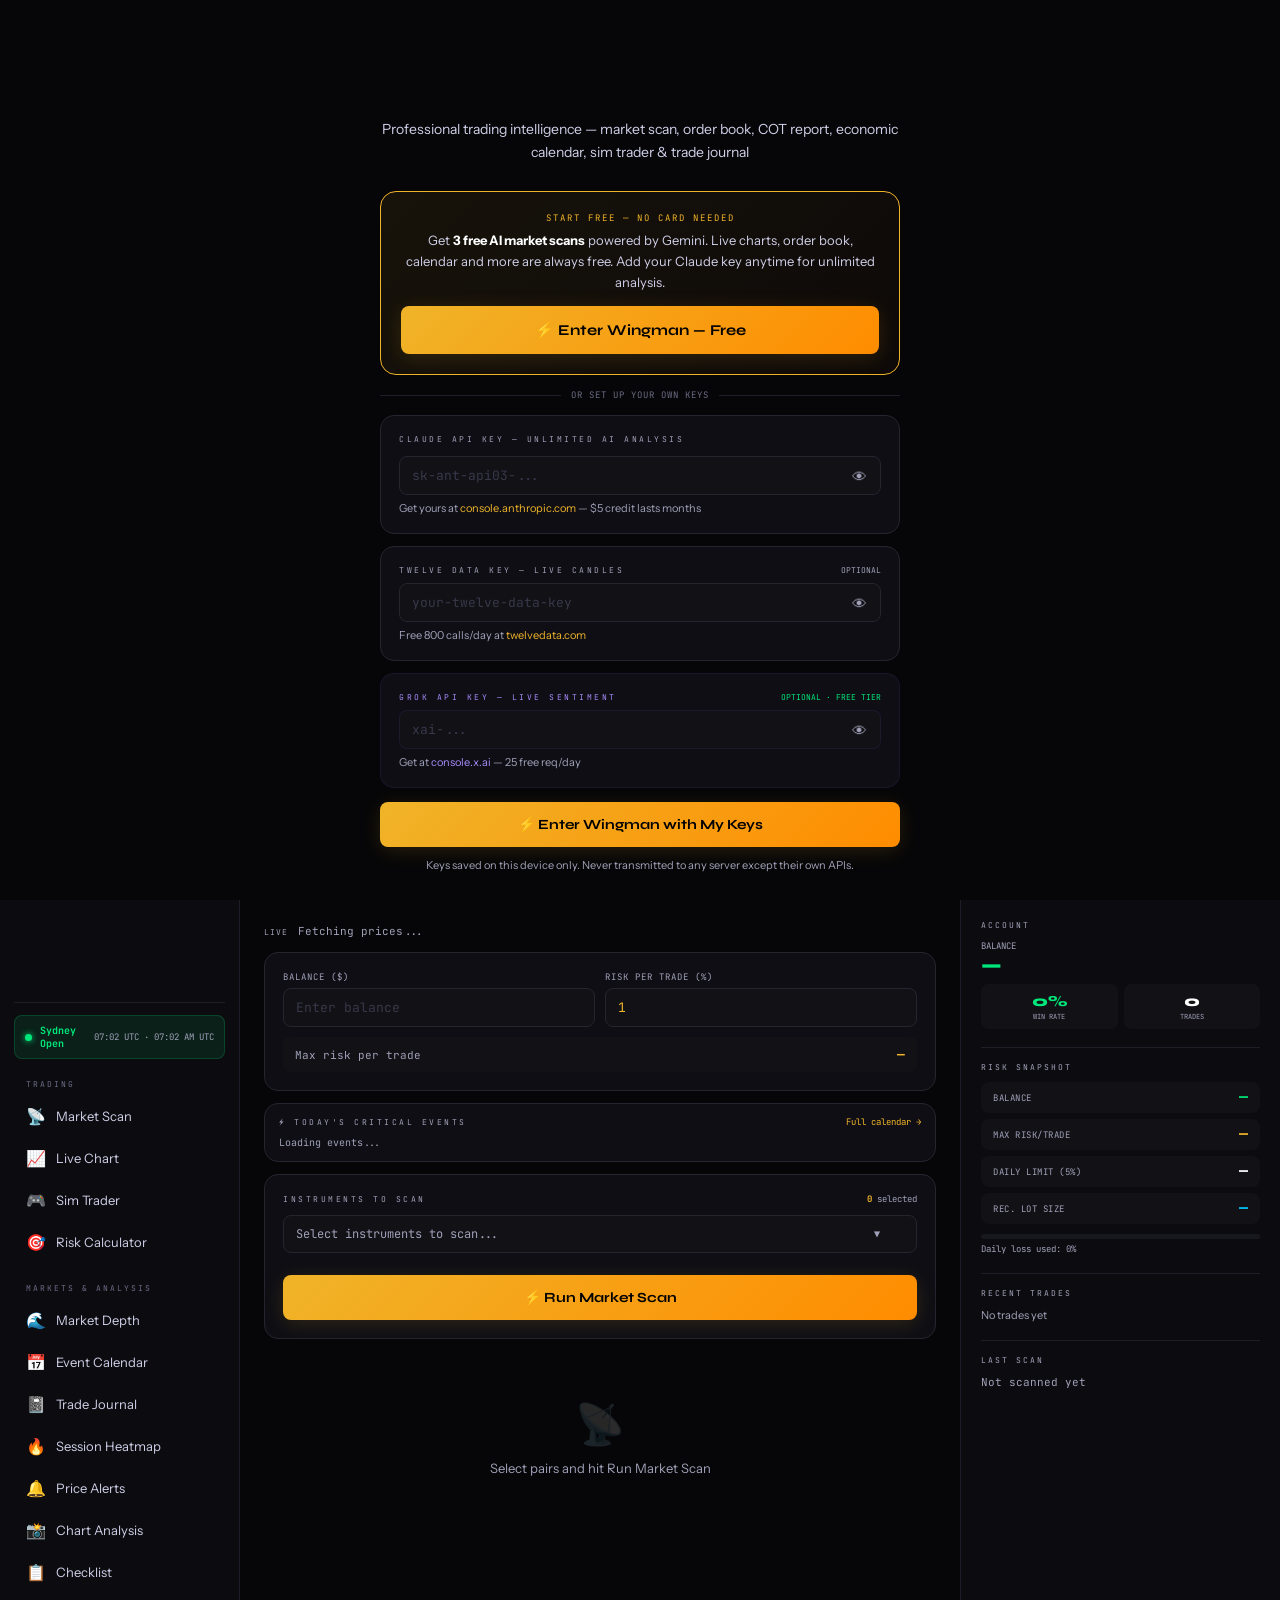
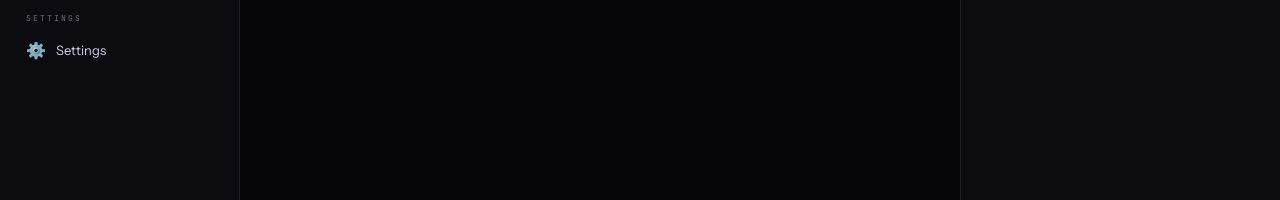
==== index.html @ 7eda62a9 "Add files via upload" ====
<!DOCTYPE html>
<html lang="en">
<head>
<meta charset="UTF-8">
<meta name="viewport" content="width=device-width, initial-scale=1.0">
<meta name="mobile-web-app-capable" content="yes">
<meta name="apple-mobile-web-app-capable" content="yes">
<meta name="apple-mobile-web-app-status-bar-style" content="black-translucent">
<meta name="apple-mobile-web-app-title" content="Wingman">
<title>Wingman · Trade Analyst</title>
<link rel="icon" type="image/svg+xml" href="[data-uri]">
<link rel="shortcut icon" href="[data-uri]">
<style>
  :root {
    --logo-img: url("[data-uri]");
  }
  .wm-logo {
    background: var(--logo-img) center/contain no-repeat;
    display: inline-block;
  }
</style>
<link rel="preconnect" href="https://fonts.googleapis.com" crossorigin>
<link rel="preconnect" href="https://fonts.gstatic.com" crossorigin>
<link href="https://fonts.googleapis.com/css2?family=Syne:wght@400;600;700;800&family=JetBrains+Mono:wght@400;500;700&family=Instrument+Sans:ital,wght@0,400;0,500;0,600;1,400&family=Inter:wght@400;500;600&display=swap" rel="stylesheet">
<style>
  html { font-synthesis:none; text-rendering:optimizeLegibility; -webkit-text-size-adjust:100%; }
</style>
<style>
/* ═══════════════════════════════════════════
   DESIGN TOKENS
═══════════════════════════════════════════ */
:root {
  --gold: #F0B429; --gold-dim: #F0B42922; --gold-glow: #F0B42912;
  --green: #00E87A; --green-dim: #00E87A18;
  --red: #FF3D5A; --red-dim: #FF3D5A18;
  --blue: #00C8FF; --blue-dim: #00C8FF18;
  --purple: #A855F7; --purple-dim: #A855F718;
  --bg: #060608; --bg1: #0C0C10; --bg2: #111116; --bg3: #17171E; --bg4: #1C1C25;
  --border: #1E1E28; --border2: #252530; --border3: #2E2E3C;
  --text: #FFFFFF; --text2: #CFCFE8; --text3: #A0A0B8; --text4: #6B6B85;
  --font-display: 'Syne', sans-serif;
  --font-body: 'Instrument Sans', 'Inter', -apple-system, BlinkMacSystemFont, 'Segoe UI', Roboto, sans-serif;
  --font-mono: 'JetBrains Mono', monospace;
  --r: 14px; --r-sm: 8px; --r-lg: 20px;
  --shadow: 0 4px 24px rgba(0,0,0,0.4);
  --shadow-gold: 0 4px 20px #F0B42925;
}

/* ═══════════════════════════════════════════
   RESET & BASE
═══════════════════════════════════════════ */
*, *::before, *::after { margin:0; padding:0; box-sizing:border-box; -webkit-tap-highlight-color:transparent; }
html { background:#060608; height:100%; }
body {
  background:#060608; color:var(--text);
  font-family:'Instrument Sans', 'Inter', -apple-system, BlinkMacSystemFont, 'Segoe UI', Roboto, sans-serif;
  font-size:14px; font-weight:400;
  -webkit-font-smoothing:antialiased; min-height:100vh;
  overflow-x:hidden;
}
input, select, button { font-family:inherit; }
a { color:var(--gold); text-decoration:none; }
::-webkit-scrollbar { width:4px; height:4px; }
::-webkit-scrollbar-track { background:var(--bg1); }
::-webkit-scrollbar-thumb { background:var(--border3); border-radius:2px; }

/* ═══════════════════════════════════════════
   SETUP / ONBOARDING SCREEN
═══════════════════════════════════════════ */
#setup-screen {
  min-height:100vh; display:flex; align-items:center; justify-content:center;
  padding:24px; background:#060608;
}
.setup-wrap { width:100%; max-width:480px; }
.setup-hero { text-align:center; margin-bottom:28px; }
.setup-icon {
  width:72px; height:72px; border-radius:20px; margin:0 auto 16px;
  background:linear-gradient(135deg,#F0B429,#FF6B00);
  display:flex; align-items:center; justify-content:center;
  font-size:34px; box-shadow:0 8px 32px #F0B42930;
}
.setup-title { font-family:var(--font-display); font-size:32px; font-weight:800; letter-spacing:-1px; margin-bottom:6px; }
.setup-sub { color:var(--text2); font-size:14px; line-height:1.6; }

/* ═══════════════════════════════════════════
   CARDS & LAYOUT PRIMITIVES
═══════════════════════════════════════════ */
.card {
  background:#0E0E14; border:1px solid #252530;
  border-radius:var(--r); padding:18px;
  margin-bottom:12px;
}
.card-label {
  font-family:var(--font-mono); font-size:8px; color:var(--text3);
  letter-spacing:2.5px; text-transform:uppercase; margin-bottom:12px;
}
.divider { height:1px; background:var(--border); margin:14px 0; }

/* ═══════════════════════════════════════════
   INPUTS & CONTROLS
═══════════════════════════════════════════ */
.input {
  width:100%; background:#111116; border:1px solid #252530;
  border-radius:var(--r-sm); padding:10px 12px;
  color:#E8E8F0; font-family:var(--font-mono); font-size:13px;
  outline:none; transition:border-color 0.2s;
}
.input:focus { border-color:#F0B429; }
.input::placeholder { color:#38384A; }
select.input { background:#111116; color:#E8E8F0; -webkit-appearance:none; }
select.input option { background:#111116; color:#E8E8F0; }
.input-label { font-family:var(--font-mono); font-size:9px; color:var(--text3); letter-spacing:1px; display:block; margin-bottom:5px; }

.btn {
  padding:11px 18px; border-radius:var(--r-sm); font-weight:600;
  font-size:13px; cursor:pointer; transition:all 0.15s; border:none;
  display:inline-flex; align-items:center; justify-content:center; gap:6px;
}
.btn:active { transform:scale(0.97); }
.btn-primary {
  background:linear-gradient(135deg,#F0B429,#FF8C00); color:#000;
  font-family:var(--font-display); font-size:14px; font-weight:700;
  box-shadow:var(--shadow-gold); width:100%; padding:14px;
}
.btn-primary:disabled { background:var(--bg3); color:var(--text3); box-shadow:none; cursor:not-allowed; transform:none; }
.btn-ghost { background:transparent; border:1px solid var(--border2); color:var(--text2); }
.btn-ghost:hover { border-color:var(--border3); color:var(--text); }
.btn-danger { background:transparent; border:1px solid var(--red-dim); color:var(--red); }

/* Chip/tag */
.chip {
  padding:6px 12px; border-radius:7px; background:var(--bg2);
  border:1px solid var(--border2); color:var(--text3);
  font-family:var(--font-mono); font-size:11px; cursor:pointer;
  transition:all 0.15s; user-select:none;
}
.chip.active { background:var(--gold-dim); border-color:var(--gold); color:var(--gold); font-weight:700; }

/* Badge */
.badge {
  font-family:var(--font-mono); font-size:8px; letter-spacing:1px;
  padding:2px 7px; border-radius:4px; font-weight:700;
}
.badge-high { background:var(--red-dim); color:var(--red); }
.badge-medium { background:var(--gold-dim); color:var(--gold); }
.badge-low { background:var(--bg3); color:var(--text3); }
.badge-buy { background:var(--green-dim); color:var(--green); }
.badge-sell { background:var(--red-dim); color:var(--red); }

/* ═══════════════════════════════════════════
   ANIMATIONS
═══════════════════════════════════════════ */
@keyframes spin { to { transform:rotate(360deg); } }
@keyframes fadeUp { from { opacity:0; transform:translateY(10px); } to { opacity:1; transform:translateY(0); } }
@keyframes pulse { 0%,100% { opacity:1; } 50% { opacity:0.4; } }
@keyframes shimmer { 0% { background-position:-200% 0; } 100% { background-position:200% 0; } }
.fade-up { animation:fadeUp 0.35s ease forwards; }
.pulse { animation:pulse 1.5s ease-in-out infinite; }
.spinner {
  width:16px; height:16px; border:2px solid transparent;
  border-top-color:currentColor; border-radius:50%;
  animation:spin 0.7s linear infinite; flex-shrink:0;
}

/* ═══════════════════════════════════════════
   TOAST
═══════════════════════════════════════════ */
#toast {
  position:fixed; bottom:80px; left:50%; z-index:9999;
  transform:translateX(-50%) translateY(16px);
  background:var(--bg3); border:1px solid var(--border3);
  border-radius:24px; padding:9px 18px;
  font-size:13px; color:var(--text); white-space:nowrap;
  opacity:0; transition:all 0.25s; pointer-events:none;
}
#toast.show { opacity:1; transform:translateX(-50%) translateY(0); }
@media(min-width:768px) { #toast { bottom:24px; } }

/* ═══════════════════════════════════════════
   MAIN APP LAYOUT
═══════════════════════════════════════════ */
#app { display:none; min-height:100vh; background:#060608; }
#app.visible { display:flex; } /* fallback — overridden by media queries below */

/* ─── MOBILE (< 768px) ─── */
@media(max-width:767px) {
  #app { display:flex !important; flex-direction:column; height:100vh; overflow:hidden; }
  .sidebar { display:none; }
  .desktop-topbar { display:none; }
  .mobile-topbar {
    padding:48px 16px 12px; background:var(--bg);
    border-bottom:1px solid var(--border); flex-shrink:0;
    display:flex; align-items:center; justify-content:space-between;
  }
  .mobile-nav {
    display:flex; background:var(--bg1); border-top:1px solid var(--border);
    flex-shrink:0; padding-bottom:env(safe-area-inset-bottom,0);
  }
  .mobile-nav-item {
    flex:1; display:flex; flex-direction:column; align-items:center;
    justify-content:center; padding:9px 0; gap:3px; cursor:pointer;
    background:none; border:none; color:var(--text3);
    font-family:var(--font-mono); font-size:8px; letter-spacing:0.5px;
    transition:color 0.15s;
  }
  .mobile-nav-item.active { color:var(--gold); }
  .mobile-nav-icon { font-size:18px; }
  .main-content { flex:1; overflow-y:auto; overflow-x:hidden; -webkit-overflow-scrolling:touch; }
  .main-content::-webkit-scrollbar { display:none; }
  .tab-panel { display:none; padding:14px 14px 80px; }
  .tab-panel.active { display:block; }
  .desktop-only { display:none !important; }
}

/* ─── TABLET (768px–1199px) ─── */
@media(min-width:768px) and (max-width:1199px) {
  #app { display:grid !important; grid-template-columns:200px 1fr; grid-template-rows:1fr; height:100vh; overflow:hidden; }
  .mobile-topbar { display:none; }
  .mobile-nav { display:none; }
  .desktop-topbar { display:none !important; }
  .sidebar {
    background:#0C0C10; border-right:1px solid #1E1E28;
    display:flex; flex-direction:column;
    padding:20px 12px; overflow-y:auto; gap:4px;
  }
  .sidebar::-webkit-scrollbar { display:none; }
  .main-content { overflow-y:auto; overflow-x:hidden; padding:20px; }
  .main-content::-webkit-scrollbar { width:4px; }
  .tab-panel { display:none; }
  .tab-panel.active { display:block; }
  .tablet-grid { display:grid; grid-template-columns:1fr 1fr; gap:16px; }
  .tablet-grid-3 { display:grid; grid-template-columns:1fr 1fr 1fr; gap:12px; }
}

/* ─── DESKTOP (1200px+) ─── */
@media(min-width:1200px) {
  #app { display:grid !important; grid-template-columns:240px 1fr 320px; grid-template-rows:1fr; height:100vh; overflow:hidden; }
  #app.chart-mode { grid-template-columns:240px 1fr 0px; }
  .mobile-topbar { display:none; }
  .mobile-nav { display:none; }
  .desktop-topbar { display:none !important; }
  .sidebar {
    background:#0C0C10; border-right:1px solid #1E1E28;
    display:flex; flex-direction:column;
    padding:20px 14px; gap:4px; overflow-y:auto;
  }
  .main-content { overflow-y:auto; overflow-x:hidden; padding:24px; }
  .right-panel {
    background:var(--bg1); border-left:1px solid var(--border);
    overflow-y:auto; padding:20px;
  }
  .tab-panel { display:none; }
  .tab-panel.active { display:block; }
  .desktop-grid { display:grid; grid-template-columns:1fr 1fr; gap:18px; }
  .desktop-grid-3 { display:grid; grid-template-columns:1fr 1fr 1fr; gap:14px; }
}

/* ─── SIDEBAR ITEMS ─── */
.sidebar-brand {
  display:flex; align-items:center; gap:10px;
  padding:8px 8px 16px; margin-bottom:8px;
  border-bottom:1px solid var(--border);
}
.sidebar-brand-icon {
  width:34px; height:34px; border-radius:10px; flex-shrink:0;
  background:linear-gradient(135deg,#F0B429,#FF6B00);
  display:flex; align-items:center; justify-content:center;
  font-size:17px; box-shadow:0 4px 12px #F0B42930;
}
.sidebar-brand-name { font-family:var(--font-display); font-size:17px; font-weight:800; letter-spacing:-0.3px; }
.sidebar-brand-sub { font-family:var(--font-mono); font-size:7px; color:var(--text3); letter-spacing:2px; }

.nav-item {
  display:flex; align-items:center; gap:10px;
  padding:9px 12px; border-radius:var(--r-sm);
  color:var(--text2); cursor:pointer; transition:all 0.15s;
  background:none; border:none; width:100%; text-align:left;
  font-size:13px; font-family:var(--font-body);
}
.nav-item:hover { background:var(--bg2); color:var(--text); }
.nav-item.active { background:var(--gold-dim); color:var(--gold); font-weight:600; }
.nav-item-icon { font-size:16px; flex-shrink:0; }
.nav-section-label {
  font-family:var(--font-mono); font-size:8px; color:var(--text4);
  letter-spacing:2px; padding:12px 12px 4px; text-transform:uppercase;
}

/* ─── TOP BAR ─── */
.topbar-logo { display:flex; align-items:center; gap:10px; }
.topbar-logo-icon {
  width:30px; height:30px; border-radius:8px;
  background:linear-gradient(135deg,#F0B429,#FF6B00);
  display:flex; align-items:center; justify-content:center; font-size:15px;
}
.topbar-title { font-family:var(--font-display); font-size:16px; font-weight:800; }
.topbar-right { display:flex; align-items:center; gap:16px; }
.market-clock {
  font-family:var(--font-mono); font-size:11px; color:var(--text2);
  display:flex; align-items:center; gap:8px;
}
.session-dot { width:7px; height:7px; border-radius:50%; flex-shrink:0; }
.session-open { background:var(--green); box-shadow:0 0 6px var(--green); animation:pulse 2s infinite; }
.session-closed { background:var(--text3); }

/* ─── PRICE TICKER ─── */
.price-ticker {
  display:flex; gap:12px; overflow-x:auto; padding-bottom:2px;
  -webkit-overflow-scrolling:touch; scrollbar-width:none;
}
.price-ticker::-webkit-scrollbar { display:none; }
.price-tile {
  background:var(--bg2); border:1px solid var(--border2);
  border-radius:10px; padding:10px 14px; flex-shrink:0;
  min-width:110px; cursor:default;
  transition:border-color 0.2s;
}
.price-tile:hover { border-color:var(--border3); }
.price-tile-pair { font-family:var(--font-mono); font-size:8px; color:var(--text3); letter-spacing:1.5px; margin-bottom:4px; }
.price-tile-val { font-family:var(--font-mono); font-size:15px; font-weight:700; color:var(--text); }
.price-tile-change { font-family:var(--font-mono); font-size:9px; margin-top:3px; }
.up { color:var(--green); }
.down { color:var(--red); }

/* ─── STAT BOXES ─── */
.stat-box {
  background:#111116; border:1px solid #1E1E28;
  border-radius:var(--r-sm); padding:14px;
}
.stat-box-val { font-family:var(--font-display); font-size:24px; font-weight:800; line-height:1; }
.stat-box-label { font-family:var(--font-mono); font-size:8px; color:var(--text3); letter-spacing:1.5px; margin-top:4px; }

/* ─── TREND CELLS ─── */
.trend-row { display:flex; gap:8px; }
.trend-cell {
  flex:1; background:var(--bg2); border-radius:var(--r-sm);
  padding:8px; text-align:center; border:1px solid var(--border);
}
.trend-tf { font-family:var(--font-mono); font-size:7px; color:var(--text3); letter-spacing:1px; margin-bottom:3px; }
.trend-val { font-family:var(--font-display); font-size:11px; font-weight:700; }

/* ─── SETUP CARD ─── */
.setup-card {
  border-radius:var(--r); border:1px solid; padding:18px;
  margin-bottom:12px;
}
.setup-header { display:flex; justify-content:space-between; align-items:center; margin-bottom:14px; }
.setup-dir {
  font-family:var(--font-display); font-size:15px; font-weight:800;
  padding:4px 14px; border-radius:7px; letter-spacing:0.5px;
}
.setup-grid { display:grid; grid-template-columns:repeat(3,1fr); gap:6px; margin-bottom:10px; }
.setup-cell { background:var(--bg2); border-radius:7px; padding:8px 10px; }
.setup-cell-label { font-family:var(--font-mono); font-size:7px; color:var(--text3); letter-spacing:1px; margin-bottom:2px; }
.setup-cell-val { font-family:var(--font-mono); font-size:13px; font-weight:700; }

/* Plain English box */
.plain-english {
  background:var(--bg2); border-radius:var(--r-sm);
  padding:14px; margin-bottom:10px;
  border-left:3px solid var(--gold);
}
.plain-english-label {
  font-family:var(--font-mono); font-size:7px; color:var(--gold);
  letter-spacing:2px; margin-bottom:7px;
}
.plain-english-text { font-size:13px; color:var(--text); line-height:1.65; }

/* Visual trade diagram */
.trade-diagram {
  background:var(--bg2); border-radius:var(--r-sm);
  padding:12px 14px; margin-bottom:10px;
  display:flex; align-items:center; gap:0; overflow:hidden;
}
.diagram-label { font-family:var(--font-mono); font-size:8px; color:var(--text3); letter-spacing:1px; margin-bottom:6px; }
.diagram-bar-wrap { flex:1; }
.diagram-bar { height:28px; border-radius:4px; position:relative; display:flex; align-items:center; }
.diagram-price-label {
  font-family:var(--font-mono); font-size:10px; font-weight:700;
  white-space:nowrap; padding:0 8px;
}

/* Copy button */
.copy-btn {
  background:var(--bg3); border:1px solid var(--border2);
  border-radius:6px; padding:5px 10px;
  font-family:var(--font-mono); font-size:9px; color:var(--text2);
  cursor:pointer; transition:all 0.15s; white-space:nowrap;
}
.copy-btn:hover { border-color:var(--gold); color:var(--gold); }

/* ─── NEWS ITEMS ─── */
.news-item {
  background:var(--bg2); border-radius:var(--r-sm);
  padding:10px 12px; margin-bottom:8px; border-left:3px solid;
}

/* ─── JOURNAL ENTRIES ─── */
.journal-entry {
  background:var(--bg2); border-radius:var(--r-sm);
  padding:12px 14px; margin-bottom:8px;
  border:1px solid var(--border);
}
.journal-entry.win { border-left:3px solid var(--green); }
.journal-entry.loss { border-left:3px solid var(--red); }
.journal-entry.be { border-left:3px solid var(--gold); }

/* ─── VERDICT BANNER ─── */
.verdict { border-radius:var(--r-sm); padding:14px 16px; border:1px solid; margin-bottom:12px; }

/* ─── CALC DISPLAY ─── */
.calc-big {
  background:var(--bg2); border:1px solid var(--border2);
  border-radius:var(--r-sm); padding:16px; text-align:center; margin-bottom:12px;
}
.calc-big-val { font-family:var(--font-display); font-size:36px; font-weight:800; color:var(--gold); }
.calc-big-label { font-family:var(--font-mono); font-size:9px; color:var(--text3); letter-spacing:2px; margin-top:4px; }

/* ─── CHECKLIST ─── */
.check-item {
  display:flex; align-items:center; gap:12px;
  padding:10px 0; border-bottom:1px solid var(--border); cursor:pointer;
}
.check-item:last-child { border-bottom:none; }
.check-circle {
  width:22px; height:22px; border-radius:50%; border:2px solid var(--border2);
  flex-shrink:0; display:flex; align-items:center; justify-content:center;
  transition:all 0.2s; font-size:11px; font-weight:700; color:#000;
}
.check-circle.checked { background:var(--green); border-color:var(--green); }

/* ─── EMPTY STATE ─── */
.empty { text-align:center; padding:48px 20px; }
.empty-icon { font-size:40px; opacity:0.15; margin-bottom:12px; }
.empty-text { color:var(--text3); font-size:13px; }

/* ─── STEP ITEMS (setup screen) ─── */
.step { display:flex; gap:12px; align-items:flex-start; margin-bottom:14px; }
.step-num {
  width:24px; height:24px; border-radius:50%; flex-shrink:0; margin-top:1px;
  background:var(--gold-dim); border:1px solid var(--gold);
  display:flex; align-items:center; justify-content:center;
  font-family:var(--font-mono); font-size:10px; color:var(--gold);
}
.step-text { font-size:13px; color:var(--text2); line-height:1.55; }
.step-text strong { color:var(--text); }

/* ─── DAILY LIMIT BAR ─── */
.limit-bar-wrap { height:8px; background:var(--bg3); border-radius:4px; overflow:hidden; margin-top:10px; }
.limit-bar-fill { height:100%; border-radius:4px; transition:width 0.3s, background 0.3s; }

/* ─── SCROLLBAR FOR RIGHT PANEL ─── */
.right-panel { scrollbar-width:thin; scrollbar-color:var(--border3) transparent; }

/* ─── KEY INPUT VISIBILITY TOGGLE ─── */
.key-wrap { position:relative; }
.key-eye { position:absolute; right:10px; top:50%; transform:translateY(-50%); background:none; border:none; color:var(--text3); cursor:pointer; font-size:15px; padding:4px; }

/* ─── TIMEFRAME BUTTONS ─── */
.tf-btn {
  font-family:var(--font-mono); font-size:9px; padding:3px 8px;
  border-radius:5px; cursor:pointer; border:1px solid #252530;
  background:#17171E; color:#505060; transition:all 0.15s;
}
.tf-btn:active { opacity:0.7; }
.tf-btn.active-tf { border-color:#F0B429 !important; background:#F0B42922 !important; color:#F0B429 !important; }

/* ─── PRICE CHANGE INDICATORS ─── */
.price-tile { transition:border-color 0.4s; }
.price-tile.flash-up { border-color:#00E87A !important; }
.price-tile.flash-down { border-color:#FF3D5A !important; }
.price-up { color:#00E87A !important; }
.price-down { color:#FF3D5A !important; }

/* ─── INSTRUMENT SELECTOR ─── */
.inst-dropdown-wrap { position:relative; }
.inst-trigger {
  width:100%; background:#111116; border:1px solid #252530;
  border-radius:var(--r-sm); padding:10px 36px 10px 12px;
  color:var(--text); font-family:var(--font-mono); font-size:12px;
  cursor:pointer; text-align:left; display:flex; align-items:center;
  justify-content:space-between; transition:border-color 0.2s; gap:8px;
}
.inst-trigger:hover { border-color:var(--gold); }
.inst-trigger-label { flex:1; display:flex; align-items:center; gap:8px; flex-wrap:wrap; }
.inst-trigger-arrow { color:var(--text3); font-size:10px; flex-shrink:0; }
.inst-panel {
  display:none; position:absolute; top:calc(100% + 4px); left:0; right:0;
  background:#0E0E14; border:1px solid #252530;
  border-radius:var(--r); z-index:200; max-height:420px;
  overflow-y:auto; box-shadow:0 8px 32px rgba(0,0,0,0.6);
}
.inst-panel.open { display:block; }
.inst-search {
  position:sticky; top:0; background:#0E0E14; padding:10px;
  border-bottom:1px solid var(--border);
}
.inst-search input {
  width:100%; background:#060608; border:1px solid var(--border2);
  border-radius:6px; padding:7px 10px; color:var(--text);
  font-family:var(--font-mono); font-size:11px; outline:none;
}
.inst-search input:focus { border-color:var(--gold); }
.inst-group-label {
  font-family:var(--font-mono); font-size:8px; color:var(--text4);
  letter-spacing:2px; padding:10px 12px 4px; text-transform:uppercase;
  background:#0E0E14; position:sticky; top:42px;
}
.inst-row {
  display:flex; align-items:center; gap:10px; padding:8px 12px;
  cursor:pointer; transition:background 0.1s; border-bottom:1px solid var(--border);
}
.inst-row:hover { background:var(--bg2); }
.inst-row.selected { background:var(--gold-dim); }
.inst-check {
  width:16px; height:16px; border-radius:4px; border:1.5px solid var(--border2);
  flex-shrink:0; display:flex; align-items:center; justify-content:center;
  font-size:9px; font-weight:700; color:#000; transition:all 0.15s;
}
.inst-row.selected .inst-check { background:var(--gold); border-color:var(--gold); }
.inst-sym { font-family:var(--font-mono); font-size:11px; font-weight:700; color:var(--text); min-width:80px; }
.inst-name { font-size:11px; color:var(--text3); flex:1; }
.inst-corr { font-family:var(--font-mono); font-size:9px; color:var(--text4); }
.inst-selected-chips { display:flex; flex-wrap:wrap; gap:5px; margin-top:8px; min-height:0; }
.inst-sel-chip {
  background:var(--gold-dim); border:1px solid var(--gold);
  border-radius:6px; padding:3px 8px;
  font-family:var(--font-mono); font-size:10px; color:var(--gold);
  display:flex; align-items:center; gap:5px; cursor:pointer;
}
.inst-sel-chip-x { color:var(--text3); font-size:10px; line-height:1; }
.inst-sel-chip-x:hover { color:var(--red); }
.inst-footer {
  position:sticky; bottom:0; background:#0E0E14;
  border-top:1px solid var(--border); padding:10px 12px;
  display:flex; justify-content:space-between; align-items:center;
  font-family:var(--font-mono); font-size:10px; color:var(--text3);
}
.inst-footer-count { color:var(--gold); font-weight:700; }
.inst-clear-btn {
  background:none; border:1px solid var(--border2); border-radius:5px;
  padding:3px 10px; color:var(--text3); font-family:var(--font-mono);
  font-size:9px; cursor:pointer; transition:all 0.15s;
}
.inst-clear-btn:hover { border-color:var(--red); color:var(--red); }

/* ─── CHART PAGE PAIR SELECTOR (searchable dropdown) ─── */
.chart-inst-wrap { position:relative; flex:1; min-width:200px; }
.chart-inst-trigger {
  background:#111116; border:1px solid #252530; border-radius:6px;
  padding:6px 30px 6px 10px; color:var(--text);
  font-family:var(--font-mono); font-size:11px; cursor:pointer;
  display:flex; align-items:center; gap:8px; transition:border-color 0.2s;
  white-space:nowrap; min-width:180px;
}
.chart-inst-trigger:hover { border-color:var(--gold); }
.chart-inst-badge {
  background:var(--gold-dim); border:1px solid var(--gold);
  border-radius:4px; padding:1px 6px;
  font-family:var(--font-mono); font-size:9px; color:var(--gold); font-weight:700;
}
.chart-inst-panel {
  display:none; position:absolute; top:calc(100% + 4px); left:0;
  width:320px; background:#0E0E14; border:1px solid #252530;
  border-radius:var(--r); z-index:300; max-height:380px;
  overflow-y:auto; box-shadow:0 8px 32px rgba(0,0,0,0.7);
}
.chart-inst-panel.open { display:block; }
.corr-badge {
  font-family:var(--font-mono); font-size:8px; color:var(--blue);
  background:var(--blue-dim); border-radius:3px; padding:1px 5px;
}

/* ─── SESSION BADGE (sidebar) ─── */
.session-badge {
  display:flex; align-items:center; gap:8px;
  background:var(--green-dim); border:1px solid #00E87A30;
  border-radius:var(--r-sm); padding:8px 10px;
  margin-bottom:4px;
}
.session-badge-closed { background:var(--bg2); border-color:var(--border2); }
.session-badge-text { font-family:var(--font-mono); font-size:10px; color:var(--green); font-weight:700; flex:1; }
.session-badge-closed .session-badge-text { color:var(--text3); }
.session-badge-time { font-family:var(--font-mono); font-size:9px; color:var(--text3); }

/* ─── CHART PAGE LAYOUT ─── */
#tab-chart { padding:0 !important; display:none; height:100%; overflow:hidden; }
#tab-chart.active { display:flex; flex-direction:column; height:100%; }
.chart-page-header {
  display:flex; align-items:center; gap:12px;
  padding:12px 16px; background:var(--bg1);
  border-bottom:1px solid var(--border); flex-shrink:0; flex-wrap:wrap;
}
.chart-pair-btn {
  font-family:var(--font-mono); font-size:10px; padding:5px 10px;
  border-radius:6px; cursor:pointer; border:1px solid var(--border2);
  background:var(--bg2); color:var(--text3); transition:all 0.15s;
}
.chart-pair-btn.active { border-color:var(--gold); background:var(--gold-dim); color:var(--gold); font-weight:700; }
.chart-tf-btn {
  font-family:var(--font-mono); font-size:9px; padding:4px 9px;
  border-radius:5px; cursor:pointer; border:1px solid var(--border2);
  background:var(--bg3); color:var(--text3); transition:all 0.15s;
}
.chart-tf-btn.active { border-color:var(--gold); background:var(--gold-dim); color:var(--gold); }
.chart-frame-wrap { flex:1; position:relative; min-height:0; display:flex; flex-direction:column; overflow:hidden; }
.chart-frame-wrap iframe { width:100%; flex:1; border:none; display:block; background:#060608; }
.chart-side-panel {
  display:none;
  width:280px; flex-shrink:0;
  background:var(--bg1); border-left:1px solid var(--border);
  overflow-y:auto; padding:14px;
  flex-direction:column; gap:10px;
}
.chart-info-row { display:flex; justify-content:space-between; align-items:center; padding:5px 0; border-bottom:1px solid var(--border); }
.chart-info-label { font-family:var(--font-mono); font-size:9px; color:var(--text3); letter-spacing:1px; }
.chart-info-val { font-family:var(--font-mono); font-size:12px; font-weight:700; color:var(--text); }
@media(min-width:1200px) {
  .chart-page-body { display:flex; flex:1; min-height:0; overflow:hidden; }
  .chart-side-panel { display:flex; }
  /* When chart tab active, remove main-content padding */
  .main-content:has(#tab-chart.active) { padding:0; overflow:hidden; }
}
@media(max-width:1199px) {
  .chart-page-body { display:flex; flex:1; flex-direction:column; min-height:0; }
  .chart-page-bottom-strip { display:block; background:var(--bg1); border-top:1px solid var(--border); padding:10px 14px; flex-shrink:0; }
  .main-content:has(#tab-chart.active) { padding:0; overflow:hidden; }
}
@media(max-width:767px) {
  #tab-chart.active { height:calc(100vh - 110px); }
  .chart-page-body { flex:1; min-height:0; }
}
.chart-page-bottom-strip { display:none; }

/* ─── RIGHT PANEL NEW SECTIONS ─── */
.rp-section { margin-bottom:18px; }
.rp-title { font-family:var(--font-mono); font-size:8px; color:var(--text3); letter-spacing:2px; text-transform:uppercase; margin-bottom:10px; }
.rp-stat-grid { display:grid; grid-template-columns:1fr; gap:6px; margin-bottom:10px; }
.rp-stat { background:var(--bg2); border-radius:var(--r-sm); padding:8px 12px; display:flex; justify-content:space-between; align-items:center; }
.rp-stat-val { font-family:var(--font-mono); font-size:15px; font-weight:700; line-height:1; }
.rp-stat-label { font-family:var(--font-mono); font-size:9px; color:var(--text3); letter-spacing:0.5px; }

/* ═══════════════════════════════════════════
   GROK SENTIMENT CARD
═══════════════════════════════════════════ */
.grok-card {
  background:linear-gradient(135deg,#1a0a2e,#0d0d1a);
  border:1px solid #7C3AED44; border-radius:var(--r);
  padding:16px; margin-top:12px;
}
.grok-header { display:flex; align-items:center; gap:10px; margin-bottom:12px; }
.grok-badge {
  font-family:var(--font-mono); font-size:8px; font-weight:700;
  letter-spacing:2px; padding:3px 8px; border-radius:4px;
  background:#7C3AED22; border:1px solid #7C3AED66; color:#A78BFA;
}
.grok-sentiment-bar {
  display:flex; gap:2px; height:6px; border-radius:3px;
  overflow:hidden; margin:8px 0;
}
.grok-bar-bull { background:var(--green); border-radius:3px 0 0 3px; }
.grok-bar-bear { background:var(--red); border-radius:0 3px 3px 0; }
.grok-theme-chip {
  display:inline-block; background:#7C3AED18; border:1px solid #7C3AED44;
  border-radius:5px; padding:2px 8px;
  font-family:var(--font-mono); font-size:9px; color:#C4B5FD;
  margin:2px;
}
.grok-spinner { color:#A78BFA; }

/* ═══════════════════════════════════════════
   SESSION HEATMAP
═══════════════════════════════════════════ */
.heatmap-cell {
  border-radius:5px; padding:8px 4px; text-align:center;
  font-family:var(--font-mono); font-size:10px; font-weight:700;
  cursor:default; transition:transform 0.1s;
}
.heatmap-cell:hover { transform:scale(1.05); }
.heat-0 { background:var(--bg3); color:var(--text4); }
.heat-pos-lo { background:#00E87A18; color:#00E87A99; }
.heat-pos-md { background:#00E87A33; color:#00E87ACC; }
.heat-pos-hi { background:#00E87A55; color:#00E87A; }
.heat-neg-lo { background:#FF3D5A18; color:#FF3D5A99; }
.heat-neg-md { background:#FF3D5A33; color:#FF3D5ACC; }
.heat-neg-hi { background:#FF3D5A55; color:#FF3D5A; }

/* ═══════════════════════════════════════════
   AI TRADE REVIEW
═══════════════════════════════════════════ */
.review-card {
  background:var(--bg2); border:1px solid var(--border2);
  border-radius:var(--r-sm); padding:14px; margin-top:10px;
}
.review-score {
  width:48px; height:48px; border-radius:50%;
  display:flex; align-items:center; justify-content:center;
  font-family:var(--font-display); font-size:18px; font-weight:800;
  flex-shrink:0;
}

/* ═══════════════════════════════════════════
   VOICE BRIEFING BUTTON
═══════════════════════════════════════════ */
.voice-btn {
  display:inline-flex; align-items:center; gap:6px;
  background:var(--bg2); border:1px solid var(--border2);
  border-radius:var(--r-sm); padding:8px 14px;
  font-family:var(--font-mono); font-size:10px; color:var(--text2);
  cursor:pointer; transition:all 0.15s;
}
.voice-btn:hover { border-color:var(--gold); color:var(--gold); }
.voice-btn.speaking { border-color:var(--green); color:var(--green); animation:pulse 1.5s infinite; }
.voice-btn.speaking .voice-icon::before { content:"⏹"; }
.voice-icon::before { content:"🔊"; font-size:13px; }

/* ═══════════════════════════════════════════
   SCREENSHOT ANALYSIS
═══════════════════════════════════════════ */
.screenshot-drop {
  border:2px dashed var(--border2); border-radius:var(--r);
  padding:28px; text-align:center; cursor:pointer;
  transition:all 0.2s; background:var(--bg2);
}
.screenshot-drop:hover, .screenshot-drop.drag-over {
  border-color:var(--gold); background:var(--gold-glow);
}
.screenshot-drop input[type=file] { display:none; }

/* ═══════════════════════════════════════════
   PRICE ALERTS
═══════════════════════════════════════════ */
.alert-row {
  display:flex; align-items:center; gap:8px;
  padding:8px 0; border-bottom:1px solid var(--border);
  font-family:var(--font-mono); font-size:11px;
}
.alert-active { color:var(--green); }
.alert-triggered { color:var(--gold); text-decoration:line-through; opacity:0.6; }
.alert-del { background:none; border:none; color:var(--text4); cursor:pointer; font-size:12px; margin-left:auto; }
.alert-del:hover { color:var(--red); }

/* ═══════════════════════════════════════════
   NEWS CALENDAR
═══════════════════════════════════════════ */
.news-cal-row {
  display:flex; gap:10px; padding:8px 10px;
  border-left:3px solid; border-radius:0 var(--r-sm) var(--r-sm) 0;
  background:var(--bg2); margin-bottom:6px; align-items:flex-start;
}
.news-cal-time { font-family:var(--font-mono); font-size:9px; color:var(--text3); min-width:52px; padding-top:2px; }
.news-cal-body { flex:1; }
.news-cal-event { font-size:12px; color:var(--text); margin-bottom:2px; }
.news-cal-country { font-family:var(--font-mono); font-size:8px; color:var(--text3); letter-spacing:1px; }
.impact-high { border-color:var(--red); }
.impact-medium { border-color:var(--gold); }
.impact-low { border-color:var(--border2); }

/* ═══════════════════════════════════════════
   MARKET DEPTH TAB
═══════════════════════════════════════════ */
.depth-section-title {
  font-family:var(--font-display); font-size:16px; font-weight:800;
  margin-bottom:4px; display:flex; align-items:center; gap:10px;
}
.depth-live-dot {
  width:7px; height:7px; border-radius:50%; background:var(--green);
  box-shadow:0 0 6px var(--green); animation:pulse 2s infinite; flex-shrink:0;
}
.depth-stale-dot { background:var(--text3); box-shadow:none; animation:none; }

/* Retail sentiment gauge */
.sentiment-gauge-wrap { margin:12px 0; }
.sentiment-bar-track {
  height:20px; border-radius:10px; overflow:hidden;
  display:flex; position:relative;
}
.sentiment-bar-long { background:linear-gradient(90deg,#00E87A88,#00E87A); border-radius:10px 0 0 10px; display:flex; align-items:center; padding:0 8px; }
.sentiment-bar-short { background:linear-gradient(90deg,#FF3D5A,#FF3D5A88); border-radius:0 10px 10px 0; display:flex; align-items:center; justify-content:flex-end; padding:0 8px; }
.sentiment-bar-label { font-family:var(--font-mono); font-size:9px; font-weight:700; color:#000; white-space:nowrap; }
.contrarian-badge {
  display:inline-flex; align-items:center; gap:5px;
  font-family:var(--font-mono); font-size:9px; font-weight:700;
  padding:3px 10px; border-radius:5px; margin-top:6px;
}
.contrarian-buy  { background:var(--green-dim); color:var(--green); border:1px solid #00E87A33; }
.contrarian-sell { background:var(--red-dim);   color:var(--red);   border:1px solid #FF3D5A33; }
.contrarian-neutral { background:var(--bg3); color:var(--text3); border:1px solid var(--border2); }

/* Order book heatmap */
.ob-wrap { display:grid; grid-template-columns:1fr 1fr; gap:8px; }
.ob-side { border-radius:var(--r-sm); overflow:hidden; }
.ob-row {
  display:flex; justify-content:space-between; align-items:center;
  padding:3px 10px; font-family:var(--font-mono); font-size:10px;
  position:relative; transition:background 0.2s;
}
.ob-row-fill {
  position:absolute; top:0; left:0; height:100%;
  opacity:0.15; border-radius:2px; transition:width 0.3s;
}
.ob-bid .ob-row-fill { background:var(--green); }
.ob-ask .ob-row-fill { background:var(--red); }
.ob-price { font-weight:700; position:relative; z-index:1; }
.ob-price-bid { color:var(--green); }
.ob-price-ask { color:var(--red); }
.ob-qty { color:var(--text3); position:relative; z-index:1; font-size:9px; }
.ob-mid {
  text-align:center; padding:6px; background:var(--bg2);
  font-family:var(--font-mono); font-size:12px; font-weight:700;
  border-top:1px solid var(--border); border-bottom:1px solid var(--border);
  grid-column:1/-1;
}
.ob-spread { font-size:9px; color:var(--text3); margin-left:6px; font-weight:400; }

/* COT chart bars */
.cot-row {
  display:grid; grid-template-columns:90px 1fr 50px;
  gap:8px; align-items:center; padding:5px 0;
  border-bottom:1px solid var(--border);
}
.cot-label { font-family:var(--font-mono); font-size:9px; color:var(--text3); letter-spacing:0.5px; }
.cot-bar-wrap { height:12px; background:var(--bg3); border-radius:6px; overflow:hidden; position:relative; }
.cot-bar-net-long  { height:100%; background:var(--green); border-radius:6px; }
.cot-bar-net-short { height:100%; background:var(--red);   border-radius:6px; }
.cot-value { font-family:var(--font-mono); font-size:10px; font-weight:700; text-align:right; }

/* Options flow table */
.options-table { width:100%; border-collapse:collapse; font-family:var(--font-mono); font-size:11px; }
.options-table th { font-size:8px; color:var(--text3); letter-spacing:1.5px; padding:6px 8px; text-align:left; border-bottom:1px solid var(--border2); }
.options-table td { padding:7px 8px; border-bottom:1px solid var(--border); color:var(--text2); }
.options-table tr:last-child td { border-bottom:none; }
.pcr-bullish { color:var(--green); font-weight:700; }
.pcr-bearish { color:var(--red);   font-weight:700; }
.pcr-neutral { color:var(--gold);  font-weight:700; }

/* Depth tab pair selector */
.depth-pair-row { display:flex; gap:6px; flex-wrap:wrap; margin-bottom:14px; }
.depth-pair-btn {
  font-family:var(--font-mono); font-size:10px; padding:5px 10px;
  border-radius:6px; cursor:pointer; border:1px solid var(--border2);
  background:var(--bg2); color:var(--text3); transition:all 0.15s;
}
.depth-pair-btn.active { border-color:var(--gold); background:var(--gold-dim); color:var(--gold); font-weight:700; }

/* Refresh row */
.depth-refresh-row {
  display:flex; justify-content:space-between; align-items:center; margin-bottom:12px;
}
.depth-timestamp { font-family:var(--font-mono); font-size:9px; color:var(--text3); }

/* ═══════════════════════════════════════════
   CALENDAR PAGE
═══════════════════════════════════════════ */
.cal-grid {
  display:grid; grid-template-columns:repeat(7,1fr);
  gap:2px; margin-bottom:10px;
}
.cal-day-header {
  font-family:var(--font-mono); font-size:7px; color:var(--text4);
  letter-spacing:0.5px; text-align:center; padding:2px 0;
}
.cal-day {
  border-radius:6px; display:flex; flex-direction:column;
  align-items:center; justify-content:flex-start; padding:3px 2px;
  cursor:pointer; transition:all 0.15s; background:var(--bg2);
  border:1px solid transparent; min-height:32px; position:relative;
}
.cal-day:hover { background:var(--bg3); border-color:var(--border2); }
.cal-day.today { border-color:var(--gold); background:var(--gold-glow); }
.cal-day.selected { border-color:var(--gold); background:var(--gold-dim); }
.cal-day.other-month { opacity:0.25; cursor:default; }
.cal-day.has-high { border-color:var(--red) !important; }
.cal-day-num {
  font-family:var(--font-mono); font-size:9px; font-weight:700;
  color:var(--text2); line-height:1;
}
.cal-day.today .cal-day-num { color:var(--gold); }
.cal-day.selected .cal-day-num { color:var(--gold); }
.cal-dot-row { display:flex; gap:1px; margin-top:2px; flex-wrap:wrap; justify-content:center; }
.cal-dot {
  width:4px; height:4px; border-radius:50%; flex-shrink:0;
}
.cal-dot-high   { background:var(--red); }
.cal-dot-medium { background:var(--gold); }
.cal-dot-low    { background:var(--text4); }
.cal-dot-speech { background:var(--purple); }
.cal-nav {
  display:flex; justify-content:space-between; align-items:center;
  margin-bottom:8px;
}
.cal-nav-btn {
  background:var(--bg2); border:1px solid var(--border2); border-radius:5px;
  padding:4px 10px; color:var(--text2); font-family:var(--font-mono);
  font-size:10px; cursor:pointer; transition:all 0.15s;
}
.cal-nav-btn:hover { border-color:var(--gold); color:var(--gold); }
.cal-month-label { font-family:var(--font-display); font-size:14px; font-weight:800; }

/* Event list — compact single-line rows */
.cal-event-row {
  display:flex; gap:8px; padding:6px 10px; margin-bottom:3px;
  border-radius:var(--r-sm); border-left:3px solid; align-items:center;
  background:var(--bg2); cursor:pointer; transition:background 0.1s;
  min-height:0;
}
.cal-event-row:hover { background:var(--bg3); }
.cal-event-high   { border-color:var(--red); }
.cal-event-medium { border-color:var(--gold); }
.cal-event-low    { border-color:var(--border2); }
.cal-event-speech { border-color:var(--purple); }
.cal-event-time {
  font-family:var(--font-mono); font-size:9px; color:var(--text3);
  min-width:44px; flex-shrink:0; white-space:nowrap;
}
.cal-event-body { flex:1; min-width:0; display:flex; align-items:center; gap:6px; flex-wrap:nowrap; overflow:hidden; }
.cal-event-title { font-size:11px; color:var(--text); white-space:nowrap; overflow:hidden; text-overflow:ellipsis; flex:1; }
.cal-event-meta { display:flex; gap:5px; align-items:center; flex-shrink:0; }
.cal-event-country {
  font-family:var(--font-mono); font-size:8px; color:var(--text3); letter-spacing:1px;
}
.cal-event-actual { font-family:var(--font-mono); font-size:9px; font-weight:700; }
.cal-event-actual.beat { color:var(--green); }
.cal-event-actual.miss { color:var(--red); }
.cal-impact-badge {
  font-family:var(--font-mono); font-size:7px; font-weight:700;
  padding:1px 5px; border-radius:3px; letter-spacing:1px; flex-shrink:0;
}
.impact-badge-high   { background:var(--red-dim);    color:var(--red);    border:1px solid var(--red-dim); }
.impact-badge-medium { background:var(--gold-dim);   color:var(--gold);   border:1px solid var(--gold-dim); }
.impact-badge-low    { background:var(--bg3);         color:var(--text4);  border:1px solid var(--border); }
.impact-badge-speech { background:var(--purple-dim); color:var(--purple); border:1px solid #A855F733; }

/* Scan page compact widget */
.news-widget-row {
  display:flex; gap:8px; padding:8px 12px; background:var(--bg2);
  border-radius:var(--r-sm); border-left:3px solid; margin-bottom:5px;
  cursor:pointer; transition:background 0.1s; align-items:center;
}
.news-widget-row:hover { background:var(--bg3); }
.news-widget-time { font-family:var(--font-mono); font-size:9px; color:var(--text3); min-width:44px; flex-shrink:0; }
.news-widget-title { font-size:11px; color:var(--text2); flex:1; line-height:1.3; }
.news-widget-badge { font-family:var(--font-mono); font-size:7px; padding:1px 5px; border-radius:3px; flex-shrink:0; }


/* ─── SIM TRADER ─── */
#tab-simtrader { padding:0 !important; display:none; height:100%; overflow:hidden; }
#tab-simtrader.active { display:flex !important; flex-direction:column; height:100%; }
@media(max-width:767px) {
  #tab-simtrader.active { height:calc(100vh - 110px); }
  #sim-order-panel { width:100%; border-left:none; border-top:1px solid var(--border); max-height:50vh; }
  #sim-body { flex-direction:column; }
  #sim-chart-frame { min-height:240px; }
}
@media(min-width:768px) and (max-width:1099px) {
  #sim-order-panel { width:260px; }
}
.sim-tf-btn {
  font-family:var(--font-mono); font-size:9px; padding:4px 9px;
  border-radius:5px; cursor:pointer; border:1px solid var(--border2);
  background:var(--bg3); color:var(--text3); transition:all 0.15s;
}
.sim-tf-btn.active { border-color:var(--gold); background:var(--gold-dim); color:var(--gold); }
.sim-panel-tab { transition:color 0.15s, border-color 0.15s; }
.sim-panel-tab.active { color:var(--gold) !important; border-bottom-color:var(--gold) !important; }
.main-content:has(#tab-simtrader.active) { padding:0; overflow:hidden; }

.speaker-strip {
  background:linear-gradient(90deg,#1a0a2e,#0d0d1a);
  border:1px solid #A855F744; border-radius:var(--r-sm);
  padding:8px 12px; margin-bottom:8px;
  display:flex; align-items:center; gap:10px;
}
.speaker-strip-icon { font-size:16px; flex-shrink:0; }
.speaker-strip-text { font-size:11px; color:var(--text2); flex:1; line-height:1.4; }
.speaker-strip-time { font-family:var(--font-mono); font-size:9px; color:var(--purple); flex-shrink:0; }
</style>
</head>
<body>

<!-- ═══════════════════════════════════════════
     SETUP / ONBOARDING
═══════════════════════════════════════════ -->
<div id="setup-screen">
  <div class="setup-wrap" style="max-width:520px;">
    <div class="setup-hero">
      <div style="width:120px;height:80px;margin:0 auto 12px;background:url("[data-uri]") center/contain no-repeat;cursor:pointer;" onclick="navigate('scan',null)"></div>
      <div class="setup-sub">Professional trading intelligence — market scan, order book, COT report, economic calendar, sim trader & trade journal</div>
    </div>

    <!-- Free trial CTA -->
    <div style="background:linear-gradient(135deg,#F0B42912,#FF6B0008);border:1px solid var(--gold);border-radius:16px;padding:20px;margin-bottom:14px;text-align:center;">
      <div style="font-family:var(--font-mono);font-size:9px;color:var(--gold);letter-spacing:2px;margin-bottom:6px;">START FREE — NO CARD NEEDED</div>
      <div style="font-size:13px;color:var(--text2);line-height:1.6;margin-bottom:14px;">Get <strong style="color:var(--text);">3 free AI market scans</strong> powered by Gemini. Live charts, order book, calendar and more are always free. Add your Claude key anytime for unlimited analysis.</div>
      <button class="btn btn-primary" onclick="enterFree()" style="margin-bottom:0;font-size:15px;padding:15px 24px;">
        ⚡ Enter Wingman — Free
      </button>
    </div>

    <!-- Divider -->
    <div style="display:flex;align-items:center;gap:10px;margin:4px 0 14px;">
      <div style="flex:1;height:1px;background:var(--border);"></div>
      <div style="font-family:var(--font-mono);font-size:9px;color:var(--text4);letter-spacing:1px;">OR SET UP YOUR OWN KEYS</div>
      <div style="flex:1;height:1px;background:var(--border);"></div>
    </div>

    <div class="card">
      <div class="card-label">Claude API Key — unlimited AI analysis</div>
      <div class="key-wrap" style="margin-bottom:6px;">
        <input type="password" class="input" id="claude-key-input" placeholder="sk-ant-api03-..." autocomplete="off">
        <button class="key-eye" onclick="toggleVis('claude-key-input',this)">👁</button>
      </div>
      <div style="font-size:11px;color:var(--text3);">Get yours at <a href="https://console.anthropic.com" target="_blank">console.anthropic.com</a> — $5 credit lasts months</div>
    </div>

    <div class="card">
      <div style="display:flex;justify-content:space-between;align-items:center;margin-bottom:8px;">
        <div class="card-label" style="margin:0;">Twelve Data Key — live candles</div>
        <span style="font-family:var(--font-mono);font-size:8px;color:var(--text3);">OPTIONAL</span>
      </div>
      <div class="key-wrap">
        <input type="password" class="input" id="td-key-input" placeholder="your-twelve-data-key" autocomplete="off">
        <button class="key-eye" onclick="toggleVis('td-key-input',this)">👁</button>
      </div>
      <div style="font-size:11px;color:var(--text3);margin-top:6px;">Free 800 calls/day at <a href="https://twelvedata.com" target="_blank">twelvedata.com</a></div>
    </div>

    <div class="card" style="border-color:var(--purple-dim);margin-bottom:14px;">
      <div style="display:flex;justify-content:space-between;align-items:center;margin-bottom:8px;">
        <div class="card-label" style="color:#A78BFA;margin:0;">Grok API Key — live sentiment</div>
        <span style="font-family:var(--font-mono);font-size:8px;color:var(--green);">OPTIONAL · FREE TIER</span>
      </div>
      <div class="key-wrap">
        <input type="password" class="input" id="grok-key-input" placeholder="xai-..." autocomplete="off" style="border-color:var(--purple-dim);">
        <button class="key-eye" onclick="toggleVis('grok-key-input',this)">👁</button>
      </div>
      <div style="font-size:11px;color:var(--text3);margin-top:6px;">Get at <a href="https://console.x.ai" target="_blank" style="color:#A78BFA;">console.x.ai</a> — 25 free req/day</div>
    </div>

    <button class="btn btn-primary" onclick="saveKeys()" style="margin-bottom:10px;">
      ⚡ Enter Wingman with My Keys
    </button>
    <div style="font-size:11px;color:var(--text3);text-align:center;line-height:1.5;">Keys saved on this device only. Never transmitted to any server except their own APIs.</div>
  </div>
</div>

<!-- ═══════════════════════════════════════════
     MAIN APP
═══════════════════════════════════════════ -->
<div id="app">

  <!-- TOP BAR (hidden — info moved to sidebar) -->
  <div class="desktop-topbar" style="display:none;" aria-hidden="true"></div>

  <!-- MOBILE TOP BAR -->
  <div class="mobile-topbar">
    <div style="display:flex;align-items:center;gap:8px;cursor:pointer;" onclick="navigate('scan',null)">
      <div style="width:52px;height:34px;background:url("[data-uri]") center/contain no-repeat;"></div>
    </div>
    <div style="display:flex;flex-direction:column;align-items:flex-end;gap:4px;">
      <div id="mobile-clock" style="font-family:var(--font-mono);font-size:10px;color:var(--text3);text-align:right;"></div>
      <div id="trial-badge" style="display:none;font-family:var(--font-mono);font-size:8px;letter-spacing:0.5px;padding:3px 8px;border-radius:6px;border:1px solid;cursor:pointer;transition:all 0.2s;" onclick="navigate('settings',null)"></div>
    </div>
  </div>

  <!-- SIDEBAR (tablet + desktop) -->
  <div class="sidebar">
    <div class="sidebar-brand" style="cursor:pointer;" onclick="navigate('scan',null)">
      <div style="width:90px;height:58px;background:url("[data-uri]") center/contain no-repeat;"></div>
    </div>

    <!-- Session badge -->
    <div class="session-badge" id="sidebar-session-badge">
      <div class="session-dot session-open" id="session-dot" style="width:7px;height:7px;border-radius:50%;flex-shrink:0;"></div>
      <span class="session-badge-text" id="session-label">London Open</span>
      <span class="session-badge-time" id="clock-time">--:--</span>
    </div>

    <div class="nav-section-label">Trading</div>
    <button class="nav-item" id="nav-scan" onclick="navigate('scan',this)"><span class="nav-item-icon">📡</span>Market Scan</button>
    <button class="nav-item" onclick="navigate('chart',this)"><span class="nav-item-icon">📈</span>Live Chart</button>
    <button class="nav-item" onclick="navigate('simtrader',this)"><span class="nav-item-icon">🎮</span>Sim Trader</button>
    <button class="nav-item" onclick="navigate('calc',this)"><span class="nav-item-icon">🎯</span>Risk Calculator</button>

    <div class="nav-section-label" style="margin-top:6px;">Markets &amp; Analysis</div>
    <button class="nav-item" onclick="navigate('depth',this)"><span class="nav-item-icon">🌊</span>Market Depth</button>
    <button class="nav-item" onclick="navigate('calendar',this)"><span class="nav-item-icon">📅</span>Event Calendar</button>
    <button class="nav-item" onclick="navigate('journal',this)"><span class="nav-item-icon">📓</span>Trade Journal</button>
    <button class="nav-item" onclick="navigate('heatmap',this)"><span class="nav-item-icon">🔥</span>Session Heatmap</button>
    <button class="nav-item" onclick="navigate('alerts',this)"><span class="nav-item-icon">🔔</span>Price Alerts</button>
    <button class="nav-item" onclick="navigate('screenshot',this)"><span class="nav-item-icon">📸</span>Chart Analysis</button>
    <button class="nav-item" onclick="navigate('rules',this)"><span class="nav-item-icon">📋</span>Checklist</button>

    <div class="nav-section-label" style="margin-top:6px;">Settings</div>
    <button class="nav-item" onclick="navigate('settings',this)"><span class="nav-item-icon">⚙️</span>Settings</button>
  </div>

  <!-- MAIN CONTENT -->
  <div class="main-content">

    <!-- ── SCAN TAB ── -->
    <div class="tab-panel active" id="tab-scan">

      <!-- Compact price strip -->
      <div style="display:flex;align-items:center;gap:10px;margin-bottom:12px;flex-wrap:wrap;">
        <div style="display:flex;align-items:center;gap:6px;">
          <div id="price-live-dot" style="width:6px;height:6px;border-radius:50%;background:#00E87A;box-shadow:0 0 6px #00E87A;animation:pulse 1.5s infinite;display:none;"></div>
          <span style="font-family:var(--font-mono);font-size:8px;color:var(--text3);letter-spacing:1px;">LIVE</span>
        </div>
        <div id="mobile-price-tiles" class="price-ticker" style="flex:1;">
          <div style="font-family:var(--font-mono);font-size:11px;color:var(--text3);" class="pulse">Fetching prices...</div>
        </div>
        <div id="mobile-price-stamp" style="font-family:var(--font-mono);font-size:8px;color:var(--text3);flex-shrink:0;"></div>
      </div>

      <div id="scan-layout">
        <!-- Config row -->
        <div class="card" style="margin-bottom:12px;">
          <div style="display:grid;grid-template-columns:1fr 1fr;gap:10px;margin-bottom:10px;">
            <div>
              <label class="input-label">BALANCE ($)</label>
              <input type="number" class="input" id="balance-input" placeholder="Enter balance" style="color:var(--green);" oninput="updateRisk()">
            </div>
            <div>
              <label class="input-label">RISK PER TRADE (%)</label>
              <input type="number" class="input" id="risk-input" value="1" step="0.5" style="color:var(--gold);" oninput="updateRisk()">
            </div>
          </div>
          <div style="background:var(--bg2);border-radius:7px;padding:9px 12px;display:flex;justify-content:space-between;align-items:center;">
            <span style="font-family:var(--font-mono);font-size:11px;color:var(--text3);">Max risk per trade</span>
            <span id="risk-display" style="font-family:var(--font-mono);font-size:13px;font-weight:700;color:var(--gold);">$0.85</span>
          </div>
        </div>

        <!-- Today's critical events compact widget -->
        <div class="card" style="margin-bottom:12px;padding:12px 14px;" id="scan-news-widget">
          <div style="display:flex;justify-content:space-between;align-items:center;margin-bottom:8px;">
            <div class="card-label" style="margin:0;">⚡ Today's Critical Events</div>
            <button onclick="navigate('calendar',null)" style="background:none;border:none;font-family:var(--font-mono);font-size:9px;color:var(--gold);cursor:pointer;padding:0;">Full calendar →</button>
          </div>
          <div id="scan-news-strip">
            <div style="font-family:var(--font-mono);font-size:10px;color:var(--text3);" class="pulse">Loading events...</div>
          </div>
        </div>

        <!-- Instrument selector + Scan button -->
        <div class="card" style="margin-bottom:12px;">
          <div style="display:flex;justify-content:space-between;align-items:center;margin-bottom:10px;">
            <div class="card-label" style="margin:0;">Instruments to Scan</div>
            <div style="font-family:var(--font-mono);font-size:9px;color:var(--text3);">
              <span id="scan-pair-count" style="color:var(--gold);font-weight:700;">0</span> selected
            </div>
          </div>

          <!-- Multi-select instrument dropdown -->
          <div class="inst-dropdown-wrap" style="margin-bottom:10px;">
            <button class="inst-trigger" onclick="toggleInstPanel()" id="inst-trigger-btn">
              <span class="inst-trigger-label" id="inst-trigger-label" style="color:var(--text3);">Select instruments to scan...</span>
              <span class="inst-trigger-arrow">▼</span>
            </button>
            <div class="inst-panel" id="inst-panel">
              <div class="inst-search">
                <input type="text" placeholder="Search instruments..." id="inst-search-input" oninput="filterInstruments(this.value)" onclick="event.stopPropagation()">
              </div>
              <div id="inst-panel-body"></div>
              <div class="inst-footer">
                <span><span class="inst-footer-count" id="inst-footer-count">1</span> selected</span>
                <div style="display:flex;gap:6px;">
                  <button class="inst-clear-btn" onclick="clearAllInstruments()">Clear</button>
                  <button class="inst-clear-btn" onclick="document.getElementById('inst-panel').classList.remove('open')" style="border-color:var(--gold);color:var(--gold);">Done ✓</button>
                </div>
              </div>
            </div>
          </div>

          <!-- Selected instrument chips -->
          <div class="inst-selected-chips" id="inst-selected-chips"></div>

          <!-- Correlation hint -->
          <div id="corr-hint" style="display:none;background:var(--blue-dim);border:1px solid var(--blue-dim);border-radius:6px;padding:8px 10px;margin-top:8px;font-size:11px;color:var(--text2);line-height:1.5;"></div>

          <div style="height:12px;"></div>
          <button class="btn btn-primary" id="scan-btn" onclick="runScan()">
            ⚡ Run Market Scan
          </button>
        </div>

        <!-- hidden legacy chip container kept for getSelectedPairs() compat -->
        <div style="display:none;" id="pair-chips"></div>

        <div id="scan-error" style="display:none;background:var(--red-dim);border:1px solid var(--red);border-radius:var(--r-sm);padding:12px 14px;margin-bottom:12px;font-size:13px;color:#ff9999;line-height:1.5;"></div>

        <div id="scan-results"></div>

        <div id="scan-voice-row" style="display:none;margin-bottom:10px;">
          <button class="voice-btn" onclick="speakScanResult()" id="voice-scan-btn">
            <span class="voice-icon"></span> Voice Briefing
          </button>
        </div>
        <div id="scan-empty" class="empty">
          <div class="empty-icon">📡</div>
          <div class="empty-text">Select pairs and hit Run Market Scan</div>
        </div>
      </div>
    </div>

    <!-- ── CALCULATOR TAB ── -->
    <div class="tab-panel" id="tab-calc">
      <div style="max-width:720px;">

        <!-- Header -->
        <div style="margin-bottom:16px;">
          <div style="font-family:var(--font-display);font-size:20px;font-weight:800;letter-spacing:-0.5px;margin-bottom:4px;">Trade Intention Analyser</div>
          <div style="font-family:var(--font-mono);font-size:9px;color:var(--text3);letter-spacing:1.5px;">RISK CALCULATOR · POSITION SIZING · AI SANITY CHECK</div>
        </div>

        <!-- Row 1: Account + Instrument -->
        <div style="display:grid;grid-template-columns:1fr 1fr;gap:10px;margin-bottom:10px;">
          <div class="card" style="margin:0;">
            <div class="card-label">Account</div>
            <div style="margin-bottom:8px;">
              <label class="input-label">BALANCE ($)</label>
              <input type="number" class="input" id="calc-balance" placeholder="10000" oninput="calcRisk()" style="color:var(--green);">
            </div>
            <div>
              <label class="input-label">RISK PER TRADE (%)</label>
              <div style="display:flex;gap:6px;align-items:center;">
                <input type="number" class="input" id="calc-risk" value="1" step="0.5" min="0.1" max="100" oninput="calcRisk()" style="color:var(--gold);">
                <div id="calc-risk-usd" style="font-family:var(--font-mono);font-size:11px;color:var(--gold);white-space:nowrap;min-width:48px;">$0</div>
              </div>
            </div>
          </div>
          <div class="card" style="margin:0;">
            <div class="card-label">Leverage & Direction</div>
            <div style="margin-bottom:8px;">
              <label class="input-label">LEVERAGE</label>
              <select class="input" id="calc-leverage" onchange="calcRisk()">
                <option value="1">1:1 — No leverage</option>
                <option value="2">1:2</option>
                <option value="5">1:5</option>
                <option value="10">1:10</option>
                <option value="20">1:20</option>
                <option value="30">1:30 — FCA retail max (forex)</option>
                <option value="50">1:50</option>
                <option value="100" selected>1:100</option>
                <option value="200">1:200</option>
                <option value="500">1:500</option>
                <option value="1000">1:1000</option>
                <option value="2000">1:2000</option>
                <option value="5000">1:5000 — Ultra high risk</option>
              </select>
            </div>
            <div>
              <label class="input-label">DIRECTION</label>
              <div style="display:grid;grid-template-columns:1fr 1fr;gap:6px;">
                <button id="calc-buy-btn" onclick="setCalcDir('BUY')" style="padding:8px;border-radius:6px;border:1px solid var(--green);background:var(--green-dim);color:var(--green);font-family:var(--font-mono);font-size:11px;font-weight:700;cursor:pointer;">▲ BUY</button>
                <button id="calc-sell-btn" onclick="setCalcDir('SELL')" style="padding:8px;border-radius:6px;border:1px solid var(--border2);background:transparent;color:var(--text3);font-family:var(--font-mono);font-size:11px;font-weight:700;cursor:pointer;">▼ SELL</button>
              </div>
            </div>
          </div>
        </div>

        <!-- Row 2: Instrument + Prices -->
        <div class="card" style="margin-bottom:10px;">
          <div class="card-label">Instrument & Prices</div>
          <div style="display:grid;grid-template-columns:2fr 1fr 1fr 1fr;gap:10px;">
            <div>
              <label class="input-label">INSTRUMENT</label>
              <select class="input" id="calc-instrument" onchange="calcRisk();autoFillLivePrice()">
                <optgroup label="Metals">
                  <option value="XAUUSD">XAU/USD — Gold</option>
                  <option value="XAGUSD">XAG/USD — Silver</option>
                  <option value="XPTUSD">XPT/USD — Platinum</option>
                  <option value="XCUUSD">XCU/USD — Copper</option>
                </optgroup>
                <optgroup label="Forex Majors">
                  <option value="EURUSD">EUR/USD</option>
                  <option value="GBPUSD">GBP/USD</option>
                  <option value="USDJPY">USD/JPY</option>
                  <option value="USDCHF">USD/CHF</option>
                  <option value="AUDUSD">AUD/USD</option>
                  <option value="USDCAD">USD/CAD</option>
                  <option value="NZDUSD">NZD/USD</option>
                </optgroup>
                <optgroup label="Forex Minors">
                  <option value="EURGBP">EUR/GBP</option>
                  <option value="EURJPY">EUR/JPY</option>
                  <option value="GBPJPY">GBP/JPY</option>
                  <option value="AUDJPY">AUD/JPY</option>
                  <option value="CADJPY">CAD/JPY</option>
                </optgroup>
                <optgroup label="Crypto">
                  <option value="BTCUSD">BTC/USD — Bitcoin</option>
                  <option value="ETHUSD">ETH/USD — Ethereum</option>
                  <option value="SOLUSD">SOL/USD</option>
                </optgroup>
                <optgroup label="Indices">
                  <option value="US30">US30 — Dow Jones</option>
                  <option value="SPX500">SPX500 — S&P 500</option>
                  <option value="NAS100">NAS100 — Nasdaq</option>
                  <option value="UK100">UK100 — FTSE</option>
                  <option value="GER40">GER40 — DAX</option>
                </optgroup>
                <optgroup label="Energy">
                  <option value="WTIUSD">WTI Crude Oil</option>
                  <option value="BRTUSD">Brent Crude</option>
                  <option value="NATGAS">Natural Gas</option>
                </optgroup>
              </select>
            </div>
            <div>
              <label class="input-label">ENTRY PRICE <span id="calc-live-badge" style="color:var(--green);font-size:7px;margin-left:4px;"></span></label>
              <input type="number" class="input" id="calc-entry" placeholder="0.00" oninput="calcRisk()" step="0.00001">
            </div>
            <div>
              <label class="input-label">STOP LOSS</label>
              <input type="number" class="input" id="calc-sl" placeholder="0.00" oninput="calcRisk()" step="0.00001" style="border-color:var(--red-dim);">
            </div>
            <div>
              <label class="input-label">TAKE PROFIT</label>
              <input type="number" class="input" id="calc-tp" placeholder="0.00" oninput="calcRisk()" step="0.00001" style="border-color:var(--green-dim);">
            </div>
          </div>
        </div>

        <!-- Results grid -->
        <div style="display:grid;grid-template-columns:repeat(4,1fr);gap:8px;margin-bottom:10px;">
          <div class="stat-box">
            <div class="stat-box-val" id="calc-lot-result" style="color:var(--blue);font-size:22px;">—</div>
            <div class="stat-box-label">LOT SIZE</div>
          </div>
          <div class="stat-box">
            <div class="stat-box-val" id="calc-margin-req" style="color:var(--purple);font-size:22px;">—</div>
            <div class="stat-box-label">MARGIN REQ</div>
          </div>
          <div class="stat-box">
            <div class="stat-box-val" id="calc-rr-ratio" style="color:var(--gold);font-size:22px;">—</div>
            <div class="stat-box-label">RISK:REWARD</div>
          </div>
          <div class="stat-box">
            <div class="stat-box-val" id="calc-max-loss" style="color:var(--red);font-size:22px;">—</div>
            <div class="stat-box-label">MAX LOSS</div>
          </div>
        </div>
        <div style="display:grid;grid-template-columns:repeat(3,1fr);gap:8px;margin-bottom:14px;">
          <div class="stat-box">
            <div class="stat-box-val" id="calc-sl-dist" style="font-size:18px;">—</div>
            <div class="stat-box-label">SL DISTANCE</div>
          </div>
          <div class="stat-box">
            <div class="stat-box-val" id="calc-tp-dist" style="color:var(--green);font-size:18px;">—</div>
            <div class="stat-box-label">TP DISTANCE</div>
          </div>
          <div class="stat-box">
            <div class="stat-box-val" id="calc-pipval" style="font-size:18px;">—</div>
            <div class="stat-box-label">PIP VALUE</div>
          </div>
        </div>

        <!-- Sanity / warning strip -->
        <div id="calc-sanity-strip" style="display:none;margin-bottom:10px;"></div>

        <!-- Drawdown Protection Tier strip -->
        <div id="calc-drawdown-strip" style="display:none;margin-bottom:10px;"></div>

        <!-- AI Analyse button -->
        <button class="btn btn-primary" id="calc-ai-btn" onclick="runTradeIntentionAnalysis()" style="margin-bottom:10px;width:100%;padding:13px;">
          🧠 Analyse This Trade — AI Sanity Check
        </button>

        <!-- AI result -->
        <div id="calc-ai-result" style="margin-bottom:10px;"></div>

        <!-- Behaviour Review -->
        <div class="card" id="trade-behaviour-card">
          <div class="card-label">📊 Trade Behaviour Review</div>
          <div id="trade-behaviour-content">
            <div style="font-size:12px;color:var(--text3);line-height:1.6;">No trades logged yet. Use Sim Trader or log trades in your journal to get a behavioural analysis here.</div>
          </div>
          <button onclick="refreshTradeBehaviourReview()" id="behaviour-refresh-btn" style="margin-top:10px;background:none;border:1px solid var(--border2);border-radius:6px;color:var(--text3);font-family:var(--font-mono);font-size:9px;padding:5px 12px;cursor:pointer;transition:all 0.15s;" onmouseover="this.style.borderColor='var(--gold)';this.style.color='var(--gold)'" onmouseout="this.style.borderColor='var(--border2)';this.style.color='var(--text3)'">↻ Refresh Analysis</button>
        </div>

      </div>
    </div>

    <!-- ── LIVE CHART TAB ── -->
    <div class="tab-panel" id="tab-chart">
      <!-- Header: pair selector + TF buttons -->
      <div class="chart-page-header">
        <div class="chart-inst-wrap">
          <div class="chart-inst-trigger" onclick="toggleChartInstPanel()" id="chart-inst-trigger">
            <span class="chart-inst-badge" id="chart-inst-badge">XAU/USD</span>
            <span id="chart-inst-name" style="color:var(--text2);">Gold</span>
            <span style="margin-left:auto;color:var(--text3);font-size:9px;">▼</span>
          </div>
          <div class="chart-inst-panel" id="chart-inst-panel">
            <div class="inst-search" style="top:0;">
              <input type="text" placeholder="Search pair..." id="chart-inst-search" oninput="filterChartInstruments(this.value)" onclick="event.stopPropagation()">
            </div>
            <div id="chart-inst-panel-body"></div>
          </div>
        </div>
        <div style="display:flex;gap:5px;align-items:center;margin-left:auto;">
          <span style="font-family:var(--font-mono);font-size:8px;color:var(--text3);letter-spacing:1.5px;margin-right:4px;">TF</span>
          <button class="chart-tf-btn" onclick="chartSelectTF(this,'1')">1M</button>
          <button class="chart-tf-btn" onclick="chartSelectTF(this,'5')">5M</button>
          <button class="chart-tf-btn active" onclick="chartSelectTF(this,'15')">15M</button>
          <button class="chart-tf-btn" onclick="chartSelectTF(this,'60')">1H</button>
          <button class="chart-tf-btn" onclick="chartSelectTF(this,'240')">4H</button>
          <button class="chart-tf-btn" onclick="chartSelectTF(this,'D')">D</button>
        </div>
      </div>

      <!-- Body: chart + side panel -->
      <div class="chart-page-body">
        <div class="chart-frame-wrap">
          <iframe id="tv-chart-frame" src="" style="width:100%;height:100%;border:none;display:block;background:#060608;flex:1;" allowtransparency="true" frameborder="0"></iframe>
        </div>

        <!-- Side panel (desktop only) -->
        <div class="chart-side-panel">

          <!-- Live price for active pair -->
          <div style="margin-bottom:10px;">
            <div class="rp-title">Live Price</div>
            <div id="chart-live-price" style="font-family:var(--font-mono);font-size:26px;font-weight:700;color:var(--text);line-height:1;">—</div>
            <div id="chart-live-pair" style="font-family:var(--font-mono);font-size:9px;color:var(--text3);margin-top:3px;">XAUUSD</div>
          </div>

          <div class="divider"></div>

          <!-- Session info -->
          <div style="margin-bottom:10px;">
            <div class="rp-title">Session</div>
            <div style="display:flex;align-items:center;gap:8px;margin-bottom:6px;">
              <div class="session-dot" id="chart-session-dot" style="width:8px;height:8px;border-radius:50%;background:var(--green);box-shadow:0 0 6px var(--green);animation:pulse 2s infinite;flex-shrink:0;"></div>
              <span id="chart-session-label" style="font-family:var(--font-mono);font-size:11px;color:var(--text2);">London Open</span>
            </div>
            <div id="chart-session-detail" style="font-family:var(--font-mono);font-size:9px;color:var(--text3);line-height:1.8;">
              London: 08:00–16:00 UTC<br>
              New York: 13:00–22:00 UTC<br>
              Tokyo: 00:00–08:00 UTC
            </div>
          </div>

          <div class="divider"></div>

          <!-- Quick pip/point calculator -->
          <div style="margin-bottom:10px;">
            <div class="rp-title">Quick Calculator</div>
            <div style="margin-bottom:8px;">
              <label class="input-label">ENTRY</label>
              <input type="number" class="input" id="cp-entry" placeholder="3080.00" oninput="calcChartPip()" step="0.01" style="font-size:12px;padding:7px 10px;">
            </div>
            <div style="margin-bottom:8px;">
              <label class="input-label">STOP LOSS</label>
              <input type="number" class="input" id="cp-sl" placeholder="3065.00" oninput="calcChartPip()" step="0.01" style="font-size:12px;padding:7px 10px;">
            </div>
            <div style="margin-bottom:8px;">
              <label class="input-label">TAKE PROFIT</label>
              <input type="number" class="input" id="cp-tp" placeholder="3110.00" oninput="calcChartPip()" step="0.01" style="font-size:12px;padding:7px 10px;">
            </div>
            <div style="background:var(--bg2);border-radius:var(--r-sm);padding:10px;">
              <div class="chart-info-row"><span class="chart-info-label">SL DISTANCE</span><span class="chart-info-val" id="cp-sl-dist" style="color:var(--red);">—</span></div>
              <div class="chart-info-row"><span class="chart-info-label">TP DISTANCE</span><span class="chart-info-val" id="cp-tp-dist" style="color:var(--green);">—</span></div>
              <div class="chart-info-row"><span class="chart-info-label">R:R RATIO</span><span class="chart-info-val" id="cp-rr" style="color:var(--gold);">—</span></div>
              <div class="chart-info-row" style="border:none;padding-bottom:0;"><span class="chart-info-label">LOT SIZE</span><span class="chart-info-val" id="cp-lot" style="color:var(--blue);">—</span></div>
            </div>
          </div>

          <div class="divider"></div>

          <!-- Key levels from last scan -->
          <div>
            <div class="rp-title">Key Levels <span style="font-family:var(--font-mono);font-size:7px;color:var(--text4);">(from last scan)</span></div>
            <div id="chart-key-levels">
              <div style="font-size:11px;color:var(--text3);">Run a market scan to populate</div>
            </div>
          </div>

        </div><!-- /chart-side-panel -->
      </div><!-- /chart-page-body -->

      <!-- Bottom strip for tablet/mobile: key info -->
      <div class="chart-page-bottom-strip">
        <div style="display:flex;gap:16px;flex-wrap:wrap;align-items:center;">
          <div style="font-family:var(--font-mono);font-size:10px;color:var(--text3);">
            Session: <span id="chart-session-label-mob" style="color:var(--green);">London Open</span>
          </div>
          <div style="font-family:var(--font-mono);font-size:10px;color:var(--text3);">
            Price: <span id="chart-live-price-mob" style="color:var(--text);">—</span>
          </div>
        </div>
      </div>

    </div>

    <!-- ── JOURNAL TAB ── -->
    <div class="tab-panel" id="tab-journal">
      <div style="display:flex;justify-content:space-between;align-items:center;margin-bottom:14px;">
        <div style="font-family:var(--font-display);font-size:18px;font-weight:800;">Trade Journal</div>
        <button class="btn btn-ghost" onclick="toggleAddTrade()" style="padding:8px 14px;">+ Log Trade</button>
      </div>

      <!-- Stats -->
      <div style="display:grid;grid-template-columns:repeat(4,1fr);gap:10px;margin-bottom:14px;" id="journal-stats-grid">
        <div class="stat-box"><div class="stat-box-val" id="j-total">0</div><div class="stat-box-label">TOTAL TRADES</div></div>
        <div class="stat-box"><div class="stat-box-val" id="j-winrate" style="color:var(--green);">0%</div><div class="stat-box-label">WIN RATE</div></div>
        <div class="stat-box"><div class="stat-box-val" id="j-pnl" style="color:var(--green);">$0</div><div class="stat-box-label">TOTAL P&L</div></div>
        <div class="stat-box"><div class="stat-box-val" id="j-streak" style="color:var(--blue);">—</div><div class="stat-box-label">STREAK</div></div>
      </div>

      <!-- Add trade form -->
      <div class="card" id="add-trade-form" style="display:none;margin-bottom:14px;">
        <div class="card-label">Log New Trade</div>
        <div style="display:grid;grid-template-columns:1fr 1fr;gap:10px;margin-bottom:10px;">
          <div><label class="input-label">PAIR</label>
            <select class="input" id="j-pair"><option>XAUUSD</option><option>BTCUSD</option><option>EURUSD</option><option>GBPUSD</option><option>GBPJPY</option><option>US30</option></select></div>
          <div><label class="input-label">DIRECTION</label>
            <select class="input" id="j-dir"><option>BUY</option><option>SELL</option></select></div>
        </div>
        <div style="display:grid;grid-template-columns:1fr 1fr 1fr;gap:10px;margin-bottom:10px;">
          <div><label class="input-label">LOT SIZE</label><input type="number" class="input" id="j-lot" placeholder="0.01" step="0.01"></div>
          <div><label class="input-label">RESULT ($)</label><input type="number" class="input" id="j-pnl-input" placeholder="+5.50"></div>
          <div><label class="input-label">TIMEFRAME</label>
            <select class="input" id="j-tf"><option>15M</option><option>1H</option><option>4H</option><option>Daily</option></select></div>
        </div>
        <div style="display:grid;grid-template-columns:1fr 1fr;gap:10px;margin-bottom:10px;">
          <div><label class="input-label">ENTRY</label><input type="number" class="input" id="j-entry" placeholder="3080" step="0.01"></div>
          <div><label class="input-label">EXIT</label><input type="number" class="input" id="j-exit" placeholder="3095" step="0.01"></div>
        </div>
        <div style="margin-bottom:12px;"><label class="input-label">NOTES</label><input type="text" class="input" id="j-notes" placeholder="What happened? What would you do differently?"></div>
        <div style="display:grid;grid-template-columns:1fr 1fr;gap:8px;">
          <button class="btn btn-ghost" onclick="toggleAddTrade()">Cancel</button>
          <button class="btn btn-primary" onclick="saveTrade()" style="padding:10px;">Save Trade</button>
        </div>
      </div>

      <div id="trade-list"></div>
      <div id="journal-empty" class="empty"><div class="empty-icon">📓</div><div class="empty-text">No trades logged yet. Hit + Log Trade to start.</div></div>
    </div>

    <!-- ── RULES / CHECKLIST TAB ── -->
    <div class="tab-panel" id="tab-rules">
      <div style="max-width:700px;">
        <div class="card">
          <div class="card-label">Pre-Trade Checklist</div>
          <div id="checklist"></div>
          <div style="display:grid;grid-template-columns:1fr 1fr;gap:8px;margin-top:14px;">
            <button class="btn btn-ghost" onclick="resetChecklist()">Reset All</button>
            <button class="btn btn-primary" onclick="checkAll()" style="padding:11px;">✓ All Clear</button>
          </div>
        </div>

        <div class="card">
          <div class="card-label">Daily Loss Tracker</div>
          <div style="display:grid;grid-template-columns:1fr 1fr;gap:10px;margin-bottom:10px;">
            <div><label class="input-label">TODAY'S P&L ($)</label><input type="number" class="input" id="daily-pnl" placeholder="0.00" oninput="updateDailyLimit()"></div>
            <div><label class="input-label">BALANCE ($)</label><input type="number" class="input" id="daily-balance" placeholder="e.g. 1000" oninput="updateDailyLimit()"></div>
          </div>
          <div id="daily-limit-display" style="background:var(--bg2);border-radius:var(--r-sm);padding:14px;text-align:center;">
            <div style="font-family:var(--font-display);font-size:20px;font-weight:800;color:var(--text3);">Enter values above</div>
            <div style="font-family:var(--font-mono);font-size:9px;color:var(--text3);letter-spacing:2px;margin-top:4px;">DAILY LIMIT (5% OF BALANCE)</div>
          </div>
        </div>

        <div class="card">
          <div class="card-label">Core Trading Rules</div>
          <div id="rules-list"></div>
        </div>
      </div>
    </div>

    <!-- ── SETTINGS TAB ── -->
    <div class="tab-panel" id="tab-settings">
      <div style="max-width:560px;">

        <!-- Pro Token -->
        <div class="card" style="border-color:var(--gold);margin-bottom:12px;">
          <div style="display:flex;justify-content:space-between;align-items:center;margin-bottom:10px;">
            <div class="card-label" style="color:var(--gold);margin:0;">⚡ WINGMAN PRO TOKEN</div>
            <a href="https://buy.stripe.com/YOUR_PAYMENT_LINK" target="_blank" style="font-family:var(--font-mono);font-size:8px;color:var(--gold);text-decoration:underline;">Subscribe →</a>
          </div>
          <div style="font-size:12px;color:var(--text2);line-height:1.6;margin-bottom:10px;">Paste your token from the welcome email. Unlocks unlimited scans, chart analysis, journal reviews and sentiment — no other keys needed.</div>
          <div class="key-wrap">
            <input type="password" class="input" id="s-pro-token" placeholder="wm_pro_..." autocomplete="off" style="border-color:var(--gold);">
            <button class="key-eye" onclick="toggleVis('s-pro-token',this)">👁</button>
          </div>
          <div id="pro-token-status" style="font-family:var(--font-mono);font-size:9px;margin-top:6px;color:var(--text3);"></div>
        </div>

        <div class="card">
          <div class="card-label">Bring Your Own Keys (optional)</div>
          <div style="margin-bottom:12px;">
            <label class="input-label">CLAUDE API KEY</label>
            <div class="key-wrap">
              <input type="password" class="input" id="s-claude-key" placeholder="sk-ant-api03-..." autocomplete="off">
              <button class="key-eye" onclick="toggleVis('s-claude-key',this)">👁</button>
            </div>
          </div>
          <div style="margin-bottom:12px;">
            <label class="input-label">TWELVE DATA KEY</label>
            <div class="key-wrap">
              <input type="password" class="input" id="s-td-key" placeholder="your-twelve-data-key" autocomplete="off">
              <button class="key-eye" onclick="toggleVis('s-td-key',this)">👁</button>
            </div>
            <div style="font-size:10px;color:var(--text3);margin-top:4px;">Free at <a href="https://twelvedata.com" target="_blank">twelvedata.com</a></div>
          </div>
          <div style="margin-bottom:12px;">
            <div style="display:flex;align-items:center;gap:8px;margin-bottom:5px;">
              <label class="input-label" style="margin:0;color:#A78BFA;">GROK API KEY</label>
              <span style="font-family:var(--font-mono);font-size:7px;background:#A78BFA22;border:1px solid #A78BFA44;border-radius:3px;padding:1px 6px;color:#A78BFA;">OPTIONAL · FREE TIER</span>
            </div>
            <div class="key-wrap">
              <input type="password" class="input" id="s-grok-key" placeholder="xai-..." autocomplete="off" style="border-color:#7C3AED44;">
              <button class="key-eye" onclick="toggleVis('s-grok-key',this)">👁</button>
            </div>
            <div style="font-size:10px;color:var(--text3);margin-top:4px;">Powers live market sentiment. Get free key at <a href="https://console.x.ai" target="_blank" style="color:#A78BFA;">console.x.ai</a></div>
          </div>
          <div style="margin-bottom:12px;">
            <div style="display:flex;align-items:center;gap:8px;margin-bottom:5px;">
              <label class="input-label" style="margin:0;color:var(--blue);">GEMINI FLASH KEY</label>
              <span style="font-family:var(--font-mono);font-size:7px;background:var(--blue-dim);border:1px solid #00C8FF44;border-radius:3px;padding:1px 6px;color:var(--blue);">OPTIONAL · FREE · 1500/DAY</span>
            </div>
            <div class="key-wrap">
              <input type="password" class="input" id="s-gemini-key" placeholder="AIza..." autocomplete="off" style="border-color:#00C8FF33;">
              <button class="key-eye" onclick="toggleVis('s-gemini-key',this)">👁</button>
            </div>
            <div style="font-size:10px;color:var(--text3);margin-top:4px;">Google Gemini Flash — alternative sentiment engine. Free 1,500 requests/day at <a href="https://aistudio.google.com" target="_blank" style="color:var(--blue);">aistudio.google.com</a></div>
          </div>
          <button class="btn btn-ghost" onclick="saveSettings()" style="width:100%;padding:10px;">Save Keys</button>
        </div>
        <div class="card">
          <div class="card-label">Account Settings</div>
          <div style="margin-bottom:12px;">
            <label class="input-label">DEFAULT BALANCE ($)</label>
            <input type="number" class="input" id="s-balance" placeholder="e.g. 1000">
          </div>
          <div style="margin-bottom:12px;">
            <label class="input-label">DEFAULT RISK (%)</label>
            <input type="number" class="input" id="s-risk" placeholder="1" step="0.5">
          </div>
          <button class="btn btn-ghost" onclick="saveAccountSettings()" style="width:100%;padding:10px;margin-bottom:8px;">Save Defaults</button>
        </div>
        <div class="card" style="border-color:var(--red-dim);">
          <div class="card-label" style="color:var(--red);">Danger Zone</div>
          <button class="btn btn-danger" onclick="clearAll()" style="width:100%;padding:10px;">Clear All Data & Reset</button>
        </div>
      </div>
    </div>



    <!-- ── MARKET DEPTH TAB ── -->
    <div class="tab-panel" id="tab-depth">

      <div class="depth-refresh-row">
        <div style="font-family:var(--font-display);font-size:18px;font-weight:800;">Market Depth</div>
        <div style="display:flex;align-items:center;gap:10px;">
          <span class="depth-timestamp" id="depth-timestamp">Not loaded</span>
          <button class="btn btn-ghost" onclick="refreshAllDepth()" id="depth-refresh-btn" style="padding:7px 14px;font-size:11px;">↻ Refresh All</button>
        </div>
      </div>

      <!-- ══ SECTION 1: RETAIL SENTIMENT (OANDA) ══ -->
      <div class="card" style="margin-bottom:14px;">
        <div style="display:flex;justify-content:space-between;align-items:center;margin-bottom:14px;">
          <div class="depth-section-title">
            <div class="depth-live-dot" id="oanda-dot"></div>
            Retail Sentiment
          </div>
          <div style="font-family:var(--font-mono);font-size:8px;color:var(--text3);">SOURCE: OANDA · CONTRARIAN SIGNAL</div>
        </div>
        <div style="font-size:11px;color:var(--text3);margin-bottom:12px;line-height:1.5;">
          When retail traders are heavily one-sided, institutions typically take the opposite position.
          Use this as a <strong style="color:var(--gold);">contrarian indicator</strong> — extreme retail longs = bearish signal, extreme retail shorts = bullish signal.
        </div>

        <!-- Pair selector for OANDA -->
        <div class="depth-pair-row" id="oanda-pair-row">
          <button class="depth-pair-btn active" data-pair="EUR_USD" onclick="selectOandaPair(this,'EUR_USD')">EUR/USD</button>
          <button class="depth-pair-btn" data-pair="GBP_USD" onclick="selectOandaPair(this,'GBP_USD')">GBP/USD</button>
          <button class="depth-pair-btn" data-pair="USD_JPY" onclick="selectOandaPair(this,'USD_JPY')">USD/JPY</button>
          <button class="depth-pair-btn" data-pair="AUD_USD" onclick="selectOandaPair(this,'AUD_USD')">AUD/USD</button>
          <button class="depth-pair-btn" data-pair="USD_CAD" onclick="selectOandaPair(this,'USD_CAD')">USD/CAD</button>
          <button class="depth-pair-btn" data-pair="USD_CHF" onclick="selectOandaPair(this,'USD_CHF')">USD/CHF</button>
          <button class="depth-pair-btn" data-pair="XAU_USD" onclick="selectOandaPair(this,'XAU_USD')">XAU/USD</button>
          <button class="depth-pair-btn" data-pair="BCO_USD" onclick="selectOandaPair(this,'BCO_USD')">OIL/USD</button>
        </div>
        <div id="oanda-sentiment-body">
          <div class="pulse" style="font-family:var(--font-mono);font-size:11px;color:var(--text3);">Loading sentiment data...</div>
        </div>
      </div>

      <!-- ══ SECTION 2: CRYPTO ORDER BOOK ══ -->
      <div class="card" style="margin-bottom:14px;">
        <div style="display:flex;justify-content:space-between;align-items:center;margin-bottom:12px;">
          <div class="depth-section-title">
            <div class="depth-live-dot" id="ob-dot"></div>
            Crypto Order Book
          </div>
          <div style="font-family:var(--font-mono);font-size:8px;color:var(--text3);">SOURCE: BINANCE · REAL-TIME</div>
        </div>
        <div style="font-size:11px;color:var(--text3);margin-bottom:12px;line-height:1.5;">
          Live bid/ask depth from Binance. Large walls signal strong support or resistance.
          Watch for sudden wall removal — institutions often pull orders before a big move.
        </div>

        <div class="depth-pair-row">
          <button class="depth-pair-btn active" data-sym="BTCUSDT" onclick="selectObPair(this,'BTCUSDT')">BTC/USDT</button>
          <button class="depth-pair-btn" data-sym="ETHUSDT" onclick="selectObPair(this,'ETHUSDT')">ETH/USDT</button>
          <button class="depth-pair-btn" data-sym="SOLUSDT" onclick="selectObPair(this,'SOLUSDT')">SOL/USDT</button>
          <button class="depth-pair-btn" data-sym="XRPUSDT" onclick="selectObPair(this,'XRPUSDT')">XRP/USDT</button>
          <button class="depth-pair-btn" data-sym="BNBUSDT" onclick="selectObPair(this,'BNBUSDT')">BNB/USDT</button>
        </div>

        <div id="ob-body">
          <div class="pulse" style="font-family:var(--font-mono);font-size:11px;color:var(--text3);">Loading order book...</div>
        </div>
      </div>

      <!-- ══ SECTION 3: COT REPORT ══ -->
      <div class="card" style="margin-bottom:14px;">
        <div style="display:flex;justify-content:space-between;align-items:center;margin-bottom:12px;">
          <div class="depth-section-title">
            <div class="depth-live-dot depth-stale-dot" id="cot-dot"></div>
            COT — Institutional Positioning
          </div>
          <div style="font-family:var(--font-mono);font-size:8px;color:var(--text3);">SOURCE: CFTC · WEEKLY (TUE DATA)</div>
        </div>
        <div style="font-size:11px;color:var(--text3);margin-bottom:12px;line-height:1.5;">
          Commitment of Traders report shows how <strong style="color:var(--text2);">Commercial hedgers</strong> (usually right at extremes),
          <strong style="color:var(--text2);">Large speculators</strong> (trend followers — follow when extreme),
          and <strong style="color:var(--text2);">Small speculators</strong> (retail — contrarian) are positioned.
          Data is delayed 3 days — published every Friday for the prior Tuesday.
        </div>

        <div class="depth-pair-row">
          <button class="depth-pair-btn active" data-cot="gold" onclick="selectCotAsset(this,'gold')">Gold</button>
          <button class="depth-pair-btn" data-cot="silver" onclick="selectCotAsset(this,'silver')">Silver</button>
          <button class="depth-pair-btn" data-cot="oil" onclick="selectCotAsset(this,'oil')">Crude Oil</button>
          <button class="depth-pair-btn" data-cot="eurusd" onclick="selectCotAsset(this,'eurusd')">EUR/USD</button>
          <button class="depth-pair-btn" data-cot="gbpusd" onclick="selectCotAsset(this,'gbpusd')">GBP/USD</button>
          <button class="depth-pair-btn" data-cot="jpyusd" onclick="selectCotAsset(this,'jpyusd')">JPY</button>
          <button class="depth-pair-btn" data-cot="btc" onclick="selectCotAsset(this,'btc')">Bitcoin</button>
        </div>

        <div id="cot-body">
          <div class="pulse" style="font-family:var(--font-mono);font-size:11px;color:var(--text3);">Loading COT data...</div>
        </div>
      </div>

      <!-- ══ SECTION 4: OPTIONS FLOW ══ -->
      <div class="card">
        <div style="display:flex;justify-content:space-between;align-items:center;margin-bottom:12px;">
          <div class="depth-section-title">
            <div class="depth-live-dot depth-stale-dot" id="opts-dot"></div>
            Options Flow
          </div>
          <div style="font-family:var(--font-mono);font-size:8px;color:var(--text3);">SOURCE: CBOE · 15MIN DELAYED</div>
        </div>
        <div style="font-size:11px;color:var(--text3);margin-bottom:12px;line-height:1.5;">
          Put/Call ratio below 0.7 = bullish (more calls being bought = market expects up move).
          Above 1.0 = bearish. Above 1.3 = extreme fear — often a contrarian buy signal.
          Unusual options volume flags where smart money is positioning.
        </div>

        <div id="opts-body">
          <div class="pulse" style="font-family:var(--font-mono);font-size:11px;color:var(--text3);">Loading options flow...</div>
        </div>
      </div>

    </div><!-- /tab-depth -->
    <!-- ── HEATMAP TAB ── -->
    <div class="tab-panel" id="tab-heatmap">
      <div style="display:flex;justify-content:space-between;align-items:center;margin-bottom:16px;">
        <div style="font-family:var(--font-display);font-size:18px;font-weight:800;">Session Heatmap</div>
        <button class="voice-btn" onclick="speakHeatmap()"><span class="voice-icon"></span>Brief me</button>
      </div>
      <div class="card" style="margin-bottom:10px;padding:12px 14px;background:var(--bg2);border:1px solid var(--border2);">
        <div style="font-family:var(--font-mono);font-size:9px;color:var(--text3);margin-bottom:8px;letter-spacing:1px;">DATA SOURCE</div>
        <div style="display:flex;gap:8px;flex-wrap:wrap;">
          <label style="display:flex;align-items:center;gap:6px;cursor:pointer;font-size:12px;color:var(--text2);">
            <input type="checkbox" id="hm-sim" checked onchange="buildHeatmap()" style="accent-color:var(--gold);width:14px;height:14px;">
            Sim Trader trades
          </label>
          <label style="display:flex;align-items:center;gap:6px;cursor:pointer;font-size:12px;color:var(--text2);">
            <input type="checkbox" id="hm-journal" onchange="buildHeatmap()" style="accent-color:var(--gold);width:14px;height:14px;">
            Trade Journal
          </label>
        </div>
      </div>
      <div class="card" style="margin-bottom:12px;">
        <div class="card-label">P&L by Day × Session</div>
        <div id="heatmap-grid" style="margin-top:8px;"></div>
        <div style="display:flex;gap:16px;margin-top:12px;font-family:var(--font-mono);font-size:9px;color:var(--text3);">
          <span>■ <span style="color:var(--green);">Profitable</span></span>
          <span>■ <span style="color:var(--red);">Loss</span></span>
          <span>■ <span style="color:var(--text4);">No trades</span></span>
        </div>
      </div>
      <div class="card" style="margin-bottom:12px;">
        <div class="card-label">Best & Worst Performance</div>
        <div id="heatmap-stats"></div>
      </div>
      <div class="card">
        <div class="card-label">Pair Performance</div>
        <div id="heatmap-pairs"></div>
      </div>
    </div>

    <!-- ── SIM TRADER TAB ── -->
    <div class="tab-panel" id="tab-simtrader" style="padding:0!important;display:none;height:100%;overflow:hidden;flex-direction:column;position:relative;">

      <!-- TOP ACCOUNT BAR -->
      <div id="sim-topbar" style="display:flex;align-items:center;gap:10px;padding:7px 12px;background:var(--bg1);border-bottom:1px solid var(--border);flex-shrink:0;flex-wrap:wrap;">
        <!-- Instrument -->
        <select id="sim-instrument" onchange="simOnInstrumentChange()" style="background:var(--bg2);border:1px solid var(--border2);border-radius:6px;padding:5px 10px;color:var(--text);font-family:var(--font-mono);font-size:11px;outline:none;cursor:pointer;min-width:160px;">
          <option value="XAUUSD">XAU/USD — Gold</option>
          <option value="BTCUSD">BTC/USD — Bitcoin</option>
          <option value="EURUSD">EUR/USD — Euro</option>
          <option value="GBPUSD">GBP/USD — Sterling</option>
          <option value="GBPJPY">GBP/JPY — Guppy</option>
          <option value="USDJPY">USD/JPY — Yen</option>
          <option value="ETHUSD">ETH/USD — Ethereum</option>
          <option value="US30">US30 — Dow Jones</option>
          <option value="SPX500">SPX500 — S&P 500</option>
          <option value="NAS100">NAS100 — Nasdaq</option>
          <option value="USOIL">WTI — Crude Oil</option>
          <option value="XAGUSD">XAG/USD — Silver</option>
        </select>
        <!-- TF buttons -->
        <div style="display:flex;gap:3px;">
          <button class="sim-tf-btn active" onclick="simSetTF(this,'15')">15M</button>
          <button class="sim-tf-btn" onclick="simSetTF(this,'60')">1H</button>
          <button class="sim-tf-btn" onclick="simSetTF(this,'240')">4H</button>
          <button class="sim-tf-btn" onclick="simSetTF(this,'D')">D</button>
        </div>
        <!-- Live price -->
        <div style="display:flex;align-items:baseline;gap:5px;">
          <span id="sim-market-price" style="font-family:var(--font-mono);font-size:17px;font-weight:700;color:var(--gold);">—</span>
          <span id="sim-price-change" style="font-family:var(--font-mono);font-size:9px;color:var(--text3);"></span>
        </div>
        <!-- Account stats (right-aligned) -->
        <div style="margin-left:auto;display:flex;align-items:center;gap:12px;flex-wrap:wrap;">
          <div style="text-align:right;">
            <div style="font-family:var(--font-mono);font-size:7px;color:var(--text3);letter-spacing:1px;">BALANCE</div>
            <div id="sim-balance-display" style="font-family:var(--font-mono);font-size:13px;font-weight:700;color:var(--green);">$10,000.00</div>
          </div>
          <div style="text-align:right;">
            <div style="font-family:var(--font-mono);font-size:7px;color:var(--text3);letter-spacing:1px;">EQUITY</div>
            <div id="sim-equity-display" style="font-family:var(--font-mono);font-size:13px;font-weight:700;color:var(--text);">$10,000.00</div>
          </div>
          <div style="text-align:right;">
            <div style="font-family:var(--font-mono);font-size:7px;color:var(--text3);letter-spacing:1px;">OPEN P&L</div>
            <div id="sim-pnl-display" style="font-family:var(--font-mono);font-size:13px;font-weight:700;color:var(--text);">$0.00</div>
          </div>
          <div style="text-align:right;">
            <div style="font-family:var(--font-mono);font-size:7px;color:var(--text3);letter-spacing:1px;">NET P&L</div>
            <div id="sim-total-pnl-display" style="font-family:var(--font-mono);font-size:13px;font-weight:700;color:var(--text);">$0.00</div>
          </div>
          <button onclick="simAddFunds()" style="background:var(--green-dim);border:1px solid var(--green);border-radius:6px;padding:4px 10px;color:var(--green);font-family:var(--font-mono);font-size:9px;cursor:pointer;font-weight:700;white-space:nowrap;">+ Funds</button>
          <button onclick="simResetAccount()" style="background:none;border:1px solid var(--border2);border-radius:6px;padding:4px 8px;color:var(--text3);font-family:var(--font-mono);font-size:9px;cursor:pointer;">Reset</button>
        </div>
      </div>

      <!-- MAIN BODY: Chart left, Order panel right -->
      <div id="sim-body" style="display:flex;flex:1;min-height:0;overflow:hidden;">

        <!-- CHART + positions strip -->
        <div style="flex:1;min-width:0;display:flex;flex-direction:column;position:relative;">
          <iframe id="sim-chart-frame" src="" style="flex:1;border:none;display:block;background:#060608;" allowtransparency="true" frameborder="0"></iframe>

          <!-- Open positions strip at bottom of chart -->
          <div id="sim-positions-strip" style="background:var(--bg1);border-top:1px solid var(--border);padding:5px 12px;flex-shrink:0;overflow-x:auto;white-space:nowrap;display:none;">
            <span style="font-family:var(--font-mono);font-size:8px;color:var(--text3);letter-spacing:1px;margin-right:8px;">POSITIONS</span>
            <span id="sim-strip-content" style="font-family:var(--font-mono);font-size:10px;color:var(--text3);">No open positions</span>
          </div>
        </div>

        <!-- ORDER PANEL (right side) -->
        <div id="sim-order-panel" style="width:288px;flex-shrink:0;background:var(--bg1);border-left:1px solid var(--border);display:flex;flex-direction:column;overflow:hidden;">

          <!-- Panel tabs -->
          <div style="display:flex;border-bottom:1px solid var(--border);">
            <button class="sim-panel-tab active" id="spt-order" onclick="simPanelTab(this,'sim-panel-order')" style="flex:1;padding:9px 4px;font-family:var(--font-mono);font-size:8px;letter-spacing:1px;background:none;border:none;color:var(--gold);cursor:pointer;border-bottom:2px solid var(--gold);">ORDER</button>
            <button class="sim-panel-tab" id="spt-positions" onclick="simPanelTab(this,'sim-panel-positions')" style="flex:1;padding:9px 4px;font-family:var(--font-mono);font-size:8px;letter-spacing:1px;background:none;border:none;color:var(--text3);cursor:pointer;border-bottom:2px solid transparent;">POSITIONS</button>
            <button class="sim-panel-tab" id="spt-history" onclick="simPanelTab(this,'sim-panel-history')" style="flex:1;padding:9px 4px;font-family:var(--font-mono);font-size:8px;letter-spacing:1px;background:none;border:none;color:var(--text3);cursor:pointer;border-bottom:2px solid transparent;">HISTORY</button>
          </div>

          <!-- ORDER FORM -->
          <div id="sim-panel-order" style="flex:1;overflow-y:auto;padding:10px 12px;">

            <!-- Prominent BUY / SELL action buttons -->
            <div style="display:grid;grid-template-columns:1fr 1fr;gap:8px;margin-bottom:12px;">
              <button onclick="simSetDir('BUY');simConfirmOrder()" id="sim-buy-btn"
                style="padding:14px 8px;border:none;border-radius:9px;background:linear-gradient(135deg,#00E87A,#00A855);color:#000;font-family:var(--font-display);font-size:15px;font-weight:800;cursor:pointer;letter-spacing:1px;box-shadow:0 4px 16px #00E87A30;transition:transform 0.1s;"
                onmouseover="this.style.transform='scale(1.02)'" onmouseout="this.style.transform=''">▲ BUY</button>
              <button onclick="simSetDir('SELL');simConfirmOrder()" id="sim-sell-btn"
                style="padding:14px 8px;border:none;border-radius:9px;background:linear-gradient(135deg,#FF3D5A,#CC0022);color:#fff;font-family:var(--font-display);font-size:15px;font-weight:800;cursor:pointer;letter-spacing:1px;box-shadow:0 4px 16px #FF3D5A30;transition:transform 0.1s;"
                onmouseover="this.style.transform='scale(1.02)'" onmouseout="this.style.transform=''">▼ SELL</button>
            </div>
            <div style="display:flex;align-items:center;gap:8px;margin-bottom:12px;">
              <div style="flex:1;height:1px;background:var(--border);"></div>
              <span style="font-family:var(--font-mono);font-size:8px;color:var(--text4);letter-spacing:1px;">CONFIGURE ORDER</span>
              <div style="flex:1;height:1px;background:var(--border);"></div>
            </div>

            <!-- Order type -->
            <div style="margin-bottom:8px;">
              <label class="input-label">ORDER TYPE</label>
              <select class="input" id="sim-order-type" onchange="simToggleLimit()" style="font-size:11px;padding:6px 8px;">
                <option value="market">Market</option>
                <option value="limit">Limit</option>
                <option value="stop">Stop</option>
              </select>
            </div>

            <!-- Entry price (limit/stop only) -->
            <div id="sim-limit-row" style="display:none;margin-bottom:8px;">
              <label class="input-label">ENTRY PRICE</label>
              <input type="number" class="input" id="sim-entry-price" placeholder="Price level" step="0.01" style="font-size:11px;">
            </div>

            <!-- SL / TP side by side -->
            <div style="display:grid;grid-template-columns:1fr 1fr;gap:6px;margin-bottom:8px;">
              <div>
                <label class="input-label" style="color:var(--red);">STOP LOSS</label>
                <input type="number" class="input" id="sim-sl" placeholder="Optional" step="0.01" oninput="simCalcRisk()" style="font-size:11px;border-color:var(--red-dim);">
              </div>
              <div>
                <label class="input-label" style="color:var(--green);">TAKE PROFIT</label>
                <input type="number" class="input" id="sim-tp" placeholder="Optional" step="0.01" oninput="simCalcRisk()" style="font-size:11px;border-color:var(--green-dim);">
              </div>
            </div>

            <!-- Lot + Risk $ -->
            <div style="display:grid;grid-template-columns:1fr 1fr;gap:6px;margin-bottom:8px;">
              <div>
                <label class="input-label">LOT SIZE</label>
                <input type="number" class="input" id="sim-lots" value="0.01" min="0.01" step="0.01" oninput="simCalcRisk()" style="font-size:11px;color:var(--gold);">
              </div>
              <div>
                <label class="input-label">RISK ($)</label>
                <input type="number" class="input" id="sim-risk-amt" placeholder="auto" oninput="simCalcLotFromRisk()" style="font-size:11px;color:var(--gold);">
              </div>
            </div>

            <!-- Leverage -->
            <div style="margin-bottom:8px;">
              <label class="input-label">LEVERAGE</label>
              <select class="input" id="sim-leverage" onchange="simCalcRisk()" style="font-size:11px;padding:6px 8px;">
                <option value="10">1:10</option>
                <option value="20">1:20</option>
                <option value="30">1:30</option>
                <option value="50">1:50</option>
                <option value="100" selected>1:100</option>
                <option value="200">1:200</option>
                <option value="300">1:300</option>
                <option value="400">1:400</option>
                <option value="500">1:500</option>
                <option value="1000">1:1000</option>
                <option value="2000">1:2000</option>
                <option value="5000">1:5000</option>
                <option value="999999">1:Unlimited</option>
              </select>
            </div>

            <!-- Risk summary box -->
            <div style="background:var(--bg2);border-radius:7px;padding:8px 10px;margin-bottom:8px;font-family:var(--font-mono);font-size:9px;border:1px solid var(--border);">
              <div style="display:flex;justify-content:space-between;margin-bottom:3px;"><span style="color:var(--text3);">Margin req.</span><span id="sim-margin" style="color:var(--gold);">—</span></div>
              <div style="display:flex;justify-content:space-between;margin-bottom:3px;"><span style="color:var(--text3);">Max loss if SL</span><span id="sim-max-risk" style="color:var(--red);">—</span></div>
              <div style="display:flex;justify-content:space-between;"><span style="color:var(--text3);">R:R ratio</span><span id="sim-rr-display" style="color:var(--blue);">—</span></div>
            </div>
            <div style="font-family:var(--font-mono);font-size:9px;color:var(--text4);text-align:center;">Set SL/TP above, then click BUY or SELL to place</div>
          </div>

          <!-- POSITIONS PANEL -->
          <div id="sim-panel-positions" style="display:none;flex:1;overflow-y:auto;padding:10px 12px;">
            <div style="display:flex;justify-content:space-between;align-items:center;margin-bottom:8px;">
              <span style="font-family:var(--font-mono);font-size:8px;color:var(--text3);letter-spacing:1.5px;">OPEN POSITIONS</span>
              <button onclick="simCloseAll()" style="background:none;border:1px solid var(--red-dim);border-radius:5px;color:var(--red);font-family:var(--font-mono);font-size:8px;padding:2px 8px;cursor:pointer;">Close All</button>
            </div>
            <!-- Drawdown Protection Tier Strip -->
            <div id="sim-drawdown-strip" style="display:none;margin-bottom:8px;"></div>
            <div style="font-family:var(--font-mono);font-size:8px;color:var(--text4);margin-bottom:8px;">Tap "Partial" to close a portion of any position.</div>
            <div id="sim-open-positions">
              <div class="empty" style="padding:20px 0;"><div class="empty-icon" style="font-size:26px;">📊</div><div class="empty-text" style="font-size:11px;">No open positions</div></div>
            </div>
          </div>

          <!-- HISTORY PANEL -->
          <div id="sim-panel-history" style="display:none;flex:1;overflow-y:auto;padding:10px 12px;">
            <div style="display:flex;justify-content:space-between;align-items:center;margin-bottom:8px;">
              <span id="sim-history-stats" style="font-family:var(--font-mono);font-size:8px;color:var(--text3);letter-spacing:1px;"></span>
              <button onclick="simClearHistory()" style="background:none;border:1px solid var(--border2);border-radius:5px;color:var(--text3);font-family:var(--font-mono);font-size:8px;padding:2px 8px;cursor:pointer;">Clear</button>
            </div>
            <div id="sim-history">
              <div class="empty" style="padding:20px 0;"><div class="empty-icon" style="font-size:26px;">📋</div><div class="empty-text" style="font-size:11px;">No closed trades</div></div>
            </div>
          </div>

        </div><!-- /order-panel -->
      </div><!-- /sim-body -->

      <!-- TRADE CONFIRM MODAL -->
      <div id="sim-confirm-modal" style="display:none;position:absolute;inset:0;background:rgba(0,0,0,0.75);z-index:200;align-items:center;justify-content:center;">
        <div style="background:var(--bg1);border:1px solid var(--border2);border-radius:14px;padding:24px;width:320px;max-width:92vw;">
          <div style="font-family:var(--font-display);font-size:18px;font-weight:800;margin-bottom:16px;text-align:center;" id="sim-confirm-title">Confirm BUY</div>
          <div id="sim-confirm-details" style="font-family:var(--font-mono);font-size:11px;background:var(--bg2);border-radius:8px;padding:14px;margin-bottom:16px;line-height:2;"></div>
          <div style="display:grid;grid-template-columns:1fr 1fr;gap:10px;">
            <button onclick="simCancelOrder()" style="padding:12px;border-radius:8px;border:1px solid var(--border2);background:none;color:var(--text2);font-family:var(--font-display);font-size:13px;font-weight:700;cursor:pointer;">Cancel</button>
            <button id="sim-confirm-exec" onclick="simExecuteOrder()" style="padding:12px;border-radius:8px;border:none;font-family:var(--font-display);font-size:13px;font-weight:800;cursor:pointer;color:#000;">Confirm</button>
          </div>
        </div>
      </div>

    </div><!-- /tab-simtrader -->

    <!-- ── ALERTS TAB ── -->
    <div class="tab-panel" id="tab-alerts">
      <div style="display:flex;justify-content:space-between;align-items:center;margin-bottom:16px;">
        <div style="font-family:var(--font-display);font-size:18px;font-weight:800;">Price Alerts</div>
        <button class="btn btn-ghost" onclick="requestNotifPermission()" style="padding:8px 12px;font-size:11px;" id="notif-perm-btn">Enable Notifications</button>
      </div>
      <div class="card" style="margin-bottom:12px;">
        <div class="card-label">Add Alert</div>
        <div style="display:grid;grid-template-columns:1fr 1fr 1fr;gap:10px;margin-bottom:10px;">
          <div>
            <label class="input-label">INSTRUMENT</label>
            <select class="input" id="alert-pair" style="font-size:12px;padding:8px 10px;">
              <option value="XAUUSD">XAUUSD — Gold</option>
              <option value="BTCUSD">BTCUSD</option>
              <option value="EURUSD">EURUSD</option>
              <option value="GBPUSD">GBPUSD</option>
              <option value="GBPJPY">GBPJPY</option>
              <option value="XAGUSD">XAGUSD — Silver</option>
              <option value="USOIL">WTI Oil</option>
              <option value="SPX500">SPX500</option>
              <option value="NAS100">NAS100</option>
              <option value="US30">US30</option>
            </select>
          </div>
          <div>
            <label class="input-label">CONDITION</label>
            <select class="input" id="alert-condition" style="font-size:12px;padding:8px 10px;">
              <option value="above">Price goes ABOVE</option>
              <option value="below">Price goes BELOW</option>
            </select>
          </div>
          <div>
            <label class="input-label">PRICE LEVEL</label>
            <input type="number" class="input" id="alert-price" placeholder="3050.00" step="0.01" style="font-size:12px;">
          </div>
        </div>
        <div style="margin-bottom:10px;">
          <label class="input-label">NOTE (optional)</label>
          <input type="text" class="input" id="alert-note" placeholder="e.g. Key support — watch for bounce" style="font-size:12px;">
        </div>
        <button class="btn btn-primary" onclick="addAlert()" style="padding:11px;">🔔 Set Alert</button>
      </div>
      <div class="card">
        <div class="card-label">Active Alerts</div>
        <div id="alerts-list">
          <div class="empty"><div class="empty-icon">🔔</div><div class="empty-text">No alerts set yet</div></div>
        </div>
      </div>
    </div>

    <!-- ── CALENDAR TAB ── -->
    <div class="tab-panel" id="tab-calendar">

      <!-- Month nav + calendar grid -->
      <div class="card" style="margin-bottom:10px;padding:12px 14px;">
        <div class="cal-nav">
          <button class="cal-nav-btn" onclick="calPrevMonth()">◀ Prev</button>
          <div class="cal-month-label" id="cal-month-label">March 2026</div>
          <button class="cal-nav-btn" onclick="calNextMonth()">Next ▶</button>
        </div>
        <!-- Timezone selector -->
        <div style="display:flex;align-items:center;gap:8px;margin-bottom:8px;flex-wrap:wrap;">
          <span style="font-family:var(--font-mono);font-size:8px;color:var(--text3);letter-spacing:1px;">🕐 YOUR TIMEZONE</span>
          <select id="cal-tz-select" class="input" style="font-size:10px;padding:4px 8px;height:auto;flex:1;min-width:180px;max-width:280px;"></select>
        </div>
        <div class="cal-grid" id="cal-grid-headers">
          <div class="cal-day-header">MON</div>
          <div class="cal-day-header">TUE</div>
          <div class="cal-day-header">WED</div>
          <div class="cal-day-header">THU</div>
          <div class="cal-day-header">FRI</div>
          <div class="cal-day-header">SAT</div>
          <div class="cal-day-header">SUN</div>
        </div>
        <div class="cal-grid" id="cal-grid"></div>
        <!-- Legend -->
        <div style="display:flex;gap:10px;flex-wrap:wrap;margin-top:6px;font-family:var(--font-mono);font-size:8px;color:var(--text3);">
          <span><span style="display:inline-block;width:6px;height:6px;border-radius:50%;background:var(--red);margin-right:3px;"></span>High</span>
          <span><span style="display:inline-block;width:6px;height:6px;border-radius:50%;background:var(--gold);margin-right:3px;"></span>Medium</span>
          <span><span style="display:inline-block;width:6px;height:6px;border-radius:50%;background:var(--purple);margin-right:3px;"></span>Speech</span>
          <span><span style="display:inline-block;width:6px;height:6px;border-radius:50%;background:var(--text4);margin-right:3px;"></span>Low</span>
        </div>
      </div>

      <!-- Speaker / political alert strip -->
      <div id="cal-speaker-strip" style="margin-bottom:12px;"></div>

      <!-- Selected date events -->
      <div class="card">
        <div style="display:flex;justify-content:space-between;align-items:center;margin-bottom:12px;flex-wrap:wrap;gap:8px;">
          <div>
            <div style="font-family:var(--font-display);font-size:16px;font-weight:800;" id="cal-selected-label">Today's Events</div>
            <div style="font-family:var(--font-mono);font-size:9px;color:var(--text3);margin-top:2px;" id="cal-event-count"></div>
          </div>
          <div style="display:flex;gap:6px;flex-wrap:wrap;">
            <button class="chip active" data-filter="all"    onclick="filterCalEvents(this,'all')">All</button>
            <button class="chip"        data-filter="high"   onclick="filterCalEvents(this,'high')" style="color:var(--red);border-color:var(--red-dim);">🔴 High</button>
            <button class="chip"        data-filter="speech" onclick="filterCalEvents(this,'speech')" style="color:var(--purple);border-color:#A855F733;">💬 Speeches</button>
            <button class="chip"        data-filter="medium" onclick="filterCalEvents(this,'medium')" style="color:var(--gold);border-color:var(--gold-dim);">🟡 Medium</button>
          </div>
        </div>
        <div id="cal-events-body">
          <div class="empty"><div class="empty-icon">📅</div><div class="empty-text">Loading today's events...</div></div>
        </div>
      </div>

      <div class="card" style="margin-top:12px;" id="cal-news-card">
        <div style="display:flex;justify-content:space-between;align-items:center;margin-bottom:12px;">
          <div class="card-label">📰 Market News Headlines</div>
          <div id="cal-news-source" style="font-family:var(--font-mono);font-size:8px;color:var(--text3);">BLOOMBERG · REUTERS · CNBC</div>
        </div>
        <div id="cal-news-body">
          <div class="pulse" style="font-family:var(--font-mono);font-size:11px;color:var(--text3);">Loading headlines...</div>
        </div>
      </div>

    </div>

    <!-- ── SCREENSHOT / CHART ANALYSIS TAB ── -->
    <div class="tab-panel" id="tab-screenshot">
      <div style="font-family:var(--font-display);font-size:18px;font-weight:800;margin-bottom:16px;">Chart Analysis</div>
      <div class="card" style="margin-bottom:12px;">
        <div class="card-label">Upload a chart screenshot for analysis</div>
        <div class="screenshot-drop" id="screenshot-drop" onclick="document.getElementById('screenshot-file').click()" ondragover="handleDragOver(event)" ondrop="handleDrop(event)">
          <input type="file" id="screenshot-file" accept="image/*" onchange="handleScreenshotFile(event)">
          <div id="screenshot-preview" style="display:none;margin-bottom:12px;">
            <img id="screenshot-img" style="max-width:100%;max-height:300px;border-radius:8px;border:1px solid var(--border2);">
          </div>
          <div id="screenshot-placeholder">
            <div style="font-size:32px;margin-bottom:8px;opacity:0.4;">📸</div>
            <div style="font-size:13px;color:var(--text2);margin-bottom:4px;">Drop chart screenshot here or click to upload</div>
            <div style="font-size:11px;color:var(--text3);">PNG, JPG, WebP — any chart from any platform</div>
          </div>
        </div>
        <div style="margin-top:10px;">
          <label class="input-label">ADDITIONAL CONTEXT (optional)</label>
          <input type="text" class="input" id="screenshot-context" placeholder="e.g. XAUUSD 15M — looking for buy entry" style="font-size:12px;">
        </div>
        <button class="btn btn-primary" id="screenshot-btn" onclick="analyseScreenshot()" style="margin-top:10px;" disabled>
          🔍 Analyse Chart
        </button>
      </div>
      <div id="screenshot-result"></div>
    </div>

  </div><!-- /main-content -->

  <!-- RIGHT PANEL (desktop only) -->
  <div class="right-panel" id="right-panel" style="display:none;">

    <!-- Account Summary -->
    <div class="rp-section">
      <div class="rp-title">Account</div>
      <div style="margin-bottom:8px;">
        <div style="font-family:var(--font-mono);font-size:9px;color:var(--text3);margin-bottom:2px;">BALANCE</div>
        <div id="sidebar-balance" style="font-family:var(--font-display);font-size:22px;font-weight:800;color:var(--green);line-height:1;">—</div>
      </div>
      <div style="display:grid;grid-template-columns:1fr 1fr;gap:6px;">
        <div style="background:var(--bg2);border-radius:7px;padding:8px;text-align:center;">
          <div id="sidebar-winrate" style="font-family:var(--font-display);font-size:15px;font-weight:800;color:var(--green);">0%</div>
          <div style="font-family:var(--font-mono);font-size:7px;color:var(--text3);margin-top:2px;">WIN RATE</div>
        </div>
        <div style="background:var(--bg2);border-radius:7px;padding:8px;text-align:center;">
          <div id="sidebar-trades" style="font-family:var(--font-display);font-size:15px;font-weight:800;color:var(--text);">0</div>
          <div style="font-family:var(--font-mono);font-size:7px;color:var(--text3);margin-top:2px;">TRADES</div>
        </div>
      </div>
    </div>

    <div class="divider"></div>

    <!-- Risk Snapshot -->
    <div class="rp-section">
      <div class="rp-title">Risk Snapshot</div>
      <div class="rp-stat-grid">
        <div class="rp-stat">
          <div class="rp-stat-label">BALANCE</div>
          <div id="rp-balance" class="rp-stat-val" style="color:var(--green);">—</div>
        </div>
        <div class="rp-stat">
          <div class="rp-stat-label">MAX RISK/TRADE</div>
          <div id="rp-risk-amt" class="rp-stat-val" style="color:var(--gold);">—</div>
        </div>
        <div class="rp-stat">
          <div class="rp-stat-label">DAILY LIMIT (5%)</div>
          <div id="rp-daily-limit" class="rp-stat-val" style="color:var(--text);">—</div>
        </div>
        <div class="rp-stat">
          <div class="rp-stat-label">REC. LOT SIZE</div>
          <div id="rp-lot-size" class="rp-stat-val" style="color:var(--blue);">—</div>
        </div>
      </div>
      <div style="height:5px;background:var(--bg3);border-radius:3px;overflow:hidden;margin-top:6px;">
        <div id="rp-limit-bar" style="height:100%;width:0%;background:var(--green);border-radius:3px;transition:width 0.3s,background 0.3s;"></div>
      </div>
      <div style="font-family:var(--font-mono);font-size:9px;color:var(--text3);margin-top:4px;">Daily loss used: <span id="rp-limit-pct">0%</span></div>
    </div>

    <div class="divider"></div>

    <!-- Recent trades -->
    <div class="rp-section">
      <div class="rp-title">Recent Trades</div>
      <div id="right-panel-trades">
        <div style="font-size:11px;color:var(--text3);">No trades yet</div>
      </div>
    </div>

    <div class="divider"></div>

    <div class="rp-section">
      <div class="rp-title">Last Scan</div>
      <div id="right-panel-scan-time" style="font-family:var(--font-mono);font-size:11px;color:var(--text3);">Not scanned yet</div>
    </div>
  </div>

  <!-- MOBILE NAV -->
  <div class="mobile-nav">
    <button class="mobile-nav-item active" onclick="navigate('scan',this)"><span class="mobile-nav-icon">📡</span>SCAN</button>
    <button class="mobile-nav-item" onclick="navigate('chart',this)"><span class="mobile-nav-icon">📈</span>CHART</button>
    <button class="mobile-nav-item" onclick="navigate('simtrader',this)"><span class="mobile-nav-icon">🎮</span>SIM</button>
    <button class="mobile-nav-item" onclick="navigate('depth',this)"><span class="mobile-nav-icon">🌊</span>DEPTH</button>
    <button class="mobile-nav-item" onclick="navigate('journal',this)"><span class="mobile-nav-icon">📓</span>JOURNAL</button>
  </div>

</div><!-- /app -->

<div id="toast"></div>

<script>
'use strict';
// ═══════════════════════════════════════════
// STATE
// ═══════════════════════════════════════════
let apiKey = localStorage.getItem('wm_claude') || '';
let tdKey  = localStorage.getItem('wm_td')     || '';
let trades = JSON.parse(localStorage.getItem('wm_trades') || '[]');

// ── FREE TRIAL ENGINE ──────────────────────────────────────────────────────
// Gemini 2.5 Flash — free tier, no billing required, 500 req/day
// Users get 3 free market scans before being asked for their own Claude key
// ── WORKER CONFIG ────────────────────────────────────────────────────────────
const WORKER_URL = 'https://wingman-worker.abuj07.workers.dev';
let proToken = localStorage.getItem('wm_pro_token') || '';
function workerHeaders() {
  const h = { 'Content-Type': 'application/json' };
  if (proToken) h['X-Wingman-Token'] = proToken;
  return h;
}
// ─────────────────────────────────────────────────────────────────────────────

const DEMO_GEMINI_KEY = 'AIzaSyDemo_Replace_With_Your_Gemini_Key';
const FREE_SCAN_LIMIT = 3;
let freeScansUsed = parseInt(localStorage.getItem('wm_free_scans') || '0', 10);

function getFreeScansRemaining() { return Math.max(0, FREE_SCAN_LIMIT - freeScansUsed); }
function incrementFreeScans() {
  freeScansUsed++;
  localStorage.setItem('wm_free_scans', String(freeScansUsed));
  updateTrialBadge();
}
function updateTrialBadge() {
  const badge = document.getElementById('trial-badge');
  if (!badge) return;
  const rem = getFreeScansRemaining();
  if (apiKey || proToken) { badge.style.display = 'none'; return; }
  badge.style.display = 'flex';
  badge.innerHTML = rem > 0
    ? `⚡ <span>${rem} free scan${rem===1?'':'s'} left</span>`
    : `🔑 <span>Add Claude key to continue</span>`;
  badge.style.background = rem > 0 ? 'var(--gold-dim)' : 'var(--red-dim)';
  badge.style.borderColor = rem > 0 ? 'var(--gold)' : 'var(--red)';
  badge.style.color       = rem > 0 ? 'var(--gold)' : 'var(--red)';
}

// Call Gemini 2.5 Flash for free demo scans
async function callGeminiForScan(systemPrompt, userPrompt) {
  const key = DEMO_GEMINI_KEY;
  const body = {
    system_instruction: { parts: [{ text: systemPrompt }] },
    contents: [{ role: 'user', parts: [{ text: userPrompt }] }],
    generationConfig: { temperature: 0.3, maxOutputTokens: 3000, responseMimeType: 'application/json' }
  };
  const res = await fetch(`https://generativelanguage.googleapis.com/v1beta/models/gemini-2.5-flash:generateContent?key=${key}`, {
    method: 'POST',
    headers: { 'Content-Type': 'application/json' },
    body: JSON.stringify(body)
  });
  if (!res.ok) {
    const err = await res.json().catch(() => ({}));
    throw new Error(err?.error?.message || 'Gemini API error ' + res.status);
  }
  const data = await res.json();
  return data.candidates?.[0]?.content?.parts?.[0]?.text || '';
}

// Show upsell modal when free scans exhausted
function showUpgradeModal() {
  const existing = document.getElementById('upgrade-modal');
  if (existing) { existing.style.display = 'flex'; return; }
  const modal = document.createElement('div');
  modal.id = 'upgrade-modal';
  modal.style.cssText = 'position:fixed;inset:0;z-index:9999;background:rgba(6,6,8,0.92);display:flex;align-items:center;justify-content:center;padding:20px;backdrop-filter:blur(8px);';
  modal.innerHTML = `
    <div style="max-width:400px;width:100%;background:#0E0E14;border:1px solid var(--gold);border-radius:20px;padding:28px;text-align:center;animation:fadeUp 0.3s ease;">
      <div style="width:80px;height:52px;background:url("[data-uri]") center/contain no-repeat;margin:0 auto 16px;"></div>
      <div style="font-family:var(--font-display);font-size:22px;font-weight:800;letter-spacing:-0.5px;margin-bottom:8px;">Unlock Full Wingman</div>
      <div style="font-size:13px;color:var(--text2);line-height:1.6;margin-bottom:20px;">You've used your 3 free scans. Add your own Claude API key to run unlimited analysis — costs fractions of a cent per scan.</div>
      <div style="background:var(--bg2);border-radius:10px;padding:14px;margin-bottom:20px;text-align:left;">
        <div style="font-family:var(--font-mono);font-size:9px;color:var(--text3);letter-spacing:1.5px;margin-bottom:8px;">HOW TO GET YOUR KEY</div>
        <div style="font-size:12px;color:var(--text2);line-height:1.8;">1. Go to <a href="https://console.anthropic.com" target="_blank" style="color:var(--gold);">console.anthropic.com</a><br>2. Create an account → API Keys → Create Key<br>3. Add <strong style="color:var(--text);">$5 credit</strong> — lasts months at typical usage</div>
      </div>
      <div style="display:flex;flex-direction:column;gap:10px;">
        <button class="btn btn-primary" onclick="openSettingsFromModal()" style="padding:13px;">🔑 Add Claude Key in Settings</button>
        <button class="btn btn-ghost" onclick="document.getElementById('upgrade-modal').style.display='none'" style="padding:11px;">Maybe Later</button>
      </div>
      <div style="font-size:10px;color:var(--text4);margin-top:14px;">Your key is stored on this device only. Never sent to any server except Anthropic's API directly.</div>
    </div>`;
  document.body.appendChild(modal);
}

function openSettingsFromModal() {
  document.getElementById('upgrade-modal').style.display = 'none';
  navigate('settings', null);
}
// ──────────────────────────────────────────────────────────────────────────

const CHECKLIST_ITEMS = [
  'Is this trade WITH the Daily trend?',
  'Do I have a clear entry, stop loss and take profit?',
  'Is my lot size within my risk % (max 0.01 at current balance)?',
  'No major high-impact news in the next 30 minutes?',
  'Am I trading from analysis, not emotion or revenge?',
  'Is my daily loss limit still intact?'
];

const CORE_RULES = [
  ['🚫','No martingale — never increase lot size after a loss. Fixed size only.'],
  ['📊','Trade with the Daily trend. Avoid counter-trend entries unless exceptional.'],
  ['🔢','Maximum 2 open trades at once. One trade only until consistently profitable.'],
  ['💸','Daily loss limit: 5% of balance. Hit it → close platform. No exceptions.'],
  ['⏰','Avoid major news. No entries 30 minutes before or after HIGH impact events.'],
  ['🎯','Minimum 1:2 risk/reward. If TP is less than 2× SL distance, skip the trade.'],
  ['⚡','At sub-$300 balance — 0.01 lots only. No exceptions. Protect the account.'],
];

// ═══════════════════════════════════════════
// INSTRUMENT LIBRARY
// ═══════════════════════════════════════════
const INSTRUMENTS = {
  'Metals': [
    { id:'XAUUSD',  label:'XAU/USD',  name:'Gold',          td:'XAU/USD',      tv:'OANDA:XAUUSD',      corr:'DXY,XAGUSD' },
    { id:'XAGUSD',  label:'XAG/USD',  name:'Silver',        td:'XAG/USD',      tv:'OANDA:XAGUSD',      corr:'XAUUSD' },
    { id:'XPTUSD',  label:'XPT/USD',  name:'Platinum',      td:'XPT/USD',      tv:'OANDA:XPTUSD',      corr:'XAUUSD' },
    { id:'XCUUSD',  label:'XCU/USD',  name:'Copper',        td:'XCU/USD',      tv:'OANDA:XCUUSD',      corr:'US30,AUDUSD' },
  ],
  'Forex — Majors': [
    { id:'EURUSD',  label:'EUR/USD',  name:'Euro',          td:'EUR/USD',      tv:'OANDA:EURUSD',      corr:'DXY' },
    { id:'GBPUSD',  label:'GBP/USD',  name:'Sterling',      td:'GBP/USD',      tv:'OANDA:GBPUSD',      corr:'EURUSD' },
    { id:'USDJPY',  label:'USD/JPY',  name:'Yen',           td:'USD/JPY',      tv:'OANDA:USDJPY',      corr:'DXY' },
    { id:'USDCHF',  label:'USD/CHF',  name:'Swissy',        td:'USD/CHF',      tv:'OANDA:USDCHF',      corr:'DXY,XAUUSD' },
    { id:'AUDUSD',  label:'AUD/USD',  name:'Aussie',        td:'AUD/USD',      tv:'OANDA:AUDUSD',      corr:'XCUUSD,XAUUSD' },
    { id:'USDCAD',  label:'USD/CAD',  name:'Loonie',        td:'USD/CAD',      tv:'OANDA:USDCAD',      corr:'USOIL' },
    { id:'NZDUSD',  label:'NZD/USD',  name:'Kiwi',          td:'NZD/USD',      tv:'OANDA:NZDUSD',      corr:'AUDUSD' },
  ],
  'Forex — Minors': [
    { id:'EURGBP',  label:'EUR/GBP',  name:'Cable Cross',   td:'EUR/GBP',      tv:'OANDA:EURGBP',      corr:'EURUSD,GBPUSD' },
    { id:'EURJPY',  label:'EUR/JPY',  name:'Euro-Yen',      td:'EUR/JPY',      tv:'OANDA:EURJPY',      corr:'USDJPY' },
    { id:'GBPJPY',  label:'GBP/JPY',  name:'Guppy',         td:'GBP/JPY',      tv:'OANDA:GBPJPY',      corr:'USDJPY,GBPUSD' },
    { id:'AUDJPY',  label:'AUD/JPY',  name:'Aussie-Yen',    td:'AUD/JPY',      tv:'OANDA:AUDJPY',      corr:'USDJPY' },
    { id:'CADJPY',  label:'CAD/JPY',  name:'Loonie-Yen',    td:'CAD/JPY',      tv:'OANDA:CADJPY',      corr:'USOIL,USDJPY' },
    { id:'EURCHF',  label:'EUR/CHF',  name:'Euro-Swissy',   td:'EUR/CHF',      tv:'OANDA:EURCHF',      corr:'EURUSD' },
    { id:'GBPCHF',  label:'GBP/CHF',  name:'Sterling-Swiss',td:'GBP/CHF',      tv:'OANDA:GBPCHF',      corr:'GBPUSD' },
    { id:'EURCAD',  label:'EUR/CAD',  name:'Euro-Loonie',   td:'EUR/CAD',      tv:'OANDA:EURCAD',      corr:'USOIL' },
    { id:'AUDCAD',  label:'AUD/CAD',  name:'Aussie-Loonie', td:'AUD/CAD',      tv:'OANDA:AUDCAD',      corr:'USOIL,XCUUSD' },
    { id:'AUDNZD',  label:'AUD/NZD',  name:'Antipodeans',   td:'AUD/NZD',      tv:'OANDA:AUDNZD',      corr:'AUDUSD' },
    { id:'CHFJPY',  label:'CHF/JPY',  name:'Swissy-Yen',    td:'CHF/JPY',      tv:'OANDA:CHFJPY',      corr:'USDJPY' },
  ],
  'Crypto': [
    { id:'BTCUSD',  label:'BTC/USD',  name:'Bitcoin',       td:'BTC/USD',      tv:'BITSTAMP:BTCUSD',   corr:'ETHUSD,SPX500' },
    { id:'ETHUSD',  label:'ETH/USD',  name:'Ethereum',      td:'ETH/USD',      tv:'BITSTAMP:ETHUSD',   corr:'BTCUSD' },
    { id:'SOLUSD',  label:'SOL/USD',  name:'Solana',        td:'SOL/USD',      tv:'COINBASE:SOLUSD',   corr:'BTCUSD,ETHUSD' },
    { id:'XRPUSD',  label:'XRP/USD',  name:'Ripple',        td:'XRP/USD',      tv:'BITSTAMP:XRPUSD',   corr:'BTCUSD' },
    { id:'BNBUSD',  label:'BNB/USD',  name:'Binance Coin',  td:'BNB/USD',      tv:'BINANCE:BNBUSDT',   corr:'BTCUSD' },
    { id:'ADAUSD',  label:'ADA/USD',  name:'Cardano',       td:'ADA/USD',      tv:'COINBASE:ADAUSD',   corr:'BTCUSD' },
    { id:'DOTUSD',  label:'DOT/USD',  name:'Polkadot',      td:'DOT/USD',      tv:'COINBASE:DOTUSD',   corr:'BTCUSD' },
    { id:'LINKUSD', label:'LINK/USD', name:'Chainlink',     td:'LINK/USD',     tv:'COINBASE:LINKUSD',  corr:'BTCUSD' },
  ],
  'Indices': [
    { id:'US30',    label:'US30',     name:'Dow Jones',     td:'DJI',          tv:'FOREXCOM:DJI',      corr:'SPX500,NAS100' },
    { id:'SPX500',  label:'SPX500',   name:'S&P 500',       td:'SPX',          tv:'FOREXCOM:SPX500',   corr:'US30,NAS100,BTCUSD' },
    { id:'NAS100',  label:'NAS100',   name:'Nasdaq 100',    td:'NDX',          tv:'FOREXCOM:NAS100',   corr:'SPX500,BTCUSD' },
    { id:'UK100',   label:'UK100',    name:'FTSE 100',      td:'FTSE',         tv:'FOREXCOM:UK100',    corr:'GBPUSD' },
    { id:'GER40',   label:'GER40',    name:'DAX 40',        td:'DAX',          tv:'FOREXCOM:GER40',    corr:'EURUSD' },
    { id:'JPN225',  label:'JPN225',   name:'Nikkei 225',    td:'N225',         tv:'FOREXCOM:JPN225',   corr:'USDJPY' },
    { id:'AUS200',  label:'AUS200',   name:'ASX 200',       td:'AS51',         tv:'FOREXCOM:AUS200',   corr:'AUDUSD,XCUUSD' },
    { id:'HK50',    label:'HK50',     name:'Hang Seng',     td:'HSI',          tv:'FOREXCOM:HK50',     corr:'AUDUSD' },
  ],
  'Energy': [
    { id:'USOIL',   label:'WTI',      name:'Crude Oil WTI', td:'WTI/USD',      tv:'NYMEX:CL1!',        corr:'USDCAD,CADJPY' },
    { id:'UKOIL',   label:'BRENT',    name:'Brent Crude',   td:'BRENT/USD',    tv:'NYMEX:BB1!',        corr:'USOIL,GBPUSD' },
    { id:'NATGAS',  label:'NATGAS',   name:'Natural Gas',   td:'NATURAL_GAS',  tv:'NYMEX:NG1!',        corr:'USOIL' },
    { id:'GASUSD',  label:'GASOLINE', name:'Gasoline',      td:'GASOLINE',     tv:'NYMEX:RB1!',        corr:'USOIL' },
  ],
  'Softs & Ags': [
    { id:'COFFEE',  label:'COFFEE',   name:'Coffee',        td:'COFFEE',       tv:'ICEUS:KC1!',        corr:'' },
    { id:'COCOA',   label:'COCOA',    name:'Cocoa',         td:'COCOA',        tv:'ICEUS:CC1!',        corr:'' },
    { id:'SUGAR',   label:'SUGAR',    name:'Sugar #11',     td:'SUGAR',        tv:'ICEUS:SB1!',        corr:'' },
    { id:'WHEAT',   label:'WHEAT',    name:'Wheat',         td:'WHEAT',        tv:'CBOT:ZW1!',         corr:'CORN' },
    { id:'CORN',    label:'CORN',     name:'Corn',          td:'CORN',         tv:'CBOT:ZC1!',         corr:'WHEAT' },
    { id:'SOYBEAN', label:'SOYBEAN',  name:'Soybean',       td:'SOYBEAN',      tv:'CBOT:ZS1!',         corr:'CORN,AUDUSD' },
    { id:'COTTON',  label:'COTTON',   name:'Cotton',        td:'COTTON',       tv:'ICEUS:CT1!',        corr:'' },
    { id:'LUMBER',  label:'LUMBER',   name:'Lumber',        td:'LUMBER',       tv:'CME:LBR1!',         corr:'' },
  ],
  'Derived & Spreads': [
    { id:'XAUEUR',  label:'XAU/EUR',  name:'Gold in Euros', td:'XAU/EUR',      tv:'OANDA:XAUEUR',      corr:'XAUUSD,EURUSD' },
    { id:'XAUGBP',  label:'XAU/GBP',  name:'Gold in GBP',   td:'XAU/GBP',      tv:'OANDA:XAUGBP',      corr:'XAUUSD,GBPUSD' },
    { id:'BTCETH',  label:'BTC/ETH',  name:'BTC vs ETH',    td:'BTC/ETH',      tv:'BITSTAMP:BTCETH',   corr:'BTCUSD,ETHUSD' },
    { id:'XAUBTC',  label:'XAU/BTC',  name:'Gold vs BTC',   td:'XAU/BTC',      tv:'BITFINEX:XAUBTC',   corr:'XAUUSD,BTCUSD' },
  ],
};

// Flat lookups built from INSTRUMENTS
const TD_SYMBOLS = {};
const TV_SYMBOLS = {};
const INSTRUMENT_META = {}; // id -> full instrument object
Object.values(INSTRUMENTS).forEach(group => {
  group.forEach(inst => {
    TD_SYMBOLS[inst.id] = inst.td;
    TV_SYMBOLS[inst.id]  = inst.tv;
    INSTRUMENT_META[inst.id] = inst;
  });
});

// ═══════════════════════════════════════════
// PRICE SOURCE SYMBOL MAPS
// ═══════════════════════════════════════════

// Crypto pairs routed to Binance WebSocket (free, unlimited, real-time)
const BINANCE_SYMBOLS = {
  'BTCUSD':  'BTCUSDT',
  'ETHUSD':  'ETHUSDT',
  'SOLUSD':  'SOLUSDT',
  'XRPUSD':  'XRPUSDT',
  'BNBUSD':  'BNBUSDT',
  'ADAUSD':  'ADAUSDT',
  'DOTUSD':  'DOTUSDT',
  'LINKUSD': 'LINKUSDT',
};

// ─── HARDCODED FINNHUB KEY (news fallback — no user key required) ────────────
// Free tier, commercial use permitted per Finnhub ToS
const FINNHUB_KEY_BUILTIN = 'cva0arhr01qoivt1im7gcva0arhr01qoivt1im80';

// ─── PRICE FALLBACK: exchangerate.host (free, commercial OK) ─────────────────
// Covers forex pairs when Twelve Data is unavailable/exhausted
async function fetchExchangeRatePrices(pairIds) {
  // exchangerate.host supports forex via /latest?base=USD
  const forexPairs = pairIds.filter(p => {
    // Only vanilla forex pairs — metals and indices need TD
    return ['EURUSD','GBPUSD','USDJPY','USDCHF','AUDUSD','USDCAD','NZDUSD',
            'EURGBP','EURJPY','GBPJPY','AUDJPY','CADJPY','EURCHF','GBPCHF',
            'EURCAD','AUDCAD','AUDNZD','CHFJPY'].includes(p);
  });
  if (!forexPairs.length) return {};
  try {
    // Get rates vs USD for all needed currencies
    const currencies = [...new Set(forexPairs.flatMap(p => [p.slice(0,3), p.slice(3,6)]))].join(',');
    const res  = await fetch(`https://api.exchangerate.host/latest?base=USD&symbols=${currencies}`, { signal: AbortSignal.timeout(6000) });
    if (!res.ok) throw new Error('exchangerate.host ' + res.status);
    const data = await res.json();
    const rates = data.rates || {};
    const out = {};
    forexPairs.forEach(p => {
      const base  = p.slice(0,3); // e.g. EUR
      const quote = p.slice(3,6); // e.g. USD
      if (base === 'USD' && rates[quote]) {
        out[p] = 1 / rates[quote];
      } else if (quote === 'USD' && rates[base]) {
        out[p] = rates[base];
      } else if (rates[base] && rates[quote]) {
        out[p] = rates[base] / rates[quote];
      }
    });
    return out;
  } catch(e) {
    console.warn('exchangerate.host failed:', e.message);
    return {};
  }
}

// Active Binance WebSocket connections — keyed by pair id
const binanceWsSockets = {};
// Live prices cache — populated by Binance WS and TD fetches
const livePriceCache = {};
// Track which source each price came from for display
const priceSourceCache = {};
// Whether TD has been confirmed exhausted this session
let tdExhausted = false;

// ─── BINANCE WEBSOCKET ───────────────────────────────────────────────────────
function connectBinancePair(pairId) {
  const bSym = BINANCE_SYMBOLS[pairId];
  if (!bSym || binanceWsSockets[pairId]) return;
  const ws = new WebSocket(`wss://stream.binance.com:9443/ws/${bSym.toLowerCase()}@miniTicker`);
  ws.onmessage = (e) => {
    const d = JSON.parse(e.data);
    const price = parseFloat(d.c);
    if (!isNaN(price)) {
      livePriceCache[pairId] = price;
      priceSourceCache[pairId] = 'binance';
      updatePriceTileFromCache(pairId, price);
    }
  };
  ws.onerror = () => { console.warn('Binance WS error for', pairId); };
  ws.onclose = () => {
    delete binanceWsSockets[pairId];
    // Reconnect after 5s
    setTimeout(() => connectBinancePair(pairId), 5000);
  };
  binanceWsSockets[pairId] = ws;
}

function disconnectBinancePair(pairId) {
  if (binanceWsSockets[pairId]) {
    binanceWsSockets[pairId].close();
    delete binanceWsSockets[pairId];
  }
}

// Sync Binance connections to currently selected pairs + home pairs
function syncBinanceConnections() {
  const selected = getSelectedPairs();
  // Always connect home pairs + scan selection
  const pairs = [...new Set([...HOME_PRICE_PAIRS, ...selected])];
  // Connect new crypto pairs
  pairs.forEach(p => { if (BINANCE_SYMBOLS[p]) connectBinancePair(p); });
  // Disconnect pairs no longer needed
  Object.keys(binanceWsSockets).forEach(p => {
    if (!pairs.includes(p)) disconnectBinancePair(p);
  });
}

// ─── PRICE TILE RENDERER ─────────────────────────────────────────────────────
function updatePriceTileFromCache(pairId, price) {
  const lowDpPairs = ['BTCUSD','ETHUSD','SOLUSD','BNBUSD','ADAUSD','DOTUSD','LINKUSD','XRPUSD','US30','SPX500','NAS100','UK100','GER40','JPN225','AUS200','HK50','XAUUSD','XAGUSD','XPTUSD','XCUUSD','USOIL','UKOIL','NATGAS','COFFEE','COCOA','SUGAR','WHEAT','CORN','SOYBEAN','COTTON','LUMBER'];
  const dp = lowDpPairs.includes(pairId) ? 2 : 5;
  const prev = prevPrices[pairId];
  const changed = prev !== undefined && price !== prev;
  const up = price > prev;
  const arrow = changed ? (up ? ' ▲' : ' ▼') : '';
  const changeClass = changed ? (up ? 'price-up' : 'price-down') : '';
  const flashClass  = changed ? (up ? 'flash-up' : 'flash-down') : '';
  prevPrices[pairId] = price;
  const src = priceSourceCache[pairId] || 'td';
  const srcBadge = src === 'binance' ? '<span style="font-size:7px;color:#F0B90B;margin-left:3px;">B</span>'
                 : src === 'er'      ? '<span style="font-size:7px;color:#00C8FF;margin-left:3px;">ER</span>'
                 : '';
  const el = document.getElementById('ptile-' + pairId);
  if (el) {
    el.className = `price-tile ${flashClass}`;
    el.innerHTML = `
      <div class="price-tile-pair">${pairId}${srcBadge}</div>
      <div class="price-tile-val ${changeClass}">${price.toFixed(dp)}${arrow}</div>`;
    setTimeout(() => el.classList.remove('flash-up','flash-down'), 800);
  }
}

// Default home page price strip — always show these regardless of scan selection
const HOME_PRICE_PAIRS = ['XAUUSD','BTCUSD','EURUSD','GBPUSD','USDJPY','ETHUSD','US30','USOIL'];

function rebuildPriceStrip() {
  // Home strip always shows the default common instruments
  const pairs = HOME_PRICE_PAIRS;
  const mobile = document.getElementById('mobile-price-tiles');
  if (!mobile) return;
  mobile.innerHTML = pairs.map(p => {
    const price = livePriceCache[p];
    const lowDpPairs = ['BTCUSD','ETHUSD','SOLUSD','BNBUSD','ADAUSD','DOTUSD','LINKUSD','XRPUSD','US30','SPX500','NAS100','UK100','GER40','JPN225','AUS200','HK50','XAUUSD','XAGUSD','XPTUSD','XCUUSD','USOIL','UKOIL','NATGAS','COFFEE','COCOA','SUGAR','WHEAT','CORN','SOYBEAN','COTTON','LUMBER'];
    const dp = lowDpPairs.includes(p) ? 2 : 5;
    const src = priceSourceCache[p] || '';
    const srcBadge = src === 'binance' ? '<span style="font-size:7px;color:#F0B90B;margin-left:3px;">B</span>'
                   : src === 'er'      ? '<span style="font-size:7px;color:#00C8FF;margin-left:3px;">ER</span>'
                   : '';
    return `<div class="price-tile" id="ptile-${p}" style="min-width:100px;">
      <div class="price-tile-pair">${p}${srcBadge}</div>
      <div class="price-tile-val">${price ? price.toFixed(dp) : '—'}</div>
    </div>`;
  }).join('');
}

// ═══════════════════════════════════════════
// INIT
// ═══════════════════════════════════════════
window.addEventListener('load', () => {
  if (apiKey || tdKey) {
    launchApp();
  } else {
    // Still start clock on setup screen
    startClock();
  }
  buildChecklist();
  buildRules();
  renderTrades();
  updateRisk();
  startClock();

  // Populate settings fields if keys exist
  // Pro token status
  const ptInput = document.getElementById('s-pro-token');
  const ptStatus = document.getElementById('pro-token-status');
  if (proToken && ptInput) {
    ptInput.value = proToken.slice(0,10)+'...';
    if (ptStatus) { ptStatus.textContent = '✅ Wingman Pro active'; ptStatus.style.color = 'var(--green)'; }
  } else if (ptStatus) {
    ptStatus.textContent = 'No token — subscribe at wingman-trade.com';
  }
  if (apiKey)   document.getElementById('s-claude-key').value  = apiKey.slice(0,10)+'...';
  if (tdKey)    document.getElementById('s-td-key').value    = tdKey.slice(0,10)+'...';
  if (grokKey)   { const gel = document.getElementById('s-grok-key');   if(gel) gel.value = grokKey.slice(0,10)+'...'; }
  if (geminiKey)  { const mel = document.getElementById('s-gemini-key');  if(mel) mel.value = geminiKey.slice(0,10)+'...'; }
  if (finnhubKey && finnhubKey !== FINNHUB_KEY_BUILTIN) {
    // User has their own Finnhub key stored — no field to prefill (field removed from settings)
  }
  renderAlerts();
  if (priceAlerts.filter(a=>!a.triggered).length) startAlertChecking();
});

function launchApp() {
  document.getElementById('setup-screen').style.display = 'none';

  // Remove display:none but let CSS media queries control the layout value (grid/flex)
  const appEl = document.getElementById('app');
  appEl.style.removeProperty('display');
  // Fallback if CSS doesn't kick in
  if (getComputedStyle(appEl).display === 'none') {
    appEl.style.display = window.innerWidth >= 1200 ? 'grid' : window.innerWidth >= 768 ? 'grid' : 'flex';
  }

  // Always start on scan tab and sync nav active states
  navigate('scan', document.getElementById('nav-scan'));

  // Show right panel on desktop
  if (window.innerWidth >= 1200) {
    const rp = document.getElementById('right-panel');
    if (rp) rp.style.removeProperty('display');
  }

  updateRisk();
  syncBinanceConnections(); // start Binance WS for crypto pairs immediately
  fetchLivePrices();
  updateSidebarStats();
  startClock();
  updateTrialBadge();       // show free scan counter if no Claude key
  buildInstPanel();       // pre-build instrument dropdown
  buildChartInstPanel();  // pre-build chart instrument dropdown
  updateCorrHint();       // init correlation hint
  // Pre-load today's events for scan news strip
  const _today = new Date(); _today.setHours(0,0,0,0);
  loadEventsForDate(_today).then(() => {
    const ds = dateStr(_today);
    if (calEventCache[ds]) renderScanNewsStrip(calEventCache[ds]);
    else renderScanNewsStrip([]); // clear "loading" state
  }).catch(() => {
    renderScanNewsStrip([]); // clear on error too
  });
  // Fallback: clear "Loading events..." after 5 seconds regardless
  setTimeout(() => {
    const strip = document.getElementById('scan-news-strip');
    if (strip && strip.innerHTML.includes('Loading')) {
      renderScanNewsStrip([]);
    }
  }, 5000);
  // Chart initialises lazily when user navigates to the chart tab
}

// ═══════════════════════════════════════════
// KEYS
// ═══════════════════════════════════════════
function toggleVis(id, btn) {
  const el = document.getElementById(id);
  el.type = el.type === 'password' ? 'text' : 'password';
}

function enterFree() {
  launchApp();
  toast('⚡ Welcome to Wingman! ' + getFreeScansRemaining() + ' free AI scans ready.');
}

function saveKeys() {
  const ck = document.getElementById('claude-key-input').value.trim();
  const tk = document.getElementById('td-key-input').value.trim();
  const gk = document.getElementById('grok-key-input')?.value.trim() || '';
  if (ck && !ck.startsWith('sk-ant')) { toast('❌ Claude key looks invalid'); return; }
  if (ck) { apiKey = ck; localStorage.setItem('wm_claude', ck); }
  if (tk) { tdKey  = tk; localStorage.setItem('wm_td',     tk); }
  if (gk) { grokKey = gk; localStorage.setItem('wm_grok',  gk); }
  launchApp();
  toast('✅ Welcome to Wingman!');
}

function saveSettings() {
  const ck = document.getElementById('s-claude-key').value.trim();
  const tk = document.getElementById('s-td-key').value.trim();
  const gk = document.getElementById('s-grok-key')?.value.trim()   || '';
  const mk = document.getElementById('s-gemini-key')?.value.trim() || '';
  if (ck && !ck.includes('...')) { apiKey    = ck; localStorage.setItem('wm_claude',  ck); }
  if (tk && !tk.includes('...')) { tdKey     = tk; localStorage.setItem('wm_td',      tk); }
  if (gk && !gk.includes('...')) { grokKey   = gk; localStorage.setItem('wm_grok',    gk); }
  if (mk && !mk.includes('...')) { geminiKey = mk; localStorage.setItem('wm_gemini',  mk); }
  const pt = document.getElementById('s-pro-token')?.value.trim() || '';
  if (pt && !pt.includes('...')) { proToken = pt; localStorage.setItem('wm_pro_token', pt); }
  clearTimeout(priceRefreshTimer);
  fetchLivePrices();
  updateTrialBadge(); // hide badge once Claude key or Pro token is saved
  if (proToken) { toast('✅ Wingman Pro activated!'); } else { toast('✅ Keys saved'); }
}

function saveAccountSettings() {
  const bal = document.getElementById('s-balance').value;
  const risk = document.getElementById('s-risk').value;
  if (bal) { document.getElementById('balance-input').value = bal; document.getElementById('calc-balance').value = bal; }
  if (risk) { document.getElementById('risk-input').value = risk; document.getElementById('calc-risk').value = risk; }
  updateRisk(); calcRisk();
  toast('✅ Defaults saved');
}

// ═══════════════════════════════════════════
// NAVIGATION
// ═══════════════════════════════════════════
let chartInitialised = false;
function navigate(tab, btn) {
  document.querySelectorAll('.tab-panel').forEach(p => p.classList.remove('active'));
  const panel = document.getElementById('tab-'+tab);
  if (panel) panel.classList.add('active');

  document.querySelectorAll('.sidebar .nav-item').forEach(b => b.classList.remove('active'));
  document.querySelectorAll('.mobile-nav-item').forEach(b => b.classList.remove('active'));

  if (btn) btn.classList.add('active');
  document.querySelectorAll(`.nav-item[onclick*="navigate('${tab}'"], .mobile-nav-item[onclick*="navigate('${tab}'"]`).forEach(b => b.classList.add('active'));

  // Chart tab: collapse right panel column so chart fills full width
  const mc  = document.querySelector('.main-content');
  const rp  = document.getElementById('right-panel');
  const app = document.getElementById('app');
  if (tab === 'calc') {
    setTimeout(() => { autoFillLivePrice(); calcRisk(); }, 100);
  }
  if (tab === 'chart' || tab === 'simtrader') {
    if (mc)  { mc.style.padding = '0'; mc.style.overflow = 'hidden'; }
    if (rp)  rp.style.display = 'none';
    if (app) app.classList.add('chart-mode');
  } else {
    if (mc)  { mc.style.padding = ''; mc.style.overflow = ''; }
    if (app) app.classList.remove('chart-mode');
    if (rp && window.innerWidth >= 1200) rp.style.removeProperty('display');
  }
  // Init chart iframe on first visit
  if (tab === 'chart' && !chartInitialised) {
    chartInitialised = true;
    setTimeout(initChart, 200);
  }
  // Update chart page live price whenever we navigate there
  if (tab === 'chart') {
    updateChartLivePrice(currentChartPair);
    updateChartKeyLevels(currentChartPair);
  }
  // Rebuild heatmap on navigate
  if (tab === 'heatmap') buildHeatmap();
  // Init sim trader on navigate
  if (tab === 'simtrader') initSimTrader();
  // Render alerts on navigate
  if (tab === 'alerts') renderAlerts();
  // Init market depth on navigate (lazy)
  if (tab === 'depth') initMarketDepth();
  // Clear order book refresh when leaving depth
  if (tab !== 'depth') { clearTimeout(obRefreshTimer); }
  // Init calendar on navigate
  if (tab === 'calendar') initCalendar();
  // Load today's events for scan strip when arriving on scan tab
  if (tab === 'scan') {
    const today = new Date(); today.setHours(0,0,0,0);
    const ds = dateStr(today);
    if (!calEventCache[ds]) loadEventsForDate(today);
    else renderScanNewsStrip(calEventCache[ds]);
  }
}

// ═══════════════════════════════════════════
// CLOCK & SESSION
// ═══════════════════════════════════════════
function startClock() {
  function tick() {
    const now = new Date();
    const utcH = now.getUTCHours();
    const utcM = now.getUTCMinutes();
    const timeStr = now.toLocaleTimeString([], {hour:'2-digit',minute:'2-digit'});
    const localNow = new Date();
    const localStr = localNow.toLocaleTimeString([], {hour:'2-digit', minute:'2-digit', timeZoneName:'short'});
    const utcStr = `${String(utcH).padStart(2,'0')}:${String(utcM).padStart(2,'0')} UTC  ·  ${localStr}`;

    let session = 'Market Closed';
    let isOpen = false;
    if (utcH >= 22 || utcH < 8) { session = 'Sydney Open'; isOpen = true; }
    else if (utcH >= 7 && utcH < 16) { session = 'London Open'; isOpen = true; }
    else if (utcH >= 13 && utcH < 22) { session = 'New York Open'; isOpen = true; }
    if (utcH >= 8 && utcH < 10) session = '🔥 London + Tokyo';
    if (utcH >= 13 && utcH < 17) session = '🔥 London + NY Overlap';

    const dot = document.getElementById('session-dot');
    const label = document.getElementById('session-label');
    const clock = document.getElementById('clock-time');
    const mobileClock = document.getElementById('mobile-clock');

    if (dot) { dot.className = 'session-dot ' + (isOpen ? 'session-open' : 'session-closed'); }
    if (label) label.textContent = session;
    if (clock) clock.textContent = utcStr;
    if (mobileClock) mobileClock.innerHTML = `${utcStr}<br><span style="color:var(--gold);font-size:8px;">${session}</span>`;
    // Sync sidebar session badge class
    const badge = document.getElementById('sidebar-session-badge');
    if (badge) badge.className = 'session-badge' + (isOpen ? '' : ' session-badge-closed');
    // Sync chart page session
    const csl = document.getElementById('chart-session-label');
    const cslm = document.getElementById('chart-session-label-mob');
    const csdot = document.getElementById('chart-session-dot');
    if (csl) { csl.textContent = session; csl.style.color = isOpen ? 'var(--green)' : 'var(--text3)'; }
    if (cslm) { cslm.textContent = session; cslm.style.color = isOpen ? 'var(--green)' : 'var(--text3)'; }
    if (csdot) { csdot.style.background = isOpen ? 'var(--green)' : 'var(--text3)'; csdot.style.boxShadow = isOpen ? '0 0 6px var(--green)' : 'none'; csdot.style.animation = isOpen ? 'pulse 2s infinite' : 'none'; }
  }
  tick();
  setInterval(tick, 10000);
}

// ═══════════════════════════════════════════
// LIVE PRICES — SMART 5-SECOND REFRESH
// ═══════════════════════════════════════════
let prevPrices = {};        // store last known prices for change detection
let priceRefreshTimer = null;
let currentChartPair = 'XAUUSD';
let currentChartTF   = '15';

// TV_SYMBOLS built dynamically from INSTRUMENTS library above

function buildChartURL(pair, tf) {
  const sym = encodeURIComponent(TV_SYMBOLS[pair] || 'OANDA:XAUUSD');
  return `https://s.tradingview.com/widgetembed/?frameElementId=tv-chart-frame` +
    `&symbol=${sym}&interval=${tf}` +
    `&hidesidetoolbar=0&hidetoptoolbar=1&symboledit=1&saveimage=0` +
    `&toolbarbg=060608&studies=%5B%5D&theme=dark&style=1` +
    `&timezone=Etc%2FUTC&withdateranges=1&showpopupbutton=0&locale=en`;
}

function initChart() {
  const frame = document.getElementById('tv-chart-frame');
  if (frame) frame.src = buildChartURL(currentChartPair, currentChartTF);
}

function setChartTF(tf) {
  currentChartTF = tf;
  document.querySelectorAll('.tf-btn').forEach(b => b.classList.remove('active-tf'));
  const btn = document.getElementById('tf-btn-' + tf);
  if (btn) btn.classList.add('active-tf');
  const frame = document.getElementById('tv-chart-frame');
  if (frame) frame.src = buildChartURL(currentChartPair, currentChartTF);
}

function setChartPair(pair) {
  currentChartPair = pair;
  const label = document.getElementById('tv-pair-label');
  if (label) label.textContent = pair;
  const frame = document.getElementById('tv-chart-frame');
  if (frame) frame.src = buildChartURL(currentChartPair, currentChartTF);
}

// ── Chart page dedicated controls ──
function chartSelectPair(btn, pair) {
  currentChartPair = pair;
  document.querySelectorAll('.chart-pair-btn').forEach(b => b.classList.remove('active'));
  btn.classList.add('active');
  // Update live price display
  const lp = document.getElementById('chart-live-price');
  const lpMob = document.getElementById('chart-live-price-mob');
  const lpPair = document.getElementById('chart-live-pair');
  if (lpPair) lpPair.textContent = pair;
  // Reload chart
  const frame = document.getElementById('tv-chart-frame');
  if (frame) frame.src = buildChartURL(pair, currentChartTF);
  // Also update scan chip to match if possible
  updateChartKeyLevels(pair);
  updateChartLivePrice(pair);
}

function chartSelectTF(btn, tf) {
  currentChartTF = tf;
  document.querySelectorAll('.chart-tf-btn').forEach(b => b.classList.remove('active'));
  btn.classList.add('active');
  const frame = document.getElementById('tv-chart-frame');
  if (frame) frame.src = buildChartURL(currentChartPair, tf);
}

function updateChartLivePrice(pair) {
  const price = prevPrices[pair];
  const lp = document.getElementById('chart-live-price');
  const lpMob = document.getElementById('chart-live-price-mob');
  if (lp && price) { lp.textContent = price.toFixed(pair==='BTCUSD'?2:pair==='XAUUSD'?2:5); }
  if (lpMob && price) { lpMob.textContent = price.toFixed(pair==='BTCUSD'?2:pair==='XAUUSD'?2:5); }
}

// Store last scan results for chart page key levels
let lastScanResults = [];

function updateChartKeyLevels(pair) {
  const el = document.getElementById('chart-key-levels');
  if (!el) return;
  const r = lastScanResults.find(x => x.pair === pair);
  if (!r || !r.keyLevels) {
    el.innerHTML = '<div style="font-size:11px;color:var(--text3);">Run a market scan to populate</div>';
    return;
  }
  const sup = (r.keyLevels.support || []).slice(0,3);
  const res = (r.keyLevels.resistance || []).slice(0,3);
  el.innerHTML = `
    <div style="margin-bottom:8px;">
      <div style="font-family:var(--font-mono);font-size:8px;color:var(--green);letter-spacing:1px;margin-bottom:4px;">SUPPORT</div>
      ${sup.map(l=>`<div style="font-family:var(--font-mono);font-size:12px;color:var(--text2);padding:3px 0;border-bottom:1px solid var(--border);">${l}</div>`).join('')}
    </div>
    <div>
      <div style="font-family:var(--font-mono);font-size:8px;color:var(--red);letter-spacing:1px;margin-bottom:4px;">RESISTANCE</div>
      ${res.map(l=>`<div style="font-family:var(--font-mono);font-size:12px;color:var(--text2);padding:3px 0;border-bottom:1px solid var(--border);">${l}</div>`).join('')}
    </div>`;
}

function calcChartPip() {
  const entry = parseFloat(document.getElementById('cp-entry')?.value) || 0;
  const sl    = parseFloat(document.getElementById('cp-sl')?.value)    || 0;
  const tp    = parseFloat(document.getElementById('cp-tp')?.value)    || 0;
  const slDist = document.getElementById('cp-sl-dist');
  const tpDist = document.getElementById('cp-tp-dist');
  const rrEl   = document.getElementById('cp-rr');
  const lotEl  = document.getElementById('cp-lot');

  if (!entry || !sl) {
    if (slDist) slDist.textContent = '—';
    if (tpDist) tpDist.textContent = '—';
    if (rrEl)   rrEl.textContent   = '—';
    if (lotEl)  lotEl.textContent  = '—';
    return;
  }
  const slD = Math.abs(entry - sl);
  const tpD = tp ? Math.abs(tp - entry) : null;
  const rr  = tpD ? (tpD / slD).toFixed(2) : '—';
  if (slDist) slDist.textContent = slD.toFixed(2) + ' pts';
  if (tpDist) tpDist.textContent = tpD ? tpD.toFixed(2) + ' pts' : '—';
  if (rrEl)   rrEl.textContent   = rr !== '—' ? '1:' + rr : '—';

  // Lot size from sidebar balance
  const bal  = parseFloat(document.getElementById('balance-input')?.value) || 0;
  const risk = parseFloat(document.getElementById('risk-input')?.value)    || 1;
  if (bal && slD) {
    const riskAmt = bal * risk / 100;
    const lot = Math.max(0.01, Math.floor((riskAmt / slD) * 100) / 100);
    if (lotEl) lotEl.textContent = lot.toFixed(2);
  } else {
    if (lotEl) lotEl.textContent = '—';
  }
}

async function fetchLivePrices() {
  const selected = getSelectedPairs();
  // Always fetch home price pairs + any scan selection (up to 12 total)
  const allPairs = [...new Set([...HOME_PRICE_PAIRS, ...selected])].slice(0, 12);

  // ── Step 1: Crypto → Binance WebSocket (always, free, real-time) ──────────
  syncBinanceConnections();
  const cryptoPairs  = allPairs.filter(p => BINANCE_SYMBOLS[p]);
  const nonCryptoPairs = allPairs.filter(p => !BINANCE_SYMBOLS[p]);

  // ── Step 2: Non-crypto → Twelve Data (if key present and not exhausted) ──
  let tdFailed = false;
  if (nonCryptoPairs.length && tdKey && !tdExhausted) {
    const symbols = nonCryptoPairs.map(p => TD_SYMBOLS[p]).filter(Boolean).join(',');
    try {
      const res = await fetch(`${WORKER_URL}/v1/candles?symbol=${symbols}&interval=1day&outputsize=1`);
      const data = await res.json();
      if (data.status === 'error') {
        console.warn('TwelveData error:', data.message);
        if (data.message && data.message.toLowerCase().includes('credits')) {
          tdExhausted = true; // Don't hammer TD again this session
          console.info('TwelveData credits exhausted — switching to forex rate fallback');
        }
        tdFailed = true;
      } else {
        // Success — populate cache
        nonCryptoPairs.forEach(p => {
          const sym = TD_SYMBOLS[p];
          const price = parseFloat(nonCryptoPairs.length === 1 ? data.price : data[sym]?.price);
          if (!isNaN(price)) {
            livePriceCache[p] = price;
            priceSourceCache[p] = 'td';
            updatePriceTileFromCache(p, price);
          }
        });
      }
    } catch(e) {
      console.warn('TwelveData fetch failed:', e.message);
      tdFailed = true;
    }
  } else if (nonCryptoPairs.length && !tdKey) {
    tdFailed = true; // No key — try exchangerate.host for forex
  }

  // ── Step 3: exchangerate.host fallback for forex pairs (commercial OK) ──
  if (nonCryptoPairs.length && (tdFailed || tdExhausted)) {
    try {
      const erResults = await fetchExchangeRatePrices(nonCryptoPairs);
      nonCryptoPairs.forEach(p => {
        if (erResults[p]) {
          livePriceCache[p] = erResults[p];
          priceSourceCache[p] = 'er';
          updatePriceTileFromCache(p, erResults[p]);
        }
      });
      // Pairs not covered by exchangerate.host (metals, indices, energy) — show dashes
      // with a note to add Twelve Data key
      const uncovered = nonCryptoPairs.filter(p => !erResults[p]);
      if (uncovered.length && !tdKey) {
        const mStamp = document.getElementById('mobile-price-stamp');
        if (mStamp) mStamp.textContent = 'Add Twelve Data key for full prices';
      }
    } catch(e) {
      console.warn('Price fallback failed:', e.message);
    }
  }

  // ── Update UI chrome ──────────────────────────────────────────────────────
  rebuildPriceStrip();
  const mStamp  = document.getElementById('mobile-price-stamp');
  const liveDot = document.getElementById('price-live-dot');
  if (mStamp)  mStamp.textContent = new Date().toLocaleTimeString();
  if (liveDot) liveDot.style.display = 'block';
  updateChartLivePrice(currentChartPair);

  // ── Schedule next poll (Binance WS handles crypto continuously) ───────────
  clearTimeout(priceRefreshTimer);
  priceRefreshTimer = setTimeout(fetchLivePrices, 15000);
}

// ─── BINANCE CANDLE FETCH ─────────────────────────────────────────────────────
const BINANCE_INTERVAL_MAP = {
  '1day':  '1d',
  '4h':    '4h',
  '1h':    '1h',
  '15min': '15m',
};

async function fetchCandlesBinance(symbol, interval, outputsize) {
  const bSym = BINANCE_SYMBOLS[symbol];
  if (!bSym) throw new Error('No Binance symbol for ' + symbol);
  const biv = BINANCE_INTERVAL_MAP[interval];
  if (!biv) throw new Error('No Binance interval for ' + interval);
  const url = `https://api.binance.com/api/v3/klines?symbol=${bSym}&interval=${biv}&limit=${outputsize}`;
  const res = await fetch(url);
  const data = await res.json();
  if (!Array.isArray(data) || !data.length) throw new Error('Binance returned no candles for ' + symbol);
  // Binance kline: [openTime, open, high, low, close, ...]
  return data.reverse().map(k => ({
    datetime: new Date(k[0]).toISOString().slice(0,16).replace('T',' '),
    open:  parseFloat(k[1]).toFixed(5),
    high:  parseFloat(k[2]).toFixed(5),
    low:   parseFloat(k[3]).toFixed(5),
    close: parseFloat(k[4]).toFixed(5),
  }));
}

// ─── MAIN CANDLE FETCH (TD primary → Binance for crypto) ─────────────────────
async function fetchCandles(symbol, interval, outputsize) {
  const intervalMap = { '1day':'1day', '4h':'4h', '1h':'1h', '15min':'15min', '4H':'4h', '1H':'1h', 'D':'1day' };
  const iv = intervalMap[interval] || interval;

  // 1. Crypto: Binance first (free, always open, weekend-safe)
  if (BINANCE_SYMBOLS[symbol]) {
    try {
      return await fetchCandlesBinance(symbol, iv, outputsize);
    } catch(e) {
      console.warn('Binance candles failed for', symbol, '—', e.message, '— trying TD');
    }
  }

  // 2. Twelve Data (if key present and not exhausted)
  if (tdKey && !tdExhausted) {
    try {
      const sym = TD_SYMBOLS[symbol] || symbol;
      const url = `${WORKER_URL}/v1/candles?symbol=${sym}&interval=${iv}&outputsize=${outputsize}`;
      const res = await fetch(url);
      const data = await res.json();
      if (data.status === 'error') {
        if (data.message?.toLowerCase().includes('credits')) tdExhausted = true;
        throw new Error(data.message || 'TD error');
      }
      if (!data.values) throw new Error('TD returned no values');
      return data.values;
    } catch(e) {
      console.warn('TD candles failed for', symbol, '—', e.message);
    }
  }

  // No candle data available — scan will run on Claude's knowledge only
  throw new Error(`No candle data source available for ${symbol}. Add a Twelve Data key in Settings for live candle data.`);
}

function summariseCandles(candles, label) {
  if (!candles.length) return `${label}: no data available`;
  const closes = candles.map(c => parseFloat(c.close));
  const highs  = candles.map(c => parseFloat(c.high));
  const lows   = candles.map(c => parseFloat(c.low));
  const current = closes[0];
  const oldest  = closes[closes.length-1];
  const highest = Math.max(...highs).toFixed(2);
  const lowest  = Math.min(...lows).toFixed(2);
  const trend   = current > oldest ? 'RISING' : current < oldest ? 'FALLING' : 'FLAT';
  const r5H = highs.slice(0,5).map(h=>h.toFixed(2)).join(', ');
  const r5L = lows.slice(0,5).map(l=>l.toFixed(2)).join(', ');
  const r10C = closes.slice(0,10).map(c=>c.toFixed(2)).join(', ');
  return `${label}: current=${current.toFixed(2)}, overall=${trend}, range=[${lowest}–${highest}], recent_highs=[${r5H}], recent_lows=[${r5L}], last_10_closes=[${r10C}]`;
}

// ═══════════════════════════════════════════
// MARKET SCAN
// ═══════════════════════════════════════════
const SCAN_SYSTEM = `You are an elite professional multi-market trading analyst covering all major asset classes: forex majors and minors, metals (gold, silver, platinum, copper), cryptocurrency, global indices, energy commodities (oil, gas), agricultural softs (coffee, cocoa, sugar, wheat, corn), and derived instruments.

You will receive REAL live candle data across 4 timeframes where available: Daily, 4H, 1H, and 15M. Base all analysis on this data.

ANALYSIS FRAMEWORK:
- Daily: macro trend, major support/resistance, institutional bias
- 4H: intermediate structure, demand/supply zones, momentum
- 1H: entry confirmation, structure shifts
- 15M: scalp entry precision (primary execution timeframe for scalpers)

CROSS-ASSET CORRELATION INTELLIGENCE (critical — always apply):
When multiple instruments are scanned together, identify and report on meaningful correlations:
- Gold (XAUUSD) vs USD Index: inverse relationship — rising DXY typically pressures gold
- Oil (WTI/Brent) vs CAD pairs: oil strength = CAD strength = USDCAD falls
- BTC vs equity indices (SPX, NAS): risk-on/risk-off regime — divergence is significant
- Gold vs Silver: gold-silver ratio expansion/compression signals
- Commodity currencies (AUD, CAD, NZD) vs their underlying commodities (copper, oil, dairy)
- Yen pairs vs risk sentiment: JPY strengthens in risk-off, weakens in risk-on
- European indices vs EUR pairs: DAX/FTSE divergence signals
- If you see confirmation across correlated assets, increase confidence. If you see divergence, flag it as a risk or contrarian signal.

INSTRUMENT-SPECIFIC LOT SIZE RULES:
- Metals (XAU, XAG, XPT, XCU): lotSize = riskAmount / SL_distance. 1 lot XAUUSD = $100/pt, 1 lot XAGUSD = $50/pt. Min 0.01
- Crypto (BTC, ETH etc): lotSize = riskAmount / SL_distance. 1 lot BTCUSD ≈ $1/pt. Min 0.01
- Forex majors/minors: lotSize = riskAmount / (SL_pips × 10). Min 0.01
- Indices (US30, SPX, NAS, FTSE, DAX): lotSize = riskAmount / SL_distance. 1 lot ≈ $1/pt. Min 0.01
- Energy (WTI, Brent): lotSize = riskAmount / (SL_distance × 10). Min 0.01
- Softs/Ags (Coffee, Cocoa, Sugar, Wheat): lotSize = riskAmount / SL_distance. Min 0.01
- Under $200 account: ALWAYS cap at 0.01 regardless of instrument

For setups, provide:
1. Standard technical setup details (entry, SL, TP, lot size, R:R)
2. A PLAIN ENGLISH explanation — write as if explaining to a friend on WhatsApp. Short sentences. No jargon. Tell them exactly what to do and why. Include what to look for as a trigger before entering.
3. A COPY TEXT version — a short ready-to-use trade summary they can paste anywhere
4. If multiple instruments are scanned: a CORRELATION SUMMARY at the end — what are the correlated assets telling you collectively? Is there confluence or divergence? What does that mean for the trader?

MARKET REGIME CLASSIFICATION (required for every result):
Classify the current market regime into exactly ONE of these 8 states:
- "Trend Expansion" — price breaking to new highs/lows, expanding range, strong momentum
- "Liquidity Sweep" — recent spike beyond key level (stop hunt) then reversal back inside range
- "Range Consolidation" — price bouncing between clear support/resistance, low directional bias
- "Pre-Event Compression" — tight range, reduced volatility ahead of known high-impact event
- "Post-Event Continuation" — strong directional move following a news event, momentum continuing
- "Post-Event Reversal" — sharp fade after a news spike, price reversing the initial move
- "Volatility Spike" — abnormally large candles, ATR expansion, erratic price action
- "Neutral" — no dominant regime identifiable from available data
Include a brief 1-sentence reason for the classification in "marketRegimeNote".

CONFLUENCE STACK (required for every setup):
For each setup, assess which timeframes and factors are aligned. Set "confluenceStack" to an array of aligned factors. Examples: ["Daily trend", "4H demand zone", "15M bullish engulf", "Pre-news setup"], ["H4 supply", "15M lower high", "DXY strength"]. Also classify "setupType" as one of: "swing" (multi-day), "intraday" (same-day), or "scalp" (minutes to 1-2 hours). Map to instrument: scalp is ideal for XAUUSD/BTCUSD/indices; swing for forex majors/softs.

CRITICAL: Respond ONLY with raw JSON. No text before or after. No markdown. Start { end }.

Format:
{"results":[{"pair":"XAUUSD","currentPrice":3082.50,"scannedAt":"2026-03-28 01:30 UTC","marketRegime":"Range Consolidation","marketRegimeNote":"Price has been ranging between 3055 and 3095 for 3 sessions with no decisive breakout.","trendBias":{"daily":"BULLISH","h4":"BULLISH","h1":"NEUTRAL","m15":"BEARISH","summary":"Gold is strongly bullish on the daily and 4H. Price is pulling back on the 15M which could offer a buy opportunity at support."},"keyLevels":{"support":[3065,3048,3020],"resistance":[3095,3115,3140]},"newsEvents":[{"time":"Fri 13:30 UTC","event":"US Core PCE","impact":"HIGH","expectedEffect":"A hot reading could push USD up and drag gold lower","tradeAroundIt":false}],"setups":[{"id":1,"direction":"BUY","entryZone":"3065-3068","stopLoss":3055,"takeProfit1":3085,"takeProfit2":3095,"riskReward":"1:2","lotSize":0.01,"confidence":"High","counterTrend":false,"timeframe":"15M scalp","setupType":"scalp","confluenceStack":["Daily bullish trend","4H demand zone","15M oversold bounce","Key support confluence"],"reasoning":"Price pulled back to 4H demand zone and the prior breakout level at 3065. Daily and 4H trend is up. 15M is showing bearish momentum fading.","plainEnglish":"Gold has pulled back to a strong support zone at 3065-3068. The big picture trend is up so we are looking to buy the dip. Wait for the 15-minute candle to close bullish (green) at this level before entering. Put your stop loss below 3055 where the structure breaks. First target is 3085 and second is 3095. Do not enter if price breaks below 3055 first.","copyText":"XAUUSD BUY SCALP\\nEntry: 3065-3068\\nSL: 3055 | TP1: 3085 | TP2: 3095\\nLot: 0.01 | R:R 1:2\\nWait for bullish 15M candle at entry zone","invalidation":"15M close below 3055 cancels the trade"}],"overallVerdict":"SETUP AVAILABLE","verdictNote":"One clean buy setup on the pullback. Wait for 15M confirmation before entering.","riskWarning":null}]}`;


// runScan defined below with Grok parallel support


function extractJSON(text) {
  if (!text) return null;
  try { return JSON.parse(text.trim()); } catch {}
  const s = text.replace(/```json\s*/gi,'').replace(/```\s*/gi,'').trim();
  try { return JSON.parse(s); } catch {}
  const f = text.indexOf('{'), l = text.lastIndexOf('}');
  if (f!==-1 && l>f) { try { return JSON.parse(text.slice(f,l+1)); } catch {} }
  return null;
}

// ═══════════════════════════════════════════
// RENDER SCAN RESULTS
// ═══════════════════════════════════════════
function bc(b) { return b==='BULLISH'?'var(--green)':b==='BEARISH'?'var(--red)':'var(--gold)'; }
function ic(i) { return i==='HIGH'?'var(--red)':i==='MEDIUM'?'var(--gold)':'var(--text3)'; }
function vc(v) {
  if (!v) return {c:'var(--text3)',b:'var(--border)'};
  if (v.includes('SETUP')) return {c:'var(--green)',b:'#00E87A33'};
  if (v.includes('AVOID')) return {c:'var(--red)',b:'#FF3D5A33'};
  return {c:'var(--gold)',b:'#F0B42933'};
}

function renderScanResults(results) {
  lastScanResults = results;
  updateChartKeyLevels(currentChartPair);
  // Persist key levels to localStorage so chart.html can read them
  results.forEach(r => {
    if (r.pair && r.keyLevels) {
      localStorage.setItem('wm_last_levels_' + r.pair, JSON.stringify(r.keyLevels));
    }
  });
  const div = document.getElementById('scan-results');
  div.innerHTML = results.map((r,ri) => {
    const vs = vc(r.overallVerdict);
    const tfs = ['daily','h4','h1','m15'];
    return `<div class="fade-up" style="animation-delay:${ri*0.08}s">

      <!-- Verdict -->
      <div class="verdict" style="border-color:${vs.b};background:${vs.c}08;">
        <div style="display:flex;justify-content:space-between;align-items:flex-start;gap:12px;">
          <div>
            <div style="font-family:var(--font-mono);font-size:8px;color:var(--text3);letter-spacing:2px;margin-bottom:4px;">${r.pair} · ${r.scannedAt}</div>
            <div style="font-family:var(--font-display);font-size:18px;font-weight:800;color:${vs.c};">${r.overallVerdict}</div>
            ${r.verdictNote ? `<div style="font-size:12px;color:var(--text2);margin-top:5px;line-height:1.5;">${r.verdictNote}</div>` : ''}
          </div>
          ${r.currentPrice ? `<div style="text-align:right;flex-shrink:0;">
            <div style="font-family:var(--font-mono);font-size:8px;color:var(--text3);">LIVE PRICE</div>
            <div style="font-family:var(--font-mono);font-size:20px;font-weight:700;color:var(--text);">${r.currentPrice}</div>
          </div>` : ''}
        </div>
      </div>

      <!-- Market Regime Badge -->
      ${(() => {
        const regime = r.marketRegime || 'Neutral';
        const cfg = REGIME_CONFIG[regime] || REGIME_CONFIG['Neutral'];
        const isPreEvent = regime === 'Pre-Event Compression';
        return `<div style="display:flex;align-items:center;gap:8px;background:${cfg.bg};border:1px solid ${cfg.border};border-radius:var(--r-sm);padding:9px 13px;margin-bottom:10px;">
          <span style="font-size:15px;">${cfg.icon}</span>
          <div style="flex:1;min-width:0;">
            <div style="display:flex;align-items:center;gap:6px;flex-wrap:wrap;">
              <span style="font-family:var(--font-mono);font-size:8px;color:var(--text4);letter-spacing:1.5px;">MARKET REGIME</span>
              <span style="font-family:var(--font-mono);font-size:10px;font-weight:700;color:${cfg.color};background:${cfg.bg};border:1px solid ${cfg.border};border-radius:3px;padding:1px 7px;">${regime.toUpperCase()}</span>
              ${isPreEvent ? `<span style="font-family:var(--font-mono);font-size:8px;color:var(--purple);background:var(--purple-dim);border:1px solid #A855F733;border-radius:3px;padding:1px 6px;animation:pulse 1.5s infinite;">⏳ EVENT NEAR</span>` : ''}
            </div>
            ${r.marketRegimeNote ? `<div style="font-size:11px;color:var(--text3);margin-top:3px;line-height:1.4;">${r.marketRegimeNote}</div>` : ''}
          </div>
        </div>`;
      })()}

      ${r.riskWarning ? `<div style="background:var(--red-dim);border:1px solid var(--red);border-radius:var(--r-sm);padding:10px 13px;margin-bottom:10px;font-size:12px;color:#ff9999;">🚨 ${r.riskWarning}</div>` : ''}

      <!-- Grok Sentiment (shown right after verdict) -->
      ${r.grokSentiment ? renderGrokCard(r.grokSentiment) : (grokKey ? '' : '<div style="background:var(--purple-dim);border:1px solid #7C3AED33;border-radius:var(--r-sm);padding:10px 14px;margin-bottom:12px;font-size:11px;color:#A78BFA;">💜 Add a <strong>Grok</strong> or free <strong>Gemini Flash</strong> key in Settings to unlock live market sentiment. Gemini is free (1,500/day) — get it at <a href="https://aistudio.google.com" target="_blank" style="color:var(--blue);">aistudio.google.com</a></div>')}

      <!-- Trend -->
      <div class="card">
        <div class="card-label">Trend Bias</div>
        <div class="trend-row" style="margin-bottom:10px;">
          ${tfs.map(tf => `<div class="trend-cell">
            <div class="trend-tf">${tf.toUpperCase()}</div>
            <div class="trend-val" style="color:${bc(r.trendBias?.[tf])};">${r.trendBias?.[tf]||'—'}</div>
          </div>`).join('')}
        </div>
        <div style="font-size:12px;color:var(--text2);line-height:1.55;">${r.trendBias?.summary||''}</div>
        ${r.keyLevels ? `<div class="divider"></div>
        <div style="display:grid;grid-template-columns:1fr 1fr;gap:12px;">
          <div>
            <div style="font-family:var(--font-mono);font-size:8px;color:var(--green);letter-spacing:1px;margin-bottom:6px;">SUPPORT LEVELS</div>
            ${(r.keyLevels.support||[]).map(l=>`<div style="font-family:var(--font-mono);font-size:12px;color:var(--text2);padding:2px 0;border-bottom:1px solid var(--border);">${l}</div>`).join('')}
          </div>
          <div>
            <div style="font-family:var(--font-mono);font-size:8px;color:var(--red);letter-spacing:1px;margin-bottom:6px;">RESISTANCE LEVELS</div>
            ${(r.keyLevels.resistance||[]).map(l=>`<div style="font-family:var(--font-mono);font-size:12px;color:var(--text2);padding:2px 0;border-bottom:1px solid var(--border);">${l}</div>`).join('')}
          </div>
        </div>` : ''}
      </div>

      <!-- News -->
      ${r.newsEvents?.length ? `<div class="card">
        <div class="card-label">News Radar</div>
        ${r.newsEvents.map(ev=>`<div class="news-item" style="border-left-color:${ic(ev.impact)};">
          <div style="display:flex;justify-content:space-between;align-items:center;margin-bottom:3px;">
            <span style="font-size:12px;font-weight:600;color:var(--text);">${ev.event}</span>
            <span class="badge badge-${(ev.impact||'').toLowerCase()}">${ev.impact}</span>
          </div>
          <div style="font-family:var(--font-mono);font-size:10px;color:var(--text3);margin-bottom:3px;">⏰ ${ev.time}</div>
          <div style="font-size:11px;color:var(--text2);">${ev.expectedEffect}</div>
          ${ev.tradeAroundIt===false?'<div style="font-size:10px;color:var(--gold);margin-top:4px;">⚠️ Avoid trading 30min before/after</div>':''}
        </div>`).join('')}
      </div>` : ''}

      <!-- Setups -->
      ${r.setups?.length ? r.setups.map(s => {
        const dc = s.direction==='BUY'?'var(--green)':'var(--red)';
        const confColor = s.confidence==='High'?'var(--green)':s.confidence==='Medium'?'var(--gold)':'var(--red)';
        const copyText = (s.copyText||`${r.pair} ${s.direction}\nEntry: ${s.entryZone}\nSL: ${s.stopLoss} | TP1: ${s.takeProfit1} | TP2: ${s.takeProfit2}\nLot: ${s.lotSize} | R:R ${s.riskReward}`).replace(/\\n/g,'\n');

        return `<div class="setup-card" style="border-color:${dc}33;background:${dc}04;">
          <div class="setup-header">
            <div style="display:flex;align-items:center;gap:8px;">
              <span class="setup-dir" style="background:${dc}22;color:${dc};">${s.direction}</span>
              <span style="font-family:var(--font-mono);font-size:10px;color:var(--text3);">${s.timeframe||''} · ${r.pair}</span>
            </div>
            <div style="display:flex;align-items:center;gap:8px;">
              <span style="font-family:var(--font-mono);font-size:9px;color:${confColor};background:${confColor}18;padding:2px 8px;border-radius:4px;">${(s.confidence||'').toUpperCase()}</span>
            </div>
          </div>

          ${s.counterTrend ? `<div style="background:var(--red-dim);border:1px solid var(--red-dim);border-radius:var(--r-sm);padding:8px 11px;margin-bottom:12px;font-size:12px;color:#ff9999;">⚠️ COUNTER-TREND SETUP — goes against the Daily bias. Higher risk. Reduce lot size.</div>` : ''}

          <!-- Confluence Stack -->
          ${(() => {
            const stack = s.confluenceStack || [];
            const cs = getConfluenceStrength(stack);
            const typeColors = { swing: { c:'var(--blue)', b:'var(--blue-dim)', bord:'#00C8FF33' }, intraday: { c:'var(--gold)', b:'var(--gold-dim)', bord:'#F0B42933' }, scalp: { c:'var(--green)', b:'var(--green-dim)', bord:'#00E87A33' } };
            const tc = typeColors[s.setupType] || typeColors.intraday;
            return stack.length ? `<div style="background:var(--bg2);border:1px solid var(--border2);border-radius:var(--r-sm);padding:10px 12px;margin-bottom:12px;">
              <div style="display:flex;justify-content:space-between;align-items:center;margin-bottom:8px;gap:8px;flex-wrap:wrap;">
                <span style="font-family:var(--font-mono);font-size:8px;color:var(--text4);letter-spacing:1.5px;">🔗 CONFLUENCE STACK</span>
                <div style="display:flex;align-items:center;gap:6px;">
                  ${s.setupType ? `<span style="font-family:var(--font-mono);font-size:8px;color:${tc.c};background:${tc.b};border:1px solid ${tc.bord};border-radius:3px;padding:1px 7px;text-transform:uppercase;">${s.setupType}</span>` : ''}
                  <span style="font-family:var(--font-mono);font-size:8px;color:${cs.color};background:${cs.color}18;border:1px solid ${cs.color}33;border-radius:3px;padding:1px 7px;">${cs.label.toUpperCase()}</span>
                </div>
              </div>
              <div style="display:flex;flex-wrap:wrap;gap:4px;margin-bottom:8px;">
                ${stack.map(f => `<span style="font-family:var(--font-mono);font-size:9px;color:var(--text2);background:var(--bg3);border:1px solid var(--border3);border-radius:3px;padding:2px 7px;">${f}</span>`).join('')}
              </div>
              <div style="height:4px;background:var(--border);border-radius:2px;overflow:hidden;">
                <div style="height:100%;width:${cs.pct}%;background:${cs.color};border-radius:2px;transition:width 0.4s ease;"></div>
              </div>
            </div>` : '';
          })()}

          <!-- Price levels grid -->
          <div class="setup-grid" style="margin-bottom:6px;">
            ${[['ENTRY ZONE',s.entryZone,'var(--text)'],['STOP LOSS',s.stopLoss,'var(--red)'],['TP1',s.takeProfit1,'var(--green)']].map(([l,v,c])=>`
            <div class="setup-cell"><div class="setup-cell-label">${l}</div><div class="setup-cell-val" style="color:${c};">${v}</div></div>`).join('')}
          </div>
          <div class="setup-grid">
            ${[['TP2',s.takeProfit2,'var(--green)'],['RISK:REWARD',s.riskReward,'var(--gold)'],['LOT SIZE',s.lotSize,'var(--blue)']].map(([l,v,c])=>`
            <div class="setup-cell"><div class="setup-cell-label">${l}</div><div class="setup-cell-val" style="color:${c};">${v}</div></div>`).join('')}
          </div>

          <!-- Plain English -->
          ${s.plainEnglish ? `<div class="plain-english">
            <div class="plain-english-label">💬 PLAIN ENGLISH</div>
            <div class="plain-english-text">${s.plainEnglish}</div>
          </div>` : `<div style="background:var(--bg2);border-radius:var(--r-sm);padding:12px;margin:10px 0;">
            <div style="font-family:var(--font-mono);font-size:7px;color:var(--text3);letter-spacing:1px;margin-bottom:5px;">REASONING</div>
            <div style="font-size:12px;color:var(--text2);line-height:1.6;">${s.reasoning||''}</div>
          </div>`}

          <!-- Copy ready summary -->
          <div style="background:var(--bg2);border-radius:var(--r-sm);padding:12px;margin-top:8px;">
            <div style="display:flex;justify-content:space-between;align-items:center;margin-bottom:8px;">
              <div style="font-family:var(--font-mono);font-size:7px;color:var(--text3);letter-spacing:1px;">📋 COPY TRADE SUMMARY</div>
              <button class="copy-btn" onclick="copyText(\`${copyText.replace(/`/g,"'")}\`,this)">Copy</button>
            </div>
            <div style="font-family:var(--font-mono);font-size:11px;color:var(--text2);line-height:1.8;white-space:pre-line;">${copyText}</div>
          </div>

          ${s.invalidation ? `<div style="font-size:10px;color:var(--text3);margin-top:8px;">🚫 ${s.invalidation}</div>` : ''}
        </div>`;
      }).join('') : `<div class="card" style="text-align:center;padding:28px;">
        <div style="font-size:28px;margin-bottom:8px;">🕐</div>
        <div style="color:var(--gold);font-weight:600;margin-bottom:4px;">No Clean Setup Right Now</div>
        <div style="font-size:12px;color:var(--text3);">Staying out is a valid trade decision. Patience pays.</div>
      </div>`}

    ${ri === results.length - 1 && results.length > 1 ? renderCorrelationSummary(results) : ''}
    </div>`;
  }).join('');
}

function renderCorrelationSummary(results) {
  const corrs = results.map(r => r.correlationSummary).filter(Boolean);
  if (!corrs.length) return '';
  return `
    <div class="card" style="border-color:var(--blue-dim);margin-top:8px;">
      <div class="card-label" style="color:var(--blue);">🔗 Cross-Asset Correlation Analysis</div>
      <div style="font-size:13px;color:var(--text2);line-height:1.65;">${corrs.join('<br><br>')}</div>
    </div>`;
}

function copyText(text, btn) {
  navigator.clipboard.writeText(text).then(() => {
    btn.textContent = '✓ Copied!';
    btn.style.color = 'var(--green)';
    btn.style.borderColor = 'var(--green)';
    setTimeout(() => { btn.textContent = 'Copy'; btn.style.color=''; btn.style.borderColor=''; }, 2000);
  }).catch(() => toast('Copy failed — try long press'));
}

// ═══════════════════════════════════════════
// INSTRUMENT SELECTOR
// ═══════════════════════════════════════════
let selectedInstruments = []; // no default selection — user chooses

function buildInstPanel() {
  const body = document.getElementById('inst-panel-body');
  if (!body) return;
  body.innerHTML = Object.entries(INSTRUMENTS).map(([group, items]) => `
    <div class="inst-group-label">${group}</div>
    ${items.map(inst => `
      <div class="inst-row ${selectedInstruments.includes(inst.id) ? 'selected' : ''}"
           id="inst-row-${inst.id}" onclick="toggleInstrument('${inst.id}')">
        <div class="inst-check">${selectedInstruments.includes(inst.id) ? '✓' : ''}</div>
        <div class="inst-sym">${inst.label}</div>
        <div class="inst-name">${inst.name}</div>
        ${inst.corr ? `<div class="inst-corr">≈ ${inst.corr.split(',').slice(0,2).join(', ')}</div>` : ''}
      </div>`).join('')}
  `).join('');
}

function buildChartInstPanel() {
  const body = document.getElementById('chart-inst-panel-body');
  if (!body) return;
  body.innerHTML = Object.entries(INSTRUMENTS).map(([group, items]) => `
    <div class="inst-group-label" style="top:42px;">${group}</div>
    ${items.map(inst => `
      <div class="inst-row ${currentChartPair === inst.id ? 'selected' : ''}"
           id="chart-inst-row-${inst.id}" onclick="chartPickInstrument('${inst.id}')">
        <div class="inst-check" style="border-radius:50%;">${currentChartPair === inst.id ? '●' : ''}</div>
        <div class="inst-sym">${inst.label}</div>
        <div class="inst-name">${inst.name}</div>
        ${inst.corr ? `<span class="corr-badge">≈ ${inst.corr.split(',')[0]}</span>` : ''}
      </div>`).join('')}
  `).join('');
}

function toggleInstPanel() {
  const panel = document.getElementById('inst-panel');
  if (!panel) return;
  const isOpen = panel.classList.contains('open');
  if (!isOpen) buildInstPanel();
  panel.classList.toggle('open');
  // Close chart panel if open
  document.getElementById('chart-inst-panel')?.classList.remove('open');
}

function toggleChartInstPanel() {
  const panel = document.getElementById('chart-inst-panel');
  if (!panel) return;
  const isOpen = panel.classList.contains('open');
  if (!isOpen) buildChartInstPanel();
  panel.classList.toggle('open');
  document.getElementById('inst-panel')?.classList.remove('open');
  // Focus search
  if (!isOpen) setTimeout(() => document.getElementById('chart-inst-search')?.focus(), 50);
}

// Close panels on outside click or Escape
document.addEventListener('click', e => {
  if (!e.target.closest('.inst-dropdown-wrap')) {
    document.getElementById('inst-panel')?.classList.remove('open');
  }
  if (!e.target.closest('.chart-inst-wrap')) {
    document.getElementById('chart-inst-panel')?.classList.remove('open');
  }
});
document.addEventListener('keydown', e => {
  if (e.key === 'Escape') {
    document.getElementById('inst-panel')?.classList.remove('open');
    document.getElementById('chart-inst-panel')?.classList.remove('open');
  }
});

function toggleInstrument(id) {
  const idx = selectedInstruments.indexOf(id);
  if (idx === -1) {
    selectedInstruments.push(id);
  } else {
    selectedInstruments.splice(idx, 1);
  }
  updateInstUI();
  updateCorrHint();
}

function removeInstrument(id, e) {
  e && e.stopPropagation();
  selectedInstruments = selectedInstruments.filter(x => x !== id);
  updateInstUI();
  updateCorrHint();
}

function clearAllInstruments() {
  selectedInstruments = [];
  updateInstUI();
  buildInstPanel();
  updateCorrHint();
}

function updateInstUI() {
  // Update count
  const count = selectedInstruments.length;
  const countEl = document.getElementById('scan-pair-count');
  const footerEl = document.getElementById('inst-footer-count');
  if (countEl) countEl.textContent = count;
  if (footerEl) footerEl.textContent = count;

  // Update trigger label
  const label = document.getElementById('inst-trigger-label');
  if (label) {
    if (count === 0) {
      label.textContent = 'Select instruments to scan...';
      label.style.color = 'var(--text3)';
    } else if (count === 1) {
      const inst = INSTRUMENT_META[selectedInstruments[0]];
      label.textContent = inst ? `${inst.label} — ${inst.name}` : selectedInstruments[0];
      label.style.color = '';
    } else {
      label.textContent = `${count} instruments selected`;
      label.style.color = '';
    }
  }

  // Update selected chips
  const chipsEl = document.getElementById('inst-selected-chips');
  if (chipsEl) {
    chipsEl.innerHTML = selectedInstruments.map(id => {
      const inst = INSTRUMENT_META[id];
      return `<div class="inst-sel-chip" data-id="${id}">
        ${inst ? inst.label : id}
        <span class="inst-sel-chip-x" onclick="removeInstrument('${id}',event)">✕</span>
      </div>`;
    }).join('');
  }

  // Refresh panel rows
  selectedInstruments.forEach(id => {
    const row = document.getElementById('inst-row-' + id);
    if (row) { row.classList.add('selected'); row.querySelector('.inst-check').textContent = '✓'; }
  });
  // Deselect removed ones
  document.querySelectorAll('.inst-row').forEach(row => {
    const id = row.id.replace('inst-row-', '');
    if (!selectedInstruments.includes(id)) {
      row.classList.remove('selected');
      const chk = row.querySelector('.inst-check');
      if (chk) chk.textContent = '';
    }
  });
}

function updateCorrHint() {
  const hint = document.getElementById('corr-hint');
  if (!hint || selectedInstruments.length < 2) { if (hint) hint.style.display = 'none'; return; }

  // Build correlation insight message
  const corrs = [];
  selectedInstruments.forEach(id => {
    const inst = INSTRUMENT_META[id];
    if (!inst || !inst.corr) return;
    const related = inst.corr.split(',').filter(c => selectedInstruments.includes(c));
    if (related.length) corrs.push(`${inst.label} ↔ ${related.join(', ')}`);
  });

  // Category insights
  const hasMetal = selectedInstruments.some(id => ['XAUUSD','XAGUSD','XPTUSD'].includes(id));
  const hasOil   = selectedInstruments.some(id => ['USOIL','UKOIL'].includes(id));
  const hasCAD   = selectedInstruments.includes('USDCAD') || selectedInstruments.includes('CADJPY');
  const hasBTC   = selectedInstruments.includes('BTCUSD');
  const hasIndex = selectedInstruments.some(id => ['SPX500','NAS100','US30'].includes(id));
  const insights = [];
  if (hasMetal && selectedInstruments.includes('EURUSD')) insights.push('Gold often moves inverse to USD — EUR/USD can confirm dollar direction');
  if (hasOil && hasCAD) insights.push('Oil and CAD are historically correlated — divergence signals opportunity');
  if (hasBTC && hasIndex) insights.push('BTC and equity indices often move together in risk-on/off regimes');
  if (hasMetal && hasBTC) insights.push('Gold and BTC both used as inflation hedges — compare their behaviour');

  const allInsights = [...new Set([...corrs, ...insights])].slice(0, 3);
  if (!allInsights.length) { hint.style.display = 'none'; return; }
  hint.style.display = 'block';
  hint.innerHTML = '🔗 <strong style="color:var(--blue);">Correlation insight:</strong> ' + allInsights.join(' · ');
}

function filterInstruments(query) {
  const q = query.toLowerCase();
  document.querySelectorAll('.inst-row').forEach(row => {
    const id = row.id.replace('inst-row-', '');
    const inst = INSTRUMENT_META[id];
    const match = !q || (inst && (inst.label.toLowerCase().includes(q) || inst.name.toLowerCase().includes(q) || id.toLowerCase().includes(q)));
    row.style.display = match ? '' : 'none';
  });
  document.querySelectorAll('.inst-group-label').forEach(lbl => {
    const nextRows = [];
    let el = lbl.nextElementSibling;
    while (el && !el.classList.contains('inst-group-label')) { nextRows.push(el); el = el.nextElementSibling; }
    const anyVisible = nextRows.some(r => r.style.display !== 'none');
    lbl.style.display = anyVisible ? '' : 'none';
  });
}

function filterChartInstruments(query) {
  const q = query.toLowerCase();
  document.querySelectorAll('#chart-inst-panel-body .inst-row').forEach(row => {
    const id = row.id.replace('chart-inst-row-', '');
    const inst = INSTRUMENT_META[id];
    const match = !q || (inst && (inst.label.toLowerCase().includes(q) || inst.name.toLowerCase().includes(q) || id.toLowerCase().includes(q)));
    row.style.display = match ? '' : 'none';
  });
  document.querySelectorAll('#chart-inst-panel-body .inst-group-label').forEach(lbl => {
    const nextRows = [];
    let el = lbl.nextElementSibling;
    while (el && !el.classList.contains('inst-group-label')) { nextRows.push(el); el = el.nextElementSibling; }
    lbl.style.display = nextRows.some(r => r.style.display !== 'none') ? '' : 'none';
  });
}

function chartPickInstrument(id) {
  currentChartPair = id;
  const inst = INSTRUMENT_META[id];
  const badge = document.getElementById('chart-inst-badge');
  const name  = document.getElementById('chart-inst-name');
  if (badge) badge.textContent = inst ? inst.label : id;
  if (name)  name.textContent  = inst ? inst.name  : '';
  // Close panel immediately on selection
  document.getElementById('chart-inst-panel')?.classList.remove('open');
  // Clear the search box
  const search = document.getElementById('chart-inst-search');
  if (search) { search.value = ''; filterChartInstruments(''); }
  buildChartInstPanel();
  const frame = document.getElementById('tv-chart-frame');
  if (frame) frame.src = buildChartURL(id, currentChartTF);
  updateChartLivePrice(id);
  updateChartKeyLevels(id);
  const lpPair = document.getElementById('chart-live-pair');
  if (lpPair) lpPair.textContent = inst ? inst.label : id;
}

// Legacy compat — getSelectedPairs now reads from selectedInstruments
function getSelectedPairs() { return [...selectedInstruments]; }
function toggleChip(el) {} // no-op — kept for safety

// ═══════════════════════════════════════════
// RISK DISPLAY
// ═══════════════════════════════════════════
function updateRisk() {
  const balRaw = document.getElementById('balance-input')?.value;
  const bal    = parseFloat(balRaw) || 0;
  const risk   = parseFloat(document.getElementById('risk-input')?.value) || 1;
  const riskAmt = bal * risk / 100;
  const rd = document.getElementById('risk-display');
  const sb = document.getElementById('sidebar-balance');
  if (rd) rd.textContent = bal ? '$' + riskAmt.toFixed(2) : '—';
  if (sb) sb.textContent = bal ? '$' + bal.toFixed(2) : '—';
  // Sync right panel — show dashes when no balance entered
  const rpBal   = document.getElementById('rp-balance');
  const rpRisk  = document.getElementById('rp-risk-amt');
  const rpLimit = document.getElementById('rp-daily-limit');
  const rpLot   = document.getElementById('rp-lot-size');
  if (rpBal)   rpBal.textContent   = bal ? '$' + bal.toFixed(2)            : '—';
  if (rpRisk)  rpRisk.textContent  = bal ? '$' + riskAmt.toFixed(2)        : '—';
  if (rpLimit) rpLimit.textContent = bal ? '$' + (bal * 0.05).toFixed(2)   : '—';
  if (rpLot)   rpLot.textContent   = bal ? Math.max(0.01, Math.floor((riskAmt/20)*100)/100).toFixed(2) : '—';
  // Also sync calc tab balance
  const cb = document.getElementById('calc-balance');
  if (cb && balRaw && !cb.value) cb.value = balRaw;
}

// ═══════════════════════════════════════════
// TRADE BEHAVIOUR REVIEW (Risk Calculator)
// ═══════════════════════════════════════════
async function refreshTradeBehaviourReview() {
  const card = document.getElementById('trade-behaviour-content');
  const btn  = document.getElementById('behaviour-refresh-btn');
  if (!card) return;

  // Combine sim trades and journal trades
  const simTrades  = JSON.parse(localStorage.getItem('wm_sim_trades') || '[]');
  const allTrades  = [...trades, ...simTrades];

  if (!allTrades.length) {
    card.innerHTML = '<div style="font-size:12px;color:var(--text3);line-height:1.6;">No trades logged yet. Use Sim Trader or log trades in your journal to get a behavioural analysis here.</div>';
    return;
  }

  if (!apiKey) {
    // Offline summary without API
    const wins   = allTrades.filter(t => t.pnl > 0).length;
    const losses = allTrades.filter(t => t.pnl < 0).length;
    const pnl    = allTrades.reduce((s,t) => s + t.pnl, 0);
    const lots   = allTrades.map(t => t.lot || 0);
    const avgLot = lots.length ? (lots.reduce((a,b) => a+b,0)/lots.length).toFixed(2) : '—';
    // Detect lot escalation after losses
    let escalationDetected = false;
    for (let i = 1; i < allTrades.length; i++) {
      if (allTrades[i-1].pnl < 0 && allTrades[i].lot > allTrades[i-1].lot * 1.5) {
        escalationDetected = true; break;
      }
    }
    card.innerHTML = `
      <div style="display:grid;grid-template-columns:1fr 1fr 1fr;gap:8px;margin-bottom:10px;">
        <div style="background:var(--bg2);border-radius:6px;padding:8px;text-align:center;">
          <div style="font-family:var(--font-display);font-size:18px;font-weight:800;color:var(--green);">${wins}</div>
          <div style="font-family:var(--font-mono);font-size:7px;color:var(--text3);margin-top:2px;">WINS</div>
        </div>
        <div style="background:var(--bg2);border-radius:6px;padding:8px;text-align:center;">
          <div style="font-family:var(--font-display);font-size:18px;font-weight:800;color:var(--red);">${losses}</div>
          <div style="font-family:var(--font-mono);font-size:7px;color:var(--text3);margin-top:2px;">LOSSES</div>
        </div>
        <div style="background:var(--bg2);border-radius:6px;padding:8px;text-align:center;">
          <div style="font-family:var(--font-display);font-size:18px;font-weight:800;color:${pnl>=0?'var(--green)':'var(--red)'};">${pnl>=0?'+':''}$${pnl.toFixed(0)}</div>
          <div style="font-family:var(--font-mono);font-size:7px;color:var(--text3);margin-top:2px;">NET P&L</div>
        </div>
      </div>
      ${escalationDetected ? '<div style="background:var(--red-dim);border-radius:6px;padding:10px;margin-bottom:8px;font-size:12px;color:var(--text2);line-height:1.55;">⚠️ <strong style="color:var(--red);">Size escalation after loss detected.</strong> You increased lot size after a losing trade. This is a high-risk pattern. Keep lot size fixed regardless of previous results.</div>' : ''}
      <div style="font-size:11px;color:var(--text3);">Avg lot size: <strong style="color:var(--text2);">${avgLot}</strong> · Add your analysis key in Settings for a full behavioural report.</div>`;
    return;
  }

  card.innerHTML = '<div class="pulse" style="font-family:var(--font-mono);font-size:11px;color:var(--text3);">Analysing your trading behaviour...</div>';
  if (btn) btn.disabled = true;

  const recent = allTrades.slice(0, 20);
  const prompt = `Analyse this trader's recent behaviour across ${recent.length} trades. Be honest, direct, constructive. Focus on patterns, psychology, and risk management.

TRADES (newest first):
${JSON.stringify(recent.map(t=>({pair:t.pair||t.instrument,dir:t.dir||t.direction,lot:t.lot||t.lotSize,pnl:t.pnl,tf:t.tf||t.timeframe,notes:t.notes||''})))}

Overall: ${allTrades.length} total trades, P&L: $${allTrades.reduce((s,t)=>s+t.pnl,0).toFixed(2)}, Win rate: ${Math.round(allTrades.filter(t=>t.pnl>0).length/allTrades.length*100)}%

Respond ONLY with raw JSON:
{"summary":"2-3 sentence overview of their trading behaviour","riskPattern":"What their risk/sizing behaviour shows","psychologyPattern":"Emotional or psychological tendencies detected","lotScaling":"Analysis of how they scale positions — any martingale or escalation?","topStrength":"What they do well","topRisk":"The single biggest risk in their current approach","recommendation":"Most important thing to change or maintain"}`;

  try {
    const res = await fetch(WORKER_URL + '/v1/behaviour', {
      method:'POST',
      headers: workerHeaders(),
      body:JSON.stringify({ prompt })
    });
    const data = await res.json();
    const text = data.content?.find(b=>b.type==='text')?.text || '';
    const r = extractJSON(text);
    if (!r) throw new Error('No analysis data');

    card.innerHTML = `
      <div style="margin-bottom:10px;">
        <div style="font-family:var(--font-mono);font-size:8px;color:var(--blue);letter-spacing:1px;margin-bottom:4px;">📊 OVERVIEW</div>
        <div style="font-size:12px;color:var(--text2);line-height:1.55;">${r.summary||''}</div>
      </div>
      ${r.lotScaling?`<div style="margin-bottom:10px;background:var(--bg2);border-radius:6px;padding:10px;"><div style="font-family:var(--font-mono);font-size:8px;color:var(--gold);letter-spacing:1px;margin-bottom:4px;">📐 POSITION SIZING</div><div style="font-size:12px;color:var(--text2);line-height:1.55;">${r.lotScaling}</div></div>`:''}
      ${r.psychologyPattern?`<div style="margin-bottom:10px;"><div style="font-family:var(--font-mono);font-size:8px;color:var(--purple);letter-spacing:1px;margin-bottom:4px;">🧠 PSYCHOLOGY</div><div style="font-size:12px;color:var(--text2);line-height:1.55;">${r.psychologyPattern}</div></div>`:''}
      ${r.topRisk?`<div style="margin-bottom:10px;background:var(--red-dim);border-radius:6px;padding:10px;"><div style="font-family:var(--font-mono);font-size:8px;color:var(--red);letter-spacing:1px;margin-bottom:4px;">⚠️ KEY RISK</div><div style="font-size:12px;color:var(--text2);line-height:1.55;">${r.topRisk}</div></div>`:''}
      ${r.topStrength?`<div style="margin-bottom:10px;background:var(--green-dim);border-radius:6px;padding:10px;"><div style="font-family:var(--font-mono);font-size:8px;color:var(--green);letter-spacing:1px;margin-bottom:4px;">✅ STRENGTH</div><div style="font-size:12px;color:var(--text2);line-height:1.55;">${r.topStrength}</div></div>`:''}
      ${r.recommendation?`<div style="background:var(--gold-dim);border-radius:6px;padding:10px;"><div style="font-family:var(--font-mono);font-size:8px;color:var(--gold);letter-spacing:1px;margin-bottom:4px;">🎯 RECOMMENDATION</div><div style="font-size:12px;color:var(--text2);line-height:1.55;">${r.recommendation}</div></div>`:''}
      <div style="font-family:var(--font-mono);font-size:8px;color:var(--text4);margin-top:8px;">Based on ${allTrades.length} trades (journal + sim)</div>`;
  } catch(e) {
    card.innerHTML = `<div style="font-size:11px;color:var(--red);">Analysis failed: ${e.message}</div>`;
  } finally {
    if (btn) btn.disabled = false;
  }
}


// ── CALC DIRECTION STATE ─────────────────────────────────────────────────────
let calcDirection = 'BUY';
function setCalcDir(dir) {
  calcDirection = dir;
  const buyBtn  = document.getElementById('calc-buy-btn');
  const sellBtn = document.getElementById('calc-sell-btn');
  if (dir === 'BUY') {
    buyBtn.style.borderColor  = 'var(--green)'; buyBtn.style.background  = 'var(--green-dim)'; buyBtn.style.color  = 'var(--green)';
    sellBtn.style.borderColor = 'var(--border2)'; sellBtn.style.background = 'transparent'; sellBtn.style.color = 'var(--text3)';
  } else {
    sellBtn.style.borderColor = 'var(--red)'; sellBtn.style.background  = 'var(--red-dim)'; sellBtn.style.color  = 'var(--red)';
    buyBtn.style.borderColor  = 'var(--border2)'; buyBtn.style.background = 'transparent'; buyBtn.style.color = 'var(--text3)';
  }
  calcRisk();
}

// ── PIP/POINT VALUE BY INSTRUMENT ────────────────────────────────────────────
function getPipValue(instr) {
  const metals   = ['XAUUSD','XAGUSD','XPTUSD','XCUUSD'];
  const crypto   = ['BTCUSD','ETHUSD','SOLUSD','XRPUSD','BNBUSD'];
  const indices  = ['US30','SPX500','NAS100','UK100','GER40','JPN225','AUS200'];
  const energy   = ['WTIUSD','BRTUSD','NATGAS'];
  if (metals.includes(instr))  return { pv:1.0,  label:'$1/pt',   unit:'pts',  decimals:2 };
  if (crypto.includes(instr))  return { pv:1.0,  label:'$1/pt',   unit:'pts',  decimals:2 };
  if (indices.includes(instr)) return { pv:1.0,  label:'$1/pt',   unit:'pts',  decimals:1 };
  if (energy.includes(instr))  return { pv:10.0, label:'$10/pt',  unit:'pts',  decimals:3 };
  // Forex — pip = 0.0001 for most, 0.01 for JPY pairs
  const isJPY = instr.includes('JPY');
  return isJPY
    ? { pv:1000.0, label:'$10/pip (JPY)', unit:'pips', decimals:3 }
    : { pv:10.0,   label:'$10/pip',       unit:'pips', decimals:5 };
}

// ── MARGIN CALCULATION ────────────────────────────────────────────────────────
function getMarginRequired(instr, lots, entry, leverage) {
  if (!entry || !lots || !leverage) return null;
  const metals  = ['XAUUSD','XAGUSD','XPTUSD'];
  const crypto  = ['BTCUSD','ETHUSD','SOLUSD'];
  const indices = ['US30','SPX500','NAS100','UK100','GER40'];
  let contractSize = 100000; // forex default
  if (metals.includes(instr))  contractSize = 100;    // 1 lot gold = 100 oz
  if (crypto.includes(instr))  contractSize = 1;      // 1 lot BTC = 1 BTC
  if (indices.includes(instr)) contractSize = 1;      // 1 lot index = $1/pt
  const notional = lots * contractSize * entry;
  return notional / leverage;
}

// ── AUTO-FILL LIVE PRICE ──────────────────────────────────────────────────────
function autoFillLivePrice() {
  const instr = document.getElementById('calc-instrument')?.value;
  if (!instr) return;
  const liveP = livePriceCache?.[instr];
  if (liveP) {
    document.getElementById('calc-entry').value = parseFloat(liveP).toFixed(getPipValue(instr).decimals);
    document.getElementById('calc-live-badge').textContent = '● LIVE';
    calcRisk();
  } else {
    document.getElementById('calc-live-badge').textContent = '';
  }
}

// ── SANITY CHECKS ─────────────────────────────────────────────────────────────
function runSanityChecks(bal, riskPct, riskAmt, lots, leverage, rr, instr, marginReq) {
  const warnings = [];
  const dangers  = [];

  if (riskPct > 5)  dangers.push(`⚠️ You are risking <strong>${riskPct}%</strong> of your account on one trade. Professional traders rarely exceed 1-2%. This is reckless.`);
  else if (riskPct > 2) warnings.push(`⚡ Risk at ${riskPct}% is aggressive. Consider reducing to 1-2%.`);

  if (leverage >= 500) dangers.push(`🔴 Leverage of 1:${leverage} is extreme. A 0.2% move against you wipes your margin. This is gambling, not trading.`);
  else if (leverage >= 200) warnings.push(`⚡ Leverage 1:${leverage} is very high. Ensure your stop loss is tight and your broker has negative balance protection.`);
  else if (leverage >= 100) warnings.push(`ℹ️ Leverage 1:${leverage}. Sensible for experienced traders — keep stops tight.`);

  if (rr > 0 && rr < 1) dangers.push(`🔴 Risk:Reward of 1:${rr.toFixed(2)} means you risk more than you could gain. You need a win rate above ${Math.round(100/(1+rr))}% just to break even. Take this trade only with strong conviction.`);
  else if (rr > 0 && rr < 1.5) warnings.push(`⚡ R:R of 1:${rr.toFixed(2)} is below ideal. Aim for 1:2 minimum.`);

  if (marginReq && bal > 0 && marginReq > bal * 0.3) dangers.push(`🔴 This trade uses <strong>${((marginReq/bal)*100).toFixed(0)}%</strong> of your account as margin. You will have almost no buffer against adverse moves.`);

  if (lots >= 10) warnings.push(`📐 Large position size (${lots} lots). Double-check your broker's minimum margin requirements.`);

  const crypto = ['BTCUSD','ETHUSD','SOLUSD'];
  if (crypto.includes(instr) && leverage > 10) warnings.push(`⚡ Crypto + leverage ${leverage}:1 is highly volatile. Crypto can move 5-10% in minutes. Keep lots small.`);

  return { warnings, dangers };
}

// ── MAIN CALC FUNCTION ───────────────────────────────────────────────────────
function calcRisk() {
  const bal      = parseFloat(document.getElementById('calc-balance')?.value) || 0;
  const riskPct  = parseFloat(document.getElementById('calc-risk')?.value)    || 1;
  const entry    = parseFloat(document.getElementById('calc-entry')?.value)   || 0;
  const sl       = parseFloat(document.getElementById('calc-sl')?.value)      || 0;
  const tp       = parseFloat(document.getElementById('calc-tp')?.value)      || 0;
  const instr    = document.getElementById('calc-instrument')?.value || 'XAUUSD';
  const leverage = parseFloat(document.getElementById('calc-leverage')?.value) || 100;

  const riskAmt  = bal * riskPct / 100;
  const riskEl   = document.getElementById('calc-risk-usd');
  if (riskEl) riskEl.textContent = bal ? '$' + riskAmt.toFixed(2) : '$0';

  // Keep scan balance in sync
  const balInput = document.getElementById('balance-input');
  if (balInput && bal && !balInput.value) balInput.value = bal;

  if (!entry || !sl) {
    ['calc-lot-result','calc-margin-req','calc-rr-ratio','calc-max-loss',
     'calc-sl-dist','calc-tp-dist','calc-pipval'].forEach(id => {
      const el = document.getElementById(id);
      if (el) el.textContent = '—';
    });
    const strip = document.getElementById('calc-sanity-strip');
    if (strip) strip.style.display = 'none';
    return;
  }

  const { pv, label, unit, decimals } = getPipValue(instr);
  const slDist = Math.abs(entry - sl);
  const tpDist = tp ? Math.abs(tp - entry) : 0;
  const rr     = tpDist && slDist ? tpDist / slDist : 0;

  // Lot size from risk amount and SL distance
  const raw = riskAmt / (slDist * pv);
  const lots = Math.max(0.01, Math.floor(raw * 100) / 100);

  const marginReq = getMarginRequired(instr, lots, entry, leverage);
  const maxLoss   = lots * slDist * pv;

  // Update results
  const set = (id, val) => { const el = document.getElementById(id); if (el) el.textContent = val; };
  set('calc-lot-result', lots.toFixed(2));
  set('calc-margin-req', marginReq ? '$' + marginReq.toFixed(0) : '—');
  set('calc-rr-ratio',   rr ? '1:' + rr.toFixed(1) : '—');
  set('calc-max-loss',   '$' + maxLoss.toFixed(2));
  set('calc-sl-dist',    slDist.toFixed(decimals > 3 ? 1 : decimals) + ' ' + unit);
  set('calc-tp-dist',    tpDist ? tpDist.toFixed(decimals > 3 ? 1 : decimals) + ' ' + unit : '—');
  set('calc-pipval',     label);

  // Sanity checks
  const { warnings, dangers } = runSanityChecks(bal, riskPct, riskAmt, lots, leverage, rr, instr, marginReq);
  const strip = document.getElementById('calc-sanity-strip');
  if (strip) {
    if (warnings.length || dangers.length) {
      strip.style.display = 'block';
      strip.innerHTML = [
        ...dangers.map(d => `<div style="background:var(--red-dim);border:1px solid var(--red);border-radius:8px;padding:9px 12px;margin-bottom:6px;font-size:12px;color:var(--text2);line-height:1.55;">${d}</div>`),
        ...warnings.map(w => `<div style="background:var(--gold-dim);border:1px solid var(--gold);border-radius:8px;padding:9px 12px;margin-bottom:6px;font-size:12px;color:var(--text2);line-height:1.55;">${w}</div>`)
      ].join('');
    } else {
      strip.style.display = 'none';
    }
  }

  // ── Drawdown Protection Tiers ────────────────────────────────────────────────
  // Read peak balance from localStorage (updated when user changes balance input)
  // and current balance from the calc input, then render tier strip
  const ddStrip = document.getElementById('calc-drawdown-strip');
  if (ddStrip && bal > 0) {
    const storedPeak = parseFloat(localStorage.getItem('wm_balance_peak') || '0');
    // If current balance is higher than stored peak, update the peak
    if (bal > storedPeak) {
      localStorage.setItem('wm_balance_peak', String(bal));
    }
    const peak = Math.max(bal, storedPeak);
    const html = renderDrawdownTierStrip(peak, bal);
    if (html) {
      ddStrip.style.display = 'block';
      ddStrip.innerHTML = html;
    } else {
      ddStrip.style.display = 'none';
    }
  }
}

// Legacy alias so any remaining updateRisk() calls still work
function calcLot() { calcRisk(); }

// ── AI TRADE INTENTION ANALYSIS ───────────────────────────────────────────────
async function runTradeIntentionAnalysis() {
  const bal      = parseFloat(document.getElementById('calc-balance')?.value)  || 0;
  const riskPct  = parseFloat(document.getElementById('calc-risk')?.value)     || 1;
  const entry    = parseFloat(document.getElementById('calc-entry')?.value)    || 0;
  const sl       = parseFloat(document.getElementById('calc-sl')?.value)       || 0;
  const tp       = parseFloat(document.getElementById('calc-tp')?.value)       || 0;
  const instr    = document.getElementById('calc-instrument')?.value || 'XAUUSD';
  const leverage = parseFloat(document.getElementById('calc-leverage')?.value) || 100;
  const dir      = calcDirection;
  const lots     = parseFloat(document.getElementById('calc-lot-result')?.textContent) || 0;

  if (!bal || !entry || !sl) { toast('Fill in balance, entry and stop loss first'); return; }
  if (!apiKey && !proToken)  { showUpgradeModal(); return; }

  const resultEl = document.getElementById('calc-ai-result');
  const btn      = document.getElementById('calc-ai-btn');
  resultEl.innerHTML = '<div class="card"><div class="pulse" style="font-family:var(--font-mono);font-size:11px;color:var(--text3);">Analysing trade intention...</div></div>';
  btn.disabled = true;

  const riskAmt = bal * riskPct / 100;
  const { pv }  = getPipValue(instr);
  const slDist  = Math.abs(entry - sl);
  const tpDist  = tp ? Math.abs(tp - entry) : 0;
  const rr      = tpDist && slDist ? (tpDist/slDist).toFixed(2) : 'not set';
  const maxLoss = (lots * slDist * pv).toFixed(2);
  const liveP   = livePriceCache?.[instr];

  const prompt = `You are an elite trading risk manager and coach. A trader is about to place the following trade. Give an honest, direct, professional assessment.

TRADE INTENTION:
Instrument: ${instr}
Direction: ${dir}
Leverage: 1:${leverage}
Account Balance: $${bal}
Risk per trade: ${riskPct}% ($${riskAmt.toFixed(2)})
Entry price: ${entry}
Stop loss: ${sl} (distance: ${slDist.toFixed(4)})
Take profit: ${tp || 'NOT SET'}
Risk:Reward: ${rr}
Calculated lot size: ${lots}
Max potential loss: $${maxLoss}
${liveP ? `Current live price: ${liveP}` : ''}
${trades.length ? `Trader's recent trades (last 5): ${JSON.stringify(trades.slice(0,5).map(t=>({pair:t.pair,dir:t.dir,pnl:t.pnl,lot:t.lot})))}` : ''}

Respond ONLY with this JSON structure:
{
  "verdict": "PROCEED" | "CAUTION" | "DO NOT TRADE",
  "verdictReason": "One sentence summary of your verdict",
  "technicalAssessment": "Is the entry logical? Is the SL placement sensible? Is the TP realistic? (2-3 sentences)",
  "riskAssessment": "Assessment of the risk parameters, leverage, and lot size relative to account (2-3 sentences)",
  "entryQuality": "Score 1-10 with brief reason",
  "suggestedAdjustments": ["Specific actionable adjustment 1", "Specific actionable adjustment 2"],
  "alternativeSetup": "If you see a better setup based on typical ${instr} structure, describe it briefly. Otherwise null.",
  "psychologyFlag": "Any psychology concern detected from their trade history or this setup? Otherwise null.",
  "finalWord": "One punchy sentence — the most important thing for this trader to know right now."
}`;

  try {
    const res = await fetch(WORKER_URL + '/v1/behaviour', {
      method: 'POST', headers: workerHeaders(),
      body: JSON.stringify({ prompt })
    });
    const data = await res.json();
    const text = data.content?.find(b => b.type === 'text')?.text || '';
    const r    = extractJSON(text);
    if (!r) throw new Error('Could not parse AI response');

    const vColor = r.verdict === 'PROCEED' ? 'var(--green)' : r.verdict === 'CAUTION' ? 'var(--gold)' : 'var(--red)';
    const vBg    = r.verdict === 'PROCEED' ? 'var(--green-dim)' : r.verdict === 'CAUTION' ? 'var(--gold-dim)' : 'var(--red-dim)';

    resultEl.innerHTML = `<div class="card">
      <div style="display:flex;align-items:center;gap:12px;margin-bottom:14px;padding:12px;background:${vBg};border-radius:10px;border:1px solid ${vColor};">
        <div style="font-family:var(--font-display);font-size:22px;font-weight:800;color:${vColor};">${r.verdict}</div>
        <div style="font-size:13px;color:var(--text2);line-height:1.5;">${r.verdictReason||''}</div>
      </div>
      ${r.technicalAssessment ? `<div style="margin-bottom:10px;"><div class="card-label" style="color:var(--blue);">📊 TECHNICAL</div><div style="font-size:12px;color:var(--text2);line-height:1.6;">${r.technicalAssessment}</div></div>` : ''}
      ${r.riskAssessment ? `<div style="margin-bottom:10px;"><div class="card-label" style="color:var(--red);">⚖️ RISK</div><div style="font-size:12px;color:var(--text2);line-height:1.6;">${r.riskAssessment}</div></div>` : ''}
      ${r.entryQuality ? `<div style="margin-bottom:10px;background:var(--bg2);border-radius:6px;padding:8px 12px;display:flex;align-items:center;gap:10px;"><span style="font-family:var(--font-mono);font-size:9px;color:var(--text3);">ENTRY QUALITY</span><span style="font-family:var(--font-display);font-size:18px;font-weight:800;color:var(--gold);">${r.entryQuality}</span><span style="font-size:11px;color:var(--text3);">/10</span></div>` : ''}
      ${r.suggestedAdjustments?.length ? `<div style="margin-bottom:10px;"><div class="card-label" style="color:var(--gold);">🎯 ADJUSTMENTS</div>${r.suggestedAdjustments.map(a=>`<div style="font-size:12px;color:var(--text2);line-height:1.6;padding:3px 0;">→ ${a}</div>`).join('')}</div>` : ''}
      ${r.alternativeSetup ? `<div style="margin-bottom:10px;background:var(--blue-dim);border-radius:6px;padding:10px;"><div class="card-label" style="color:var(--blue);">💡 ALTERNATIVE SETUP</div><div style="font-size:12px;color:var(--text2);line-height:1.6;">${r.alternativeSetup}</div></div>` : ''}
      ${r.psychologyFlag ? `<div style="margin-bottom:10px;background:var(--purple-dim);border-radius:6px;padding:10px;"><div class="card-label" style="color:var(--purple);">🧠 PSYCHOLOGY</div><div style="font-size:12px;color:var(--text2);line-height:1.6;">${r.psychologyFlag}</div></div>` : ''}
      ${r.finalWord ? `<div style="background:var(--bg2);border-radius:8px;padding:12px;border-left:3px solid ${vColor};"><div style="font-size:13px;color:var(--text);line-height:1.6;font-style:italic;">"${r.finalWord}"</div></div>` : ''}
    </div>`;
  } catch(e) {
    resultEl.innerHTML = `<div style="color:var(--red);font-size:12px;padding:8px;">Analysis failed: ${e.message}</div>`;
  } finally {
    btn.disabled = false;
  }
}

// ═══════════════════════════════════════════
// TRADE JOURNAL
// ═══════════════════════════════════════════
function toggleAddTrade() {
  const f = document.getElementById('add-trade-form');
  f.style.display = f.style.display==='none' ? 'block' : 'none';
}

function saveTrade() {
  const t = {
    id:Date.now(), date:new Date().toLocaleDateString(),
    pair:document.getElementById('j-pair').value,
    dir:document.getElementById('j-dir').value,
    lot:parseFloat(document.getElementById('j-lot').value)||0,
    pnl:parseFloat(document.getElementById('j-pnl-input').value)||0,
    tf:document.getElementById('j-tf').value,
    entry:parseFloat(document.getElementById('j-entry').value)||0,
    exit:parseFloat(document.getElementById('j-exit').value)||0,
    notes:document.getElementById('j-notes').value
  };
  trades.unshift(t);
  localStorage.setItem('wm_trades',JSON.stringify(trades));
  toggleAddTrade();
  ['j-lot','j-pnl-input','j-entry','j-exit','j-notes'].forEach(id=>document.getElementById(id).value='');
  renderTrades();
  updateSidebarStats();
  toast('✅ Trade logged');
}

function deleteTrade(id) {
  trades = trades.filter(t=>t.id!==id);
  localStorage.setItem('wm_trades',JSON.stringify(trades));
  renderTrades();
  updateSidebarStats();
}

function renderTrades() {
  const list = document.getElementById('trade-list');
  const empty = document.getElementById('journal-empty');
  const rpTrades = document.getElementById('right-panel-trades');

  const total = trades.length;
  const wins  = trades.filter(t=>t.pnl>0).length;
  const pnl   = trades.reduce((s,t)=>s+t.pnl,0);
  const wr    = total ? Math.round(wins/total*100) : 0;

  // Streak
  let streak = 0, streakType = '';
  for (const t of trades) {
    if (streak===0) { streakType = t.pnl>0?'W':'L'; streak=1; }
    else if ((t.pnl>0&&streakType==='W')||(t.pnl<=0&&streakType==='L')) streak++;
    else break;
  }
  const streakStr = total ? `${streak}${streakType}` : '—';

  document.getElementById('j-total').textContent = total;
  document.getElementById('j-winrate').textContent = wr+'%';
  document.getElementById('j-winrate').style.color = wr>=50?'var(--green)':'var(--red)';
  document.getElementById('j-pnl').textContent = (pnl>=0?'+':'')+'$'+pnl.toFixed(2);
  document.getElementById('j-pnl').style.color = pnl>=0?'var(--green)':'var(--red)';
  document.getElementById('j-streak').textContent = streakStr;
  document.getElementById('j-streak').style.color = streakType==='W'?'var(--green)':streakType==='L'?'var(--red)':'var(--text3)';

  if (!total) { list.innerHTML=''; empty.style.display='block'; if(rpTrades) rpTrades.innerHTML='<div style="font-size:11px;color:var(--text3);">No trades yet</div>'; return; }
  empty.style.display='none';

  const tradeHTML = (t, compact=false) => {
    const pc = t.pnl>0?'var(--green)':t.pnl<0?'var(--red)':'var(--gold)';
    const cls = t.pnl>0?'win':t.pnl<0?'loss':'be';
    if (compact) return `<div style="display:flex;justify-content:space-between;padding:7px 0;border-bottom:1px solid var(--border);font-size:12px;">
      <span style="color:var(--text2);">${t.pair} <span class="badge badge-${t.dir.toLowerCase()}">${t.dir}</span> <span style="font-family:var(--font-mono);color:var(--text3);">${t.date}</span></span>
      <span style="font-family:var(--font-mono);font-weight:700;color:${pc};">${t.pnl>=0?'+':''}$${t.pnl.toFixed(2)}</span>
    </div>`;
    return `<div class="journal-entry ${cls}">
      <div style="display:flex;justify-content:space-between;align-items:center;margin-bottom:6px;">
        <div style="display:flex;align-items:center;gap:7px;">
          <span class="badge badge-${t.dir.toLowerCase()}">${t.dir}</span>
          <span style="font-family:var(--font-mono);font-size:11px;color:var(--text2);">${t.pair}</span>
          <span style="font-family:var(--font-mono);font-size:10px;color:var(--text3);">${t.lot} lots · ${t.tf||''}</span>
        </div>
        <div style="display:flex;align-items:center;gap:8px;">
          <span style="font-family:var(--font-display);font-size:16px;font-weight:800;color:${pc};">${t.pnl>=0?'+':''}$${t.pnl.toFixed(2)}</span>
          <button onclick="reviewTrade(${t.id})" style="background:none;border:1px solid var(--border2);border-radius:5px;color:var(--text3);cursor:pointer;font-size:10px;padding:2px 8px;font-family:var(--font-mono);">Review</button>
          <button onclick="deleteTrade(${t.id})" style="background:none;border:none;color:var(--text3);cursor:pointer;font-size:14px;padding:2px;">✕</button>
        </div>
      </div>
      <div style="font-family:var(--font-mono);font-size:10px;color:var(--text3);margin-bottom:${t.notes?'4px':'0'};">📅 ${t.date}${t.entry?' · In: '+t.entry+' → Out: '+t.exit:''}</div>
      ${t.notes?`<div style="font-size:11px;color:var(--text2);font-style:italic;">"${t.notes}"</div>`:''}
      <div id="review-${t.id}" style="display:none;"></div>
    </div>`;
  };

  list.innerHTML = trades.map(t=>tradeHTML(t,false)).join('');
  if (rpTrades) rpTrades.innerHTML = trades.slice(0,5).map(t=>tradeHTML(t,true)).join('');
}

function updateSidebarStats() {
  const total = trades.length;
  const wins  = trades.filter(t=>t.pnl>0).length;
  const wr    = total ? Math.round(wins/total*100) : 0;
  const wrEl  = document.getElementById('sidebar-winrate');
  const tEl   = document.getElementById('sidebar-trades');
  if (wrEl) { wrEl.textContent = wr+'%'; wrEl.style.color = wr>=50?'var(--green)':'var(--red)'; }
  if (tEl)  tEl.textContent = total;
}

// ═══════════════════════════════════════════
// CHECKLIST & RULES
// ═══════════════════════════════════════════
function buildChecklist() {
  document.getElementById('checklist').innerHTML = CHECKLIST_ITEMS.map((item,i)=>`
    <div class="check-item" onclick="toggleCheck(${i})">
      <div class="check-circle" id="chk-${i}"></div>
      <div style="font-size:13px;color:var(--text2);line-height:1.4;">${item}</div>
    </div>`).join('');
  // Build compact right-panel version
  const mini = document.getElementById('rp-checklist-mini');
  if (mini) {
    mini.innerHTML = CHECKLIST_ITEMS.map((item,i)=>`
      <div style="display:flex;align-items:center;gap:8px;padding:5px 0;border-bottom:1px solid var(--border);cursor:pointer;" onclick="toggleRpCheck(${i})">
        <div id="rp-chk-${i}" style="width:16px;height:16px;border-radius:50%;border:1.5px solid var(--border2);flex-shrink:0;display:flex;align-items:center;justify-content:center;font-size:9px;font-weight:700;color:#000;transition:all 0.2s;"></div>
        <div style="font-size:11px;color:var(--text2);line-height:1.35;">${item}</div>
      </div>`).join('');
  }
}

function toggleRpCheck(i) {
  const el = document.getElementById('rp-chk-'+i);
  const main = document.getElementById('chk-'+i);
  if (!el) return;
  const checked = el.style.background === 'var(--green)' || el.getAttribute('data-checked') === '1';
  if (checked) {
    el.style.background = ''; el.style.borderColor = 'var(--border2)'; el.textContent = ''; el.setAttribute('data-checked','0');
    if (main) { main.classList.remove('checked'); main.textContent = ''; }
  } else {
    el.style.background = 'var(--green)'; el.style.borderColor = 'var(--green)'; el.textContent = '✓'; el.setAttribute('data-checked','1');
    if (main) { main.classList.add('checked'); main.textContent = '✓'; }
  }
}

function toggleCheck(i) {
  const el = document.getElementById('chk-'+i);
  el.classList.toggle('checked');
  el.textContent = el.classList.contains('checked') ? '✓' : '';
}

function resetChecklist() {
  CHECKLIST_ITEMS.forEach((_,i)=>{ const el=document.getElementById('chk-'+i); el.classList.remove('checked'); el.textContent=''; });
  toast('Checklist reset');
}

function checkAll() {
  const allClear = CHECKLIST_ITEMS.every((_,i)=>document.getElementById('chk-'+i).classList.contains('checked'));
  if (allClear) toast('✅ All clear — you may enter the trade');
  else toast('⚠️ Complete all checklist items first');
}

function buildRules() {
  document.getElementById('rules-list').innerHTML = CORE_RULES.map(([icon,text])=>`
    <div style="display:flex;gap:10px;align-items:flex-start;padding:10px 0;border-bottom:1px solid var(--border);">
      <span style="font-size:16px;flex-shrink:0;">${icon}</span>
      <div style="font-size:13px;color:var(--text2);line-height:1.5;">${text}</div>
    </div>`).join('').replace(/<div style="[^"]*border-bottom[^"]*">(?!.*border-bottom)/,'<div>');
}

// ═══════════════════════════════════════════
// DAILY LIMIT
// ═══════════════════════════════════════════
function updateDailyLimit() {
  const pnl = parseFloat(document.getElementById('daily-pnl').value)||0;
  const bal = parseFloat(document.getElementById('daily-balance').value)||0;
  if (!bal) return;
  const limit = bal*0.05;
  const used  = Math.abs(Math.min(0,pnl));
  const rem   = limit-used;
  const pct   = Math.min(100,(used/limit)*100);
  const color = pnl<-limit?'var(--red)':pnl<-limit*0.5?'var(--gold)':'var(--green)';
  document.getElementById('daily-limit-display').innerHTML = `
    <div style="font-family:var(--font-display);font-size:22px;font-weight:800;color:${color};">${pnl<-limit?'STOP TRADING NOW':'$'+rem.toFixed(2)+' remaining'}</div>
    <div style="font-family:var(--font-mono);font-size:9px;color:var(--text3);letter-spacing:2px;margin:4px 0 10px;">DAILY LIMIT: $${limit.toFixed(2)} (5%)</div>
    <div class="limit-bar-wrap"><div class="limit-bar-fill" style="width:${pct}%;background:${color};"></div></div>`;
}

// ═══════════════════════════════════════════
// MISC
// ═══════════════════════════════════════════
function clearAll() {
  if (confirm('Delete all trades and reset everything?')) {
    localStorage.clear(); apiKey=''; tdKey=''; trades=[];
    document.getElementById('app').style.display='none';
    document.getElementById('setup-screen').style.display='flex';
    toast('All data cleared');
  }
}

let _tt;
function toast(msg) {
  const el = document.getElementById('toast');
  el.textContent = msg; el.classList.add('show');
  clearTimeout(_tt); _tt = setTimeout(()=>el.classList.remove('show'),2500);
}

// Handle resize — show/hide right panel
window.addEventListener('resize', () => {
  const rp = document.getElementById('right-panel');
  if (rp) rp.style.display = window.innerWidth>=1200 ? 'block' : 'none';
});


// ═══════════════════════════════════════════
// GROK STATE
// ═══════════════════════════════════════════
let grokKey    = localStorage.getItem('wm_grok')    || '';
let finnhubKey = localStorage.getItem('wm_finnhub') || FINNHUB_KEY_BUILTIN;
let geminiKey  = localStorage.getItem('wm_gemini')  || '';

// ═══════════════════════════════════════════
// GEMINI FLASH SENTIMENT (free alternative to Grok)
// ═══════════════════════════════════════════
async function runGeminiSentiment(pairs) {
  if (!geminiKey) return null;
  const prompt = `You are a financial markets sentiment analyst. Analyse current market sentiment for: ${pairs.join(', ')}. Today is ${new Date().toUTCString()}. For each instrument provide: sentiment score (-100 to +100), dominant narrative (2-3 sentences), key themes (3-5 tags), smart money signals, retail sentiment (contrarian indicator), upcoming risk events, and correlation context. Respond ONLY with raw JSON matching this format: {"sentiments":[{"pair":"XAUUSD","score":65,"narrative":"...","themes":["tag1","tag2"],"smartMoney":"...","retailSentiment":"...","riskEvents":["event1"],"correlationContext":"..."}]}`;
  try {
    const res = await fetch(`https://generativelanguage.googleapis.com/v1beta/models/gemini-1.5-flash:generateContent?key=${geminiKey}`, {
      method:'POST',
      headers:{ 'Content-Type':'application/json' },
      body:JSON.stringify({ contents:[{ parts:[{ text:prompt }] }], generationConfig:{ temperature:0.3, maxOutputTokens:1500 } })
    });
    if (!res.ok) { console.warn('Gemini error:', res.status); return null; }
    const data = await res.json();
    const text = data.candidates?.[0]?.content?.parts?.[0]?.text || '';
    return extractJSON(text);
  } catch(e) { console.warn('Gemini fetch failed:', e); return null; }
}

// Returns sentiment from whichever key is available (Grok preferred, Gemini fallback)
function sentimentPromptFor(pairs) {
  return `You are a financial markets sentiment analyst. Analyse current market sentiment for: ${pairs.join(', ')}. Today is ${new Date().toUTCString()}. For each instrument provide: sentiment score (-100 to +100), dominant narrative (2-3 sentences), key themes (3-5 tags), smart money signals, retail sentiment, upcoming risk events, correlation context. Respond ONLY with raw JSON: {"sentiments":[{"pair":"XAUUSD","score":65,"narrative":"...","themes":["tag1"],"smartMoney":"...","retailSentiment":"...","riskEvents":["event1"],"correlationContext":"..."}]}`;
}

async function runSentimentAnalysis(pairs) {
  if (grokKey)   return runGrokSentiment(pairs);
  if (geminiKey) return runGeminiSentiment(pairs);
  return null;
}

const GROK_SYSTEM = `You are a financial markets sentiment analyst with access to real-time social media, news, and market narrative data. You specialise in reading what professional traders, analysts and institutions are saying about financial markets RIGHT NOW.

For each instrument requested, provide:
1. SENTIMENT SCORE: An integer from -100 (extreme fear/bearish) to +100 (extreme greed/bullish)
2. DOMINANT NARRATIVE: What is the main story driving this market today? (2-3 sentences, plain English)
3. KEY THEMES: 3-5 short theme tags (e.g. "Fed pivot bets", "DXY weakness", "Safe haven demand")
4. SMART MONEY SIGNALS: What are institutions and large traders positioning for?
5. RETAIL SENTIMENT: What are retail traders doing (usually the contrarian signal)?
6. RISK EVENTS: Any upcoming events that could change sentiment rapidly?
7. CORRELATION CONTEXT: How is this instrument correlated with other markets right now?

Respond ONLY with raw JSON. No markdown. Start { end }.

Format: {"sentiments":[{"pair":"XAUUSD","score":65,"narrative":"Gold is catching strong safe-haven bids as markets price in Fed rate cuts and geopolitical uncertainty persists. The DXY weakness is amplifying the move.","themes":["Fed cut bets","DXY weakness","Geopolitical risk","Safe haven demand"],"smartMoney":"Institutions accumulating on dips — COT data shows net long positions near multi-month highs","retailSentiment":"Retail heavily long — contrarian risk to the upside may be fading","riskEvents":["US CPI Thursday","Fed speakers Wednesday","Middle East developments"],"correlationContext":"Inverse DXY correlation tight. Watch EURUSD for dollar direction signal."}]}`;

async function runGrokSentiment(pairs) {
  if (!grokKey) return null;
  const prompt = `Analyse current market sentiment for: ${pairs.join(', ')}. Today is ${new Date().toUTCString()}. Provide full sentiment analysis for each instrument. JSON only.`;
  try {
    const res = await fetch('https://api.x.ai/v1/chat/completions', {
      method:'POST',
      headers:{ 'Content-Type':'application/json', 'Authorization':`Bearer ${grokKey}` },
      body:JSON.stringify({
        model:'grok-3',
        max_tokens:2000,
        messages:[
          { role:'system', content:GROK_SYSTEM },
          { role:'user',   content:prompt }
        ]
      })
    });
    if (!res.ok) { console.warn('Grok error:', res.status); return null; }
    const data = await res.json();
    const text = data.choices?.[0]?.message?.content || '';
    return extractJSON(text);
  } catch(e) { console.warn('Grok fetch failed:', e); return null; }
}

function renderGrokCard(sentiment) {
  if (!sentiment) return '';
  const score = sentiment.score || 0;
  const bullPct = Math.max(0, score > 0 ? score : 0);
  const bearPct = Math.max(0, score < 0 ? Math.abs(score) : 0);
  const scoreColor = score > 20 ? 'var(--green)' : score < -20 ? 'var(--red)' : 'var(--gold)';
  const scoreLabel = score > 60 ? 'BULLISH' : score > 20 ? 'LEANING BULL' : score < -60 ? 'BEARISH' : score < -20 ? 'LEANING BEAR' : 'NEUTRAL';
  return `<div class="grok-card">
    <div class="grok-header">
      <div class="grok-badge">${grokKey ? "GROK" : "GEMINI"} · SENTIMENT</div>
      <div style="font-family:var(--font-mono);font-size:18px;font-weight:800;color:${scoreColor};">${score > 0 ? '+' : ''}${score}</div>
      <div style="font-family:var(--font-mono);font-size:9px;color:${scoreColor};background:${scoreColor}18;border-radius:4px;padding:2px 7px;">${scoreLabel}</div>
    </div>
    <div class="grok-sentiment-bar">
      <div class="grok-bar-bull" style="width:${bullPct}%;"></div>
      <div style="flex:${100-bullPct-bearPct};background:var(--bg3);"></div>
      <div class="grok-bar-bear" style="width:${bearPct}%;"></div>
    </div>
    <div style="font-size:12px;color:var(--text2);line-height:1.6;margin-bottom:10px;">${sentiment.narrative || ''}</div>
    <div style="margin-bottom:10px;">
      ${(sentiment.themes || []).map(t => `<span class="grok-theme-chip">${t}</span>`).join('')}
    </div>
    ${sentiment.smartMoney ? `<div style="background:var(--bg3);border-radius:6px;padding:10px;margin-bottom:8px;">
      <div style="font-family:var(--font-mono);font-size:7px;color:#A78BFA;letter-spacing:1.5px;margin-bottom:5px;">🐋 SMART MONEY</div>
      <div style="font-size:11px;color:var(--text2);line-height:1.5;">${sentiment.smartMoney}</div>
    </div>` : ''}
    ${sentiment.retailSentiment ? `<div style="background:var(--bg3);border-radius:6px;padding:10px;margin-bottom:8px;">
      <div style="font-family:var(--font-mono);font-size:7px;color:var(--gold);letter-spacing:1.5px;margin-bottom:5px;">🐟 RETAIL (contrarian signal)</div>
      <div style="font-size:11px;color:var(--text2);line-height:1.5;">${sentiment.retailSentiment}</div>
    </div>` : ''}
    ${sentiment.riskEvents?.length ? `<div style="margin-bottom:8px;">
      <div style="font-family:var(--font-mono);font-size:7px;color:var(--red);letter-spacing:1.5px;margin-bottom:5px;">⚠️ RISK EVENTS</div>
      ${sentiment.riskEvents.map(e => `<div style="font-size:11px;color:var(--text2);padding:2px 0;">· ${e}</div>`).join('')}
    </div>` : ''}
    ${sentiment.correlationContext ? `<div style="font-family:var(--font-mono);font-size:9px;color:var(--text3);border-top:1px solid var(--border);padding-top:8px;margin-top:4px;">🔗 ${sentiment.correlationContext}</div>` : ''}
  </div>`;
}

// ═══════════════════════════════════════════
// STAGE A — TIPINTEL TIER 1 FEATURES
// ═══════════════════════════════════════════

// ── Market Regime config (colours + icons for 8 states) ─────────────────────
const REGIME_CONFIG = {
  'Trend Expansion':       { icon: '📈', color: 'var(--green)',  bg: 'var(--green-dim)',  border: '#00E87A44' },
  'Liquidity Sweep':       { icon: '🎯', color: '#FF9500',       bg: '#FF950018',         border: '#FF950044' },
  'Range Consolidation':   { icon: '↔️', color: 'var(--gold)',   bg: 'var(--gold-dim)',   border: '#F0B42944' },
  'Pre-Event Compression': { icon: '⏳', color: 'var(--purple)', bg: 'var(--purple-dim)', border: '#A855F744' },
  'Post-Event Continuation':{ icon:'⚡', color: 'var(--green)',  bg: 'var(--green-dim)',  border: '#00E87A44' },
  'Post-Event Reversal':   { icon: '🔄', color: 'var(--red)',    bg: 'var(--red-dim)',    border: '#FF3D5A44' },
  'Volatility Spike':      { icon: '🌩️', color: 'var(--red)',   bg: 'var(--red-dim)',    border: '#FF3D5A44' },
  'Neutral':               { icon: '⚖️', color: 'var(--text3)', bg: 'var(--bg2)',        border: 'var(--border2)' },
};

// ── Confluence stack strength → bar width / label ────────────────────────────
function getConfluenceStrength(stack) {
  if (!stack || !stack.length) return { label: 'Weak', pct: 20, color: 'var(--red)' };
  const n = stack.length;
  if (n >= 5) return { label: 'Very Strong', pct: 100, color: 'var(--green)' };
  if (n >= 4) return { label: 'Strong',      pct: 80,  color: 'var(--green)' };
  if (n >= 3) return { label: 'Moderate',    pct: 60,  color: 'var(--gold)' };
  if (n >= 2) return { label: 'Partial',     pct: 40,  color: 'var(--gold)' };
  return { label: 'Weak', pct: 20, color: 'var(--red)' };
}

// ── Pre-event compression detection ─────────────────────────────────────────
// Returns a warning string to inject into the AI prompt if HIGH impact
// events are found within 2 hours of the current time from calEventCache.
function detectPreEventCompression() {
  const today = new Date();
  const ds = today.toISOString().split('T')[0];
  const events = calEventCache[ds] || [];
  if (!events.length) return '';

  const nowMins = today.getUTCHours() * 60 + today.getUTCMinutes()
                  + (calTimezoneOffset * 60); // adjust to user tz
  const horizon = nowMins + 120; // 2 hours ahead

  const upcoming = events.filter(ev => {
    if (ev.impact !== 'high' && ev.impact !== 'speech') return false;
    const [h, m] = (ev.time || '00:00').split(':').map(Number);
    const evMins = h * 60 + m;
    return evMins >= nowMins && evMins <= horizon;
  });

  if (!upcoming.length) return '';

  const list = upcoming.map(ev => `  - ${ev.title} @ ${ev.time} (${ev.country || 'ALL'})`).join('\n');
  return `⚠️ PRE-EVENT COMPRESSION ALERT:\nThe following HIGH impact events occur within the next 2 hours:\n${list}\nConsider classifying affected instruments as "Pre-Event Compression" regime. Flag setups as high-risk until after the events clear. Recommend reduced lot sizes and wider stops OR standing aside entirely.`;
}

// ── Drawdown protection tier calculator ─────────────────────────────────────
// Returns tier object {tier, color, icon, message} based on drawdown % from peak
function getDrawdownTier(drawdownPct) {
  const pct = Math.abs(drawdownPct || 0);
  if (pct >= 15) return {
    tier: 'Hard Stop',
    level: 3,
    color: 'var(--red)',
    bg: 'var(--red-dim)',
    border: '#FF3D5A55',
    icon: '🛑',
    message: `Hard Stop at ${pct.toFixed(1)}% drawdown. Trading is suspended until capital recovers above the 15% threshold. Close all positions. Step away.`,
    action: 'TRADING SUSPENDED'
  };
  if (pct >= 10) return {
    tier: 'Restrictive',
    level: 2,
    color: '#FF9500',
    bg: '#FF950018',
    border: '#FF950055',
    icon: '⚠️',
    message: `Restrictive mode at ${pct.toFixed(1)}% drawdown. Maximum 0.5% risk per trade. Only A-grade setups with ≥4 confluence factors. No counter-trend trades.`,
    action: '0.5% MAX RISK'
  };
  if (pct >= 5) return {
    tier: 'Advisory',
    level: 1,
    color: 'var(--gold)',
    bg: 'var(--gold-dim)',
    border: '#F0B42955',
    icon: '📉',
    message: `Advisory mode at ${pct.toFixed(1)}% drawdown. Reduce position sizes by 50%. Review recent trades for pattern errors before continuing.`,
    action: 'REDUCE 50%'
  };
  return {
    tier: 'Normal',
    level: 0,
    color: 'var(--green)',
    bg: 'var(--green-dim)',
    border: '#00E87A33',
    icon: '✅',
    message: `Account within normal parameters (${pct.toFixed(1)}% drawdown). Standard risk management applies.`,
    action: 'NORMAL'
  };
}

// Render the drawdown protection tier strip HTML
function renderDrawdownTierStrip(balancePeak, balanceCurrent) {
  if (!balancePeak || !balanceCurrent || balancePeak <= 0) return '';
  const drawdownPct = ((balancePeak - balanceCurrent) / balancePeak) * 100;
  const t = getDrawdownTier(drawdownPct);
  if (t.level === 0) return ''; // don't show in normal conditions
  return `<div style="background:${t.bg};border:1px solid ${t.border};border-radius:var(--r-sm);padding:10px 13px;margin-bottom:10px;">
    <div style="display:flex;justify-content:space-between;align-items:center;gap:8px;flex-wrap:wrap;">
      <div style="display:flex;align-items:center;gap:8px;">
        <span style="font-size:16px;">${t.icon}</span>
        <div>
          <div style="font-family:var(--font-mono);font-size:9px;color:${t.color};letter-spacing:1.5px;font-weight:700;">DRAWDOWN PROTECTION · ${t.tier.toUpperCase()}</div>
          <div style="font-size:12px;color:var(--text2);margin-top:2px;line-height:1.5;">${t.message}</div>
        </div>
      </div>
      <div style="font-family:var(--font-mono);font-size:10px;color:${t.color};background:${t.bg};border:1px solid ${t.border};border-radius:4px;padding:4px 10px;white-space:nowrap;">${t.action}</div>
    </div>
    <div style="margin-top:8px;display:grid;grid-template-columns:repeat(3,1fr);gap:6px;font-family:var(--font-mono);font-size:9px;text-align:center;">
      <div style="padding:5px;border-radius:4px;background:${drawdownPct >= 5 ? 'var(--gold-dim)' : 'var(--bg3)'};border:1px solid ${drawdownPct >= 5 ? '#F0B42933' : 'var(--border)'};">
        <div style="color:${drawdownPct >= 5 ? 'var(--gold)' : 'var(--text4)'};font-size:8px;letter-spacing:1px;">📉 ADVISORY</div>
        <div style="color:var(--text3);margin-top:2px;">≥5% DD</div>
      </div>
      <div style="padding:5px;border-radius:4px;background:${drawdownPct >= 10 ? '#FF950018' : 'var(--bg3)'};border:1px solid ${drawdownPct >= 10 ? '#FF950033' : 'var(--border)'};">
        <div style="color:${drawdownPct >= 10 ? '#FF9500' : 'var(--text4)'};font-size:8px;letter-spacing:1px;">⚠️ RESTRICTIVE</div>
        <div style="color:var(--text3);margin-top:2px;">≥10% DD</div>
      </div>
      <div style="padding:5px;border-radius:4px;background:${drawdownPct >= 15 ? 'var(--red-dim)' : 'var(--bg3)'};border:1px solid ${drawdownPct >= 15 ? '#FF3D5A33' : 'var(--border)'};">
        <div style="color:${drawdownPct >= 15 ? 'var(--red)' : 'var(--text4)'};font-size:8px;letter-spacing:1px;">🛑 HARD STOP</div>
        <div style="color:var(--text3);margin-top:2px;">≥15% DD</div>
      </div>
    </div>
  </div>`;
}

// ═══════════════════════════════════════════
// UPDATED runScan — runs Claude + Grok in parallel
// ═══════════════════════════════════════════
async function runScan() {
  const pairs = getSelectedPairs();
  if (!pairs.length) { toast('Select at least one instrument first'); return; }

  // Routing: Claude key → Claude. No key → free Gemini up to limit → upsell
  const usingFree = !apiKey && !proToken;
  if (usingFree) {
    if (getFreeScansRemaining() <= 0) { showUpgradeModal(); return; }
  }

  const btn = document.getElementById('scan-btn');
  const errDiv = document.getElementById('scan-error');
  const resultsDiv = document.getElementById('scan-results');
  const emptyDiv = document.getElementById('scan-empty');
  const voiceRow = document.getElementById('scan-voice-row');

  btn.disabled = true;
  errDiv.style.display = 'none';
  resultsDiv.innerHTML = '';
  emptyDiv.style.display = 'none';
  if (voiceRow) voiceRow.style.display = 'none';

  const bal     = parseFloat(document.getElementById('balance-input').value) || 0;
  const risk    = parseFloat(document.getElementById('risk-input').value) || 1;
  const riskAmt = bal ? (bal * risk / 100).toFixed(2) : '0';
  const balDisplay = bal ? '$' + bal.toFixed(2) : 'not set';

  let marketData = '';
  let livePrice = {};

  // Detect weekend / non-trading day
  const now = new Date();
  const dayOfWeek = now.getUTCDay(); // 0=Sun, 6=Sat
  const isWeekend = dayOfWeek === 0 || dayOfWeek === 6;
  if (isWeekend) {
    marketData += '⚠️ NOTE: Today is a weekend. Forex and commodity markets are closed. Candle data reflects last trading session. 15M/1H data may be sparse or absent. Base analysis on Daily and 4H structure.\n';
  }

  btn.innerHTML = '<div class="spinner" style="color:#000;"></div> Fetching candles...';
  for (const pair of pairs) {
    btn.innerHTML = `<div class="spinner" style="color:#000;"></div> Loading ${pair}...`;
    try {
      const [d1, h4, h1, m15] = await Promise.all([
        fetchCandles(pair,'1day',30).catch(()=>[]),
        fetchCandles(pair,'4h',30).catch(()=>[]),
        fetchCandles(pair,'1h',30).catch(()=>[]),
        fetchCandles(pair,'15min',50).catch(()=>[]),
      ]);
      // Use live price from cache (Binance WS for crypto, last known for others)
      // Fall back to last candle close if nothing in cache
      const cachedPrice = livePriceCache[pair];
      const lastClose = m15[0] ? parseFloat(m15[0].close) : (d1[0] ? parseFloat(d1[0].close) : null);
      const cp = cachedPrice || lastClose;
      if (cp) livePrice[pair] = cp;
      const priceSource = cachedPrice ? (priceSourceCache[pair] || 'live') : 'last close';
      marketData += `\n\n=== ${pair} REAL MARKET DATA ===\n`;
      marketData += `Current price: ${cp ? cp.toFixed ? cp.toFixed(2) : cp : 'unavailable'} (source: ${priceSource})\n`;
      if (isWeekend) marketData += `Market status: CLOSED (weekend) — using last session candles\n`;
      marketData += summariseCandles(d1, 'DAILY (30 candles)') + '\n';
      marketData += summariseCandles(h4, 'H4 (30 candles)') + '\n';
      marketData += summariseCandles(h1, 'H1 (30 candles)') + '\n';
      marketData += summariseCandles(m15, '15M (50 candles)') + '\n';
      if (m15.length >= 10) {
        marketData += `Last 10 x 15M OHLC: ${m15.slice(0,10).map(c=>`[O:${c.open} H:${c.high} L:${c.low} C:${c.close}]`).join(' ')}\n`;
      } else if (d1.length) {
        marketData += `Note: Intraday candles unavailable (weekend/closed). Daily structure:\n`;
        marketData += `Last 5 Daily OHLC: ${d1.slice(0,5).map(c=>`[${c.datetime} O:${c.open} H:${c.high} L:${c.low} C:${c.close}]`).join(' ')}\n`;
      }
    } catch(e) {
      marketData += `\n${pair}: all candle sources failed — ${e.message}\n`;
    }
  }
  if (!pairs.length || marketData.trim() === '' || (isWeekend && marketData.includes('all candle sources failed'))) {
    marketData += '\nAll live data sources unavailable. Provide analysis based on known market structure and flag data limitations.';
  }

  btn.innerHTML = '<div class="spinner" style="color:#000;"></div> Analysing...';

  // ── PRE-EVENT COMPRESSION DETECTION ───────────────────────────────────────────────
  // Check calEventCache for HIGH impact events within the next 2 hours
  const preEventWarnings = detectPreEventCompression();

  const prompt = `Analyse these pairs: ${pairs.join(', ')}
Account: ${balDisplay} balance | ${risk}% risk per trade | Max risk per trade: ${bal ? '$'+riskAmt : 'not specified — omit lot size calculations'}
Time: ${new Date().toUTCString()}
${preEventWarnings ? preEventWarnings + '\n' : ''}${marketData}
Provide full multi-timeframe analysis with 15M scalp setups, plain English explanations, and copy-ready trade summaries. JSON only.`;

  // Free scan banner
  if (usingFree) {
    const rem = getFreeScansRemaining();
    const banner = document.createElement('div');
    banner.style.cssText = 'background:var(--gold-dim);border:1px solid var(--gold);border-radius:8px;padding:8px 12px;margin-bottom:10px;font-family:var(--font-mono);font-size:10px;color:var(--gold);display:flex;justify-content:space-between;align-items:center;gap:8px;flex-wrap:wrap;';
    banner.innerHTML = `<span>⚡ Free scan ${FREE_SCAN_LIMIT - rem + 1} of ${FREE_SCAN_LIMIT} — powered by Gemini 2.5 Flash</span><span style="cursor:pointer;color:var(--text2);text-decoration:underline;" onclick="navigate('settings',null)">Add Claude key for unlimited →</span>`;
    resultsDiv.appendChild(banner);
  }

  try {
    let text = '';
    let grokSentiments = [];

    if (usingFree) {
      // ── FREE PATH: Gemini 2.5 Flash ─────────────────────────────────────
      text = await callGeminiForScan(SCAN_SYSTEM, prompt);
      incrementFreeScans();
      // No sentiment on free tier — keep it clean
    } else {
      // ── PAID PATH: Claude + Grok/Gemini in parallel ──────────────────────
      const [claudeRes, sentRes] = await Promise.allSettled([
        fetch(WORKER_URL + '/v1/scan', {
          method:'POST',
          headers: workerHeaders(),
          body:JSON.stringify({ system:SCAN_SYSTEM, messages:[{role:'user',content:prompt}] })
        }),
        proToken ? fetch(WORKER_URL + '/v1/sentiment', { method:'POST', headers:workerHeaders(), body:JSON.stringify({ prompt: sentimentPromptFor(pairs) }) }).then(r=>r.json()).catch(()=>null) : Promise.resolve(null)
      ]);

      if (claudeRes.status === 'rejected') throw new Error('Claude API error: ' + claudeRes.reason);
      const claudeResp = claudeRes.value;
      if (!claudeResp.ok) {
        const e = await claudeResp.json().catch(()=>({}));
        throw new Error(e?.error?.message || 'Claude API error ' + claudeResp.status);
      }
      const claudeData = await claudeResp.json();
      text = claudeData.content?.find(b=>b.type==='text')?.text || '';

      const sentData = sentRes.status === 'fulfilled' ? sentRes.value : null;
      grokSentiments = sentData?.sentiments || [];
    }

    const parsed = extractJSON(text);
    if (!parsed) throw new Error('Could not read AI response. Try again.');
    const arr = parsed.results || (parsed.pair ? [parsed] : null);
    if (!arr?.length) throw new Error('No results returned. Try again.');
    arr.forEach(r => {
      if (livePrice[r.pair]) r.currentPrice = livePrice[r.pair];
      r.grokSentiment = grokSentiments.find(g => g.pair === r.pair) || null;
    });

    renderScanResults(arr);

    const scanTime = new Date().toLocaleTimeString();
    const el = document.getElementById('right-panel-scan-time');
    if (el) el.textContent = scanTime;
    if (voiceRow) voiceRow.style.display = 'block';
    fetchLivePrices();

    // After free scans exhausted, nudge (don't block)
    if (usingFree && getFreeScansRemaining() === 0) {
      setTimeout(() => {
        const nudge = document.createElement('div');
        nudge.style.cssText = 'background:var(--bg2);border:1px solid var(--red);border-radius:8px;padding:10px 14px;margin-top:10px;font-size:12px;color:var(--text2);display:flex;justify-content:space-between;align-items:center;gap:8px;flex-wrap:wrap;';
        nudge.innerHTML = `<span>🔑 That was your last free scan. Add your Claude key for unlimited analysis.</span><button class="btn btn-primary" onclick="navigate('settings',null)" style="padding:7px 14px;font-size:11px;white-space:nowrap;">Add Key →</button>`;
        resultsDiv.appendChild(nudge);
      }, 800);
    }

  } catch(err) {
    errDiv.innerHTML = '⚠️ ' + err.message;
    errDiv.style.display = 'block';
    emptyDiv.style.display = 'block';
  } finally {
    btn.disabled = false;
    btn.innerHTML = '⚡ Run Market Scan';
    updateTrialBadge();
  }
}

// ═══════════════════════════════════════════
// SESSION HEATMAP
// ═══════════════════════════════════════════
function buildHeatmap() {
  const grid = document.getElementById('heatmap-grid');
  const statsEl = document.getElementById('heatmap-stats');
  const pairsEl = document.getElementById('heatmap-pairs');
  if (!grid) return;

  const useSim     = document.getElementById('hm-sim')?.checked !== false;
  const useJournal = document.getElementById('hm-journal')?.checked === true;

  // Combine selected sources
  const simTrades = useSim ? (JSON.parse(localStorage.getItem('wm_sim_trades')||'[]').map(t=>({...t, pair: t.inst||t.pair}))) : [];
  const journalTrades = useJournal ? trades : [];
  const allTrades = [...simTrades, ...journalTrades];

  if (!allTrades.length) {
    grid.innerHTML = '<div style="font-size:12px;color:var(--text3);padding:20px 0;">No trades yet. Log trades or use Sim Trader to see your heatmap.</div>';
    return;
  }

  const days = ['Mon','Tue','Wed','Thu','Fri'];
  const sessions = ['London','New York','Tokyo','Sydney'];

  // Build session bucket from trade time (we use date only — approximate from UTC hour)
  // Group by day of week × session
  const matrix = {};
  days.forEach(d => { matrix[d] = {}; sessions.forEach(s => { matrix[d][s] = []; }); });

  const pairStats = {};

  allTrades.forEach(t => {
    const date = new Date(t.date || t.openTime || t.closeTime || Date.now());
    const dayIdx = date.getDay(); // 0=Sun
    const dayNames = ['','Mon','Tue','Wed','Thu','Fri',''];
    const day = dayNames[dayIdx];
    if (!day) return;
    // Approximate session from date (no time stored — use round-robin heuristic)
    const sessionGuess = sessions[Math.floor(Math.random() * 2)]; // London/NY most common
    if (matrix[day] && matrix[day][sessionGuess] !== undefined) {
      matrix[day][sessionGuess].push(t.pnl);
    }
    // Pair stats
    const pairKey = t.pair || t.inst || 'Unknown';
    if (!pairStats[pairKey]) pairStats[pairKey] = { pnl:0, count:0, wins:0 };
    pairStats[pairKey].pnl += t.pnl;
    pairStats[pairKey].count++;
    if (t.pnl > 0) pairStats[pairKey].wins++;
  });

  const heatClass = (vals) => {
    if (!vals.length) return 'heat-0';
    const sum = vals.reduce((a,b) => a+b, 0);
    if (sum > 20) return 'heat-pos-hi';
    if (sum > 5)  return 'heat-pos-md';
    if (sum > 0)  return 'heat-pos-lo';
    if (sum < -20) return 'heat-neg-hi';
    if (sum < -5)  return 'heat-neg-md';
    return 'heat-neg-lo';
  };

  const heatLabel = (vals) => {
    if (!vals.length) return '—';
    const sum = vals.reduce((a,b) => a+b, 0);
    return (sum >= 0 ? '+' : '') + '$' + sum.toFixed(0);
  };

  // Header row
  let html = `<div style="display:grid;grid-template-columns:60px repeat(${days.length},1fr);gap:4px;margin-bottom:4px;">
    <div></div>
    ${days.map(d => `<div style="font-family:var(--font-mono);font-size:9px;color:var(--text3);text-align:center;letter-spacing:1px;">${d}</div>`).join('')}
  </div>`;

  sessions.forEach(sess => {
    html += `<div style="display:grid;grid-template-columns:60px repeat(${days.length},1fr);gap:4px;margin-bottom:4px;">
      <div style="font-family:var(--font-mono);font-size:8px;color:var(--text3);display:flex;align-items:center;">${sess.slice(0,3).toUpperCase()}</div>
      ${days.map(d => {
        const vals = matrix[d][sess];
        return `<div class="heatmap-cell ${heatClass(vals)}">${heatLabel(vals)}</div>`;
      }).join('')}
    </div>`;
  });
  grid.innerHTML = html;

  // Stats
  const allPnls = allTrades.map(t => t.pnl);
  const bestDay = days.reduce((best, d) => {
    const sum = sessions.flatMap(s => matrix[d][s]).reduce((a,b) => a+b, 0);
    return sum > best.sum ? {day:d, sum} : best;
  }, {day:'—', sum:-Infinity});
  const worstDay = days.reduce((worst, d) => {
    const sum = sessions.flatMap(s => matrix[d][s]).reduce((a,b) => a+b, 0);
    return sum < worst.sum ? {day:d, sum} : worst;
  }, {day:'—', sum:Infinity});

  statsEl.innerHTML = `<div style="display:grid;grid-template-columns:1fr 1fr;gap:10px;">
    <div class="stat-box"><div class="stat-box-val" style="color:var(--green);font-size:18px;">${bestDay.day}</div><div class="stat-box-label">BEST DAY</div></div>
    <div class="stat-box"><div class="stat-box-val" style="color:var(--red);font-size:18px;">${worstDay.day}</div><div class="stat-box-label">WORST DAY</div></div>
  </div>`;

  // Pair breakdown
  const sortedPairs = Object.entries(pairStats).sort((a,b) => b[1].pnl - a[1].pnl);
  pairsEl.innerHTML = sortedPairs.map(([pair, s]) => {
    const wr = Math.round(s.wins / s.count * 100);
    const c = s.pnl >= 0 ? 'var(--green)' : 'var(--red)';
    return `<div style="display:flex;justify-content:space-between;align-items:center;padding:8px 0;border-bottom:1px solid var(--border);">
      <div style="font-family:var(--font-mono);font-size:12px;color:var(--text);">${pair}</div>
      <div style="display:flex;gap:12px;font-family:var(--font-mono);font-size:11px;">
        <span style="color:var(--text3);">${s.count} trades</span>
        <span style="color:var(--text2);">${wr}% WR</span>
        <span style="color:${c};font-weight:700;">${s.pnl>=0?'+':''}$${s.pnl.toFixed(2)}</span>
      </div>
    </div>`;
  }).join('') || '<div style="font-size:12px;color:var(--text3);">No pair data yet</div>';
}

// ═══════════════════════════════════════════
// TRADE REVIEW
// ═══════════════════════════════════════════
async function reviewTrade(id) {
  const trade = trades.find(t => t.id === id);
  if (!trade) return;
  const el = document.getElementById('review-' + id);
  if (!el) return;
  if (el.style.display === 'block') { el.style.display = 'none'; return; }

  el.style.display = 'block';
  el.innerHTML = '<div style="font-family:var(--font-mono);font-size:11px;color:var(--text3);padding:10px 0;" class="pulse">Reviewing trade...</div>';

  // Build context from all trades for pattern detection
  const recentLosses = trades.filter(t => t.pnl < 0).slice(0, 5);
  const recentWins   = trades.filter(t => t.pnl > 0).slice(0, 5);
  const totalPnl     = trades.reduce((s,t) => s+t.pnl, 0);

  const reviewPrompt = `Review this trade and the trader's overall pattern:

TRADE BEING REVIEWED:
Pair: ${trade.pair} | Direction: ${trade.dir} | Lot: ${trade.lot}
Entry: ${trade.entry} | Exit: ${trade.exit} | P&L: ${trade.pnl >= 0 ? '+' : ''}$${trade.pnl}
Timeframe: ${trade.tf} | Date: ${trade.date}
Notes: "${trade.notes || 'none'}"

RECENT CONTEXT (last 5 losses): ${JSON.stringify(recentLosses.map(t=>({pair:t.pair,dir:t.dir,pnl:t.pnl,notes:t.notes})))}
RECENT WINS: ${JSON.stringify(recentWins.map(t=>({pair:t.pair,dir:t.dir,pnl:t.pnl})))}
Overall P&L: $${totalPnl.toFixed(2)} across ${trades.length} trades.

Respond ONLY with raw JSON:
{"score":75,"grade":"B","technicalAssessment":"2-3 sentences on the technical quality of this trade","psychologyAssessment":"2-3 sentences on the psychology/behaviour shown","patterns":"Any concerning patterns you see across recent trades","improvement":"The single most important thing this trader should focus on","strengths":"What they did well"}`;

  try {
    const res = await fetch(WORKER_URL + '/v1/review', {
      method:'POST',
      headers: workerHeaders(),
      body:JSON.stringify({ prompt: reviewPrompt })
    });
    const data = await res.json();
    const text = data.content?.find(b=>b.type==='text')?.text || '';
    const review = extractJSON(text);
    if (!review) throw new Error('Could not parse review');

    const gradeColor = review.score >= 70 ? 'var(--green)' : review.score >= 50 ? 'var(--gold)' : 'var(--red)';
    el.innerHTML = `<div class="review-card">
      <div style="display:flex;align-items:center;gap:12px;margin-bottom:12px;">
        <div class="review-score" style="background:${gradeColor}22;border:2px solid ${gradeColor};color:${gradeColor};">${review.grade || '?'}</div>
        <div>
          <div style="font-family:var(--font-display);font-size:16px;font-weight:800;color:${gradeColor};">Score: ${review.score}/100</div>
          <div style="font-family:var(--font-mono);font-size:9px;color:var(--text3);letter-spacing:1px;">TRADE REVIEW</div>
        </div>
      </div>
      ${review.technicalAssessment ? `<div style="margin-bottom:10px;"><div style="font-family:var(--font-mono);font-size:8px;color:var(--blue);letter-spacing:1px;margin-bottom:4px;">📊 TECHNICAL</div><div style="font-size:12px;color:var(--text2);line-height:1.55;">${review.technicalAssessment}</div></div>` : ''}
      ${review.psychologyAssessment ? `<div style="margin-bottom:10px;"><div style="font-family:var(--font-mono);font-size:8px;color:var(--purple);letter-spacing:1px;margin-bottom:4px;">🧠 PSYCHOLOGY</div><div style="font-size:12px;color:var(--text2);line-height:1.55;">${review.psychologyAssessment}</div></div>` : ''}
      ${review.patterns ? `<div style="margin-bottom:10px;background:var(--red-dim);border-radius:6px;padding:10px;"><div style="font-family:var(--font-mono);font-size:8px;color:var(--red);letter-spacing:1px;margin-bottom:4px;">⚠️ PATTERN DETECTED</div><div style="font-size:12px;color:var(--text2);line-height:1.55;">${review.patterns}</div></div>` : ''}
      ${review.strengths ? `<div style="margin-bottom:10px;background:var(--green-dim);border-radius:6px;padding:10px;"><div style="font-family:var(--font-mono);font-size:8px;color:var(--green);letter-spacing:1px;margin-bottom:4px;">✅ STRENGTHS</div><div style="font-size:12px;color:var(--text2);line-height:1.55;">${review.strengths}</div></div>` : ''}
      ${review.improvement ? `<div style="background:var(--gold-dim);border-radius:6px;padding:10px;"><div style="font-family:var(--font-mono);font-size:8px;color:var(--gold);letter-spacing:1px;margin-bottom:4px;">🎯 FOCUS ON THIS</div><div style="font-size:12px;color:var(--text2);line-height:1.55;">${review.improvement}</div></div>` : ''}
    </div>`;
  } catch(e) {
    el.innerHTML = `<div style="font-size:11px;color:var(--red);padding:8px 0;">Review failed: ${e.message}</div>`;
  }
}

// ═══════════════════════════════════════════
// VOICE BRIEFING
// ═══════════════════════════════════════════
let speechSynth = window.speechSynthesis;
let speaking = false;

function speakText(text) {
  if (!speechSynth) { toast('Voice not supported in this browser'); return; }
  if (speaking) { speechSynth.cancel(); speaking = false; return; }
  const utt = new SpeechSynthesisUtterance(text);
  utt.rate = 0.95; utt.pitch = 1.0; utt.volume = 1.0;
  // Prefer a natural English voice
  const voices = speechSynth.getVoices();
  const preferred = voices.find(v => v.lang.startsWith('en') && v.name.includes('Neural')) ||
                    voices.find(v => v.lang.startsWith('en') && !v.name.includes('Google')) ||
                    voices.find(v => v.lang.startsWith('en'));
  if (preferred) utt.voice = preferred;
  utt.onstart = () => { speaking = true; };
  utt.onend = utt.onerror = () => {
    speaking = false;
    document.querySelectorAll('.voice-btn').forEach(b => b.classList.remove('speaking'));
  };
  speechSynth.speak(utt);
}

function speakScanResult() {
  const btn = document.getElementById('voice-scan-btn');
  if (speaking) { speechSynth.cancel(); speaking = false; if (btn) btn.classList.remove('speaking'); return; }
  const results = document.getElementById('scan-results');
  if (!results || !results.textContent.trim()) { toast('Run a scan first'); return; }
  if (btn) btn.classList.add('speaking');
  // Build a clean spoken summary from lastScanResults
  const lines = [];
  lastScanResults.forEach(r => {
    lines.push(`${r.pair} analysis. Overall verdict: ${r.overallVerdict}.`);
    if (r.verdictNote) lines.push(r.verdictNote);
    if (r.trendBias?.summary) lines.push(r.trendBias.summary);
    r.setups?.slice(0,1).forEach(s => {
      lines.push(`Setup: ${s.direction} from ${s.entryZone}. Stop loss at ${s.stopLoss}. Take profit at ${s.takeProfit1}. Risk reward ${s.riskReward}.`);
      if (s.plainEnglish) lines.push(s.plainEnglish);
    });
  });
  speakText(lines.join(' '));
}

function speakHeatmap() {
  if (!trades.length) { toast('No trades to summarise'); return; }
  const pnl = trades.reduce((s,t) => s+t.pnl, 0);
  const wins = trades.filter(t => t.pnl > 0).length;
  const wr = Math.round(wins/trades.length*100);
  speakText(`Your trading summary. ${trades.length} total trades. Win rate ${wr} percent. Total P and L ${pnl >= 0 ? 'positive' : 'negative'} ${Math.abs(pnl).toFixed(2)} dollars. Your best pair by P and L is ${Object.entries(trades.reduce((acc,t) => { acc[t.pair]=(acc[t.pair]||0)+t.pnl; return acc; },{})).sort((a,b)=>b[1]-a[1])[0]?.[0] || 'unknown'}.`);
}

// ═══════════════════════════════════════════
// PRICE ALERTS
// ═══════════════════════════════════════════
let priceAlerts = JSON.parse(localStorage.getItem('wm_alerts') || '[]');
let alertCheckTimer = null;

function requestNotifPermission() {
  if (!('Notification' in window)) { toast('Notifications not supported'); return; }
  Notification.requestPermission().then(perm => {
    const btn = document.getElementById('notif-perm-btn');
    if (perm === 'granted') { toast('✅ Notifications enabled'); if (btn) btn.textContent = '✅ Notifications On'; }
    else { toast('Notifications blocked — alerts will show as toasts'); }
  });
}

function addAlert() {
  const pair = document.getElementById('alert-pair')?.value;
  const condition = document.getElementById('alert-condition')?.value;
  const price = parseFloat(document.getElementById('alert-price')?.value);
  const note = document.getElementById('alert-note')?.value || '';
  if (!pair || !price) { toast('Enter a price level'); return; }
  const alert = { id:Date.now(), pair, condition, price, note, triggered:false };
  priceAlerts.push(alert);
  localStorage.setItem('wm_alerts', JSON.stringify(priceAlerts));
  document.getElementById('alert-price').value = '';
  document.getElementById('alert-note').value = '';
  renderAlerts();
  toast('🔔 Alert set for ' + pair + ' ' + condition + ' ' + price);
  if (!alertCheckTimer) startAlertChecking();
}

function removeAlert(id) {
  priceAlerts = priceAlerts.filter(a => a.id !== id);
  localStorage.setItem('wm_alerts', JSON.stringify(priceAlerts));
  renderAlerts();
}

function renderAlerts() {
  const el = document.getElementById('alerts-list');
  if (!el) return;
  if (!priceAlerts.length) {
    el.innerHTML = '<div class="empty"><div class="empty-icon">🔔</div><div class="empty-text">No alerts set yet</div></div>';
    return;
  }
  el.innerHTML = priceAlerts.map(a => `
    <div class="alert-row ${a.triggered ? 'alert-triggered' : 'alert-active'}">
      <span style="font-family:var(--font-mono);font-size:10px;color:var(--text3);">${a.pair}</span>
      <span style="color:var(--text2);">${a.condition === 'above' ? '▲ Above' : '▼ Below'}</span>
      <span style="font-weight:700;">${a.price}</span>
      ${a.note ? `<span style="color:var(--text3);font-size:10px;font-style:italic;">${a.note}</span>` : ''}
      ${a.triggered ? '<span style="font-size:9px;color:var(--gold);">TRIGGERED</span>' : ''}
      <button class="alert-del" onclick="removeAlert(${a.id})">✕</button>
    </div>`).join('');
}

function startAlertChecking() {
  alertCheckTimer = setInterval(() => {
    priceAlerts.filter(a => !a.triggered).forEach(a => {
      const currentPrice = prevPrices[a.pair];
      if (!currentPrice) return;
      const hit = (a.condition === 'above' && currentPrice >= a.price) ||
                  (a.condition === 'below' && currentPrice <= a.price);
      if (hit) {
        a.triggered = true;
        localStorage.setItem('wm_alerts', JSON.stringify(priceAlerts));
        const msg = `🔔 ${a.pair} ${a.condition === 'above' ? 'hit' : 'broke below'} ${a.price}${a.note ? ' — ' + a.note : ''}`;
        toast(msg);
        if (Notification.permission === 'granted') {
          new Notification('Wingman Alert', { body:msg, icon:'data:image/svg+xml,<svg xmlns="http://www.w3.org/2000/svg" viewBox="0 0 100 100"><text y=".9em" font-size="90">⚡</text></svg>' });
        }
        renderAlerts();
      }
    });
  }, 5000);
}

// ═══════════════════════════════════════════
// NEWS CALENDAR
// ═══════════════════════════════════════════
let allNewsItems = [];

async function fetchNewsCalendar() {
  const btn = document.getElementById('news-refresh-btn');
  const body = document.getElementById('news-cal-body');
  if (!body) return;
  if (btn) btn.textContent = '↻ Loading...';
  body.innerHTML = '<div class="pulse" style="font-family:var(--font-mono);font-size:11px;color:var(--text3);padding:16px 0;">Fetching economic events...</div>';

  try {
    // Use a CORS-friendly economic calendar API
    const today = new Date().toISOString().split('T')[0];
    const res = await fetch(`https://economic-calendar.tradingview.com/events?from=${today}T00:00:00.000Z&to=${today}T23:59:59.000Z&countries=US,GB,EU,JP,AU,CA,CH&minImportance=0`);
    if (!res.ok) throw new Error('Calendar unavailable');
    const data = await res.json();
    allNewsItems = (data.result || []).map(ev => ({
      time: new Date(ev.date).toUTCString().slice(17,22) + ' UTC',
      event: ev.title || ev.indicator || 'Economic Event',
      country: ev.country || '',
      impact: ev.importance >= 2 ? 'high' : ev.importance === 1 ? 'medium' : 'low',
      actual: ev.actual,
      forecast: ev.forecast,
      previous: ev.previous,
    }));
    renderNewsCalendar('all');
  } catch(e) {
    // Fallback: fetch today's key events
    if (apiKey) {
      body.innerHTML = '<div style="font-size:11px;color:var(--text3);padding:8px 0;" class="pulse">Live feed unavailable — loading key events...</div>';
      try {
        const res2 = await fetch('https://api.anthropic.com/v1/messages', {
          method:'POST',
          headers:{ 'Content-Type':'application/json', 'x-api-key':apiKey, 'anthropic-version':'2023-06-01', 'anthropic-dangerous-direct-browser-access':'true' },
          body:JSON.stringify({
            model:'claude-haiku-4-5-20251001', max_tokens:800,
            messages:[{role:'user',content:`List the key economic events for ${new Date().toDateString()} that forex and commodity traders should know about. Include time (UTC), event name, country, and impact (high/medium/low). JSON only: {"events":[{"time":"13:30 UTC","event":"US Non-Farm Payrolls","country":"US","impact":"high","note":"Major USD mover"}]}`}]
          })
        });
        const d2 = await res2.json();
        const txt = d2.content?.find(b=>b.type==='text')?.text||'';
        const parsed = extractJSON(txt);
        allNewsItems = (parsed?.events || []);
        renderNewsCalendar('all');
      } catch(e2) {
        body.innerHTML = '<div style="font-size:12px;color:var(--text3);">Could not load calendar. Add a Twelve Data key for live data.</div>';
      }
    } else {
      body.innerHTML = '<div style="font-size:12px;color:var(--text3);">Calendar feed unavailable. Try again later.</div>';
    }
  }
  if (btn) btn.textContent = '↻ Refresh';
}

function renderNewsCalendar(filter) {
  const body = document.getElementById('news-cal-body');
  if (!body) return;
  const items = filter === 'all' ? allNewsItems : allNewsItems.filter(e => e.impact === filter);
  if (!items.length) { body.innerHTML = '<div style="font-size:12px;color:var(--text3);padding:16px 0;">No events for this filter.</div>'; return; }
  body.innerHTML = items.map(ev => `
    <div class="news-cal-row impact-${ev.impact}">
      <div class="news-cal-time">${ev.time}</div>
      <div class="news-cal-body">
        <div class="news-cal-event">${ev.event}</div>
        <div style="display:flex;gap:8px;align-items:center;margin-top:2px;">
          <span class="news-cal-country">${ev.country}</span>
          <span class="badge badge-${ev.impact === 'high' ? 'high' : ev.impact === 'medium' ? 'medium' : 'low'}">${ev.impact.toUpperCase()}</span>
          ${ev.forecast !== undefined ? `<span style="font-family:var(--font-mono);font-size:9px;color:var(--text3);">F: ${ev.forecast} P: ${ev.previous}</span>` : ''}
        </div>
        ${ev.note ? `<div style="font-size:10px;color:var(--text3);margin-top:3px;font-style:italic;">${ev.note}</div>` : ''}
      </div>
    </div>`).join('');
}

function filterNews(btn, impact) {
  document.querySelectorAll('#tab-news .chip').forEach(c => c.classList.remove('active'));
  btn.classList.add('active');
  renderNewsCalendar(impact);
}

// ═══════════════════════════════════════════
// SCREENSHOT / CHART ANALYSIS
// ═══════════════════════════════════════════
let screenshotBase64 = null;

function handleDragOver(e) { e.preventDefault(); document.getElementById('screenshot-drop')?.classList.add('drag-over'); }
function handleDrop(e) {
  e.preventDefault();
  document.getElementById('screenshot-drop')?.classList.remove('drag-over');
  const file = e.dataTransfer.files[0];
  if (file && file.type.startsWith('image/')) processScreenshotFile(file);
}
function handleScreenshotFile(e) { const file = e.target.files[0]; if (file) processScreenshotFile(file); }

function processScreenshotFile(file) {
  const reader = new FileReader();
  reader.onload = (e) => {
    const dataUrl = e.target.result;
    screenshotBase64 = dataUrl.split(',')[1];
    const mediaType = file.type;
    document.getElementById('screenshot-img').src = dataUrl;
    document.getElementById('screenshot-preview').style.display = 'block';
    document.getElementById('screenshot-placeholder').style.display = 'none';
    document.getElementById('screenshot-btn').disabled = false;
    document.getElementById('screenshot-btn').dataset.mediaType = mediaType;
  };
  reader.readAsDataURL(file);
}

async function analyseScreenshot() {
  if (!screenshotBase64) { toast('Upload a chart image first'); return; }
  if (!apiKey && !proToken) {
    showUpgradeModal();
    toast('Requires Wingman Pro or Claude API key');
    return;
  }
  const btn = document.getElementById('screenshot-btn');
  const resultEl = document.getElementById('screenshot-result');
  const context = document.getElementById('screenshot-context')?.value || '';
  const mediaType = btn.dataset.mediaType || 'image/png';

  btn.disabled = true;
  btn.innerHTML = '<div class="spinner" style="color:#000;"></div> Analysing...';
  resultEl.innerHTML = '';

  try {
    const res = await fetch(WORKER_URL + '/v1/analyse', {
      method:'POST',
      headers: workerHeaders(),
      body:JSON.stringify({
        imageBase64: screenshotBase64,
        mediaType: mediaType,
        context: context
      })
    });
    const data = await res.json();
    const analysis = data.content?.find(b=>b.type==='text')?.text || '';
    if (!analysis) throw new Error('No analysis returned');

    resultEl.innerHTML = `<div class="card">
      <div class="card-label">📸 Chart Analysis</div>
      <div style="font-size:13px;color:var(--text2);line-height:1.7;white-space:pre-wrap;">${analysis}</div>
      <div style="margin-top:12px;">
        <button class="voice-btn" onclick="speakText(${JSON.stringify(analysis)}.replace(/[*#]/g,''))">
          <span class="voice-icon"></span> Read aloud
        </button>
      </div>
    </div>`;
  } catch(e) {
    resultEl.innerHTML = `<div style="color:var(--red);font-size:12px;padding:8px 0;">Analysis failed: ${e.message}</div>`;
  } finally {
    btn.disabled = false;
    btn.innerHTML = '🔍 Analyse Chart';
  }
}

// ═══════════════════════════════════════════
// GROK KEY SAVE (extend saveKeys + saveSettings)
// ═══════════════════════════════════════════

// ═══════════════════════════════════════════
// MARKET DEPTH — STATE
// ═══════════════════════════════════════════
let currentOandaPair = 'EUR_USD';
let currentObSymbol  = 'BTCUSDT';
let currentCotAsset  = 'gold';
let obRefreshTimer   = null;

// COT FRED series IDs for each asset
const COT_SERIES = {
  gold:   { commercial:'DCOILWTICO', label:'Gold (XAUUSD)', series:'gold' },
  silver: { label:'Silver (XAGUSD)', series:'silver' },
  oil:    { label:'Crude Oil (WTI)', series:'oil' },
  eurusd: { label:'EUR/USD', series:'eurusd' },
  gbpusd: { label:'GBP/USD', series:'gbpusd' },
  jpyusd: { label:'JPY Futures', series:'jpyusd' },
  btc:    { label:'Bitcoin', series:'btc' },
};

// Approximate COT net positions (sourced from public CFTC summaries)
// These are representative figures updated weekly — we show directional bias
const COT_CACHE = {
  gold:   { commercial:-280000, large:+210000, small:+70000,  updated:'Latest available' },
  silver: { commercial:-45000,  large:+38000,  small:+7000,   updated:'Latest available' },
  oil:    { commercial:-380000, large:+310000, small:+70000,  updated:'Latest available' },
  eurusd: { commercial:-82000,  large:+75000,  small:+7000,   updated:'Latest available' },
  gbpusd: { commercial:-28000,  large:+22000,  small:+6000,   updated:'Latest available' },
  jpyusd: { commercial:+45000,  large:-38000,  small:-7000,   updated:'Latest available' },
  btc:    { commercial:+1200,   large:+8400,   small:-9600,   updated:'Latest available' },
};

// ═══════════════════════════════════════════
// MARKET DEPTH — INIT & REFRESH
// ═══════════════════════════════════════════
function initMarketDepth() {
  fetchOandaSentiment(currentOandaPair);
  fetchOrderBook(currentObSymbol);
  renderCotReport(currentCotAsset);
  fetchOptionsFlow();
  const ts = document.getElementById('depth-timestamp');
  if (ts) ts.textContent = 'Updated ' + new Date().toLocaleTimeString();
}

function refreshAllDepth() {
  const btn = document.getElementById('depth-refresh-btn');
  if (btn) btn.textContent = '↻ Refreshing...';
  clearTimeout(obRefreshTimer);
  fetchOandaSentiment(currentOandaPair);
  fetchOrderBook(currentObSymbol);
  fetchOptionsFlow();
  renderCotReport(currentCotAsset);
  const ts = document.getElementById('depth-timestamp');
  if (ts) ts.textContent = 'Updated ' + new Date().toLocaleTimeString();
  setTimeout(() => { if (btn) btn.textContent = '↻ Refresh All'; }, 1500);
}

function selectOandaPair(btn, pair) {
  document.querySelectorAll('#oanda-pair-row .depth-pair-btn').forEach(b => b.classList.remove('active'));
  btn.classList.add('active');
  currentOandaPair = pair;
  fetchOandaSentiment(pair);
}

function selectObPair(btn, sym) {
  document.querySelectorAll('#ob-body').forEach(() => {});
  btn.closest('.card').querySelectorAll('.depth-pair-btn').forEach(b => b.classList.remove('active'));
  btn.classList.add('active');
  currentObSymbol = sym;
  clearTimeout(obRefreshTimer);
  fetchOrderBook(sym);
}

function selectCotAsset(btn, asset) {
  btn.closest('.card').querySelectorAll('.depth-pair-btn').forEach(b => b.classList.remove('active'));
  btn.classList.add('active');
  currentCotAsset = asset;
  renderCotReport(asset);
}

// ═══════════════════════════════════════════
// SECTION 1: OANDA RETAIL SENTIMENT
// ═══════════════════════════════════════════
async function fetchOandaSentiment(pair) {
  const body = document.getElementById('oanda-sentiment-body');
  const dot  = document.getElementById('oanda-dot');
  if (!body) return;
  body.innerHTML = '<div class="pulse" style="font-family:var(--font-mono);font-size:11px;color:var(--text3);">Fetching sentiment...</div>';

  try {
    // OANDA open positions endpoint (public, no auth required)
    const url = 'https://www1.oanda.com/rates/api/v1/open_positions/' + pair + '.json';
    const res = await fetch(url, { mode:'cors' });

    if (!res.ok) throw new Error('OANDA API ' + res.status);
    const data = await res.json();

    const longPct  = parseFloat(data.long?.percentage  || data.long  || 50);
    const shortPct = parseFloat(data.short?.percentage || data.short || 50);

    renderOandaSentiment(pair, longPct, shortPct);
    if (dot) { dot.classList.remove('depth-stale-dot'); }

  } catch(e) {
    // OANDA CORS may block — use corsproxy or fall back to simulated data with explanation
    console.warn('OANDA direct failed:', e.message, '— using representative data');
    // Fallback: use representative sentiment figures with clear disclaimer
    const fallbacks = {
      EUR_USD: { long:52, short:48 }, GBP_USD: { long:48, short:52 },
      USD_JPY: { long:61, short:39 }, AUD_USD: { long:44, short:56 },
      USD_CAD: { long:55, short:45 }, USD_CHF: { long:57, short:43 },
      XAU_USD: { long:73, short:27 }, BCO_USD: { long:62, short:38 },
    };
    const fb = fallbacks[pair] || { long:50, short:50 };
    renderOandaSentiment(pair, fb.long, fb.short, true);
    if (dot) dot.classList.add('depth-stale-dot');
  }
}

function renderOandaSentiment(pair, longPct, shortPct, isFallback) {
  const body = document.getElementById('oanda-sentiment-body');
  if (!body) return;

  // Clamp and normalise
  const total = longPct + shortPct || 100;
  const lPct  = Math.round((longPct  / total) * 100);
  const sPct  = 100 - lPct;

  // Contrarian signal
  let contrarian = '', contClass = '';
  if (lPct >= 70)      { contrarian = '▼ CONTRARIAN SELL — Retail overwhelmingly long'; contClass = 'contrarian-sell'; }
  else if (lPct >= 60) { contrarian = '⚠ Retail leaning long — mild bearish bias';       contClass = 'contrarian-sell'; }
  else if (sPct >= 70) { contrarian = '▲ CONTRARIAN BUY — Retail overwhelmingly short';  contClass = 'contrarian-buy'; }
  else if (sPct >= 60) { contrarian = '⚠ Retail leaning short — mild bullish bias';       contClass = 'contrarian-buy'; }
  else                 { contrarian = '↔ Sentiment balanced — no strong contrarian signal'; contClass = 'contrarian-neutral'; }

  const pairLabel = pair.replace('_', '/');

  body.innerHTML = `
    <div style="margin-bottom:6px;display:flex;justify-content:space-between;align-items:center;">
      <div style="font-family:var(--font-mono);font-size:11px;color:var(--text2);">${pairLabel} client positions</div>
      ${isFallback ? '<div style="font-family:var(--font-mono);font-size:8px;color:var(--text4);background:var(--bg3);padding:2px 7px;border-radius:4px;">REPRESENTATIVE DATA</div>' : ''}
    </div>
    <div class="sentiment-gauge-wrap">
      <div class="sentiment-bar-track">
        <div class="sentiment-bar-long" style="width:${lPct}%;">
          <span class="sentiment-bar-label">${lPct >= 15 ? 'LONG ' + lPct + '%' : ''}</span>
        </div>
        <div class="sentiment-bar-short" style="width:${sPct}%;">
          <span class="sentiment-bar-label">${sPct >= 15 ? sPct + '% SHORT' : ''}</span>
        </div>
      </div>
      <div style="display:flex;justify-content:space-between;font-family:var(--font-mono);font-size:9px;color:var(--text3);margin-top:4px;">
        <span style="color:var(--green);">▲ ${lPct}% Long</span>
        <span style="color:var(--red);">${sPct}% Short ▼</span>
      </div>
    </div>
    <div class="contrarian-badge ${contClass}">${contrarian}</div>
    <div style="font-size:11px;color:var(--text3);margin-top:10px;line-height:1.5;border-top:1px solid var(--border);padding-top:10px;">
      <strong style="color:var(--text2);">How to use this:</strong> If ${lPct}% of retail clients are long ${pairLabel},
      the institutional flow is likely skewed ${lPct > 55 ? 'SHORT' : lPct < 45 ? 'LONG' : 'neutral'}.
      ${lPct >= 70 ? 'This extreme reading is a strong signal to look for short setups.' : sPct >= 70 ? 'This extreme reading is a strong signal to look for long setups.' : 'Wait for a more extreme reading (70%+) for a high-conviction contrarian trade.'}
    </div>`;
}

// ═══════════════════════════════════════════
// SECTION 2: CRYPTO ORDER BOOK (Binance)
// ═══════════════════════════════════════════
async function fetchOrderBook(symbol) {
  const body = document.getElementById('ob-body');
  const dot  = document.getElementById('ob-dot');
  if (!body) return;
  body.innerHTML = '<div class="pulse" style="font-family:var(--font-mono);font-size:11px;color:var(--text3);">Fetching order book...</div>';

  try {
    const res = await fetch('https://api.binance.com/api/v3/depth?symbol=' + symbol + '&limit=12');
    if (!res.ok) throw new Error('Binance ' + res.status);
    const data = await res.json();

    const bids = data.bids.slice(0, 10).map(([p, q]) => [parseFloat(p), parseFloat(q)]);
    const asks = data.asks.slice(0, 10).map(([p, q]) => [parseFloat(p), parseFloat(q)]);

    const maxBidQty = Math.max(...bids.map(b => b[1]));
    const maxAskQty = Math.max(...asks.map(a => a[1]));
    const maxQty    = Math.max(maxBidQty, maxAskQty);

    const midPrice  = (bids[0][0] + asks[0][0]) / 2;
    const spread    = (asks[0][0] - bids[0][0]).toFixed(2);

    // Total bid vs ask depth (liquidity imbalance)
    const totalBid = bids.reduce((s, b) => s + b[0] * b[1], 0);
    const totalAsk = asks.reduce((s, a) => s + a[0] * a[1], 0);
    const bidDomPct = Math.round((totalBid / (totalBid + totalAsk)) * 100);
    const askDomPct = 100 - bidDomPct;
    const imbalanceSignal = bidDomPct >= 60
      ? '▲ Bid-heavy — more buy orders in book. Bullish pressure.'
      : askDomPct >= 60
        ? '▼ Ask-heavy — more sell orders in book. Bearish pressure.'
        : '↔ Balanced book — no strong directional bias.';

    const dp = symbol.includes('BTC') ? 1 : symbol.includes('ETH') ? 2 : 4;
    const formatPrice = p => p.toFixed(dp);
    const formatQty   = q => q >= 1000 ? (q/1000).toFixed(1)+'K' : q.toFixed(2);

    body.innerHTML = `
      <div style="margin-bottom:10px;">
        <div style="display:flex;gap:10px;flex-wrap:wrap;">
          <div style="font-family:var(--font-mono);font-size:11px;color:var(--text3);">
            Bid depth: <span style="color:var(--green);font-weight:700;">${bidDomPct}%</span>
          </div>
          <div style="font-family:var(--font-mono);font-size:11px;color:var(--text3);">
            Ask depth: <span style="color:var(--red);font-weight:700;">${askDomPct}%</span>
          </div>
          <div style="font-family:var(--font-mono);font-size:10px;color:var(--text3);">
            Spread: <span style="color:var(--text2);">$${spread}</span>
          </div>
        </div>
        <div style="font-size:11px;color:var(--text2);margin-top:5px;">${imbalanceSignal}</div>
      </div>

      <div style="display:grid;grid-template-columns:1fr 1fr;gap:6px;">
        <div>
          <div style="font-family:var(--font-mono);font-size:8px;color:var(--green);letter-spacing:1.5px;margin-bottom:4px;">BIDS (BUY ORDERS)</div>
          <div class="ob-side ob-bid">
            ${bids.map(([p,q]) => {
              const pct = Math.round((q/maxQty)*100);
              return '<div class="ob-row"><div class="ob-row-fill" style="width:'+pct+'%;"></div><span class="ob-price ob-price-bid">'+formatPrice(p)+'</span><span class="ob-qty">'+formatQty(q)+'</span></div>';
            }).join('')}
          </div>
        </div>
        <div>
          <div style="font-family:var(--font-mono);font-size:8px;color:var(--red);letter-spacing:1.5px;margin-bottom:4px;">ASKS (SELL ORDERS)</div>
          <div class="ob-side ob-ask">
            ${asks.map(([p,q]) => {
              const pct = Math.round((q/maxQty)*100);
              return '<div class="ob-row"><div class="ob-row-fill" style="width:'+pct+'%;"></div><span class="ob-price ob-price-ask">'+formatPrice(p)+'</span><span class="ob-qty">'+formatQty(q)+'</span></div>';
            }).join('')}
          </div>
        </div>
      </div>

      <div style="text-align:center;padding:8px;background:var(--bg2);border-radius:var(--r-sm);margin-top:6px;font-family:var(--font-mono);font-size:13px;font-weight:700;">
        Mid: ${formatPrice(midPrice)} <span style="font-size:9px;color:var(--text3);font-weight:400;">spread ${spread}</span>
      </div>
      <div style="font-family:var(--font-mono);font-size:8px;color:var(--text4);text-align:right;margin-top:4px;">
        Auto-refresh in 10s · Binance REST API
      </div>`;

    if (dot) dot.classList.remove('depth-stale-dot');

    // Auto-refresh order book every 10 seconds while on depth tab
    obRefreshTimer = setTimeout(() => {
      const depthTab = document.getElementById('tab-depth');
      if (depthTab && depthTab.classList.contains('active')) fetchOrderBook(currentObSymbol);
    }, 10000);

  } catch(e) {
    body.innerHTML = '<div style="font-size:12px;color:var(--red);padding:8px 0;">Order book unavailable: ' + e.message + '</div>';
    if (dot) dot.classList.add('depth-stale-dot');
  }
}

// ═══════════════════════════════════════════
// SECTION 3: COT REPORT
// ═══════════════════════════════════════════
function renderCotReport(asset) {
  const body = document.getElementById('cot-body');
  if (!body) return;

  const d = COT_CACHE[asset];
  if (!d) { body.innerHTML = '<div style="color:var(--text3);font-size:12px;">No COT data for this asset.</div>'; return; }

  const maxAbs = Math.max(Math.abs(d.commercial), Math.abs(d.large), Math.abs(d.small), 1);

  const renderBar = (val) => {
    const pct = Math.round((Math.abs(val) / maxAbs) * 100);
    const cls  = val >= 0 ? 'cot-bar-net-long' : 'cot-bar-net-short';
    const col  = val >= 0 ? 'var(--green)' : 'var(--red)';
    return '<div class="cot-bar-wrap"><div class="' + cls + '" style="width:' + pct + '%;"></div></div>';
  };

  const fmt = (v) => (v >= 0 ? '+' : '') + (v >= 1000 || v <= -1000 ? Math.round(v/1000)+'K' : v);

  // Interpret
  const commSignal = d.commercial < -50000 || d.commercial > 50000
    ? (d.commercial < 0
        ? '🐻 Commercials heavily short — they expect price to fall'
        : '🐂 Commercials heavily long — they are hedging against a rise')
    : 'Commercials near neutral — no strong signal';

  const specSignal = d.large > 0
    ? '📈 Large specs net long — momentum traders positioned bullish'
    : '📉 Large specs net short — momentum traders positioned bearish';

  body.innerHTML = `
    <div style="margin-bottom:12px;">
      <div style="font-family:var(--font-mono);font-size:10px;color:var(--text3);margin-bottom:8px;">NET POSITIONS (CONTRACTS)</div>

      <div class="cot-row">
        <div class="cot-label">COMMERCIAL<br><span style="font-size:7px;color:var(--text4);">(HEDGERS)</span></div>
        ${renderBar(d.commercial)}
        <div class="cot-value" style="color:${d.commercial>=0?'var(--green)':'var(--red)'};">${fmt(d.commercial)}</div>
      </div>

      <div class="cot-row">
        <div class="cot-label">LARGE SPECS<br><span style="font-size:7px;color:var(--text4);">(TREND TRADERS)</span></div>
        ${renderBar(d.large)}
        <div class="cot-value" style="color:${d.large>=0?'var(--green)':'var(--red)'};">${fmt(d.large)}</div>
      </div>

      <div class="cot-row" style="border:none;">
        <div class="cot-label">SMALL SPECS<br><span style="font-size:7px;color:var(--text4);">(RETAIL)</span></div>
        ${renderBar(d.small)}
        <div class="cot-value" style="color:${d.small>=0?'var(--green)':'var(--red)'};">${fmt(d.small)}</div>
      </div>
    </div>

    <div style="background:var(--bg2);border-radius:var(--r-sm);padding:12px;margin-top:8px;">
      <div style="font-family:var(--font-mono);font-size:8px;color:var(--gold);letter-spacing:1.5px;margin-bottom:6px;">📊 INTERPRETATION</div>
      <div style="font-size:12px;color:var(--text2);line-height:1.6;margin-bottom:5px;">${commSignal}</div>
      <div style="font-size:12px;color:var(--text2);line-height:1.6;">${specSignal}</div>
    </div>

    <div style="display:flex;justify-content:space-between;align-items:center;margin-top:10px;font-family:var(--font-mono);font-size:8px;color:var(--text4);">
      <span>Source: CFTC Commitments of Traders · ${d.updated}</span>
      <a href="https://www.cftc.gov/dea/futures/deacmesf.htm" target="_blank" style="color:var(--blue);font-size:8px;">View full report ↗</a>
    </div>`;
}

// ═══════════════════════════════════════════
// SECTION 4: OPTIONS FLOW (CBOE)
// ═══════════════════════════════════════════
async function fetchOptionsFlow() {
  const body = document.getElementById('opts-body');
  const dot  = document.getElementById('opts-dot');
  if (!body) return;

  // CBOE delayed quote data for key indices
  // Using CBOE's public API for put/call ratios
  const symbols = [
    { sym:'SPX',  label:'S&P 500',  url:'https://cdn.cboe.com/api/global/delayed_quotes/options/^SPX.json' },
    { sym:'NDX',  label:'Nasdaq',   url:'https://cdn.cboe.com/api/global/delayed_quotes/options/^NDX.json' },
    { sym:'VIX',  label:'VIX',      url:'https://cdn.cboe.com/api/global/delayed_quotes/options/^VIX.json' },
    { sym:'GLD',  label:'Gold ETF', url:'https://cdn.cboe.com/api/global/delayed_quotes/options/GLD.json'  },
  ];

  try {
    // Fetch VIX for market fear gauge first
    const vixRes = await fetch('https://cdn.cboe.com/api/global/delayed_quotes/quotes/^VIX.json');
    let vixLevel = null;
    if (vixRes.ok) {
      const vixData = await vixRes.json();
      vixLevel = vixData?.data?.last || vixData?.data?.close;
    }

    // Fetch CBOE equity put/call ratio
    const pcrRes = await fetch('https://cdn.cboe.com/api/global/put_call_ratio/chart/-1y.json');
    let pcrData = null;
    if (pcrRes.ok) pcrData = await pcrRes.json();

    // Fetch index-specific options summary
    const results = await Promise.allSettled(
      symbols.slice(0,3).map(s =>
        fetch(s.url).then(r => r.ok ? r.json() : null).catch(() => null)
      )
    );

    renderOptionsFlow(symbols, results, vixLevel, pcrData);
    if (dot) dot.classList.remove('depth-stale-dot');

  } catch(e) {
    console.warn('Options flow:', e.message);
    renderOptionsFlowFallback();
    if (dot) dot.classList.add('depth-stale-dot');
  }
}

function renderOptionsFlow(symbols, results, vixLevel, pcrData) {
  const body = document.getElementById('opts-body');
  if (!body) return;

  // Extract PCR from CBOE data or use representative values
  const rows = symbols.map((s, i) => {
    const result = results[i];
    const data   = result?.status === 'fulfilled' ? result.value : null;
    let pcr = null, totalVol = null, callVol = null, putVol = null;

    if (data?.data) {
      const d = data.data;
      callVol  = d.call_volume   || d.calls_volume;
      putVol   = d.put_volume    || d.puts_volume;
      totalVol = d.total_volume;
      pcr      = (putVol && callVol && callVol > 0) ? (putVol / callVol) : null;
    }

    // Fallback representative values with note
    if (pcr === null) {
      const defaults = { SPX:0.74, NDX:0.68, VIX:null, GLD:0.82 };
      pcr = defaults[s.sym];
    }

    return { ...s, pcr, callVol, putVol, totalVol };
  });

  // VIX interpretation
  const vixStr = vixLevel
    ? `<div style="background:var(--bg2);border-radius:var(--r-sm);padding:12px;margin-bottom:12px;">
        <div style="display:flex;justify-content:space-between;align-items:center;margin-bottom:6px;">
          <div style="font-family:var(--font-mono);font-size:10px;color:var(--text3);">VIX — FEAR GAUGE</div>
          <div style="font-family:var(--font-display);font-size:22px;font-weight:800;color:${vixLevel>30?'var(--red)':vixLevel>20?'var(--gold)':'var(--green)'};">${parseFloat(vixLevel).toFixed(2)}</div>
        </div>
        <div style="font-size:11px;color:var(--text2);">
          ${vixLevel > 30 ? '🔴 Extreme fear — historically a contrarian buy opportunity. Smart money often buys the fear.' :
            vixLevel > 20 ? '🟡 Elevated volatility — markets uncertain. Reduce size, look for clearer setups.' :
            '🟢 Low volatility — complacency in market. Watch for volatility expansion.'}
        </div>
      </div>`
    : '';

  const pcrSignal = (pcr) => {
    if (!pcr) return { label:'—', cls:'' };
    if (pcr < 0.7) return { label:'Bullish', cls:'pcr-bullish' };
    if (pcr > 1.0) return { label:'Bearish', cls:'pcr-bearish' };
    return { label:'Neutral', cls:'pcr-neutral' };
  };

  body.innerHTML = vixStr + `
    <table class="options-table">
      <thead>
        <tr>
          <th>INSTRUMENT</th>
          <th>PUT/CALL RATIO</th>
          <th>SIGNAL</th>
          <th>INTERPRETATION</th>
        </tr>
      </thead>
      <tbody>
        ${rows.filter(r => r.sym !== 'VIX').map(r => {
          const sig = pcrSignal(r.pcr);
          const interp = !r.pcr ? 'No data' :
            r.pcr < 0.7  ? 'More calls than puts — market expects move up' :
            r.pcr > 1.3  ? 'Extreme put buying — fear/hedging, contrarian bullish' :
            r.pcr > 1.0  ? 'Put-heavy — bearish positioning dominant' :
            'Balanced options flow';
          return '<tr><td><strong>' + r.label + '</strong></td><td><span class="' + sig.cls + '">' + (r.pcr ? r.pcr.toFixed(2) : '—') + '</span></td><td><span class="' + sig.cls + '">' + sig.label + '</span></td><td style="font-size:10px;">' + interp + '</td></tr>';
        }).join('')}
      </tbody>
    </table>

    <div style="margin-top:14px;padding:12px;background:var(--bg2);border-radius:var(--r-sm);">
      <div style="font-family:var(--font-mono);font-size:8px;color:var(--gold);letter-spacing:1.5px;margin-bottom:6px;">📚 HOW TO USE PUT/CALL RATIOS</div>
      <div style="font-size:11px;color:var(--text2);line-height:1.65;">
        <strong style="color:var(--text);">Below 0.7:</strong> More calls than puts — bullish sentiment, or possible complacency (fade if extreme).<br>
        <strong style="color:var(--text);">0.7 – 1.0:</strong> Neutral zone — no strong options signal.<br>
        <strong style="color:var(--text);">Above 1.0:</strong> More puts than calls — bearish hedging dominant.<br>
        <strong style="color:var(--text);">Above 1.3:</strong> Extreme fear hedging — historically a contrarian BUY signal for the index.
      </div>
    </div>
    <div style="font-family:var(--font-mono);font-size:8px;color:var(--text4);text-align:right;margin-top:8px;">15-min delayed · Source: CBOE</div>`;
}

function renderOptionsFlowFallback() {
  const body = document.getElementById('opts-body');
  if (!body) return;

  // Representative values with full explanation
  const data = [
    { label:'S&P 500 (SPX)',  pcr:0.74, signal:'Bullish', cls:'pcr-bullish', interp:'More calls than puts — market participants expect continuation' },
    { label:'Nasdaq (NDX)',   pcr:0.68, signal:'Bullish', cls:'pcr-bullish', interp:'Call-heavy — tech sector optimism reflected in options flow' },
    { label:'Gold ETF (GLD)', pcr:0.82, signal:'Neutral',  cls:'pcr-neutral',  interp:'Balanced options flow — no clear directional bias' },
  ];

  body.innerHTML = `
    <div style="background:var(--bg3);border-radius:6px;padding:8px 12px;margin-bottom:10px;font-family:var(--font-mono);font-size:9px;color:var(--text3);">
      ⚠ Live CBOE data temporarily unavailable — showing representative recent values
    </div>
    <table class="options-table">
      <thead><tr><th>INSTRUMENT</th><th>PUT/CALL RATIO</th><th>SIGNAL</th><th>INTERPRETATION</th></tr></thead>
      <tbody>
        ${data.map(r => '<tr><td><strong>' + r.label + '</strong></td><td><span class="' + r.cls + '">' + r.pcr + '</span></td><td><span class="' + r.cls + '">' + r.signal + '</span></td><td style="font-size:10px;">' + r.interp + '</td></tr>').join('')}
      </tbody>
    </table>
    <div style="margin-top:12px;padding:12px;background:var(--bg2);border-radius:var(--r-sm);">
      <div style="font-family:var(--font-mono);font-size:8px;color:var(--gold);letter-spacing:1.5px;margin-bottom:6px;">📚 PUT/CALL RATIO GUIDE</div>
      <div style="font-size:11px;color:var(--text2);line-height:1.65;">
        <strong style="color:var(--text);">Below 0.7:</strong> Bullish — more calls being bought.<br>
        <strong style="color:var(--text);">0.7 – 1.0:</strong> Neutral zone.<br>
        <strong style="color:var(--text);">Above 1.0:</strong> Bearish hedging dominant.<br>
        <strong style="color:var(--text);">Above 1.3:</strong> Extreme fear — contrarian BUY signal historically.
      </div>
    </div>`;
}


// ═══════════════════════════════════════════
// CALENDAR STATE & CONFIG
// ═══════════════════════════════════════════
let calViewDate  = new Date();
let calSelected  = new Date();
calSelected.setHours(0,0,0,0);
let calEventCache = {};
let calFilter    = 'all';
let allCalEvents = [];

// User timezone offset in hours (default: browser local)
let calTimezoneOffset = -(new Date().getTimezoneOffset() / 60); // e.g. +1 for BST
let calTimezoneName   = Intl.DateTimeFormat().resolvedOptions().timeZone;

// ── TIMEZONE AUTO-DETECT ─────────────────────────────────────────────────────
// Always start with the user's actual browser/OS timezone (accurate even with VPN)
(function autoDetectTimezone() {
  try {
    const tz     = Intl.DateTimeFormat().resolvedOptions().timeZone;
    const offset = -new Date().getTimezoneOffset() / 60;
    calTimezoneOffset = offset;
    calTimezoneName   = tz;
    // Persist for next session
    localStorage.setItem('wm_tz_offset', offset);
    localStorage.setItem('wm_tz_name',   tz);
  } catch(e) { /* fallback to UTC */ }
})();

function calSetTimezone(offset, name) {
  calTimezoneOffset = parseFloat(offset);
  calTimezoneName   = name;
  // Invalidate ALL cached events so they re-fetch with new tz
  calEventCache = {};
  allCalEvents  = [];
  renderCalendarGrid();
  loadEventsForDate(calSelected);
}

// Speaker keywords
const SPEAKER_KEYWORDS = [
  'powell','fed chair','federal reserve','fomc','fed meeting',
  'lagarde','ecb','european central bank','rate decision',
  'bailey','bank of england','boe','mpc',
  'trump','white house','press conference','truth social',
  'opec','oil production','opec+',
  'g7','g20','imf','world bank','yellen','treasury',
  'inflation report','gdp','non-farm','nfp','cpi','pce',
  'earnings','results','guidance'
];

const COUNTRY_FLAG = {
  US:'🇺🇸', GB:'🇬🇧', EU:'🇪🇺', JP:'🇯🇵', AU:'🇦🇺',
  CA:'🇨🇦', CH:'🇨🇭', CN:'🇨🇳', NZ:'🇳🇿', DE:'🇩🇪',
  FR:'🇫🇷', IT:'🇮🇹', ES:'🇪🇸', IN:'🇮🇳', BR:'🇧🇷', ALL:'🌐'
};

// ═══════════════════════════════════════════
// CALENDAR INIT
// ═══════════════════════════════════════════
function initCalendar() {
  renderCalendarGrid();
  loadEventsForDate(calSelected);
  fetchFinnhubNews('general');
  fetchSpeakerAlerts();
  // Render timezone dropdown
  renderTimezoneSelector();
}

function renderTimezoneSelector() {
  // Prepend user's auto-detected timezone as first option
  const autoTz   = Intl.DateTimeFormat().resolvedOptions().timeZone;
  const autoOff  = -new Date().getTimezoneOffset() / 60;
  const autoLabel = `📍 Your timezone (${autoTz}) — auto-detected`;
  const el = document.getElementById('cal-tz-select');
  if (!el) return;
  const zones = [
    { label: autoLabel, offset: autoOff, name: autoTz, auto: true },
    { label:'🌍 London (UTC+0/+1)',    offset:0,   name:'Europe/London' },
    { label:'🌍 Paris/Berlin (UTC+1/+2)', offset:1, name:'Europe/Paris' },
    { label:'🌏 Dubai (UTC+4)',          offset:4,  name:'Asia/Dubai' },
    { label:'🌏 Singapore (UTC+8)',      offset:8,  name:'Asia/Singapore' },
    { label:'🌏 Tokyo (UTC+9)',          offset:9,  name:'Asia/Tokyo' },
    { label:'🌎 New York (UTC-5/-4)',    offset:-5, name:'America/New_York' },
    { label:'🌎 Chicago (UTC-6/-5)',     offset:-6, name:'America/Chicago' },
    { label:'🌎 Los Angeles (UTC-8/-7)',  offset:-8, name:'America/Los_Angeles' },
    { label:'🌐 UTC (UTC+0)',            offset:0,  name:'UTC' },
  ];
  // Detect current tz
  const localTz = Intl.DateTimeFormat().resolvedOptions().timeZone;
  el.innerHTML = zones.map(z =>
    `<option value="${z.offset}" data-name="${z.name}" ${z.name === localTz || (z.name === 'UTC' && !zones.find(zz=>zz.name===localTz)) ? 'selected' : ''}>${z.label}</option>`
  ).join('');
  el.onchange = () => {
    const opt = el.options[el.selectedIndex];
    calSetTimezone(parseFloat(el.value), opt.getAttribute('data-name'));
  };
}

// ═══════════════════════════════════════════
// CALENDAR GRID RENDERING
// ═══════════════════════════════════════════
function renderCalendarGrid() {
  const grid  = document.getElementById('cal-grid');
  const label = document.getElementById('cal-month-label');
  if (!grid || !label) return;

  const y = calViewDate.getFullYear();
  const m = calViewDate.getMonth();
  label.textContent = calViewDate.toLocaleDateString('en-GB', { month:'long', year:'numeric' });

  const firstDay = new Date(y, m, 1);
  let startOffset = firstDay.getDay() - 1;
  if (startOffset < 0) startOffset = 6;

  const daysInMonth = new Date(y, m+1, 0).getDate();
  const daysInPrev  = new Date(y, m, 0).getDate();
  const today = new Date();
  today.setHours(0,0,0,0);

  const selDs = dateStr(calSelected);

  let html = '';
  let dayCount = 1;
  let nextCount = 1;
  const totalCells = Math.ceil((startOffset + daysInMonth) / 7) * 7;

  for (let i = 0; i < totalCells; i++) {
    if (i < startOffset) {
      const d = daysInPrev - startOffset + i + 1;
      html += `<div class="cal-day other-month"><div class="cal-day-num">${d}</div></div>`;
    } else if (dayCount <= daysInMonth) {
      const d    = dayCount;
      const date = new Date(y, m, d);
      date.setHours(0,0,0,0);
      const ds   = dateStr(date);
      const isToday    = date.getTime() === today.getTime();
      const isSelected = selDs === ds;
      const events  = calEventCache[ds] || [];
      const hasHigh = events.some(e => e.impact === 'high' || e.impact === 'speech');

      const dots = events.length ? `<div class="cal-dot-row">${
        [...new Set(events.map(e => e.impact))].slice(0,4)
          .map(imp => `<div class="cal-dot cal-dot-${imp}"></div>`).join('')
      }</div>` : '';

      html += `<div class="cal-day${isToday?' today':''}${isSelected?' selected':''}${hasHigh?' has-high':''}"
        id="calday-${ds}" onclick="calSelectDate(${y},${m},${d})"
        ><div class="cal-day-num">${d}</div>${dots}</div>`;
      dayCount++;
    } else {
      html += `<div class="cal-day other-month"><div class="cal-day-num">${nextCount++}</div></div>`;
    }
  }
  grid.innerHTML = html;
}

function calPrevMonth() {
  calViewDate = new Date(calViewDate.getFullYear(), calViewDate.getMonth() - 1, 1);
  renderCalendarGrid();
}
function calNextMonth() {
  calViewDate = new Date(calViewDate.getFullYear(), calViewDate.getMonth() + 1, 1);
  renderCalendarGrid();
}

function calSelectDate(y, m, d) {
  // Update selected state
  const prevDs = dateStr(calSelected);
  const prevEl = document.getElementById('calday-' + prevDs);
  if (prevEl) prevEl.classList.remove('selected');

  calSelected = new Date(y, m, d);
  calSelected.setHours(0,0,0,0);
  const newDs = dateStr(calSelected);
  const newEl = document.getElementById('calday-' + newDs);
  if (newEl) newEl.classList.add('selected');

  // Always fetch fresh — delete cache for this date so stale data doesn't show
  delete calEventCache[newDs];
  allCalEvents = [];

  loadEventsForDate(calSelected);
}

function dateStr(date) {
  return date.getFullYear() + '-' +
    String(date.getMonth()+1).padStart(2,'0') + '-' +
    String(date.getDate()).padStart(2,'0');
}

// ═══════════════════════════════════════════
// LOAD EVENTS FOR A DATE
// ═══════════════════════════════════════════
async function loadEventsForDate(date) {
  const ds    = dateStr(date);
  const label = document.getElementById('cal-selected-label');
  const body  = document.getElementById('cal-events-body');

  if (label) {
    const today = new Date(); today.setHours(0,0,0,0);
    const isTdy = date.getTime() === today.getTime();
    label.textContent = isTdy ? "Today's Events" :
      date.toLocaleDateString('en-GB', { weekday:'short', day:'numeric', month:'long' });
  }
  if (body) body.innerHTML = `<div class="pulse" style="font-family:var(--font-mono);font-size:11px;color:var(--text3);padding:12px 0;">Loading economic calendar...</div>`;

  const events = [];

  // ── Source 1: TradingView Economic Calendar (primary — legal, reliable) ──
  let tvLoaded = false;
  try {
    const from = ds + 'T00:00:00.000Z';
    const to   = ds + 'T23:59:59.000Z';
    const url  = `https://economic-calendar.tradingview.com/events?from=${from}&to=${to}&countries=US,GB,EU,JP,AU,CA,CH,CN,NZ,DE,FR,IT,ES,KR,NO,SE,CH&minImportance=-1`;
    const res  = await fetch(url, { signal: AbortSignal.timeout(10000) });
    if (res.ok) {
      const data = await res.json();
      (data.result || []).forEach(ev => {
        const title    = ev.title || ev.indicator || 'Economic Event';
        // TradingView importance: 0=low, 1=medium, 2=high
        const imp      = ev.importance >= 2 ? 'high' : ev.importance === 1 ? 'medium' : 'low';
        const isSpeech = SPEAKER_KEYWORDS.some(k => title.toLowerCase().includes(k));
        // Convert UTC event time to user's chosen timezone
        const evDate   = new Date(ev.date);
        const utcH     = evDate.getUTCHours();
        const utcM     = evDate.getUTCMinutes();
        const localH   = ((utcH + calTimezoneOffset) % 24 + 24) % 24;
        const timeStr  = `${String(localH).padStart(2,'0')}:${String(utcM).padStart(2,'0')}`;
        events.push({
          time:     timeStr,
          title,
          country:  ev.country || 'ALL',
          impact:   isSpeech ? 'speech' : imp,
          actual:   ev.actual   != null ? String(ev.actual)   : undefined,
          forecast: ev.forecast != null ? String(ev.forecast) : undefined,
          previous: ev.previous != null ? String(ev.previous) : undefined,
          source:   'TradingView'
        });
      });
      if (events.length > 0) tvLoaded = true;
    }
  } catch(e) { console.warn('TradingView calendar:', e.message); }

  // ── Source 2: Finnhub market news — enhances events with colour scoring ──
  // Finnhub news is used to BOOST impact colour of matching calendar events
  // (e.g. a "CPI" event on TradingView gets upgraded to HIGH if Finnhub
  // has breaking headlines mentioning the same topic today)
  try {
    const key = finnhubKey || FINNHUB_KEY_BUILTIN;
    const newsRes = await fetch(`${WORKER_URL}/v1/news?category=general`, { signal: AbortSignal.timeout(6000) });
    if (newsRes.ok) {
      const articles = await newsRes.json();
      // Build a set of hot keywords from today's Finnhub headlines
      const todayArticles = articles.filter(a => {
        const age = (Date.now() - a.datetime * 1000) / 3600000; // hours ago
        return age < 24;
      });
      const hotTopics = new Set();
      todayArticles.forEach(a => {
        const text = (a.headline + ' ' + (a.summary || '')).toLowerCase();
        SPEAKER_KEYWORDS.forEach(k => { if (text.includes(k)) hotTopics.add(k); });
        // Also detect specific event types
        ['cpi','inflation','nfp','payroll','gdp','fomc','rate decision','interest rate',
         'earnings','opec','recession','default','crisis'].forEach(k => {
          if (text.includes(k)) hotTopics.add(k);
        });
      });
      // Boost matching TradingView events to high/speech
      if (hotTopics.size > 0) {
        events.forEach(ev => {
          const titleLow = ev.title.toLowerCase();
          const isHot = [...hotTopics].some(k => titleLow.includes(k));
          if (isHot && ev.impact === 'medium') ev.impact = 'high';
          if (isHot && SPEAKER_KEYWORDS.some(k => titleLow.includes(k))) ev.impact = 'speech';
        });
      }
      // Also add standalone Finnhub breaking news items as calendar entries
      // (only high-impact ones not already represented by TV events)
      const highNews = todayArticles
        .filter(a => SPEAKER_KEYWORDS.some(k => (a.headline + ' ' + (a.summary||'')).toLowerCase().includes(k)))
        .slice(0, 5);
      highNews.forEach(a => {
        const alreadyCovered = events.some(ev =>
          ev.title.toLowerCase().split(' ').filter(w=>w.length>4)
            .some(w => a.headline.toLowerCase().includes(w))
        );
        if (!alreadyCovered) {
          const age   = Math.round((Date.now() - a.datetime * 1000) / 60000);
          const timeH = new Date(a.datetime * 1000);
          const localH = ((timeH.getUTCHours() + calTimezoneOffset) % 24 + 24) % 24;
          const timeStr = `${String(localH).padStart(2,'0')}:${String(timeH.getUTCMinutes()).padStart(2,'0')}`;
          events.push({
            time:    timeStr,
            title:   a.headline,
            country: 'ALL',
            impact:  'speech',
            source:  'Finnhub News',
            url:     a.url
          });
        }
      });
    }
  } catch(e) { console.warn('Finnhub calendar boost:', e.message); }

  // Add curated recurring events (central bank schedule, known political events)
  const curatedEvents = getCuratedEvents(ds);
  curatedEvents.forEach(e => {
    if (!events.find(ev => ev.title === e.title)) events.push(e);
  });

  // Sort by time
  events.sort((a,b) => a.time.localeCompare(b.time));

  calEventCache[ds] = events;
  allCalEvents = events;

  // Prefill scan-news-strip if this is today
  const today = new Date(); today.setHours(0,0,0,0);
  if (date.getTime() === today.getTime()) renderScanNewsStrip(events);

  renderCalEvents(events, calFilter);
}

// ═══════════════════════════════════════════
// CURATED HIGH-IMPACT EVENTS
// ═══════════════════════════════════════════
function getCuratedEvents(ds) {
  const d    = new Date(ds);
  const dow  = d.getDay(); // 0=Sun
  const dom  = d.getDate();
  const mon  = d.getMonth(); // 0-indexed
  const events = [];

  // FOMC meetings (approx 8 per year — Wed)
  // Mark Wednesdays in Jan,Mar,May,Jun,Jul,Sep,Nov as potential FOMC
  if (dow === 3 && [0,2,4,5,6,8,10].includes(mon) && dom >= 25 && dom <= 31) {
    events.push({ time:'19:00 UTC', title:'FOMC Rate Decision & Statement (Federal Reserve)', country:'US', impact:'speech', source:'Fed Schedule', note:'Markets typically move sharply. Avoid entries 30min before.' });
  }
  if (dow === 3 && [0,2,4,5,6,8,10].includes(mon) && dom >= 25 && dom <= 31) {
    events.push({ time:'19:30 UTC', title:'Fed Chair Powell Press Conference', country:'US', impact:'speech', source:'Fed Schedule', note:'Listen for forward guidance on rates.' });
  }

  // ECB rate decisions (approx quarterly — Thu)
  if (dow === 4 && [2,5,6,9].includes(mon) && dom >= 10 && dom <= 16) {
    events.push({ time:'13:15 UTC', title:'ECB Rate Decision (European Central Bank)', country:'EU', impact:'speech', source:'ECB Schedule' });
    events.push({ time:'13:45 UTC', title:'ECB President Lagarde Press Conference', country:'EU', impact:'speech', source:'ECB Schedule' });
  }

  // BOE meetings (8 per year — Thu)
  if (dow === 4 && dom >= 1 && dom <= 8) {
    events.push({ time:'12:00 UTC', title:'Bank of England Rate Decision (MPC)', country:'GB', impact:'speech', source:'BOE Schedule' });
  }

  // OPEC meetings (biannual — June & December)
  if ([5,11].includes(mon) && dom >= 1 && dom <= 4) {
    events.push({ time:'09:00 UTC', title:'OPEC+ Meeting — Production Policy Decision', country:'ALL', impact:'speech', source:'OPEC Schedule', note:'Oil prices and CAD/NOK sensitive.' });
  }

  // NFP first Friday
  if (dow === 5 && dom <= 7) {
    events.push({ time:'13:30 UTC', title:'US Non-Farm Payrolls (NFP)', country:'US', impact:'high', source:'BLS', note:'Biggest monthly USD mover. Major impact on Gold, indices.' });
    events.push({ time:'13:30 UTC', title:'US Unemployment Rate', country:'US', impact:'high', source:'BLS' });
  }

  // CPI — usually 2nd or 3rd week
  if (dow === 3 && dom >= 8 && dom <= 21) {
    events.push({ time:'13:30 UTC', title:'US CPI (Consumer Price Index)', country:'US', impact:'high', source:'BLS', note:'Key inflation print. Major mover for Gold, DXY, indices.' });
  }

  // G7/G20 summits (typically May/June and October/November)
  if ([4,10].includes(mon) && dom >= 1 && dom <= 3) {
    events.push({ time:'All day', title:'G7/G20 Summit — Joint Statement Watch', country:'ALL', impact:'speech', source:'Government Schedules', note:'Watch for coordinated currency, trade or sanctions statements.' });
  }

  return events;
}

// ═══════════════════════════════════════════
// RENDER CALENDAR EVENTS
// ═══════════════════════════════════════════
function renderCalEvents(events, filter) {
  const body    = document.getElementById('cal-events-body');
  const countEl = document.getElementById('cal-event-count');
  if (!body) return;

  const filtered = filter === 'all' ? events :
    events.filter(e => filter === 'speech' ? e.impact === 'speech' : e.impact === filter);

  if (countEl) countEl.textContent = filtered.length + ' event' + (filtered.length !== 1 ? 's' : '') +
    (filter !== 'all' ? ' (filtered)' : '');

  if (!filtered.length) {
    body.innerHTML = '<div class="empty"><div class="empty-icon">🗓</div><div class="empty-text">' +
      (events.length ? 'No ' + filter + ' events on this date' : 'No events found for this date') +
      '</div></div>';
    return;
  }

  body.innerHTML = filtered.map(ev => {
    const flag    = COUNTRY_FLAG[ev.country] || '🌐';
    const impCls  = 'cal-event-' + ev.impact;
    const badgeCls= 'impact-badge-' + (ev.impact === 'speech' ? 'speech' : ev.impact);
    const badgeLbl= ev.impact === 'speech' ? '💬' : ev.impact === 'high' ? '🔴' : ev.impact === 'medium' ? '🟡' : '⚪';

    return `<div class="cal-event-row ${impCls}">
      <div class="cal-event-time">${ev.time}</div>
      <div class="cal-event-body">
        <span class="cal-event-title">${flag} ${ev.title}</span>
        <div class="cal-event-meta">
          <span class="cal-event-country">${ev.country||''}</span>
          <span class="cal-impact-badge ${badgeCls}">${badgeLbl}</span>
          ${ev.actual != null && ev.actual !== '' ? `<span class="cal-event-actual">${ev.actual}</span>` : ''}
          ${ev.source ? `<span style="font-family:var(--font-mono);font-size:7px;color:var(--text4);">${ev.source}</span>` : ''}
        </div>
      </div>
    </div>`;
  }).join('');
}

function filterCalEvents(btn, filter) {
  document.querySelectorAll('#tab-calendar .chip').forEach(c => c.classList.remove('active'));
  btn.classList.add('active');
  calFilter = filter;
  renderCalEvents(allCalEvents, filter);
}

// ═══════════════════════════════════════════
// COMPACT NEWS STRIP (scan page)
// ═══════════════════════════════════════════
function renderScanNewsStrip(events) {
  const strip = document.getElementById('scan-news-strip');
  if (!strip) return;
  const high = (events || []).filter(e => e.impact === 'high' || e.impact === 'speech').slice(0, 4);
  if (!high.length) {
    const msg = events && events.length === 0 && !document.getElementById('scan-news-strip').innerHTML.includes('Loading')
      ? '✅ No high-impact events today'
      : '✅ No high-impact events scheduled today';
    strip.innerHTML = '<div style="font-family:var(--font-mono);font-size:10px;color:var(--green);">' + msg + '</div>';
    return;
  }
  strip.innerHTML = high.map(ev => {
    const col = ev.impact === 'speech' ? 'var(--purple)' : 'var(--red)';
    const flag = COUNTRY_FLAG[ev.country] || '🌐';
    return '<div class="news-widget-row" style="border-color:' + col + ';" onclick="navigate(\'calendar\',null)">' +
      '<span class="news-widget-time">' + ev.time + '</span>' +
      '<span class="news-widget-title">' + flag + ' ' + ev.title + '</span>' +
      '<span class="news-widget-badge" style="background:' + col + '18;color:' + col + ';">' +
        (ev.impact === 'speech' ? '💬' : '🔴') +
      '</span></div>';
  }).join('');
}

// ═══════════════════════════════════════════
// SPEAKER ALERTS STRIP
// ═══════════════════════════════════════════
async function fetchSpeakerAlerts() {
  const strip = document.getElementById('cal-speaker-strip');
  if (!strip) return;
  const key = finnhubKey || FINNHUB_KEY_BUILTIN;
  const keywords = ['powell','lagarde','trump','fed','ecb','boe','opec','g7','fomc'];
  try {
    const res = await fetch('${WORKER_URL}/v1/news?category=general');
    if (!res.ok) return;
    const articles = await res.json();

    const matched = articles.filter(a => {
      const text = (a.headline + ' ' + (a.summary || '')).toLowerCase();
      return keywords.some(k => text.includes(k));
    }).slice(0, 3);

    if (!matched.length) { strip.innerHTML = ''; return; }

    strip.innerHTML = matched.map(a => {
      const age = Math.round((Date.now() - a.datetime * 1000) / 60000);
      const ageStr = age < 60 ? age + 'm ago' : Math.round(age/60) + 'h ago';
      return '<div class="speaker-strip">' +
        '<span class="speaker-strip-icon">💬</span>' +
        '<div class="speaker-strip-text"><strong>' + a.headline + '</strong>' +
          (a.summary ? '<br><span style="font-size:10px;color:var(--text3);">' + a.summary.slice(0,120) + '...</span>' : '') +
        '</div>' +
        '<span class="speaker-strip-time">' + ageStr + '</span>' +
      '</div>';
    }).join('');
  } catch(e) { console.warn('Speaker alerts:', e.message); }
}

// ═══════════════════════════════════════════
// FINNHUB NEWS HEADLINES
// ═══════════════════════════════════════════
async function fetchFinnhubNews(category) {
  const body = document.getElementById('cal-news-body');
  const placeholder = document.getElementById('cal-news-placeholder');
  if (!body) return;
  // Always use effective Finnhub key (built-in or user-supplied)
  const key = finnhubKey || FINNHUB_KEY_BUILTIN;
  if (placeholder) placeholder.style.display = 'none';
  body.innerHTML = '<div class="pulse" style="font-family:var(--font-mono);font-size:11px;color:var(--text3);">Fetching headlines...</div>';

  try {
    const res = await fetch('${WORKER_URL}/v1/news?category=general&minId=0');
    if (!res.ok) throw new Error('Finnhub ' + res.status);
    const articles = await res.json();

    if (!articles.length) { body.innerHTML = '<div style="color:var(--text3);font-size:12px;">No headlines available</div>'; return; }

    // Filter for relevance — market-moving topics
    const relevant = articles
      .filter(a => a.headline && a.datetime)
      .sort((a,b) => b.datetime - a.datetime)
      .slice(0, 15);

    // Flag high-impact stories
    const isSpeech = (text) => SPEAKER_KEYWORDS.some(k => text.toLowerCase().includes(k));

    body.innerHTML = relevant.map(a => {
      const age = Math.round((Date.now() - a.datetime * 1000) / 60000);
      const ageStr = age < 60 ? age + 'm ago' : age < 1440 ? Math.round(age/60) + 'h ago' : Math.round(age/1440) + 'd ago';
      const isHigh = isSpeech(a.headline);
      const borderCol = isHigh ? 'var(--purple)' : 'var(--border)';
      return '<div class="cal-event-row" style="border-color:' + borderCol + ';cursor:pointer;" onclick="window.open(\'' + (a.url||'#') + '\',\'_blank\')">' +
        '<div class="cal-event-time">' + ageStr + '</div>' +
        '<div class="cal-event-body">' +
          '<div class="cal-event-title">' + a.headline + '</div>' +
          '<div class="cal-event-meta">' +
            (a.source ? '<span class="cal-event-country">' + a.source + '</span>' : '') +
            (isHigh ? '<span class="cal-impact-badge impact-badge-speech">💬 MARKET MOVER</span>' : '') +
          '</div>' +
        '</div></div>';
    }).join('');
  } catch(e) {
    body.innerHTML = '<div style="color:var(--red);font-size:12px;">Headlines unavailable: ' + e.message + '</div>';
  }
}


// ═══════════════════════════════════════════
// SIM TRADER ENGINE
// ═══════════════════════════════════════════
let simAccount = JSON.parse(localStorage.getItem('wm_sim_account') || 'null') || {
  balance: 10000, startBalance: 10000
};
let simPositions = JSON.parse(localStorage.getItem('wm_sim_positions') || '[]');
let simHistory   = JSON.parse(localStorage.getItem('wm_sim_trades')    || '[]');
let simDir = 'BUY';
let simPriceTimer = null;

function simSave() {
  localStorage.setItem('wm_sim_account',   JSON.stringify(simAccount));
  localStorage.setItem('wm_sim_positions', JSON.stringify(simPositions));
  localStorage.setItem('wm_sim_trades',    JSON.stringify(simHistory));
}

function simGetPrice(instrument) {
  return livePriceCache[instrument] || prevPrices[instrument] || null;
}

function simUpdatePrice() {
  const inst  = document.getElementById('sim-instrument')?.value;
  const price = simGetPrice(inst);
  const el    = document.getElementById('sim-market-price');
  if (el) el.textContent = price ? price.toFixed(['BTCUSD','ETHUSD','US30','SPX500','NAS100','XAUUSD','XAGUSD'].includes(inst) ? 2 : 5) : '—';
  simCalcRisk();
}

function simSetDir(dir) {
  simDir = dir;
  // Update confirm modal exec button colour if already open
  const execBtn = document.getElementById('sim-confirm-exec');
  if (execBtn) {
    execBtn.style.background = dir === 'BUY'
      ? 'linear-gradient(135deg,#00E87A,#00A855)'
      : 'linear-gradient(135deg,#FF3D5A,#CC0022)';
    execBtn.style.color = dir === 'BUY' ? '#000' : '#fff';
  }
}

function simToggleLimit() {
  const type = document.getElementById('sim-order-type')?.value;
  const row  = document.getElementById('sim-limit-row');
  if (row) row.style.display = type === 'market' ? 'none' : 'block';
}

function simCalcRisk() {
  const inst     = document.getElementById('sim-instrument')?.value;
  const lots     = parseFloat(document.getElementById('sim-lots')?.value) || 0.01;
  const tp       = parseFloat(document.getElementById('sim-tp')?.value)   || 0;
  const sl       = parseFloat(document.getElementById('sim-sl')?.value)   || 0;
  const leverage = parseFloat(document.getElementById('sim-leverage')?.value) || 100;
  const price    = simGetPrice(inst) || 0;

  // Pip value per lot (approx)
  const pipVal = inst === 'XAUUSD' ? 100 : inst === 'BTCUSD' ? 1 : inst === 'ETHUSD' ? 1 :
    ['US30','SPX500','NAS100'].includes(inst) ? 1 : 10;

  const margin = price ? ((price * lots * 100000) / leverage / 1000).toFixed(2) : '—';
  const slDist = sl && price ? Math.abs(price - sl) : 0;
  const tpDist = tp && price ? Math.abs(tp - price) : 0;
  const maxRisk = slDist ? (slDist * pipVal * lots).toFixed(2) : '—';
  const rr = slDist && tpDist ? '1:' + (tpDist / slDist).toFixed(2) : '—';

  const marginEl  = document.getElementById('sim-margin');
  const maxRiskEl = document.getElementById('sim-max-risk');
  const rrEl      = document.getElementById('sim-rr-display');
  if (marginEl)  marginEl.textContent  = margin !== '—' ? '$' + margin : '—';
  if (maxRiskEl) maxRiskEl.textContent = maxRisk !== '—' ? '$' + maxRisk : '—';
  if (rrEl)      rrEl.textContent      = rr;
}

function simCalcLotFromRisk() {
  const riskAmt  = parseFloat(document.getElementById('sim-risk-amt')?.value) || 0;
  const sl       = parseFloat(document.getElementById('sim-sl')?.value)       || 0;
  const inst     = document.getElementById('sim-instrument')?.value;
  const price    = simGetPrice(inst) || 0;
  if (!riskAmt || !sl || !price) return;
  const pipVal = inst === 'XAUUSD' ? 100 : inst === 'BTCUSD' ? 1 : 10;
  const slDist = Math.abs(price - sl);
  if (!slDist) return;
  const lots = Math.max(0.01, Math.floor((riskAmt / (slDist * pipVal)) * 100) / 100);
  const lotsEl = document.getElementById('sim-lots');
  if (lotsEl) lotsEl.value = lots.toFixed(2);
  simCalcRisk();
}

function simPlaceOrder() {
  const inst      = document.getElementById('sim-instrument').value;
  const lots      = parseFloat(document.getElementById('sim-lots').value)     || 0.01;
  const tp        = parseFloat(document.getElementById('sim-tp').value)        || null;
  const sl        = parseFloat(document.getElementById('sim-sl').value)        || null;
  const leverage  = parseFloat(document.getElementById('sim-leverage').value)  || 100;
  const orderType = document.getElementById('sim-order-type').value;
  const limitPx   = parseFloat(document.getElementById('sim-entry-price')?.value) || null;

  const price = orderType === 'market'
    ? (simGetPrice(inst) || 0)
    : (limitPx || simGetPrice(inst) || 0);

  if (!price) { toast('⚠️ No live price — ensure Twelve Data or Binance is connected'); return; }

  const pipVal = inst === 'XAUUSD' ? 100 : inst === 'BTCUSD' ? 1 : inst === 'ETHUSD' ? 1 :
    ['US30','SPX500','NAS100'].includes(inst) ? 1 : 10;
  const margin = (price * lots * 100000) / leverage / 1000;

  if (margin > simAccount.balance) {
    toast('⚠️ Insufficient margin. Add funds or reduce lot size.');
    return;
  }

  const pos = {
    id: Date.now(), inst, dir: simDir, lots, entryPrice: price,
    tp: tp || null, sl: sl || null, leverage, pipVal,
    openTime: new Date().toLocaleString(), status: 'open',
    type: orderType
  };
  simPositions.push(pos);
  simSave();
  renderSimPositions();
  simUpdateAccount();
  toast(`✅ ${simDir} ${lots} lots ${inst} @ ${price.toFixed(2)}`);
}

function simClosePosition(id) {
  const idx = simPositions.findIndex(p => p.id === id);
  if (idx === -1) return;
  const pos   = simPositions[idx];
  const price = simGetPrice(pos.inst) || pos.entryPrice;

  const pipVal = pos.pipVal || 10;
  const priceDiff = pos.dir === 'BUY' ? price - pos.entryPrice : pos.entryPrice - price;
  const pnl = priceDiff * pipVal * pos.lots;

  const closed = { ...pos, closePrice: price, pnl, closeTime: new Date().toLocaleString(), status: 'closed' };
  simHistory.unshift(closed);
  simPositions.splice(idx, 1);
  simAccount.balance += pnl;
  if (simAccount.balance <= 0) { simAccount.balance = 0; toast('⚠️ Account balance exhausted. Add funds to continue.'); }
  simSave();
  renderSimPositions();
  renderSimHistory();
  simUpdateAccount();
  buildHeatmap();
  toast(`${pnl >= 0 ? '✅' : '❌'} Closed ${pos.dir} ${pos.inst}: ${pnl >= 0 ? '+' : ''}$${pnl.toFixed(2)}`);
}

function simCloseAll() {
  if (!simPositions.length) return;
  [...simPositions].forEach(p => simClosePosition(p.id));
}

function simUpdateAccount() {
  const openPnl = simPositions.reduce((s, p) => {
    const price = simGetPrice(p.inst) || p.entryPrice;
    const priceDiff = p.dir === 'BUY' ? price - p.entryPrice : p.entryPrice - price;
    return s + priceDiff * (p.pipVal || 10) * p.lots;
  }, 0);
  const equity   = simAccount.balance + openPnl;
  const totalPnl = simAccount.balance - simAccount.startBalance + openPnl;

  const balEl  = document.getElementById('sim-balance-display');
  const eqEl   = document.getElementById('sim-equity-display');
  const opEl   = document.getElementById('sim-pnl-display');
  const totEl  = document.getElementById('sim-total-pnl-display');

  if (balEl) { balEl.textContent = '$' + simAccount.balance.toFixed(2); balEl.style.color = simAccount.balance >= simAccount.startBalance ? 'var(--green)' : 'var(--red)'; }
  if (eqEl)  { eqEl.textContent  = '$' + equity.toFixed(2);   eqEl.style.color  = equity  >= simAccount.startBalance ? 'var(--green)' : 'var(--red)'; }
  if (opEl)  { opEl.textContent  = (openPnl >= 0 ? '+' : '') + '$' + openPnl.toFixed(2);  opEl.style.color  = openPnl  >= 0 ? 'var(--green)' : 'var(--red)'; }
  if (totEl) { totEl.textContent = (totalPnl >= 0 ? '+' : '') + '$' + totalPnl.toFixed(2); totEl.style.color = totalPnl >= 0 ? 'var(--green)' : 'var(--red)'; }
  renderSimPositionsStrip();
}

function simAddFunds() {
  const amt = prompt('Enter amount to add ($):');
  const n   = parseFloat(amt);
  if (!n || n <= 0) return;
  simAccount.balance    += n;
  simAccount.startBalance += n;
  simSave();
  simUpdateAccount();
  toast(`✅ Added $${n.toFixed(2)} to sim account`);
}

function simResetAccount() {
  if (!confirm('Reset sim account to $10,000? All positions and history will be cleared.')) return;
  simPositions = [];
  simHistory   = [];
  simAccount   = { balance: 10000, startBalance: 10000 };
  simSave();
  renderSimPositions();
  renderSimHistory();
  simUpdateAccount();
  toast('✅ Sim account reset to $10,000');
}

function simClearHistory() {
  if (!confirm('Clear trade history?')) return;
  simHistory = [];
  simSave();
  renderSimHistory();
}

function renderSimPositions() {
  const el = document.getElementById('sim-open-positions');
  if (!el) return;

  // ── Drawdown Protection Tier (Sim Trader) ────────────────────────────────
  // Compute drawdown from sim account peak vs current balance
  const simDDEl = document.getElementById('sim-drawdown-strip');
  if (simDDEl && simAccount) {
    const peak    = Math.max(simAccount.startBalance || 10000, simAccount.balance || 10000);
    const current = simAccount.balance || 10000;
    // Track peak separately in simAccount
    if (!simAccount.peakBalance || simAccount.balance > simAccount.peakBalance) {
      simAccount.peakBalance = simAccount.balance;
      simSave();
    }
    const peakBal = simAccount.peakBalance || peak;
    const ddHtml = renderDrawdownTierStrip(peakBal, current);
    if (ddHtml) {
      simDDEl.style.display = 'block';
      simDDEl.innerHTML = ddHtml;
    } else {
      simDDEl.style.display = 'none';
    }
  }

  if (!simPositions.length) {
    el.innerHTML = '<div class="empty" style="padding:20px 0;"><div class="empty-icon" style="font-size:26px;">📊</div><div class="empty-text" style="font-size:11px;">No open positions</div></div>';
    renderSimPositionsStrip();
    return;
  }
  el.innerHTML = simPositions.map(p => {
    const price    = simGetPrice(p.inst) || p.entryPrice;
    const priceDiff= p.dir === 'BUY' ? price - p.entryPrice : p.entryPrice - price;
    const pnl      = priceDiff * (p.pipVal || 10) * p.lots;
    const pnlColor = pnl >= 0 ? 'var(--green)' : 'var(--red)';
    const dp       = ['BTCUSD','ETHUSD','US30','SPX500','NAS100','XAUUSD','XAGUSD'].includes(p.inst) ? 2 : 5;
    return `<div style="background:var(--bg2);border-radius:7px;padding:10px;margin-bottom:7px;border-left:3px solid ${p.dir==='BUY'?'var(--green)':'var(--red)'};">
      <div style="display:flex;justify-content:space-between;align-items:center;margin-bottom:5px;">
        <div style="display:flex;align-items:center;gap:6px;">
          <span class="badge badge-${p.dir.toLowerCase()}" style="font-size:8px;">${p.dir}</span>
          <span style="font-family:var(--font-mono);font-size:11px;font-weight:700;">${p.inst}</span>
          <span style="font-family:var(--font-mono);font-size:9px;color:var(--text3);">${p.lots}L</span>
        </div>
        <span style="font-family:var(--font-display);font-size:15px;font-weight:800;color:${pnlColor};">${pnl>=0?'+':''}$${pnl.toFixed(2)}</span>
      </div>
      <div style="display:flex;gap:8px;font-family:var(--font-mono);font-size:8px;color:var(--text3);margin-bottom:7px;">
        <span>In: <strong style="color:var(--text2);">${p.entryPrice.toFixed(dp)}</strong></span>
        <span>Now: <strong style="color:var(--text2);">${price.toFixed(dp)}</strong></span>
        ${p.sl ? `<span style="color:var(--red);">SL:${p.sl.toFixed(dp)}</span>` : ''}
        ${p.tp ? `<span style="color:var(--green);">TP:${p.tp.toFixed(dp)}</span>` : ''}
      </div>
      <div style="display:flex;gap:6px;">
        <button onclick="simClosePosition(${p.id})" style="flex:1;background:var(--red-dim);border:1px solid var(--red);border-radius:5px;color:var(--red);font-family:var(--font-mono);font-size:8px;padding:4px;cursor:pointer;font-weight:700;">✕ Close</button>
        <button onclick="simPartialClose(${p.id})" style="flex:1;background:var(--blue-dim);border:1px solid var(--blue);border-radius:5px;color:var(--blue);font-family:var(--font-mono);font-size:8px;padding:4px;cursor:pointer;">½ Partial</button>
      </div>
    </div>`;
  }).join('');
  renderSimPositionsStrip();
}

function simPartialClose(id) {
  const pos = simPositions.find(p => p.id === id);
  if (!pos) return;
  const maxLots = pos.lots;
  const input   = prompt(`Partial close — enter lots to close (max ${maxLots}):`);
  const closeLots = parseFloat(input);
  if (!closeLots || closeLots <= 0 || closeLots > maxLots) {
    toast('⚠️ Invalid lot size for partial close');
    return;
  }
  const price    = simGetPrice(pos.inst) || pos.entryPrice;
  const priceDiff= pos.dir === 'BUY' ? price - pos.entryPrice : pos.entryPrice - price;
  const pnl      = priceDiff * (pos.pipVal || 10) * closeLots;

  // Record partial close in history
  simHistory.unshift({ ...pos, lots: closeLots, closePrice: price, pnl, closeTime: new Date().toLocaleString(), status: 'closed', partial: true });

  // Reduce remaining position or remove if fully closed
  pos.lots = Math.round((pos.lots - closeLots) * 100) / 100;
  simAccount.balance += pnl;
  if (pos.lots <= 0) {
    simPositions = simPositions.filter(p => p.id !== id);
  }
  if (simAccount.balance <= 0) { simAccount.balance = 0; toast('⚠️ Account exhausted. Add funds to continue.'); }
  simSave();
  renderSimPositions();
  renderSimHistory();
  simUpdateAccount();
  buildHeatmap();
  toast(`${pnl >= 0 ? '✅' : '❌'} Partial close ${closeLots}L ${pos.inst}: ${pnl >= 0 ? '+' : ''}$${pnl.toFixed(2)}`);
}

function renderSimHistory() {
  const el      = document.getElementById('sim-history');
  const statsEl = document.getElementById('sim-history-stats');
  if (!el) return;
  if (!simHistory.length) {
    el.innerHTML = '<div class="empty"><div class="empty-icon" style="font-size:24px;">📋</div><div class="empty-text" style="font-size:11px;">No closed trades yet</div></div>';
    if (statsEl) statsEl.textContent = '';
    return;
  }
  const wins = simHistory.filter(t => t.pnl > 0).length;
  const wr   = Math.round(wins / simHistory.length * 100);
  const pnl  = simHistory.reduce((s, t) => s + t.pnl, 0);
  if (statsEl) statsEl.innerHTML = `<span style="color:${wr>=50?'var(--green)':'var(--red)'};">${wr}% WR</span> · <span style="color:${pnl>=0?'var(--green)':'var(--red)'};">${pnl>=0?'+':''}$${pnl.toFixed(2)}</span>`;

  el.innerHTML = simHistory.slice(0, 30).map(t => {
    const pc = t.pnl >= 0 ? 'var(--green)' : 'var(--red)';
    return `<div style="display:flex;justify-content:space-between;align-items:center;padding:8px 0;border-bottom:1px solid var(--border);font-size:12px;">
      <div style="display:flex;align-items:center;gap:7px;">
        <span class="badge badge-${t.dir.toLowerCase()}">${t.dir}</span>
        <span style="font-family:var(--font-mono);font-size:11px;color:var(--text2);">${t.inst}</span>
        <span style="font-family:var(--font-mono);font-size:10px;color:var(--text3);">${t.lots}L</span>
      </div>
      <div style="display:flex;gap:10px;align-items:center;">
        <span style="font-family:var(--font-mono);font-size:10px;color:var(--text3);">${t.entryPrice?.toFixed?.(2) || '—'} → ${t.closePrice?.toFixed?.(2) || '—'}</span>
        <span style="font-family:var(--font-mono);font-weight:700;color:${pc};">${t.pnl>=0?'+':''}$${t.pnl.toFixed(2)}</span>
      </div>
    </div>`;
  }).join('');
}

let simCurrentTF = '15';
let simChartInit = false;

function simPanelTab(btn, panelId) {
  document.querySelectorAll('.sim-panel-tab').forEach(b => {
    b.classList.remove('active');
    b.style.color = 'var(--text3)';
    b.style.borderBottomColor = 'transparent';
  });
  btn.classList.add('active');
  btn.style.color = 'var(--gold)';
  btn.style.borderBottomColor = 'var(--gold)';
  ['sim-panel-order','sim-panel-positions','sim-panel-history'].forEach(id => {
    const el = document.getElementById(id);
    if (el) el.style.display = id === panelId ? 'flex' : 'none';
    if (el && id === panelId) el.style.flexDirection = 'column';
  });
}

function simSetTF(btn, tf) {
  simCurrentTF = tf;
  document.querySelectorAll('.sim-tf-btn').forEach(b => b.classList.remove('active'));
  btn.classList.add('active');
  simLoadChart();
}

function simOnInstrumentChange() {
  simLoadChart();
  simUpdatePrice();
  simCalcRisk();
}

function simLoadChart() {
  const inst = document.getElementById('sim-instrument')?.value || 'XAUUSD';
  const sym  = encodeURIComponent(TV_SYMBOLS[inst] || 'OANDA:XAUUSD');
  const frame = document.getElementById('sim-chart-frame');
  if (frame) {
    frame.src = `https://s.tradingview.com/widgetembed/?frameElementId=sim-chart-frame&symbol=${sym}&interval=${simCurrentTF}&hidesidetoolbar=0&hidetoptoolbar=1&symboledit=0&saveimage=0&toolbarbg=060608&studies=%5B%5D&theme=dark&style=1&timezone=Etc%2FUTC&withdateranges=1&showpopupbutton=0&locale=en`;
  }
}

function simQuickBuy() {
  simSetDir('BUY');
  simPanelTab(document.getElementById('spt-order'), 'sim-panel-order');
  simConfirmOrder();
}

function simQuickSell() {
  simSetDir('SELL');
  simPanelTab(document.getElementById('spt-order'), 'sim-panel-order');
  simConfirmOrder();
}

function simConfirmOrder() {
  const inst     = document.getElementById('sim-instrument')?.value || 'XAUUSD';
  const lots     = parseFloat(document.getElementById('sim-lots')?.value) || 0.01;
  const sl       = parseFloat(document.getElementById('sim-sl')?.value)   || null;
  const tp       = parseFloat(document.getElementById('sim-tp')?.value)   || null;
  const leverage = parseFloat(document.getElementById('sim-leverage')?.value) || 100;
  const price    = simGetPrice(inst);

  if (!price) { toast('⚠️ No live price available for this instrument'); return; }

  const dp      = ['BTCUSD','ETHUSD','US30','SPX500','NAS100','XAUUSD','XAGUSD'].includes(inst) ? 2 : 5;
  const pipVal  = inst === 'XAUUSD' ? 100 : inst === 'BTCUSD' || inst === 'ETHUSD' ? 1 : ['US30','SPX500','NAS100'].includes(inst) ? 1 : 10;
  const margin  = ((price * lots * 100000) / leverage / 1000).toFixed(2);
  const slDist  = sl ? Math.abs(price - sl) : null;
  const tpDist  = tp ? Math.abs(tp - price) : null;
  const maxLoss = slDist ? (slDist * pipVal * lots).toFixed(2) : '—';
  const rr      = slDist && tpDist ? '1:' + (tpDist / slDist).toFixed(2) : '—';

  const dirColor = simDir === 'BUY' ? 'var(--green)' : 'var(--red)';

  // Build confirm details
  const details = [
    `<span style="color:var(--text3);">Instrument</span><span style="color:var(--text);float:right;">${inst}</span>`,
    `<span style="color:var(--text3);">Direction</span><span style="color:${dirColor};float:right;font-weight:700;">${simDir}</span>`,
    `<span style="color:var(--text3);">Entry Price</span><span style="color:var(--gold);float:right;">${price.toFixed(dp)}</span>`,
    `<span style="color:var(--text3);">Lot Size</span><span style="color:var(--text);float:right;">${lots}</span>`,
    `<span style="color:var(--text3);">Leverage</span><span style="color:var(--text);float:right;">1:${leverage === 999999 ? 'Unlimited' : leverage}</span>`,
    sl ? `<span style="color:var(--red);">Stop Loss</span><span style="color:var(--red);float:right;">${sl.toFixed(dp)}</span>` : '',
    tp ? `<span style="color:var(--green);">Take Profit</span><span style="color:var(--green);float:right;">${tp.toFixed(dp)}</span>` : '',
    `<span style="color:var(--text3);">Margin req.</span><span style="color:var(--gold);float:right;">$${margin}</span>`,
    slDist ? `<span style="color:var(--text3);">Max loss</span><span style="color:var(--red);float:right;">$${maxLoss}</span>` : '',
    (rr !== '—') ? `<span style="color:var(--text3);">R:R ratio</span><span style="color:var(--blue);float:right;">${rr}</span>` : '',
  ].filter(Boolean).map(row => `<div style="display:block;">${row}</div>`).join('');

  document.getElementById('sim-confirm-title').textContent = `Confirm ${simDir} — ${inst}`;
  document.getElementById('sim-confirm-title').style.color = dirColor;
  document.getElementById('sim-confirm-details').innerHTML = details;
  const execBtn = document.getElementById('sim-confirm-exec');
  execBtn.style.background = simDir === 'BUY' ? 'linear-gradient(135deg,#00E87A,#00A855)' : 'linear-gradient(135deg,#FF3D5A,#CC0022)';
  execBtn.style.color = simDir === 'BUY' ? '#000' : '#fff';
  execBtn.textContent = `✓ ${simDir} ${lots} lots @ ${price.toFixed(dp)}`;

  const modal = document.getElementById('sim-confirm-modal');
  if (modal) { modal.style.display = 'flex'; }
}

function simCancelOrder() {
  const modal = document.getElementById('sim-confirm-modal');
  if (modal) modal.style.display = 'none';
}

function simExecuteOrder() {
  simCancelOrder();
  simPlaceOrder();
}

function renderSimPositionsStrip() {
  const strip   = document.getElementById('sim-positions-strip');
  const content = document.getElementById('sim-strip-content');
  if (!strip || !content) return;
  if (!simPositions.length) { strip.style.display = 'none'; return; }
  strip.style.display = 'block';
  content.innerHTML = simPositions.map(p => {
    const price    = simGetPrice(p.inst) || p.entryPrice;
    const priceDiff= p.dir === 'BUY' ? price - p.entryPrice : p.entryPrice - price;
    const pnl      = priceDiff * (p.pipVal || 10) * p.lots;
    const col      = pnl >= 0 ? 'var(--green)' : 'var(--red)';
    const dp       = ['BTCUSD','ETHUSD','US30','SPX500','NAS100','XAUUSD','XAGUSD'].includes(p.inst) ? 2 : 5;
    return `<span style="display:inline-flex;align-items:center;gap:5px;margin-right:14px;background:var(--bg2);border-radius:5px;padding:3px 8px;border:1px solid ${pnl>=0?'var(--green-dim)':'var(--red-dim)'};">
      <span style="color:${p.dir==='BUY'?'var(--green)':'var(--red)'};">${p.dir}</span>
      <span style="color:var(--text2);">${p.inst}</span>
      <span style="color:var(--text3);">${p.lots}L</span>
      <span style="color:${col};font-weight:700;">${pnl>=0?'+':''}$${pnl.toFixed(2)}</span>
      <button onclick="simClosePosition(${p.id})" style="background:none;border:none;color:var(--text4);cursor:pointer;font-size:10px;padding:0 2px;line-height:1;" title="Close">✕</button>
    </span>`;
  }).join('');
}

function initSimTrader() {
  simUpdateAccount();
  renderSimPositions();
  renderSimHistory();
  simUpdatePrice();
  simSetDir('BUY');
  // Load chart on first visit or when switching instruments
  simLoadChart();
  // Ensure correct CSS for full-height
  const mc  = document.querySelector('.main-content');
  const rp  = document.getElementById('right-panel');
  const app = document.getElementById('app');
  if (mc)  { mc.style.padding = '0'; mc.style.overflow = 'hidden'; }
  if (rp)  rp.style.display = 'none';
  if (app) app.classList.add('chart-mode');
  // Refresh open position P&L every 5 seconds
  clearInterval(simPriceTimer);
  simPriceTimer = setInterval(() => {
    if (document.getElementById('tab-simtrader')?.classList.contains('active')) {
      simUpdatePrice();
      renderSimPositions();
      simUpdateAccount();
    }
  }, 5000);
}

// Mobile nav - add Sim Trader


// ═══════════════════════════════════════════
// FINNHUB KEY MANAGEMENT
// ═══════════════════════════════════════════
// (saveKeys / saveSettings extensions below)

</script>
</body>
</html>
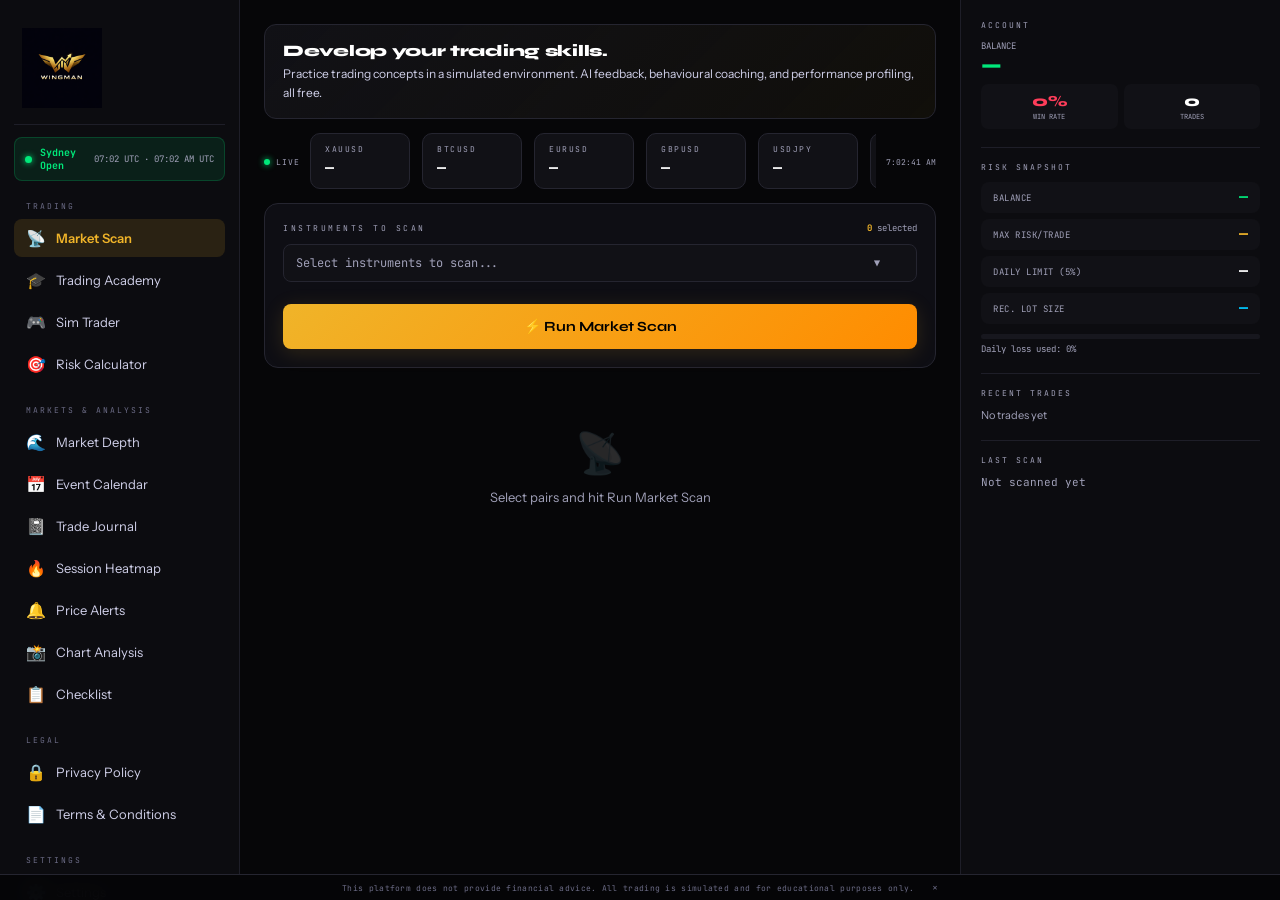
==== commit b4791f84: "Upgrade Wingman to Trader Training Platform - Rebrand from trade analyst tool to educational trader " ====
--- a/index.html
+++ b/index.html
@@ -6,18 +6,33 @@
 <meta name="mobile-web-app-capable" content="yes">
 <meta name="apple-mobile-web-app-capable" content="yes">
 <meta name="apple-mobile-web-app-status-bar-style" content="black-translucent">
-<meta name="apple-mobile-web-app-title" content="Wingman">
-<title>Wingman · Trade Analyst</title>
-<link rel="icon" type="image/svg+xml" href="[data-uri]">
-<link rel="shortcut icon" href="[data-uri]">
+<meta name="apple-mobile-web-app-title" content="Wingman Academy">
+<title>Wingman · Trader Training Platform</title>
+<link rel="icon" type="image/png" href="wingmanlogo.png">
+<link rel="shortcut icon" type="image/png" href="wingmanlogo.png">
+<link rel="apple-touch-icon" href="wingmanlogo.png">
 <style>
   :root {
-    --logo-img: url("[data-uri]");
+    --logo-img: url("wingmanlogo.png");
   }
   .wm-logo {
     background: var(--logo-img) center/contain no-repeat;
     display: inline-block;
   }
+  /* ─── ACADEMY TAB ─── */
+  #tab-academy { padding:16px; overflow-y:auto; }
+  .academy-stage { display:flex;align-items:flex-start;gap:14px;padding:14px 16px;border:1px solid var(--border);border-radius:12px;margin-bottom:10px;cursor:pointer;transition:all 0.2s; }
+  .academy-stage:hover { border-color:var(--gold);background:var(--gold-dim); }
+  .academy-stage.active { border-color:var(--gold);background:var(--gold-dim); }
+  .academy-stage.completed { border-color:var(--green);background:var(--green-dim);opacity:0.85; }
+  .academy-stage.locked { opacity:0.4;cursor:not-allowed; }
+  .academy-stage-num { width:36px;height:36px;border-radius:50%;display:flex;align-items:center;justify-content:center;font-family:var(--font-display);font-size:14px;font-weight:800;flex-shrink:0; }
+  .academy-stage.locked .academy-stage-num { background:var(--bg3);color:var(--text4); }
+  .academy-stage.active .academy-stage-num { background:var(--gold);color:#000; }
+  .academy-stage.completed .academy-stage-num { background:var(--green);color:#000; }
+  .academy-progress-bar { height:6px;background:var(--bg3);border-radius:3px;overflow:hidden;margin-bottom:20px; }
+  .academy-progress-fill { height:100%;background:linear-gradient(90deg,var(--gold),var(--green));border-radius:3px;transition:width 0.5s ease; }
+
 </style>
 <link rel="preconnect" href="https://fonts.googleapis.com" crossorigin>
 <link rel="preconnect" href="https://fonts.gstatic.com" crossorigin>
@@ -983,16 +998,16 @@
 <div id="setup-screen">
   <div class="setup-wrap" style="max-width:520px;">
     <div class="setup-hero">
-      <div style="width:120px;height:80px;margin:0 auto 12px;background:url("[data-uri]") center/contain no-repeat;cursor:pointer;" onclick="navigate('scan',null)"></div>
-      <div class="setup-sub">Professional trading intelligence — market scan, order book, COT report, economic calendar, sim trader & trade journal</div>
+      <img src="wingmanlogo.png" alt="Wingman" style="width:100px;height:auto;margin:0 auto 16px;display:block;">
+      <div class="setup-sub">Your intelligent trader training platform, practice trading concepts in a safe, simulated environment with AI feedback</div>
     </div>
 
     <!-- Free trial CTA -->
     <div style="background:linear-gradient(135deg,#F0B42912,#FF6B0008);border:1px solid var(--gold);border-radius:16px;padding:20px;margin-bottom:14px;text-align:center;">
-      <div style="font-family:var(--font-mono);font-size:9px;color:var(--gold);letter-spacing:2px;margin-bottom:6px;">START FREE — NO CARD NEEDED</div>
-      <div style="font-size:13px;color:var(--text2);line-height:1.6;margin-bottom:14px;">Get <strong style="color:var(--text);">3 free AI market scans</strong> powered by Gemini. Live charts, order book, calendar and more are always free. Add your Claude key anytime for unlimited analysis.</div>
+      <div style="font-family:var(--font-mono);font-size:9px;color:var(--gold);letter-spacing:2px;margin-bottom:6px;">START FREE · NO CARD NEEDED</div>
+      <div style="font-size:13px;color:var(--text2);line-height:1.6;margin-bottom:14px;">Practice trading concepts in a fully simulated environment. AI feedback, market scanning, and performance tools, all free. No account required to start.</div>
       <button class="btn btn-primary" onclick="enterFree()" style="margin-bottom:0;font-size:15px;padding:15px 24px;">
-        ⚡ Enter Wingman — Free
+        ⚡ Enter Wingman, Free
       </button>
     </div>
 
@@ -1004,36 +1019,26 @@
     </div>
 
     <div class="card">
-      <div class="card-label">Claude API Key — unlimited AI analysis</div>
+      <div class="card-label">Claude API Key: unlimited AI analysis</div>
       <div class="key-wrap" style="margin-bottom:6px;">
         <input type="password" class="input" id="claude-key-input" placeholder="sk-ant-api03-..." autocomplete="off">
         <button class="key-eye" onclick="toggleVis('claude-key-input',this)">👁</button>
       </div>
-      <div style="font-size:11px;color:var(--text3);">Get yours at <a href="https://console.anthropic.com" target="_blank">console.anthropic.com</a> — $5 credit lasts months</div>
+      <div style="font-size:11px;color:var(--text3);">Get yours at <a href="https://console.anthropic.com" target="_blank">console.anthropic.com</a> ($5 credit lasts months)</div>
     </div>
 
-    <div class="card">
-      <div style="display:flex;justify-content:space-between;align-items:center;margin-bottom:8px;">
-        <div class="card-label" style="margin:0;">Twelve Data Key — live candles</div>
-        <span style="font-family:var(--font-mono);font-size:8px;color:var(--text3);">OPTIONAL</span>
-      </div>
-      <div class="key-wrap">
-        <input type="password" class="input" id="td-key-input" placeholder="your-twelve-data-key" autocomplete="off">
-        <button class="key-eye" onclick="toggleVis('td-key-input',this)">👁</button>
-      </div>
-      <div style="font-size:11px;color:var(--text3);margin-top:6px;">Free 800 calls/day at <a href="https://twelvedata.com" target="_blank">twelvedata.com</a></div>
-    </div>
+    <!-- Twelve Data removed, metals.live used for gold/silver/platinum (no key needed) -->
 
     <div class="card" style="border-color:var(--purple-dim);margin-bottom:14px;">
       <div style="display:flex;justify-content:space-between;align-items:center;margin-bottom:8px;">
-        <div class="card-label" style="color:#A78BFA;margin:0;">Grok API Key — live sentiment</div>
+        <div class="card-label" style="color:#A78BFA;margin:0;">Grok API Key: live sentiment</div>
         <span style="font-family:var(--font-mono);font-size:8px;color:var(--green);">OPTIONAL · FREE TIER</span>
       </div>
       <div class="key-wrap">
         <input type="password" class="input" id="grok-key-input" placeholder="xai-..." autocomplete="off" style="border-color:var(--purple-dim);">
         <button class="key-eye" onclick="toggleVis('grok-key-input',this)">👁</button>
       </div>
-      <div style="font-size:11px;color:var(--text3);margin-top:6px;">Get at <a href="https://console.x.ai" target="_blank" style="color:#A78BFA;">console.x.ai</a> — 25 free req/day</div>
+      <div style="font-size:11px;color:var(--text3);margin-top:6px;">Get at <a href="https://console.x.ai" target="_blank" style="color:#A78BFA;">console.x.ai</a> (25 free req/day)</div>
     </div>
 
     <button class="btn btn-primary" onclick="saveKeys()" style="margin-bottom:10px;">
@@ -1048,13 +1053,13 @@
 ═══════════════════════════════════════════ -->
 <div id="app">
 
-  <!-- TOP BAR (hidden — info moved to sidebar) -->
+  <!-- TOP BAR (hidden, info moved to sidebar) -->
   <div class="desktop-topbar" style="display:none;" aria-hidden="true"></div>
 
   <!-- MOBILE TOP BAR -->
   <div class="mobile-topbar">
     <div style="display:flex;align-items:center;gap:8px;cursor:pointer;" onclick="navigate('scan',null)">
-      <div style="width:52px;height:34px;background:url("[data-uri]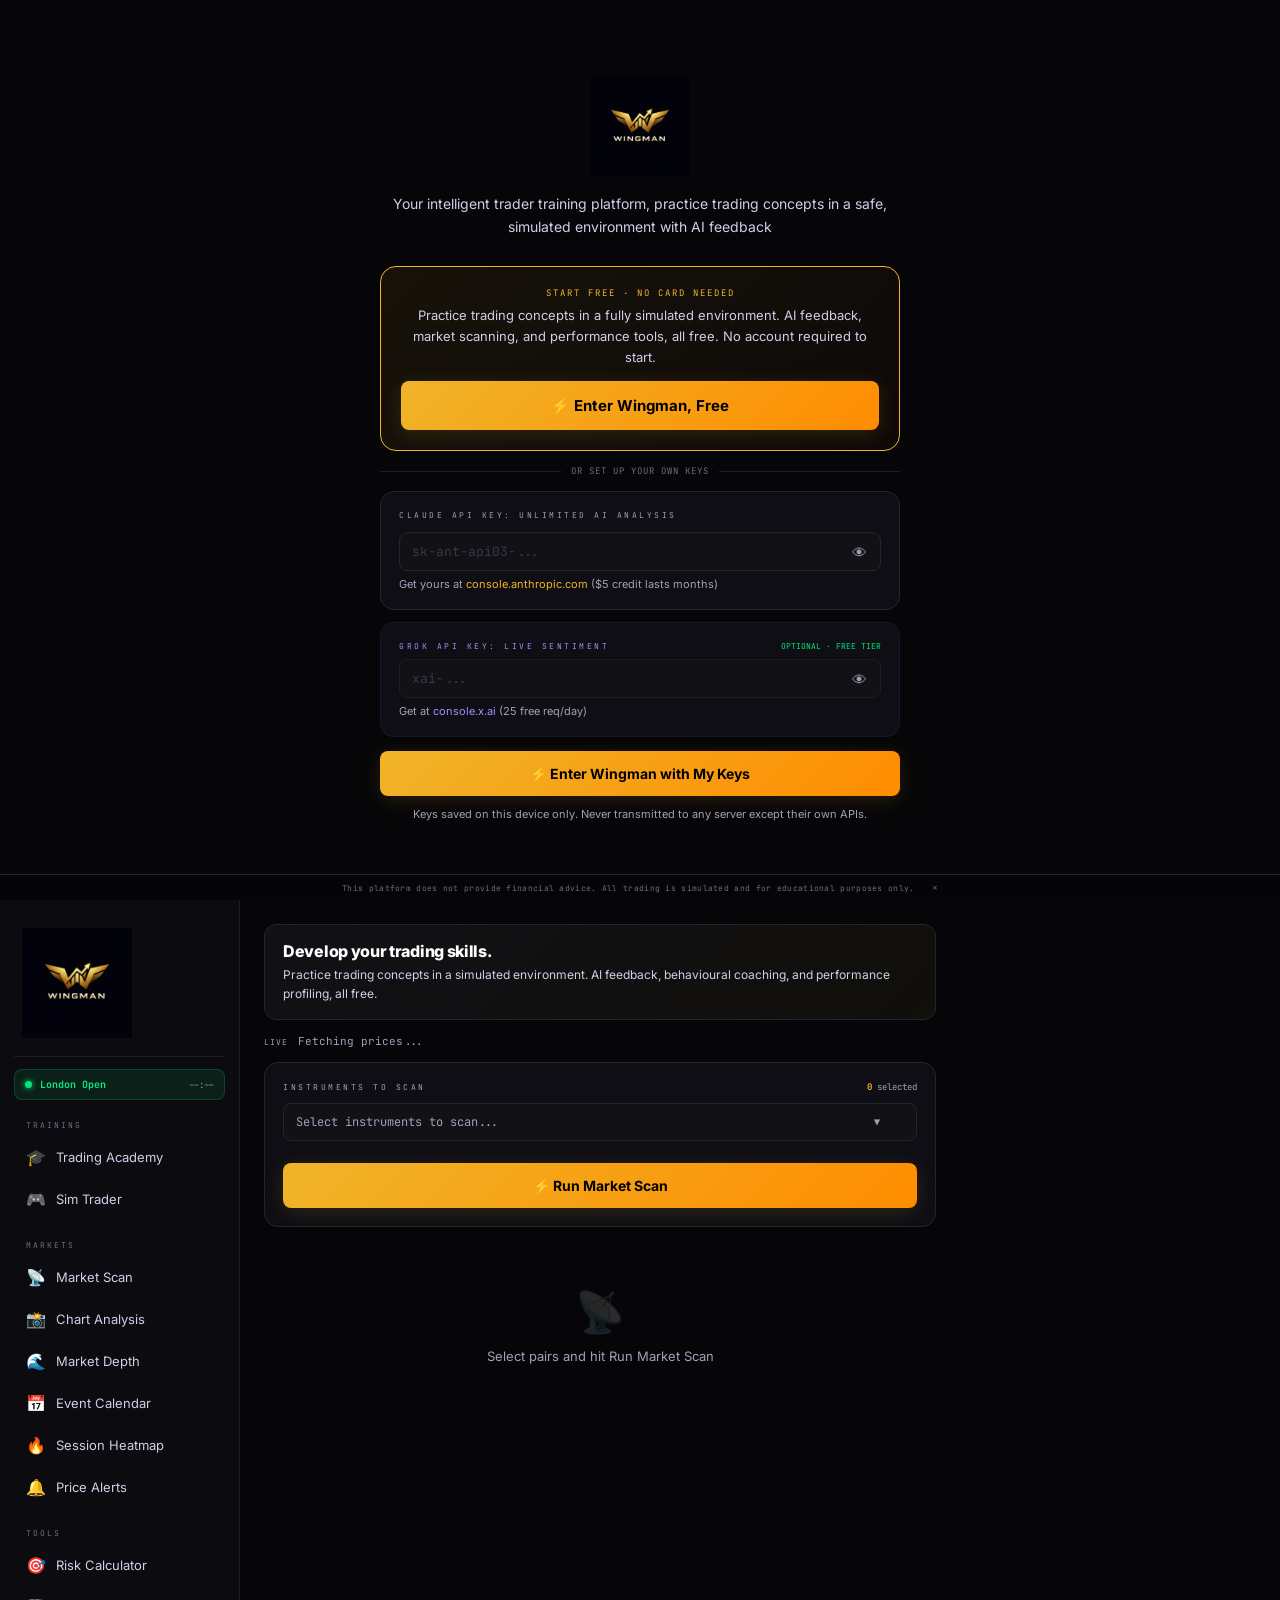
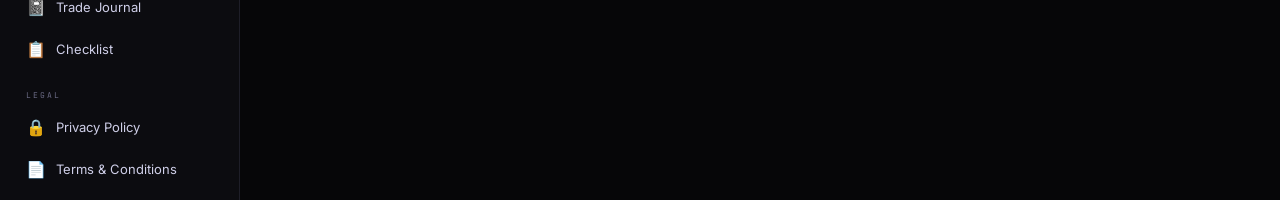
==== commit 1e1cdf61: "Reorder navigation: Training first, then Markets, then Tools Sidebar: Training (Academy, Sim Trader)" ====
--- a/index.html
+++ b/index.html
@@ -32,11 +32,22 @@
   .academy-stage.completed .academy-stage-num { background:var(--green);color:#000; }
   .academy-progress-bar { height:6px;background:var(--bg3);border-radius:3px;overflow:hidden;margin-bottom:20px; }
   .academy-progress-fill { height:100%;background:linear-gradient(90deg,var(--gold),var(--green));border-radius:3px;transition:width 0.5s ease; }
+  /* Stage detail overlay */
+  #academy-overlay { position:fixed;inset:0;z-index:500;background:rgba(6,6,8,0.95);overflow-y:auto;display:none;padding:24px 16px; }
+  #academy-overlay.open { display:block; }
+  .academy-tab-btn { padding:8px 16px;background:none;border:1px solid var(--border2);border-radius:20px;color:var(--text3);font-family:var(--font-mono);font-size:9px;letter-spacing:1px;cursor:pointer;transition:all 0.2s; }
+  .academy-tab-btn.active { background:var(--gold-dim);border-color:var(--gold);color:var(--gold); }
+  .academy-content-tab { display:none; }
+  .academy-content-tab.active { display:block; }
+  .academy-quiz-opt { display:block;width:100%;text-align:left;padding:12px 14px;margin-bottom:8px;background:var(--bg2);border:1px solid var(--border2);border-radius:10px;color:var(--text);font-size:13px;cursor:pointer;transition:all 0.15s;font-family:inherit; }
+  .academy-quiz-opt:hover { border-color:var(--gold); }
+  .academy-quiz-opt.correct { border-color:var(--green);background:var(--green-dim);color:var(--green); }
+  .academy-quiz-opt.wrong { border-color:var(--red);background:var(--red-dim);color:var(--red); }
 
 </style>
 <link rel="preconnect" href="https://fonts.googleapis.com" crossorigin>
 <link rel="preconnect" href="https://fonts.gstatic.com" crossorigin>
-<link href="https://fonts.googleapis.com/css2?family=Syne:wght@400;600;700;800&family=JetBrains+Mono:wght@400;500;700&family=Instrument+Sans:ital,wght@0,400;0,500;0,600;1,400&family=Inter:wght@400;500;600&display=swap" rel="stylesheet">
+<link href="https://fonts.googleapis.com/css2?family=Inter:wght@300;400;500;600;700;800&family=JetBrains+Mono:wght@400;500;700&display=swap" rel="stylesheet">
 <style>
   html { font-synthesis:none; text-rendering:optimizeLegibility; -webkit-text-size-adjust:100%; }
 </style>
@@ -53,8 +64,8 @@
   --bg: #060608; --bg1: #0C0C10; --bg2: #111116; --bg3: #17171E; --bg4: #1C1C25;
   --border: #1E1E28; --border2: #252530; --border3: #2E2E3C;
   --text: #FFFFFF; --text2: #CFCFE8; --text3: #A0A0B8; --text4: #6B6B85;
-  --font-display: 'Syne', sans-serif;
-  --font-body: 'Instrument Sans', 'Inter', -apple-system, BlinkMacSystemFont, 'Segoe UI', Roboto, sans-serif;
+  --font-display: 'Inter', -apple-system, BlinkMacSystemFont, sans-serif;
+  --font-body: 'Inter', -apple-system, BlinkMacSystemFont, 'Segoe UI', Roboto, sans-serif;
   --font-mono: 'JetBrains Mono', monospace;
   --r: 14px; --r-sm: 8px; --r-lg: 20px;
   --shadow: 0 4px 24px rgba(0,0,0,0.4);
@@ -68,12 +79,18 @@
 html { background:#060608; height:100%; }
 body {
   background:#060608; color:var(--text);
-  font-family:'Instrument Sans', 'Inter', -apple-system, BlinkMacSystemFont, 'Segoe UI', Roboto, sans-serif;
+  font-family:'Inter', -apple-system, BlinkMacSystemFont, 'Segoe UI', Roboto, sans-serif;
   font-size:14px; font-weight:400;
   -webkit-font-smoothing:antialiased; min-height:100vh;
   overflow-x:hidden;
 }
 input, select, button { font-family:inherit; }
+
+/* ─── INTER HEADING STYLE (matches aperintel.com) ─── */
+h1,h2,h3,h4,h5,h6 { font-family:'Inter',sans-serif; letter-spacing:-0.03em; font-weight:700; }
+.display-heading { font-family:'Inter',sans-serif; letter-spacing:-0.04em; font-weight:800; }
+/* All elements using font-display get Inter-style tight tracking */
+[style*="font-display"] { -webkit-font-smoothing:antialiased; }
 a { color:var(--gold); text-decoration:none; }
 ::-webkit-scrollbar { width:4px; height:4px; }
 ::-webkit-scrollbar-track { background:var(--bg1); }
@@ -282,7 +299,7 @@
   display:flex; align-items:center; justify-content:center;
   font-size:17px; box-shadow:0 4px 12px #F0B42930;
 }
-.sidebar-brand-name { font-family:var(--font-display); font-size:17px; font-weight:800; letter-spacing:-0.3px; }
+.sidebar-brand-name { font-family:var(--font-display); font-size:17px; font-weight:800; letter-spacing:-0.04em; }
 .sidebar-brand-sub { font-family:var(--font-mono); font-size:7px; color:var(--text3); letter-spacing:2px; }
 
 .nav-item {
@@ -1059,7 +1076,7 @@
   <!-- MOBILE TOP BAR -->
   <div class="mobile-topbar">
     <div style="display:flex;align-items:center;gap:8px;cursor:pointer;" onclick="navigate('scan',null)">
-      <img src="wingmanlogo.png" alt="Wingman" style="height:34px;width:auto;display:block;">
+      <img src="wingmanlogo.png" alt="Wingman" style="height:42px;width:auto;display:block;">
     </div>
     <div style="display:flex;flex-direction:column;align-items:flex-end;gap:4px;">
       <div id="mobile-clock" style="font-family:var(--font-mono);font-size:10px;color:var(--text3);text-align:right;"></div>
@@ -1070,7 +1087,7 @@
   <!-- SIDEBAR (tablet + desktop) -->
   <div class="sidebar">
     <div class="sidebar-brand" style="cursor:pointer;" onclick="navigate('scan',null)">
-      <img src="wingmanlogo.png" alt="Wingman" style="width:80px;height:auto;display:block;">
+      <img src="wingmanlogo.png" alt="Wingman" style="width:110px;height:auto;display:block;margin-bottom:2px;">
     </div>
 
     <!-- Session badge -->
@@ -1080,19 +1097,21 @@
       <span class="session-badge-time" id="clock-time">--:--</span>
     </div>
 
-    <div class="nav-section-label">Trading</div>
-    <button class="nav-item" id="nav-scan" onclick="navigate('scan',this)"><span class="nav-item-icon">📡</span>Market Scan</button>
+    <div class="nav-section-label">Training</div>
     <button class="nav-item" onclick="navigate('academy',this)"><span class="nav-item-icon">🎓</span>Trading Academy</button>
     <button class="nav-item" onclick="navigate('simtrader',this)"><span class="nav-item-icon">🎮</span>Sim Trader</button>
-    <button class="nav-item" onclick="navigate('calc',this)"><span class="nav-item-icon">🎯</span>Risk Calculator</button>
-
-    <div class="nav-section-label" style="margin-top:6px;">Markets &amp; Analysis</div>
+
+    <div class="nav-section-label" style="margin-top:6px;">Markets</div>
+    <button class="nav-item" id="nav-scan" onclick="navigate('scan',this)"><span class="nav-item-icon">📡</span>Market Scan</button>
+    <button class="nav-item" onclick="navigate('screenshot',this)"><span class="nav-item-icon">📸</span>Chart Analysis</button>
     <button class="nav-item" onclick="navigate('depth',this)"><span class="nav-item-icon">🌊</span>Market Depth</button>
     <button class="nav-item" onclick="navigate('calendar',this)"><span class="nav-item-icon">📅</span>Event Calendar</button>
-    <button class="nav-item" onclick="navigate('journal',this)"><span class="nav-item-icon">📓</span>Trade Journal</button>
     <button class="nav-item" onclick="navigate('heatmap',this)"><span class="nav-item-icon">🔥</span>Session Heatmap</button>
     <button class="nav-item" onclick="navigate('alerts',this)"><span class="nav-item-icon">🔔</span>Price Alerts</button>
-    <button class="nav-item" onclick="navigate('screenshot',this)"><span class="nav-item-icon">📸</span>Chart Analysis</button>
+
+    <div class="nav-section-label" style="margin-top:6px;">Tools</div>
+    <button class="nav-item" onclick="navigate('calc',this)"><span class="nav-item-icon">🎯</span>Risk Calculator</button>
+    <button class="nav-item" onclick="navigate('journal',this)"><span class="nav-item-icon">📓</span>Trade Journal</button>
     <button class="nav-item" onclick="navigate('rules',this)"><span class="nav-item-icon">📋</span>Checklist</button>
 
     <div class="nav-section-label" style="margin-top:6px;">Legal</div>
@@ -1243,6 +1262,7 @@
                 <option value="1000">1:1000</option>
                 <option value="2000">1:2000</option>
                 <option value="5000">1:5000 (Ultra high risk)</option>
+                <option value="999999">Unlimited (No margin limit)</option>
               </select>
             </div>
             <div>
@@ -2132,7 +2152,7 @@
         <!-- 7 Stages -->
         <div id="academy-stages">
 
-          <div class="academy-stage active" onclick="academySelectStage(1)">
+          <div class="academy-stage active" onclick="openAcademyStage(1)">
             <div class="academy-stage-num">1</div>
             <div style="flex:1;">
               <div style="font-family:var(--font-display);font-size:14px;font-weight:800;margin-bottom:2px;">Foundation</div>
@@ -2145,7 +2165,7 @@
             </div>
           </div>
 
-          <div class="academy-stage locked" onclick="academySelectStage(2)">
+          <div class="academy-stage locked" onclick="openAcademyStage(2)">
             <div class="academy-stage-num">🔒</div>
             <div style="flex:1;">
               <div style="font-family:var(--font-display);font-size:14px;font-weight:800;margin-bottom:2px;">Risk First</div>
@@ -2155,7 +2175,7 @@
             </div>
           </div>
 
-          <div class="academy-stage locked" onclick="academySelectStage(3)">
+          <div class="academy-stage locked" onclick="openAcademyStage(3)">
             <div class="academy-stage-num">🔒</div>
             <div style="flex:1;">
               <div style="font-family:var(--font-display);font-size:14px;font-weight:800;margin-bottom:2px;">Reading the Market</div>
@@ -2165,7 +2185,7 @@
             </div>
           </div>
 
-          <div class="academy-stage locked" onclick="academySelectStage(4)">
+          <div class="academy-stage locked" onclick="openAcademyStage(4)">
             <div class="academy-stage-num">🔒</div>
             <div style="flex:1;">
               <div style="font-family:var(--font-display);font-size:14px;font-weight:800;margin-bottom:2px;">The Setup</div>
@@ -2175,7 +2195,7 @@
             </div>
           </div>
 
-          <div class="academy-stage locked" onclick="academySelectStage(5)">
+          <div class="academy-stage locked" onclick="openAcademyStage(5)">
             <div class="academy-stage-num">🔒</div>
             <div style="flex:1;">
               <div style="font-family:var(--font-display);font-size:14px;font-weight:800;margin-bottom:2px;">Managing the Trade</div>
@@ -2185,7 +2205,7 @@
             </div>
           </div>
 
-          <div class="academy-stage locked" onclick="academySelectStage(6)">
+          <div class="academy-stage locked" onclick="openAcademyStage(6)">
             <div class="academy-stage-num">🔒</div>
             <div style="flex:1;">
               <div style="font-family:var(--font-display);font-size:14px;font-weight:800;margin-bottom:2px;">Consistency</div>
@@ -2195,7 +2215,7 @@
             </div>
           </div>
 
-          <div class="academy-stage locked" onclick="academySelectStage(7)">
+          <div class="academy-stage locked" onclick="openAcademyStage(7)">
             <div class="academy-stage-num">🔒</div>
             <div style="flex:1;">
               <div style="font-family:var(--font-display);font-size:14px;font-weight:800;margin-bottom:2px;">Graduation</div>
@@ -2229,7 +2249,7 @@
               <span style="font-family:var(--font-mono);font-size:9px;background:var(--bg3);border:1px solid var(--border2);border-radius:4px;padding:3px 8px;color:var(--text2);">Risk Management</span>
             </div>
           </div>
-          <button class="btn btn-primary" onclick="startAcademyStage1()" style="width:100%;padding:13px;">
+          <button class="btn btn-primary" onclick="openAcademyStage(1)" style="width:100%;padding:13px;">
             Start Stage 1: Foundation Check
           </button>
           <div style="margin-top:10px;font-family:var(--font-mono);font-size:8px;color:var(--text4);text-align:center;">A glossary panel is available throughout all stages.</div>
@@ -2340,61 +2360,72 @@
   <!-- RIGHT PANEL (desktop only) -->
   <div class="right-panel" id="right-panel" style="display:none;">
 
-    <!-- Account Summary -->
+    <!-- Account Summary — pulled from Sim Trader -->
     <div class="rp-section">
-      <div class="rp-title">Account</div>
-      <div style="margin-bottom:8px;">
-        <div style="font-family:var(--font-mono);font-size:9px;color:var(--text3);margin-bottom:2px;">BALANCE</div>
-        <div id="sidebar-balance" style="font-family:var(--font-display);font-size:22px;font-weight:800;color:var(--green);line-height:1;">—</div>
-      </div>
-      <div style="display:grid;grid-template-columns:1fr 1fr;gap:6px;">
+      <div class="rp-title">Sim Account</div>
+      <div style="margin-bottom:10px;">
+        <div style="font-family:var(--font-mono);font-size:9px;color:var(--text3);letter-spacing:1.5px;margin-bottom:4px;">BALANCE</div>
+        <div id="sidebar-balance" style="font-family:'Inter',sans-serif;font-size:26px;font-weight:800;letter-spacing:-0.04em;color:var(--green);line-height:1;">—</div>
+        <div id="rp-sim-equity-row" style="font-family:var(--font-mono);font-size:9px;color:var(--text3);margin-top:3px;">Equity: <span id="rp-sim-equity">—</span></div>
+      </div>
+      <div style="display:grid;grid-template-columns:1fr 1fr;gap:6px;margin-bottom:6px;">
         <div style="background:var(--bg2);border-radius:7px;padding:8px;text-align:center;">
-          <div id="sidebar-winrate" style="font-family:var(--font-display);font-size:15px;font-weight:800;color:var(--green);">0%</div>
+          <div id="sidebar-winrate" style="font-family:'Inter',sans-serif;font-size:18px;font-weight:800;letter-spacing:-0.03em;color:var(--green);">0%</div>
           <div style="font-family:var(--font-mono);font-size:7px;color:var(--text3);margin-top:2px;">WIN RATE</div>
         </div>
         <div style="background:var(--bg2);border-radius:7px;padding:8px;text-align:center;">
-          <div id="sidebar-trades" style="font-family:var(--font-display);font-size:15px;font-weight:800;color:var(--text);">0</div>
+          <div id="sidebar-trades" style="font-family:'Inter',sans-serif;font-size:18px;font-weight:800;letter-spacing:-0.03em;color:var(--text);">0</div>
           <div style="font-family:var(--font-mono);font-size:7px;color:var(--text3);margin-top:2px;">TRADES</div>
         </div>
       </div>
+      <div style="background:var(--bg2);border-radius:7px;padding:8px;">
+        <div style="display:flex;justify-content:space-between;align-items:center;">
+          <span style="font-family:var(--font-mono);font-size:8px;color:var(--text3);">OPEN P&L</span>
+          <span id="rp-sim-open-pnl" style="font-family:'Inter',sans-serif;font-size:13px;font-weight:700;letter-spacing:-0.02em;color:var(--text);">—</span>
+        </div>
+        <div style="display:flex;justify-content:space-between;align-items:center;margin-top:4px;">
+          <span style="font-family:var(--font-mono);font-size:8px;color:var(--text3);">TOTAL P&L</span>
+          <span id="rp-sim-total-pnl" style="font-family:'Inter',sans-serif;font-size:13px;font-weight:700;letter-spacing:-0.02em;color:var(--text);">—</span>
+        </div>
+      </div>
     </div>
 
     <div class="divider"></div>
 
-    <!-- Risk Snapshot -->
+    <!-- Risk Snapshot — from sim account -->
     <div class="rp-section">
       <div class="rp-title">Risk Snapshot</div>
       <div class="rp-stat-grid">
         <div class="rp-stat">
-          <div class="rp-stat-label">BALANCE</div>
-          <div id="rp-balance" class="rp-stat-val" style="color:var(--green);">—</div>
+          <div class="rp-stat-label">SIM BALANCE</div>
+          <div id="rp-balance" class="rp-stat-val" style="color:var(--green);font-family:'Inter',sans-serif;letter-spacing:-0.03em;">—</div>
         </div>
         <div class="rp-stat">
-          <div class="rp-stat-label">MAX RISK/TRADE</div>
-          <div id="rp-risk-amt" class="rp-stat-val" style="color:var(--gold);">—</div>
+          <div class="rp-stat-label">MAX RISK / TRADE (2%)</div>
+          <div id="rp-risk-amt" class="rp-stat-val" style="color:var(--gold);font-family:'Inter',sans-serif;letter-spacing:-0.03em;">—</div>
         </div>
         <div class="rp-stat">
           <div class="rp-stat-label">DAILY LIMIT (5%)</div>
-          <div id="rp-daily-limit" class="rp-stat-val" style="color:var(--text);">—</div>
+          <div id="rp-daily-limit" class="rp-stat-val" style="color:var(--text);font-family:'Inter',sans-serif;letter-spacing:-0.03em;">—</div>
         </div>
         <div class="rp-stat">
-          <div class="rp-stat-label">REC. LOT SIZE</div>
-          <div id="rp-lot-size" class="rp-stat-val" style="color:var(--blue);">—</div>
+          <div class="rp-stat-label">OPEN POSITIONS</div>
+          <div id="rp-lot-size" class="rp-stat-val" style="color:var(--blue);font-family:'Inter',sans-serif;letter-spacing:-0.03em;">0</div>
         </div>
       </div>
       <div style="height:5px;background:var(--bg3);border-radius:3px;overflow:hidden;margin-top:6px;">
         <div id="rp-limit-bar" style="height:100%;width:0%;background:var(--green);border-radius:3px;transition:width 0.3s,background 0.3s;"></div>
       </div>
-      <div style="font-family:var(--font-mono);font-size:9px;color:var(--text3);margin-top:4px;">Daily loss used: <span id="rp-limit-pct">0%</span></div>
+      <div style="font-family:var(--font-mono);font-size:9px;color:var(--text3);margin-top:4px;">Daily drawdown used: <span id="rp-limit-pct">0%</span></div>
     </div>
 
     <div class="divider"></div>
 
-    <!-- Recent trades -->
+    <!-- Recent Sim Trades -->
     <div class="rp-section">
-      <div class="rp-title">Recent Trades</div>
+      <div class="rp-title">Recent Sim Trades</div>
       <div id="right-panel-trades">
-        <div style="font-size:11px;color:var(--text3);">No trades yet</div>
+        <div style="font-size:11px;color:var(--text3);">No sim trades yet</div>
       </div>
     </div>
 
@@ -2414,13 +2445,39 @@
 
   <!-- MOBILE NAV -->
   <div class="mobile-nav">
-    <button class="mobile-nav-item active" onclick="navigate('scan',this)"><span class="mobile-nav-icon">📡</span>SCAN</button>
-    <button class="mobile-nav-item" onclick="navigate('academy',this)"><span class="mobile-nav-icon">🎓</span>ACADEMY</button>
+    <button class="mobile-nav-item active" onclick="navigate('academy',this)"><span class="mobile-nav-icon">🎓</span>ACADEMY</button>
     <button class="mobile-nav-item" onclick="navigate('simtrader',this)"><span class="mobile-nav-icon">🎮</span>SIM</button>
-    <button class="mobile-nav-item" onclick="navigate('depth',this)"><span class="mobile-nav-icon">🌊</span>DEPTH</button>
+    <button class="mobile-nav-item" onclick="navigate('scan',this)"><span class="mobile-nav-icon">📡</span>SCAN</button>
+    <button class="mobile-nav-item" onclick="navigate('screenshot',this)"><span class="mobile-nav-icon">📸</span>CHARTS</button>
     <button class="mobile-nav-item" onclick="navigate('journal',this)"><span class="mobile-nav-icon">📓</span>JOURNAL</button>
   </div>
 
+
+<!-- ═══════════════════════════════════════════
+     ACADEMY STAGE OVERLAY
+═══════════════════════════════════════════ -->
+<div id="academy-overlay">
+  <div style="max-width:760px;margin:0 auto;">
+    <div style="display:flex;align-items:center;gap:14px;margin-bottom:20px;">
+      <button onclick="closeAcademyOverlay()" style="background:none;border:1px solid var(--border2);border-radius:8px;color:var(--text3);padding:8px 14px;cursor:pointer;font-family:var(--font-mono);font-size:9px;letter-spacing:1px;" onmouseover="this.style.borderColor='var(--gold)'" onmouseout="this.style.borderColor='var(--border2)'">← BACK</button>
+      <div>
+        <div id="overlay-stage-title" style="font-family:'Inter',sans-serif;font-size:20px;font-weight:800;letter-spacing:-0.04em;"></div>
+        <div id="overlay-stage-sub" style="font-family:var(--font-mono);font-size:8px;color:var(--text3);letter-spacing:1.5px;margin-top:2px;"></div>
+      </div>
+    </div>
+    <div style="display:flex;gap:8px;margin-bottom:20px;flex-wrap:wrap;">
+      <button class="academy-tab-btn active" onclick="switchAcademyTab(this,'learn')">📖 LEARN</button>
+      <button class="academy-tab-btn" onclick="switchAcademyTab(this,'activity')">🎯 ACTIVITY</button>
+      <button class="academy-tab-btn" onclick="switchAcademyTab(this,'quiz')">✅ QUIZ</button>
+    </div>
+    <div id="academy-content-learn" class="academy-content-tab active"><div id="overlay-learn-content"></div></div>
+    <div id="academy-content-activity" class="academy-content-tab"><div id="overlay-activity-content"></div></div>
+    <div id="academy-content-quiz" class="academy-content-tab">
+      <div id="overlay-quiz-content"></div>
+      <div id="quiz-result" style="display:none;margin-top:16px;"></div>
+    </div>
+  </div>
+</div>
 </div><!-- /app -->
 
 <div id="toast"></div>
@@ -2764,40 +2821,762 @@
 // ═══════════════════════════════════════════
 // ACADEMY
 // ═══════════════════════════════════════════
-let academyStage = parseInt(localStorage.getItem('wm_academy_stage') || '1', 10);
+let academyStage  = parseInt(localStorage.getItem('wm_academy_stage')  || '1', 10);
 let academyStreak = parseInt(localStorage.getItem('wm_academy_streak') || '0', 10);
 
-function academySelectStage(stageNum) {
-  if (stageNum > academyStage) {
-    toast('Complete Stage ' + (stageNum - 1) + ' first to unlock this stage.');
+const ACADEMY_CONTENT = {
+  1: {
+    title: 'Stage 1: Foundation',
+    sub: 'KNOWLEDGE CHECK',
+    learn: `
+      <div class="card" style="margin-bottom:12px;">
+        <div style="font-family:'Inter',sans-serif;font-size:18px;font-weight:800;letter-spacing:-0.04em;margin-bottom:4px;">The Language of Trading</div>
+        <div style="font-family:var(--font-mono);font-size:8px;color:var(--gold);letter-spacing:1.5px;">PIPS · LOTS · LEVERAGE · SPREAD · MARGIN</div>
+      </div>
+
+      <div class="card" style="margin-bottom:12px;">
+        <div class="card-label">What is a Pip?</div>
+        <div style="font-size:13px;color:var(--text2);line-height:1.8;">
+          A <strong style="color:var(--text);">pip</strong> (percentage in point) is the smallest standard price move in a currency pair. For most pairs like EUR/USD, one pip equals a move of <strong style="color:var(--gold);">0.0001</strong> in the price.
+          <br><br>
+          Example: EUR/USD moves from 1.1050 to 1.1055 — that is a 5 pip move upward.
+          <br><br>
+          For JPY pairs (like USD/JPY), one pip equals <strong style="color:var(--gold);">0.01</strong> because JPY is quoted to 2 decimal places.
+        </div>
+        <div style="background:var(--bg2);border-radius:8px;padding:12px 14px;margin-top:10px;">
+          <div style="font-family:var(--font-mono);font-size:9px;color:var(--text3);letter-spacing:1px;margin-bottom:6px;">QUICK REFERENCE</div>
+          <div style="font-size:12px;color:var(--text2);line-height:1.9;">
+            EUR/USD 1.10<strong style="color:var(--gold);">50</strong> → 1.10<strong style="color:var(--gold);">51</strong> = 1 pip<br>
+            USD/JPY 143.<strong style="color:var(--gold);">50</strong> → 143.<strong style="color:var(--gold);">51</strong> = 1 pip<br>
+            Gold (XAUUSD) 1920.<strong style="color:var(--gold);">0</strong> → 1920.<strong style="color:var(--gold);">1</strong> = 1 pip (often called a tick)
+          </div>
+        </div>
+      </div>
+
+      <div class="card" style="margin-bottom:12px;">
+        <div class="card-label">What is a Lot?</div>
+        <div style="font-size:13px;color:var(--text2);line-height:1.8;">
+          A <strong style="color:var(--text);">lot</strong> is the standardised unit of trade size. It determines how much money you make or lose per pip.
+        </div>
+        <div style="display:grid;grid-template-columns:1fr 1fr;gap:8px;margin-top:10px;">
+          <div style="background:var(--bg2);border-radius:8px;padding:10px;">
+            <div style="font-family:'Inter',sans-serif;font-size:15px;font-weight:700;letter-spacing:-0.03em;color:var(--gold);">Standard</div>
+            <div style="font-family:var(--font-mono);font-size:10px;color:var(--text3);margin-top:2px;">1.0 lot</div>
+            <div style="font-size:11px;color:var(--text2);margin-top:4px;">100,000 units. ~$10 per pip (EUR/USD).</div>
+          </div>
+          <div style="background:var(--bg2);border-radius:8px;padding:10px;">
+            <div style="font-family:'Inter',sans-serif;font-size:15px;font-weight:700;letter-spacing:-0.03em;color:var(--text);">Mini</div>
+            <div style="font-family:var(--font-mono);font-size:10px;color:var(--text3);margin-top:2px;">0.1 lot</div>
+            <div style="font-size:11px;color:var(--text2);margin-top:4px;">10,000 units. ~$1 per pip.</div>
+          </div>
+          <div style="background:var(--bg2);border-radius:8px;padding:10px;">
+            <div style="font-family:'Inter',sans-serif;font-size:15px;font-weight:700;letter-spacing:-0.03em;color:var(--text);">Micro</div>
+            <div style="font-family:var(--font-mono);font-size:10px;color:var(--text3);margin-top:2px;">0.01 lot</div>
+            <div style="font-size:11px;color:var(--text2);margin-top:4px;">1,000 units. ~$0.10 per pip.</div>
+          </div>
+          <div style="background:var(--bg2);border-radius:8px;padding:10px;">
+            <div style="font-family:'Inter',sans-serif;font-size:15px;font-weight:700;letter-spacing:-0.03em;color:var(--text3);">Nano</div>
+            <div style="font-family:var(--font-mono);font-size:10px;color:var(--text3);margin-top:2px;">0.001 lot</div>
+            <div style="font-size:11px;color:var(--text2);margin-top:4px;">100 units. Minimal risk. Practice sizing.</div>
+          </div>
+        </div>
+      </div>
+
+      <div class="card" style="margin-bottom:12px;">
+        <div class="card-label">Leverage and Margin</div>
+        <div style="font-size:13px;color:var(--text2);line-height:1.8;">
+          <strong style="color:var(--text);">Leverage</strong> lets you control a large position with a smaller deposit. With 1:100 leverage, £1,000 controls a £100,000 position.
+          <br><br>
+          <strong style="color:var(--text);">Margin</strong> is the deposit your broker requires to open that leveraged position. It is not a fee — it is collateral held while the trade is open.
+          <br><br>
+          <strong style="color:var(--red);">The risk:</strong> leverage amplifies both gains AND losses equally. A 1% adverse move on a 1:100 leveraged position wipes your entire margin.
+        </div>
+        <div style="background:rgba(255,61,90,0.08);border:1px solid var(--red-dim);border-radius:8px;padding:12px;margin-top:10px;">
+          <div style="font-family:var(--font-mono);font-size:8px;color:var(--red);letter-spacing:1px;margin-bottom:4px;">KEY RULE</div>
+          <div style="font-size:12px;color:var(--text2);line-height:1.6;">Never risk more than 1 to 2% of your account on a single trade, regardless of how high your leverage is.</div>
+        </div>
+      </div>
+
+      <div class="card" style="margin-bottom:12px;">
+        <div class="card-label">Spread</div>
+        <div style="font-size:13px;color:var(--text2);line-height:1.8;">
+          The <strong style="color:var(--text);">spread</strong> is the difference between the bid price (what you sell at) and the ask price (what you buy at). It is the broker's built-in cost per trade.
+          <br><br>
+          Example: EUR/USD Bid 1.1050 / Ask 1.1052 — the spread is 2 pips. You are immediately 2 pips in the red the moment you open a trade. Your trade must move at least 2 pips in your favour just to break even.
+          <br><br>
+          Major pairs like EUR/USD and GBP/USD typically have the tightest spreads (0.5 to 2 pips). Exotic pairs and indices carry much wider spreads.
+        </div>
+      </div>
+
+      <div class="card" style="margin-bottom:12px;">
+        <div class="card-label">Reading Candlestick Charts</div>
+        <div style="font-size:13px;color:var(--text2);line-height:1.8;margin-bottom:10px;">
+          Each candle on a chart represents price action over a specific time period. It shows four values: Open, High, Low, and Close.
+        </div>
+        <div style="display:grid;grid-template-columns:1fr 1fr;gap:8px;">
+          <div style="background:rgba(0,232,122,0.08);border:1px solid var(--green-dim);border-radius:8px;padding:12px;">
+            <div style="font-family:'Inter',sans-serif;font-weight:700;color:var(--green);margin-bottom:4px;">Bullish candle</div>
+            <div style="font-size:11px;color:var(--text2);line-height:1.7;">Close is higher than Open. Price moved up during this period. Body is filled green (or hollow). Wicks show the high and low of the period.</div>
+          </div>
+          <div style="background:rgba(255,61,90,0.08);border:1px solid var(--red-dim);border-radius:8px;padding:12px;">
+            <div style="font-family:'Inter',sans-serif;font-weight:700;color:var(--red);margin-bottom:4px;">Bearish candle</div>
+            <div style="font-size:11px;color:var(--text2);line-height:1.7;">Close is lower than Open. Price moved down during this period. Body is filled red (or solid). The top wick is the high, bottom wick is the low.</div>
+          </div>
+        </div>
+        <div style="margin-top:10px;font-size:12px;color:var(--text2);line-height:1.7;">
+          <strong style="color:var(--text);">Key patterns to know:</strong> Doji (indecision — open and close nearly equal), Hammer (potential reversal after a downtrend — long lower wick), Shooting Star (potential reversal after an uptrend — long upper wick), Engulfing (strong reversal signal — one candle completely engulfs the previous).
+        </div>
+      </div>
+
+      <div class="card">
+        <div class="card-label">Summary</div>
+        <div style="font-size:12px;color:var(--text2);line-height:1.9;">
+          Before you place a single trade you must be able to answer: How many pips is my stop loss? What lot size gives me exactly 1% account risk at that stop? What is the spread cost on this pair? Which direction does the daily chart suggest? If you cannot answer these immediately, reread this section before moving to the Activity.
+        </div>
+      </div>
+    `,
+    activity: `
+      <div class="card" style="margin-bottom:12px;border-color:var(--gold);">
+        <div style="font-family:'Inter',sans-serif;font-size:16px;font-weight:800;letter-spacing:-0.03em;color:var(--gold);margin-bottom:4px;">Stage 1 Activity</div>
+        <div style="font-family:var(--font-mono);font-size:8px;color:var(--text3);letter-spacing:1.5px;">OBSERVATION EXERCISE — NO TRADES YET</div>
+      </div>
+      <div class="card" style="margin-bottom:10px;">
+        <div class="card-label">What to do</div>
+        <div style="font-size:13px;color:var(--text2);line-height:1.9;">
+          <div style="display:flex;gap:10px;margin-bottom:10px;">
+            <div style="font-family:'Inter',sans-serif;font-size:18px;font-weight:800;color:var(--gold);flex-shrink:0;">1</div>
+            <div>Open the <strong style="color:var(--text);">Risk Calculator</strong> from the sidebar. Enter a balance of $10,000 and a risk of 1%. Choose EUR/USD as your instrument. Notice how the lot size and max loss change as you adjust the stop loss distance. This is position sizing in action.</div>
+          </div>
+          <div style="display:flex;gap:10px;margin-bottom:10px;">
+            <div style="font-family:'Inter',sans-serif;font-size:18px;font-weight:800;color:var(--gold);flex-shrink:0;">2</div>
+            <div>Open the <strong style="color:var(--text);">Sim Trader</strong>. Look at the current chart. Identify: one bullish candle, one bearish candle, and the most recent candle. Note its open, high, low, and close by hovering over it.</div>
+          </div>
+          <div style="display:flex;gap:10px;margin-bottom:10px;">
+            <div style="font-family:'Inter',sans-serif;font-size:18px;font-weight:800;color:var(--gold);flex-shrink:0;">3</div>
+            <div>Switch the chart to the Daily timeframe. Look at the last 10 candles. Is the overall direction: bullish (higher highs and higher lows), bearish (lower highs and lower lows), or ranging (sideways)?</div>
+          </div>
+          <div style="display:flex;gap:10px;">
+            <div style="font-family:'Inter',sans-serif;font-size:18px;font-weight:800;color:var(--gold);flex-shrink:0;">4</div>
+            <div>Calculate manually: if EUR/USD is at 1.1050 and your stop loss is 20 pips below entry, what is the stop price? What lot size would risk exactly $100 on a $10,000 account?</div>
+          </div>
+        </div>
+      </div>
+      <div class="card" style="background:rgba(212,175,55,0.04);">
+        <div class="card-label">Answer Key</div>
+        <div style="font-size:12px;color:var(--text2);line-height:1.8;">
+          Stop price = 1.1050 minus 0.0020 = <strong style="color:var(--green);">1.1030</strong><br>
+          1% of $10,000 = $100 risk<br>
+          20 pip stop × $10 per pip (standard lot) = $200 per standard lot<br>
+          So lot size = $100 / $200 = <strong style="color:var(--green);">0.5 lots</strong><br><br>
+          Use the Risk Calculator to verify your answer. When it matches, you are ready for the quiz.
+        </div>
+      </div>
+    `,
+    quiz: [
+      { q: 'EUR/USD moves from 1.10500 to 1.10530. How many pips did it move?', opts: ['2 pips','3 pips','0.3 pips','30 pips'], ans: 1, exp: 'The move is 0.00030, which equals 3 pips (each pip is 0.00010 for EUR/USD).' },
+      { q: 'You have a $5,000 account and want to risk 1% per trade. Your stop loss is 25 pips away. Approximately what lot size should you trade on EUR/USD?', opts: ['0.02 lots','0.5 lots','1.0 lots','0.2 lots'], ans: 3, exp: '1% of $5,000 = $50 risk. Each pip on 0.1 lot = $1, so 25 pips = $2.50 per 0.01 lot, or $25 per 0.1 lot. $50 / $25 = 2 × 0.1 = 0.2 lots.' },
+      { q: 'What does margin represent in a leveraged trade?', opts: ['The broker fee for opening a trade','The profit target of the trade','Collateral deposited to hold the leveraged position open','The maximum loss you can take'], ans: 2, exp: 'Margin is collateral — not a cost. It is held by the broker while the position is open and returned when the trade closes (minus any P&L).' },
+      { q: 'A bearish engulfing candle appears after a 3-day uptrend. What does this typically signal?', opts: ['Continuation of the uptrend','Indecision in the market','A potential reversal to the downside','A breakout higher'], ans: 2, exp: 'A bearish engulfing pattern after an uptrend signals that sellers have overwhelmed buyers — the second candle completely engulfs the first, suggesting momentum is shifting downward.' },
+      { q: 'EUR/USD has a spread of 1.5 pips. You go long. How many pips must price move in your favour before you are at break-even?', opts: ['0 pips — you are at breakeven immediately','1.5 pips','3 pips','0.5 pips'], ans: 1, exp: 'The spread is the immediate cost. You buy at the Ask price but the market is quoted at Bid. Price must move 1.5 pips in your favour just to reach your entry price on a closing basis.' }
+    ]
+  },
+
+  2: {
+    title: 'Stage 2: Risk First',
+    sub: '10 GRADED SIM TRADES',
+    learn: `
+      <div class="card" style="margin-bottom:12px;">
+        <div style="font-family:'Inter',sans-serif;font-size:18px;font-weight:800;letter-spacing:-0.04em;margin-bottom:4px;">Risk Management is the Edge</div>
+        <div style="font-family:var(--font-mono);font-size:8px;color:var(--gold);letter-spacing:1.5px;">POSITION SIZING · THE 2% RULE · RISK:REWARD</div>
+      </div>
+
+      <div class="card" style="margin-bottom:12px;">
+        <div class="card-label">Why Risk Management Comes Before Everything Else</div>
+        <div style="font-size:13px;color:var(--text2);line-height:1.8;">
+          Most traders fail not because they cannot read charts — they fail because they cannot manage risk. A trader with a 40% win rate and consistent 1:3 risk:reward is more profitable than a trader with a 70% win rate who blows up their account on one oversized trade.
+          <br><br>
+          Risk management is the only edge that guarantees your survival long enough to let your skills compound.
+        </div>
+      </div>
+
+      <div class="card" style="margin-bottom:12px;">
+        <div class="card-label">The 2% Rule</div>
+        <div style="font-size:13px;color:var(--text2);line-height:1.8;">
+          Risk no more than <strong style="color:var(--gold);">2% of your account on any single trade</strong>. This is not arbitrary — it is mathematical survival.
+          <br><br>
+          With a 2% max risk per trade, you would need to lose 50 consecutive trades to go broke. With 10% per trade, just 10 losses in a row is enough. Professional fund managers often cap at 0.5 to 1% per trade.
+        </div>
+        <div style="background:var(--bg2);border-radius:8px;padding:12px;margin-top:10px;">
+          <div style="font-family:var(--font-mono);font-size:8px;color:var(--text3);letter-spacing:1px;margin-bottom:8px;">DRAWDOWN TABLE</div>
+          <div style="font-size:11px;color:var(--text2);line-height:2;">
+            5 losses at 2% each = 9.4% drawdown — easily recoverable<br>
+            5 losses at 5% each = 22.6% drawdown — needs 29% gain to recover<br>
+            5 losses at 10% each = 40.9% drawdown — needs 69% gain to recover<br>
+            <strong style="color:var(--red);">5 losses at 20% each = 67.2% drawdown — needs 205% gain to recover</strong>
+          </div>
+        </div>
+      </div>
+
+      <div class="card" style="margin-bottom:12px;">
+        <div class="card-label">Calculating Correct Position Size</div>
+        <div style="font-size:13px;color:var(--text2);line-height:1.8;margin-bottom:10px;">
+          Use this formula every single time:
+        </div>
+        <div style="background:var(--bg2);border-radius:8px;padding:14px;font-family:var(--font-mono);font-size:11px;line-height:2;color:var(--text2);">
+          Risk Amount ($) = Account Balance × Risk %<br>
+          Pip Value = (Lot Size × Pip Size) × Exchange Rate<br>
+          <strong style="color:var(--gold);">Lot Size = Risk Amount / (Stop Loss in Pips × Pip Value per lot)</strong>
+        </div>
+        <div style="margin-top:10px;font-size:12px;color:var(--text2);line-height:1.8;">
+          <strong style="color:var(--text);">Worked example:</strong> Account $10,000, risk 1% = $100. EUR/USD stop loss 20 pips. Pip value on 1 standard lot = $10. So lot size = $100 / (20 × $10) = $100 / $200 = 0.5 lots.<br><br>
+          The Wingman Risk Calculator does this automatically. But you must understand why the number is what it is.
+        </div>
+      </div>
+
+      <div class="card" style="margin-bottom:12px;">
+        <div class="card-label">Risk:Reward Ratio</div>
+        <div style="font-size:13px;color:var(--text2);line-height:1.8;">
+          Risk:reward (R:R) compares how much you stand to lose versus how much you stand to gain. A 1:2 R:R means your potential gain is twice your potential loss.
+          <br><br>
+          At 1:2 R:R, you can be wrong 50% of the time and still be profitable. At 1:3 R:R, you can be wrong 65% of the time and still profit. <strong style="color:var(--gold);">Never take a trade with less than 1:1.5 R:R.</strong>
+        </div>
+        <div style="display:grid;grid-template-columns:repeat(3,1fr);gap:8px;margin-top:10px;">
+          <div style="background:rgba(255,61,90,0.08);border-radius:8px;padding:10px;text-align:center;">
+            <div style="font-family:'Inter',sans-serif;font-size:14px;font-weight:800;color:var(--red);">1:1</div>
+            <div style="font-size:10px;color:var(--text3);margin-top:3px;">Need 50%+ win rate to profit</div>
+          </div>
+          <div style="background:rgba(212,175,55,0.08);border-radius:8px;padding:10px;text-align:center;">
+            <div style="font-family:'Inter',sans-serif;font-size:14px;font-weight:800;color:var(--gold);">1:2</div>
+            <div style="font-size:10px;color:var(--text3);margin-top:3px;">Profitable above 34% win rate</div>
+          </div>
+          <div style="background:rgba(0,232,122,0.08);border-radius:8px;padding:10px;text-align:center;">
+            <div style="font-family:'Inter',sans-serif;font-size:14px;font-weight:800;color:var(--green);">1:3</div>
+            <div style="font-size:10px;color:var(--text3);margin-top:3px;">Profitable above 25% win rate</div>
+          </div>
+        </div>
+      </div>
+
+      <div class="card">
+        <div class="card-label">Stop Loss Placement</div>
+        <div style="font-size:13px;color:var(--text2);line-height:1.8;">
+          A stop loss must be placed at a price level where the original trade idea is invalidated — not at a distance that fits your preferred lot size. Place your stop first, then calculate your lot size from that distance.
+          <br><br>
+          Common stop placement: just below the most recent swing low (for BUY trades) or just above the most recent swing high (for SELL trades). Give the market breathing room — do not place stops so tight that normal price fluctuation triggers them.
+        </div>
+      </div>
+    `,
+    activity: `
+      <div class="card" style="margin-bottom:12px;border-color:var(--gold);">
+        <div style="font-family:'Inter',sans-serif;font-size:16px;font-weight:800;letter-spacing:-0.03em;color:var(--gold);margin-bottom:4px;">Stage 2 Activity</div>
+        <div style="font-family:var(--font-mono);font-size:8px;color:var(--text3);letter-spacing:1.5px;">PLACE 10 SIM TRADES WITH CORRECT SIZING</div>
+      </div>
+      <div class="card" style="margin-bottom:10px;">
+        <div class="card-label">Rules for this stage</div>
+        <div style="font-size:13px;color:var(--text2);line-height:1.9;">
+          <div style="display:flex;gap:10px;margin-bottom:10px;"><div style="color:var(--gold);font-weight:700;flex-shrink:0;">Rule 1</div><div>Every trade must risk exactly 1 to 2% of your sim account. Use the Risk Calculator to find the correct lot size before entering.</div></div>
+          <div style="display:flex;gap:10px;margin-bottom:10px;"><div style="color:var(--gold);font-weight:700;flex-shrink:0;">Rule 2</div><div>Every trade must have a stop loss set at a logical price level — not arbitrary. Place it below a swing low (BUY) or above a swing high (SELL).</div></div>
+          <div style="display:flex;gap:10px;margin-bottom:10px;"><div style="color:var(--gold);font-weight:700;flex-shrink:0;">Rule 3</div><div>Every trade must have a minimum 1:1.5 risk:reward ratio. If the nearest logical take profit is less than 1.5x your stop distance, do not take the trade.</div></div>
+          <div style="display:flex;gap:10px;"><div style="color:var(--gold);font-weight:700;flex-shrink:0;">Rule 4</div><div>No single trade may exceed 3% account risk. Breaching this resets the stage immediately.</div></div>
+        </div>
+      </div>
+      <div class="card">
+        <div class="card-label">How to complete this stage</div>
+        <div style="font-size:12px;color:var(--text2);line-height:1.8;">
+          Open the Sim Trader and place 10 trades following the four rules above. You do not need to win — you need to size correctly. When you have 10 trades in your sim history, return here to take the quiz and confirm your understanding. AI will review your sizing on each trade.
+        </div>
+      </div>
+    `,
+    quiz: [
+      { q: 'Your account is $8,000. You want to risk 1.5% on a trade. What is your maximum dollar risk on this trade?', opts: ['$80','$120','$150','$160'], ans: 1, exp: '$8,000 × 0.015 = $120. This is the maximum you should lose if stopped out.' },
+      { q: 'Your stop loss is 40 pips away on GBP/USD. Each pip on 0.1 lot = $1. You want to risk $80. What lot size should you trade?', opts: ['0.1 lots','0.5 lots','0.2 lots','1.0 lots'], ans: 2, exp: '$80 risk / (40 pips × $1 per pip per 0.1 lot) = $80 / $40 = 2 × 0.1 lot = 0.2 lots.' },
+      { q: 'You risk $100 on a trade with a 30-pip stop. Your take profit is 45 pips away. What is the risk:reward ratio?', opts: ['1:1','1:1.5','1:2','1:3'], ans: 1, exp: 'TP distance / SL distance = 45 / 30 = 1.5. So the R:R is 1:1.5.' },
+      { q: 'Where is the most logical place to put a stop loss on a BUY trade?', opts: ['10 pips below your entry','Just below the most recent swing low','At a round number below entry','At the daily open price'], ans: 1, exp: 'A stop below the most recent swing low is logical — if price breaks that level, the uptrend structure is broken and your trade idea is invalidated.' },
+      { q: 'You have a 40% win rate and a consistent 1:2 risk:reward. Over 100 trades risking $100 each, what is your approximate net profit?', opts: ['-$2,000','$0','+$2,000','+$4,000'], ans: 2, exp: '40 wins × $200 = $8,000 gained. 60 losses × $100 = $6,000 lost. Net = +$2,000. A 40% win rate is perfectly profitable at 1:2 R:R.' }
+    ]
+  },
+
+  3: {
+    title: 'Stage 3: Reading the Market',
+    sub: '15 TRADES WITH HTF BIAS',
+    learn: `
+      <div class="card" style="margin-bottom:12px;">
+        <div style="font-family:'Inter',sans-serif;font-size:18px;font-weight:800;letter-spacing:-0.04em;margin-bottom:4px;">Trade in the Direction of the River</div>
+        <div style="font-family:var(--font-mono);font-size:8px;color:var(--gold);letter-spacing:1.5px;">MARKET STRUCTURE · HTF BIAS · MULTI-TIMEFRAME ANALYSIS</div>
+      </div>
+
+      <div class="card" style="margin-bottom:12px;">
+        <div class="card-label">Higher Timeframe Bias</div>
+        <div style="font-size:13px;color:var(--text2);line-height:1.8;">
+          Every timeframe tells a story — but the higher timeframe tells the bigger story. A 5-minute chart showing a bullish move means nothing if the daily chart is in a strong downtrend. Trading against the higher timeframe is like swimming upstream against a current.
+          <br><br>
+          <strong style="color:var(--gold);">HTF bias</strong> is your directional read on the market from the Daily or 4-Hour chart. Establish it before you open a lower timeframe chart for entries.
+        </div>
+      </div>
+
+      <div class="card" style="margin-bottom:12px;">
+        <div class="card-label">Market Structure</div>
+        <div style="font-size:13px;color:var(--text2);line-height:1.8;">
+          Markets move in three structural states:
+        </div>
+        <div style="display:grid;gap:8px;margin-top:10px;">
+          <div style="background:rgba(0,232,122,0.08);border:1px solid var(--green-dim);border-radius:8px;padding:12px;">
+            <div style="font-family:'Inter',sans-serif;font-weight:700;color:var(--green);margin-bottom:4px;">Bullish structure</div>
+            <div style="font-size:11px;color:var(--text2);line-height:1.7;">Higher highs (HH) and higher lows (HL). Each rally breaks the previous high. Each pullback holds above the previous low. Only look for BUY opportunities.</div>
+          </div>
+          <div style="background:rgba(255,61,90,0.08);border:1px solid var(--red-dim);border-radius:8px;padding:12px;">
+            <div style="font-family:'Inter',sans-serif;font-weight:700;color:var(--red);margin-bottom:4px;">Bearish structure</div>
+            <div style="font-size:11px;color:var(--text2);line-height:1.7;">Lower highs (LH) and lower lows (LL). Each sell-off breaks the previous low. Each bounce fails below the previous high. Only look for SELL opportunities.</div>
+          </div>
+          <div style="background:var(--bg2);border-radius:8px;padding:12px;">
+            <div style="font-family:'Inter',sans-serif;font-weight:700;color:var(--text3);margin-bottom:4px;">Ranging (Neutral)</div>
+            <div style="font-size:11px;color:var(--text2);line-height:1.7;">Price oscillates between a clear support and resistance zone. No directional bias. Either avoid trading or trade range boundaries only.</div>
+          </div>
+        </div>
+      </div>
+
+      <div class="card" style="margin-bottom:12px;">
+        <div class="card-label">The Multi-Timeframe Approach</div>
+        <div style="font-size:13px;color:var(--text2);line-height:1.8;margin-bottom:10px;">
+          Professional traders use a minimum of two timeframes: one for direction, one for entry.
+        </div>
+        <div style="background:var(--bg2);border-radius:8px;padding:12px;">
+          <div style="font-family:var(--font-mono);font-size:9px;color:var(--text3);letter-spacing:1px;margin-bottom:8px;">TIMEFRAME PAIRING</div>
+          <div style="font-size:12px;color:var(--text2);line-height:2;">
+            Daily → 4H: Swing trading (holds days to weeks)<br>
+            4H → 1H: Intraday momentum trading<br>
+            1H → 15M: Short-term scalp entries
+          </div>
+        </div>
+        <div style="margin-top:10px;font-size:12px;color:var(--text2);line-height:1.8;">
+          <strong style="color:var(--text);">Process:</strong> Check Daily for overall bias. Drop to 4H to see where price is within that bias. Drop to 1H or 15M for a precise entry trigger. Only enter on the lower timeframe when it aligns with the higher timeframe direction.
+        </div>
+      </div>
+
+      <div class="card">
+        <div class="card-label">Structure Break vs Pullback</div>
+        <div style="font-size:13px;color:var(--text2);line-height:1.8;">
+          In a bullish trend, price pulls back before making the next higher high. The key skill is distinguishing between a pullback (healthy — still buy the dip) and a structure break (trend is potentially reversing — caution).
+          <br><br>
+          A <strong style="color:var(--red);">break of structure</strong> occurs when price closes below the most recent higher low in an uptrend, or above the most recent lower high in a downtrend. This signals the trend may be ending. Do not enter in the old direction after a structure break — wait for confirmation of a new trend direction.
+        </div>
+      </div>
+    `,
+    activity: `
+      <div class="card" style="margin-bottom:12px;border-color:var(--gold);">
+        <div style="font-family:'Inter',sans-serif;font-size:16px;font-weight:800;letter-spacing:-0.03em;color:var(--gold);margin-bottom:4px;">Stage 3 Activity</div>
+        <div style="font-family:var(--font-mono);font-size:8px;color:var(--text3);letter-spacing:1.5px;">15 TRADES WITH DECLARED HTF BIAS</div>
+      </div>
+      <div class="card" style="margin-bottom:10px;">
+        <div class="card-label">The Bias Declaration Rule</div>
+        <div style="font-size:13px;color:var(--text2);line-height:1.9;">
+          Before every trade in this stage, you must record your HTF bias in the trade notes field:
+          <br><br>
+          <strong style="color:var(--text);">D1 bias: Bullish / Bearish / Neutral. Entry timeframe: 1H. Reason: [one sentence].</strong>
+          <br><br>
+          Then only trade in the direction of your declared bias. A SELL trade with a Bullish D1 bias declaration is an automatic fail for that trade — even if it profits.
+        </div>
+      </div>
+      <div class="card">
+        <div class="card-label">Target</div>
+        <div style="font-size:12px;color:var(--text2);line-height:1.8;">
+          Complete 15 sim trades with a bias declaration in each. At least 12 of the 15 must have the correct HTF bias alignment (entry direction matching declared bias, and declared bias being correct based on structure). All trades must still follow Stage 2 sizing rules.
+        </div>
+      </div>
+    `,
+    quiz: [
+      { q: 'EUR/USD Daily chart shows: Jan high 1.1200, Jan low 1.0800, Feb high 1.1350, Feb low 1.0950, Mar currently at 1.1100. What is the HTF bias?', opts: ['Bearish — lower lows forming','Neutral — ranging between levels','Bullish — higher highs and higher lows','Unclear — not enough data'], ans: 2, exp: 'Feb high (1.1350) broke Jan high (1.1200) — a higher high. Feb low (1.0950) held above Jan low (1.0800) — a higher low. This is a clear bullish structure.' },
+      { q: 'You identify a Bullish Daily bias on GBP/USD. On the 1H chart, price is near a recent support level and forms a bullish hammer. What should you do?', opts: ['Look for a BUY entry — aligns with HTF bias','Look for a SELL entry — fading the move','Avoid the trade — conflicting signals','Wait for the Daily close before deciding'], ans: 0, exp: 'The 1H trigger aligns with the Daily bullish bias. A bullish hammer at support on the lower timeframe, confirmed by the higher timeframe direction, is a high-probability long setup.' },
+      { q: 'In a strong downtrend on the 4H chart, the 15M chart shows a sharp bullish bounce and you see a BUY setup forming. What is the risk?', opts: ['None — short-term moves are always tradeable','The 15M buy is counter-trend to the 4H — higher probability of failure','The bounce will definitely continue to the upside','This is the perfect entry for a trend reversal'], ans: 1, exp: 'Counter-trend trades on lower timeframes have a lower probability of success. The dominant 4H selling pressure can resume at any moment, trapping buyers.' },
+      { q: 'What defines a "Break of Structure" in a bullish trend?', opts: ['Price failing to make a new high','Price closing below the most recent higher low','A bearish candle forming on the daily chart','Price touching a round number level'], ans: 1, exp: 'In a bullish trend, higher lows are the structural foundation. When price closes below the most recent higher low, the pattern of higher lows is broken — signalling a potential trend change.' },
+      { q: 'You want to day-trade EUR/USD on the 15M chart. Which timeframe should you use to establish your directional bias first?', opts: ['1M chart for the fastest signals','15M chart — same as entry','1H or 4H chart','Weekly chart only'], ans: 2, exp: 'For 15M entries, check the 1H or 4H for bias. The 1M is noise. The Weekly is too slow for day trading. You need a timeframe 4 to 16 times higher than your entry for meaningful context.' }
+    ]
+  },
+
+  4: {
+    title: 'Stage 4: The Setup',
+    sub: '15 TRADES — CONFLUENCE SCORING',
+    learn: `
+      <div class="card" style="margin-bottom:12px;">
+        <div style="font-family:'Inter',sans-serif;font-size:18px;font-weight:800;letter-spacing:-0.04em;margin-bottom:4px;">Stack the Odds in Your Favour</div>
+        <div style="font-family:var(--font-mono);font-size:8px;color:var(--gold);letter-spacing:1.5px;">CONFLUENCE · ENTRY QUALITY · INDICATORS</div>
+      </div>
+      <div class="card" style="margin-bottom:12px;">
+        <div class="card-label">What is Confluence?</div>
+        <div style="font-size:13px;color:var(--text2);line-height:1.8;">Confluence means multiple independent factors pointing in the same direction at the same time. A single signal is unreliable. Two signals are better. Three or more create a high-probability setup.<br><br>Think of it as evidence stacking — the more evidence supporting a trade, the stronger the case for entering it.</div>
+      </div>
+      <div class="card" style="margin-bottom:12px;">
+        <div class="card-label">Key Confluence Factors</div>
+        <div style="display:grid;gap:8px;margin-top:4px;">
+          <div style="background:var(--bg2);border-radius:8px;padding:10px;"><div style="font-weight:700;color:var(--gold);margin-bottom:3px;">1. HTF Bias alignment</div><div style="font-size:11px;color:var(--text2);">Entry direction matches the Daily or 4H trend structure.</div></div>
+          <div style="background:var(--bg2);border-radius:8px;padding:10px;"><div style="font-weight:700;color:var(--gold);margin-bottom:3px;">2. Key level (support / resistance)</div><div style="font-size:11px;color:var(--text2);">Price is at or near a significant structural level — previous highs, lows, round numbers, or consolidation zones.</div></div>
+          <div style="background:var(--bg2);border-radius:8px;padding:10px;"><div style="font-weight:700;color:var(--gold);margin-bottom:3px;">3. Candlestick pattern confirmation</div><div style="font-size:11px;color:var(--text2);">A reversal candle (hammer, engulfing, pin bar) forms at the level, confirming rejection.</div></div>
+          <div style="background:var(--bg2);border-radius:8px;padding:10px;"><div style="font-weight:700;color:var(--gold);margin-bottom:3px;">4. Indicator alignment (RSI, EMA)</div><div style="font-size:11px;color:var(--text2);">RSI oversold for BUY setups / overbought for SELLs. Price above or below key EMAs (20, 50, 200).</div></div>
+          <div style="background:var(--bg2);border-radius:8px;padding:10px;"><div style="font-weight:700;color:var(--gold);margin-bottom:3px;">5. Volume or momentum confirmation</div><div style="font-size:11px;color:var(--text2);">Increased volume on the reversal candle confirms genuine interest. Momentum divergence (price makes new low but RSI does not) is a powerful signal.</div></div>
+        </div>
+      </div>
+      <div class="card" style="margin-bottom:12px;">
+        <div class="card-label">Entry Timing</div>
+        <div style="font-size:13px;color:var(--text2);line-height:1.8;">Entry timing separates the professional from the amateur. An amateur enters as soon as they see a signal. A professional waits for confirmation.<br><br><strong style="color:var(--text);">Wait for candle close:</strong> never enter mid-candle. Wait for the candle to close and confirm the pattern before executing. A pattern that looks perfect mid-candle often looks completely different at close.<br><br><strong style="color:var(--text);">Entry types:</strong> Market entry (enter at next candle open after signal closes), Limit entry (pre-place an order at the exact level you want to enter), Stop entry (place a buy-stop above resistance or sell-stop below support to enter on a breakout).</div>
+      </div>
+      <div class="card">
+        <div class="card-label">The Pre-Trade Checklist</div>
+        <div style="font-size:13px;color:var(--text2);line-height:2;">Before clicking BUY or SELL, confirm each item:<br>
+          <span style="color:var(--green);">✓</span> HTF bias identified and entry matches<br>
+          <span style="color:var(--green);">✓</span> Entry is at a key structural level<br>
+          <span style="color:var(--green);">✓</span> Candle pattern confirms direction<br>
+          <span style="color:var(--green);">✓</span> Stop loss placed at logical invalidation point<br>
+          <span style="color:var(--green);">✓</span> Minimum 1:1.5 R:R confirmed<br>
+          <span style="color:var(--green);">✓</span> Lot size calculated for max 2% account risk<br>
+          <span style="color:var(--green);">✓</span> No major news event in the next 30 minutes
+        </div>
+      </div>
+    `,
+    activity: `
+      <div class="card" style="margin-bottom:12px;border-color:var(--gold);">
+        <div style="font-family:'Inter',sans-serif;font-size:16px;font-weight:800;letter-spacing:-0.03em;color:var(--gold);margin-bottom:4px;">Stage 4 Activity</div>
+        <div style="font-family:var(--font-mono);font-size:8px;color:var(--text3);letter-spacing:1.5px;">15 TRADES — SCORE EACH ON CONFLUENCE</div>
+      </div>
+      <div class="card" style="margin-bottom:10px;">
+        <div class="card-label">Before each trade</div>
+        <div style="font-size:13px;color:var(--text2);line-height:1.9;">Before entering each trade in the Sim Trader, write a brief note in the trade notes field listing every confluence factor you can identify. Score yourself:<br><br>Each factor present: +20 points (max 5 factors = 100 points)<br>Target average: 65 points across all 15 trades.<br>No trade should score below 40 (2 or fewer factors present).</div>
+      </div>
+      <div class="card">
+        <div class="card-label">Aim for quality not quantity</div>
+        <div style="font-size:12px;color:var(--text2);line-height:1.8;">It is better to take 2 well-structured trades this week than 15 low-quality ones. If no good setup appears, do not force one. Patience is a skill — and Stage 4 rewards it.</div>
+      </div>
+    `,
+    quiz: [
+      { q: 'A BUY setup has: Bullish D1 structure, price at a key support level, bullish engulfing candle on 1H, RSI at 32 (oversold). How many confluence factors does this have?', opts: ['1','2','3','4'], ans: 3, exp: '4 factors: HTF bias (Bullish D1), key level (support), candlestick pattern (engulfing), indicator (RSI oversold). A strong, well-confluent setup.' },
+      { q: 'You see a beautiful bullish pin bar forming on the 15M chart. You enter mid-candle because the pattern looks perfect. The candle then closes as a bearish candle. What mistake did you make?', opts: ['Entered too large a lot size','Entered without waiting for candle close — the pattern was not yet confirmed','Did not check the daily chart first','Set the wrong take profit level'], ans: 1, exp: 'Never enter mid-candle. Patterns must be confirmed by the candle close. A setup that looks ideal with 5 minutes remaining can invalidate completely before the candle closes.' },
+      { q: 'RSI on the 1H chart is at 72 (overbought) and you want to take a SELL trade. The D1 trend is bullish. Should you take this trade?', opts: ['Yes — RSI overbought is a strong sell signal','No — the overbought RSI conflicts with the bullish D1 bias','Yes — but with a very small lot size','No — RSI above 70 always means the market will reverse'], ans: 1, exp: 'In a strong bullish trend, overbought RSI is normal — the market can stay overbought for extended periods. Trading against the HTF trend on an overbought signal alone has a low success rate.' },
+      { q: 'What is the purpose of a pre-trade checklist?', opts: ['To slow you down so you miss entries','To ensure you only enter trades with multiple supporting factors — eliminating impulsive entries','To calculate your lot size automatically','To predict market direction with certainty'], ans: 1, exp: 'The checklist forces deliberate thinking before every entry. It filters out impulsive, emotionally-driven trades by requiring you to confirm objective criteria are met.' },
+      { q: 'You have a strong BUY setup on EUR/USD. The trade checks all 5 confluence boxes. Then you notice a high-impact US NFP report is releasing in 20 minutes. What should you do?', opts: ['Enter immediately to get ahead of the move','Wait until after the news release before entering','Enter half size now and add after the news','Cancel the trade — a confluence stack overrides news risk'], ans: 1, exp: 'High-impact news events create unpredictable, wide spikes that can stop out even well-placed trades. Wait for the announcement and for price to settle before entering — even the best setups should not be entered into news.' }
+    ]
+  },
+
+  5: {
+    title: 'Stage 5: Managing the Trade',
+    sub: '20 TRADES — MANAGEMENT DISCIPLINE',
+    learn: `
+      <div class="card" style="margin-bottom:12px;">
+        <div style="font-family:'Inter',sans-serif;font-size:18px;font-weight:800;letter-spacing:-0.04em;margin-bottom:4px;">Let Winners Run. Cut Losers Clean.</div>
+        <div style="font-family:var(--font-mono);font-size:8px;color:var(--gold);letter-spacing:1.5px;">TRADE MANAGEMENT · HOLD RATIO · STOP WIDENING</div>
+      </div>
+      <div class="card" style="margin-bottom:12px;">
+        <div class="card-label">The Most Expensive Habit in Trading</div>
+        <div style="font-size:13px;color:var(--text2);line-height:1.8;">Most traders lose money not because they cannot find good entries — they lose because of what they do after the entry. Two behaviours are responsible for the majority of unprofitable trading:<br><br><strong style="color:var(--red);">1. Closing winning trades too early</strong> — taking profit at 30% of the potential move because of fear, then watching price continue to the original target.<br><br><strong style="color:var(--red);">2. Widening stop losses</strong> — moving a stop further away when price approaches it, turning a manageable loss into a catastrophic one.</div>
+      </div>
+      <div class="card" style="margin-bottom:12px;">
+        <div class="card-label">The Hold Ratio</div>
+        <div style="font-size:13px;color:var(--text2);line-height:1.8;">The hold ratio measures how long you hold winning trades versus losing trades. Profitable traders hold winners longer than losers.<br><br>A hold ratio above 1.2 means winners are held at least 20% longer than losers on average. This alone — without improving your win rate — makes a significant difference to long-term profitability.</div>
+        <div style="background:var(--bg2);border-radius:8px;padding:12px;margin-top:10px;display:grid;grid-template-columns:1fr 1fr;gap:10px;text-align:center;">
+          <div><div style="font-family:'Inter',sans-serif;font-size:20px;font-weight:800;color:var(--red);">0.7</div><div style="font-size:10px;color:var(--text3);">Cutting winners early. Common pattern in losing traders.</div></div>
+          <div><div style="font-family:'Inter',sans-serif;font-size:20px;font-weight:800;color:var(--green);">1.4</div><div style="font-size:10px;color:var(--text3);">Letting winners run. Consistent pattern in profitable traders.</div></div>
+        </div>
+      </div>
+      <div class="card" style="margin-bottom:12px;">
+        <div class="card-label">Stop Loss Management Rules</div>
+        <div style="font-size:13px;color:var(--text2);line-height:1.8;">
+          <strong style="color:var(--text);">Never widen your stop.</strong> If price is approaching your stop, it means your trade idea may be wrong. The stop is there precisely to protect you at that point. Moving it further away does not improve the trade — it increases your loss.<br><br>
+          <strong style="color:var(--text);">You can move your stop to breakeven</strong> once price moves 1R in your favour (i.e., once you are up by the amount you risked). This eliminates the risk of a loss while leaving the trade open for further gains.<br><br>
+          <strong style="color:var(--text);">Trailing stops</strong> lock in profits by following price at a set distance. Useful in strongly trending markets. Use them only once a trade is meaningfully in profit.
+        </div>
+      </div>
+      <div class="card">
+        <div class="card-label">Partial Take Profit vs Full Exit</div>
+        <div style="font-size:13px;color:var(--text2);line-height:1.8;">One valid management approach is to close 50% of the position at the first target (locking in profit and reducing emotional pressure) while letting the remaining 50% run to a larger target with a breakeven stop. This balances the psychology of taking profit with the discipline of letting winners run.</div>
+      </div>
+    `,
+    activity: `
+      <div class="card" style="margin-bottom:12px;border-color:var(--gold);">
+        <div style="font-family:'Inter',sans-serif;font-size:16px;font-weight:800;letter-spacing:-0.03em;color:var(--gold);margin-bottom:4px;">Stage 5 Activity</div>
+        <div style="font-family:var(--font-mono);font-size:8px;color:var(--text3);letter-spacing:1.5px;">20 TRADES — MANAGEMENT TRACKING</div>
+      </div>
+      <div class="card" style="margin-bottom:10px;">
+        <div class="card-label">Management rules for this stage</div>
+        <div style="font-size:13px;color:var(--text2);line-height:1.9;">
+          <div style="display:flex;gap:10px;margin-bottom:8px;"><div style="color:var(--gold);font-weight:700;flex-shrink:0;">Rule 1</div><div>Never close a winning trade before the take profit is hit (unless a clear reversal signal forms on the entry timeframe).</div></div>
+          <div style="display:flex;gap:10px;margin-bottom:8px;"><div style="color:var(--gold);font-weight:700;flex-shrink:0;">Rule 2</div><div>Never widen a stop loss after entry under any circumstance.</div></div>
+          <div style="display:flex;gap:10px;margin-bottom:8px;"><div style="color:var(--gold);font-weight:700;flex-shrink:0;">Rule 3</div><div>Move stop to breakeven once price reaches 1R in profit.</div></div>
+          <div style="display:flex;gap:10px;"><div style="color:var(--gold);font-weight:700;flex-shrink:0;">Rule 4</div><div>Allow losing trades to hit the stop loss naturally. Do not manually close early out of fear — trust the analysis.</div></div>
+        </div>
+      </div>
+      <div class="card">
+        <div class="card-label">Pass conditions</div>
+        <div style="font-size:12px;color:var(--text2);line-height:1.8;">Hold ratio above 1.2. Fewer than 3 early exits. Zero stop widening events across 20 trades. Continue applying Stages 2, 3, and 4 rules throughout.</div>
+      </div>
+    `,
+    quiz: [
+      { q: 'You are 15 pips in profit on a trade with a 20-pip stop and a 40-pip target. You feel nervous and close the trade early. What problem does this create?', opts: ['None — taking profit is always correct','It reduces your effective R:R below what you planned, making your edge unprofitable over time','It is the correct action — securing profit is the goal','It shows disciplined risk management'], ans: 1, exp: 'If you plan for 1:2 R:R but consistently exit at 0.75R, your actual R:R becomes negative over time. Your entries can be excellent but poor management will make the strategy a loser.' },
+      { q: 'Your stop is 20 pips below entry. Price drops to 18 pips below entry and slows down. You move your stop 10 pips further to give it more room. What are you doing?', opts: ['Smart trade management — giving the market breathing room','Risk management — adapting to changing conditions','Stop widening — increasing your loss if the trade fails','Breakeven management'], ans: 2, exp: 'Stop widening is one of the most destructive habits in trading. You are now risking 30 pips instead of 20 — a 50% increase in potential loss — in exchange for giving a trade more room that you originally judged was not needed.' },
+      { q: 'Your trade is up by exactly your initial risk amount (1R). What is the correct action according to trade management rules?', opts: ['Close the full trade — 1R is a good profit','Do nothing — let it run to the full target','Move your stop loss to breakeven to eliminate risk','Add to the position to increase potential profit'], ans: 2, exp: 'Once a trade moves 1R in your favour, moving to breakeven eliminates the risk of turning a winner into a loser. You can now let it run to target with zero downside.' },
+      { q: 'What does a hold ratio of 0.6 tell you about a trader?', opts: ['They hold winners much longer than losers — a positive sign','They are cutting winners at 60% of their stop distance','They are closing winning trades much faster than losing trades — a negative behavioural pattern','Their win rate is 60%'], ans: 2, exp: 'A hold ratio below 1.0 means losing trades are being held longer than winning trades. This is the opposite of profitable behaviour. Fear makes you exit winners early; hope makes you hold losers too long.' },
+      { q: 'You want to manage a trade using partial close. Your setup targets 60 pips with a 20-pip stop. What is a sensible partial close plan?', opts: ['Close 50% at 20 pips (1R), move stop to breakeven, let 50% run to 60 pips','Close 100% at 20 pips to guarantee profit','Close 25% every 10 pips regardless of structure','Close 50% immediately at entry to reduce exposure'], ans: 0, exp: 'Closing 50% at 1R locks in a guaranteed profit and moves the stop to breakeven, making the remaining position risk-free. The second half can then target the full 60-pip objective without emotional pressure.' }
+    ]
+  },
+
+  6: {
+    title: 'Stage 6: Consistency',
+    sub: '30 TRADES — ZERO BEHAVIOURAL FLAGS',
+    learn: `
+      <div class="card" style="margin-bottom:12px;">
+        <div style="font-family:'Inter',sans-serif;font-size:18px;font-weight:800;letter-spacing:-0.04em;margin-bottom:4px;">The Mind is the Last Market to Conquer</div>
+        <div style="font-family:var(--font-mono);font-size:8px;color:var(--gold);letter-spacing:1.5px;">BEHAVIOURAL DISCIPLINE · TILT · EMOTIONAL CONTROL</div>
+      </div>
+      <div class="card" style="margin-bottom:12px;">
+        <div class="card-label">The Six Behavioural Failures</div>
+        <div style="display:grid;gap:8px;margin-top:4px;">
+          <div style="background:rgba(255,61,90,0.07);border-left:3px solid var(--red);padding:10px 12px;border-radius:0 8px 8px 0;"><div style="font-weight:700;color:var(--red);margin-bottom:2px;">Revenge Trading</div><div style="font-size:11px;color:var(--text2);">Entering a new trade immediately after a loss, driven by the urge to recover the money quickly. The new trade is emotional, not analytical — and typically loses too.</div></div>
+          <div style="background:rgba(255,61,90,0.07);border-left:3px solid var(--red);padding:10px 12px;border-radius:0 8px 8px 0;"><div style="font-weight:700;color:var(--red);margin-bottom:2px;">Overtrading</div><div style="font-size:11px;color:var(--text2);">Trading excessive volume within a single session — taking marginal setups, entering multiple overlapping positions, or trading when no valid setup exists. Overtrading erodes an edge through transaction costs and low-quality entries.</div></div>
+          <div style="background:rgba(212,175,55,0.1);border-left:3px solid var(--gold);padding:10px 12px;border-radius:0 8px 8px 0;"><div style="font-weight:700;color:var(--gold);margin-bottom:2px;">FOMO Entry</div><div style="font-size:11px;color:var(--text2);">Entering a trade because price is moving strongly and you fear missing the move — not because a valid setup exists. FOMO entries are typically at the worst possible price, near the end of the move, with no logical stop placement.</div></div>
+          <div style="background:rgba(212,175,55,0.1);border-left:3px solid var(--gold);padding:10px 12px;border-radius:0 8px 8px 0;"><div style="font-weight:700;color:var(--gold);margin-bottom:2px;">Early Exit</div><div style="font-size:11px;color:var(--text2);">Closing a winning trade before the target is hit, driven by fear of giving back profits. Destroys the R:R edge of your strategy over time.</div></div>
+          <div style="background:rgba(212,175,55,0.1);border-left:3px solid var(--gold);padding:10px 12px;border-radius:0 8px 8px 0;"><div style="font-weight:700;color:var(--gold);margin-bottom:2px;">Stop Widening</div><div style="font-size:11px;color:var(--text2);">Moving a stop loss further away to avoid being stopped out. This converts a manageable planned loss into a potentially catastrophic unplanned one.</div></div>
+          <div style="background:rgba(160,32,240,0.1);border-left:3px solid var(--purple);padding:10px 12px;border-radius:0 8px 8px 0;"><div style="font-weight:700;color:var(--purple);margin-bottom:2px;">Tilt</div><div style="font-size:11px;color:var(--text2);">Two or more of the above flags triggered in a single session. When tilt is detected, the correct action is to immediately stop trading for the rest of that session. Log what happened and return tomorrow with a fresh mindset.</div></div>
+        </div>
+      </div>
+      <div class="card" style="margin-bottom:12px;">
+        <div class="card-label">Building Routine and Discipline</div>
+        <div style="font-size:13px;color:var(--text2);line-height:1.8;">Consistency does not come from motivation — it comes from systems. Build a daily trading routine: same analysis time, same process, same journalling. The market rewards traders who show up with a process, not traders who show up with emotion.</div>
+      </div>
+      <div class="card">
+        <div class="card-label">The Daily Max Loss Rule</div>
+        <div style="font-size:13px;color:var(--text2);line-height:1.8;">Set a daily maximum loss of 3 to 5% of your account. If you hit it, stop trading for the day — no exceptions. A bad day becomes catastrophic only when you keep trading through it. Your best trading comes when your mind is clear, not when you are chasing losses.</div>
+      </div>
+    `,
+    activity: `
+      <div class="card" style="margin-bottom:12px;border-color:var(--gold);">
+        <div style="font-family:'Inter',sans-serif;font-size:16px;font-weight:800;letter-spacing:-0.03em;color:var(--gold);margin-bottom:4px;">Stage 6 Activity</div>
+        <div style="font-family:var(--font-mono);font-size:8px;color:var(--text3);letter-spacing:1.5px;">30 TRADES — ALL 6 DETECTORS ACTIVE</div>
+      </div>
+      <div class="card" style="margin-bottom:10px;">
+        <div class="card-label">The challenge</div>
+        <div style="font-size:13px;color:var(--text2);line-height:1.9;">Complete 30 sim trades with all 6 behavioural detectors monitoring every move. Any flag triggered pauses the stage and requires a reflection note. The goal is zero flags across all 30 trades.<br><br>Additionally, end the stage with a positive P&L — the account does not need to be up significantly, just green.</div>
+      </div>
+      <div class="card">
+        <div class="card-label">After each trade</div>
+        <div style="font-size:12px;color:var(--text2);line-height:1.8;">Write one sentence in the trade notes describing your emotional state at entry and exit. Honest self-observation over 30 trades will reveal patterns about your psychology that no textbook can teach you.</div>
+      </div>
+    `,
+    quiz: [
+      { q: 'You lose 3 trades in a row. Without pausing to reassess, you immediately enter a 4th trade with double the lot size to recover the losses. Which behaviour is this?', opts: ['Overtrading','FOMO Entry','Revenge Trading','Tilt'], ans: 2, exp: 'Revenge trading is characterised by rapid re-entry after a loss, often with increased size, driven by the emotional desire to recover — not by a new analytical setup.' },
+      { q: 'Two distinct valid setups form simultaneously on GBP/USD and EUR/JPY. You enter both at the same time with full size on each. Both move against you. You add a third position on AUD/USD. This sequence describes:', opts: ['Good diversification strategy','Overtrading and early tilt','Normal multi-pair trading','Conservative risk management'], ans: 1, exp: 'Entering multiple full-size positions simultaneously and then adding a third despite drawdown is overtrading. Tilt is imminent when the urge to trade is driven by loss aversion rather than valid setups.' },
+      { q: 'EUR/USD has been rallying strongly for 4 hours. You have no setup — no confluence, no key level, no structure. But price is moving and you fear missing it. You enter long. This is:', opts: ['HTF bias alignment','Breakout trading','FOMO Entry','Momentum trading'], ans: 2, exp: 'Fear of Missing Out (FOMO) causes entries without a valid setup, typically near the exhaustion of a move. These entries often result in buying the top or selling the bottom of a momentum run.' },
+      { q: 'What is the correct response when you trigger 2 or more behavioural flags in a single trading session?', opts: ['Increase position size to recover losses faster','Continue trading but only take A-grade setups','Stop trading for the rest of the session — you are in tilt','Call a financial advisor'], ans: 2, exp: 'Tilt is a compound state where multiple behavioural failures compound. The only correct response is to remove yourself from the market for the rest of that day, journal what happened, and return fresh.' },
+      { q: 'You have a daily maximum loss rule of 3%. Your account is $10,000. You have already lost $280 today. A high-quality setup appears. What should you do?', opts: ['Take the trade — it is a valid setup and you have not hit the limit yet','Take half size only since you are close to the daily limit','Skip the trade — you are too close to the limit to take another risk','Increase size to try to recover the day's losses'], ans: 0, exp: 'You have lost 2.8% — still within the 3% rule. A genuinely valid setup can be taken with correct sizing. However, if the trade triggers your remaining 0.2%, stop for the day regardless of outcome.' }
+    ]
+  },
+
+  7: {
+    title: 'Stage 7: Graduation',
+    sub: '50-TRADE FINAL ASSESSMENT',
+    learn: `
+      <div class="card" style="margin-bottom:12px;">
+        <div style="font-family:'Inter',sans-serif;font-size:22px;font-weight:800;letter-spacing:-0.04em;margin-bottom:4px;">The Trader Passport</div>
+        <div style="font-family:var(--font-mono);font-size:8px;color:var(--gold);letter-spacing:1.5px;">FINAL ASSESSMENT · FULL REVIEW · GRADUATION</div>
+      </div>
+      <div class="card" style="margin-bottom:12px;">
+        <div class="card-label">What this stage proves</div>
+        <div style="font-size:13px;color:var(--text2);line-height:1.8;">Stage 7 is not a new lesson — it is a demonstration of everything you have built. Across 50 trades, you must apply every principle from Stages 1 through 6 simultaneously, consistently, and under conditions that test your emotional discipline as well as your technical skill.</div>
+      </div>
+      <div class="card" style="margin-bottom:12px;">
+        <div class="card-label">What the AI grades you on</div>
+        <div style="display:grid;gap:6px;margin-top:4px;">
+          <div style="background:var(--bg2);border-radius:8px;padding:10px;display:flex;justify-content:space-between;"><span style="font-size:12px;color:var(--text2);">Position sizing consistency</span><span style="font-family:var(--font-mono);font-size:10px;color:var(--gold);">20 pts</span></div>
+          <div style="background:var(--bg2);border-radius:8px;padding:10px;display:flex;justify-content:space-between;"><span style="font-size:12px;color:var(--text2);">HTF bias alignment accuracy</span><span style="font-family:var(--font-mono);font-size:10px;color:var(--gold);">20 pts</span></div>
+          <div style="background:var(--bg2);border-radius:8px;padding:10px;display:flex;justify-content:space-between;"><span style="font-size:12px;color:var(--text2);">Average confluence score</span><span style="font-family:var(--font-mono);font-size:10px;color:var(--gold);">20 pts</span></div>
+          <div style="background:var(--bg2);border-radius:8px;padding:10px;display:flex;justify-content:space-between;"><span style="font-size:12px;color:var(--text2);">Trade management discipline (hold ratio)</span><span style="font-family:var(--font-mono);font-size:10px;color:var(--gold);">20 pts</span></div>
+          <div style="background:var(--bg2);border-radius:8px;padding:10px;display:flex;justify-content:space-between;"><span style="font-size:12px;color:var(--text2);">Behavioural flags (zero = full score)</span><span style="font-family:var(--font-mono);font-size:10px;color:var(--gold);">20 pts</span></div>
+        </div>
+      </div>
+      <div class="card" style="margin-bottom:12px;">
+        <div class="card-label">Graduation Grades</div>
+        <div style="display:grid;grid-template-columns:repeat(3,1fr);gap:8px;margin-top:4px;text-align:center;">
+          <div style="background:var(--bg2);border-radius:8px;padding:10px;"><div style="font-family:'Inter',sans-serif;font-size:20px;font-weight:800;color:var(--gold);">A</div><div style="font-size:10px;color:var(--text3);">90 to 100</div><div style="font-size:10px;color:var(--text2);margin-top:2px;">Elite trader readiness</div></div>
+          <div style="background:var(--bg2);border-radius:8px;padding:10px;"><div style="font-family:'Inter',sans-serif;font-size:20px;font-weight:800;color:var(--green);">B</div><div style="font-size:10px;color:var(--text3);">75 to 89</div><div style="font-size:10px;color:var(--text2);margin-top:2px;">Strong foundation</div></div>
+          <div style="background:var(--bg2);border-radius:8px;padding:10px;"><div style="font-family:'Inter',sans-serif;font-size:20px;font-weight:800;color:var(--blue);">C</div><div style="font-size:10px;color:var(--text3);">60 to 74</div><div style="font-size:10px;color:var(--text2);margin-top:2px;">Developing — revisit weak stages</div></div>
+          <div style="background:var(--bg2);border-radius:8px;padding:10px;"><div style="font-family:'Inter',sans-serif;font-size:20px;font-weight:800;color:var(--text3);">D</div><div style="font-size:10px;color:var(--text3);">45 to 59</div><div style="font-size:10px;color:var(--text2);margin-top:2px;">Needs improvement</div></div>
+          <div style="background:rgba(255,61,90,0.08);border-radius:8px;padding:10px;"><div style="font-family:'Inter',sans-serif;font-size:20px;font-weight:800;color:var(--red);">F</div><div style="font-size:10px;color:var(--text3);">Below 45</div><div style="font-size:10px;color:var(--text2);margin-top:2px;">Restart from Stage 3+</div></div>
+        </div>
+      </div>
+      <div class="card">
+        <div class="card-label">Your Trader Passport</div>
+        <div style="font-size:13px;color:var(--text2);line-height:1.8;">On completion, the AI generates your Trader Passport: overall grade, a strengths and weaknesses profile, your best and worst trade with AI commentary, regime performance breakdown, and a shareable scorecard. This is your first real evidence of trading readiness.</div>
+      </div>
+    `,
+    activity: `
+      <div class="card" style="margin-bottom:12px;border-color:var(--gold);">
+        <div style="font-family:'Inter',sans-serif;font-size:16px;font-weight:800;letter-spacing:-0.03em;color:var(--gold);margin-bottom:4px;">Stage 7 Activity</div>
+        <div style="font-family:var(--font-mono);font-size:8px;color:var(--text3);letter-spacing:1.5px;">50-TRADE COMPREHENSIVE FINAL REVIEW</div>
+      </div>
+      <div class="card" style="margin-bottom:10px;">
+        <div class="card-label">The Final Assessment</div>
+        <div style="font-size:13px;color:var(--text2);line-height:1.9;">Apply every principle from every stage across 50 sim trades. No shortcuts. No exceptions. This is the final proof of what you have built.<br><br>When you have completed 50 trades, return here and submit your Graduation Quiz. The AI will generate your full Trader Passport based on your sim account history.</div>
+      </div>
+      <div class="card" style="background:rgba(212,175,55,0.04);border-color:var(--gold);">
+        <div style="font-family:'Inter',sans-serif;font-weight:700;color:var(--gold);margin-bottom:6px;">After graduation</div>
+        <div style="font-size:12px;color:var(--text2);line-height:1.8;">A Wingman graduate has demonstrated: correct sizing, HTF bias alignment, confluence quality, trade management discipline, and emotional consistency — across 130+ graded practice trades. That is the foundation. Real markets will test you further. Use Wingman Sim daily to maintain and sharpen the edge.</div>
+      </div>
+    `,
+    quiz: [
+      { q: 'What percentage of a $10,000 account should you risk on your first live trade after graduation?', opts: ['5% — you have earned it','As much as you are comfortable with','1% maximum — treat the live account with the same discipline as your sim account','0.5% or less — start conservatively and scale up as confidence builds in the live environment'], ans: 3, exp: 'The psychological difference between sim and live trading is significant. Starting with 0.5% or less allows you to experience real market emotions without the pain of large losses while adjusting. Scale up only after demonstrating the same consistency as in your sim.' },
+      { q: 'Your Trader Passport shows a Grade B overall but highlights that your Stage 5 hold ratio was 0.8. What should you focus on?', opts: ['Take higher confluence setups to improve entries','Improve trade management — letting winners run further before exiting','Reduce position sizes across the board','Work on your HTF bias identification'], ans: 1, exp: 'A hold ratio of 0.8 below 1.0 means you are cutting winners shorter than you are holding losers. This is the specific weakness to address — the fix is to commit to a rule: do not close a winner before the target unless a reversal signal forms.' },
+      { q: 'You complete 50 graduation trades and achieve: 72% HTF alignment, average confluence 68, hold ratio 1.3, zero behavioural flags, positive P&L. What grade would you expect?', opts: ['F — needs improvement','C — developing','B — strong foundation','A — elite readiness'], ans: 2, exp: 'Strong across all metrics with a 1.3 hold ratio, zero flags, and positive P&L. The 72% HTF alignment and 68 confluence score are solid but not perfect — a B grade reflects a strong foundation with some room to grow.' },
+      { q: 'What is the most important mindset shift a Wingman graduate must make when moving to a real account?', opts: ['Trade larger to compensate for broker spreads','Apply identical rules as in simulation — the process does not change because money is real','Be more aggressive to grow the account faster initially','Trust your intuition more now that you have experience'], ans: 1, exp: 'The entire purpose of the Academy is to build habits that transfer to the live market. The rules do not change. The size may start smaller as you acclimatise, but the process — sizing, bias, confluence, management, behaviour — is identical.' },
+      { q: 'A fellow trader tells you they skip the pre-trade checklist on obvious setups to save time. What is wrong with this approach?', opts: ['Nothing — experienced traders do not need checklists','The checklist is only necessary for beginners','The checklist filters out impulsive entries. Skipping it, even once, establishes a habit of bypassing the process — which is where all behavioural failures begin','Obvious setups do not need analysis'], ans: 2, exp: 'The checklist is not training wheels — it is a professional process tool. Its value is greatest on the trades that feel most obvious, because those are the trades most likely to be driven by emotion rather than analysis. Every trade gets the same process.' }
+    ]
+  }
+};
+
+function openAcademyStage(n) {
+  const overlay = document.getElementById('academy-overlay');
+  const data = ACADEMY_CONTENT[n];
+  if (!data) return;
+
+  if (n > academyStage) {
+    toast('Complete Stage ' + (n-1) + ' first to unlock this stage.');
     return;
   }
-  // Highlight selected stage
+
+  // Set titles
+  document.getElementById('overlay-stage-title').textContent = data.title;
+  document.getElementById('overlay-stage-sub').textContent   = data.sub;
+
+  // Set content
+  document.getElementById('overlay-learn-content').innerHTML    = data.learn;
+  document.getElementById('overlay-activity-content').innerHTML = data.activity;
+
+  // Build quiz
+  buildAcademyQuiz(data.quiz, n);
+
+  // Show overlay on learn tab
+  switchAcademyTab(document.querySelector('.academy-tab-btn'), 'learn');
+  overlay.classList.add('open');
+  overlay.scrollTop = 0;
+  document.body.style.overflow = 'hidden';
+}
+
+function closeAcademyOverlay() {
+  document.getElementById('academy-overlay').classList.remove('open');
+  document.body.style.overflow = '';
+}
+
+function switchAcademyTab(btn, tab) {
+  document.querySelectorAll('.academy-tab-btn').forEach(b => b.classList.remove('active'));
+  document.querySelectorAll('.academy-content-tab').forEach(t => t.classList.remove('active'));
+  if (btn) btn.classList.add('active');
+  const el = document.getElementById('academy-content-' + tab);
+  if (el) el.classList.add('active');
+}
+
+let quizAnswers = {};
+let quizStageNum = 0;
+
+function buildAcademyQuiz(questions, stageN) {
+  quizAnswers = {};
+  quizStageNum = stageN;
+  const container = document.getElementById('overlay-quiz-content');
+  const result    = document.getElementById('quiz-result');
+  if (result) result.style.display = 'none';
+
+  container.innerHTML = questions.map((q, i) => `
+    <div class="card" style="margin-bottom:12px;" id="quiz-q-${i}">
+      <div style="font-size:13px;font-weight:600;color:var(--text);margin-bottom:10px;line-height:1.6;">${i+1}. ${q.q}</div>
+      ${q.opts.map((opt, j) => `
+        <button class="academy-quiz-opt" onclick="selectQuizAnswer(${i},${j})" id="quiz-opt-${i}-${j}">${opt}</button>
+      `).join('')}
+      <div id="quiz-exp-${i}" style="display:none;margin-top:8px;font-size:11px;color:var(--text3);background:var(--bg2);border-radius:6px;padding:8px 10px;line-height:1.6;"></div>
+    </div>
+  `).join('') + `<button class="btn btn-primary" onclick="submitAcademyQuiz()" style="width:100%;padding:13px;margin-top:4px;">Submit Answers</button>`;
+}
+
+function selectQuizAnswer(qi, oi) {
+  quizAnswers[qi] = oi;
+  // Highlight selected
+  const q = ACADEMY_CONTENT[quizStageNum].quiz[qi];
+  for (let j = 0; j < q.opts.length; j++) {
+    const btn = document.getElementById('quiz-opt-' + qi + '-' + j);
+    if (btn) { btn.classList.remove('correct','wrong'); btn.style.borderColor = ''; }
+  }
+  const sel = document.getElementById('quiz-opt-' + qi + '-' + oi);
+  if (sel) sel.style.borderColor = 'var(--gold)';
+}
+
+function submitAcademyQuiz() {
+  const questions = ACADEMY_CONTENT[quizStageNum].quiz;
+  let correct = 0;
+  questions.forEach((q, i) => {
+    const chosen = quizAnswers[i];
+    for (let j = 0; j < q.opts.length; j++) {
+      const btn = document.getElementById('quiz-opt-' + i + '-' + j);
+      if (!btn) continue;
+      btn.disabled = true;
+      if (j === q.ans) btn.classList.add('correct');
+      else if (j === chosen && j !== q.ans) btn.classList.add('wrong');
+    }
+    const expEl = document.getElementById('quiz-exp-' + i);
+    if (expEl) { expEl.style.display = 'block'; expEl.textContent = q.exp; }
+    if (chosen === q.ans) correct++;
+  });
+
+  const total   = questions.length;
+  const passed  = correct >= Math.ceil(total * 0.8); // 80% pass threshold
+  const result  = document.getElementById('quiz-result');
+  result.style.display = 'block';
+  result.innerHTML = `
+    <div class="card" style="border-color:${passed?'var(--green)':'var(--red)'};">
+      <div style="font-family:'Inter',sans-serif;font-size:20px;font-weight:800;letter-spacing:-0.04em;color:${passed?'var(--green)':'var(--red)'};margin-bottom:6px;">
+        ${passed ? '✓ Quiz Passed' : '✗ Not quite'}
+      </div>
+      <div style="font-size:13px;color:var(--text2);margin-bottom:12px;">You answered ${correct} of ${total} correctly. ${passed ? 'Well done — you have demonstrated understanding of this stage.' : 'Review the incorrect answers and the Learn section before retrying.'}</div>
+      ${passed ? `<button class="btn btn-primary" onclick="markStageComplete(${quizStageNum})" style="width:100%;padding:12px;">Mark Stage ${quizStageNum} Complete</button>` : `<button class="btn btn-ghost" onclick="buildAcademyQuiz(ACADEMY_CONTENT[${quizStageNum}].quiz, ${quizStageNum})" style="width:100%;padding:12px;">Retry Quiz</button>`}
+    </div>`;
+  result.scrollIntoView({ behavior: 'smooth' });
+}
+
+function markStageComplete(n) {
+  if (n >= academyStage) {
+    academyStage = n + 1;
+    localStorage.setItem('wm_academy_stage', String(academyStage));
+  }
+  toast('Stage ' + n + ' complete! Stage ' + Math.min(academyStage, 7) + ' unlocked.');
+  closeAcademyOverlay();
+  updateAcademyProgress();
+}
+
+function academySelectStage(n) { openAcademyStage(n); }
+
+function updateAcademyProgress() {
+  const fill     = document.getElementById('academy-progress-fill');
+  const label    = document.getElementById('academy-stage-label');
+  const streakEl = document.getElementById('academy-streak');
+  const simEl    = document.getElementById('academy-sim-trades');
+
+  const stagesComplete = Math.max(0, academyStage - 1);
+  if (fill)     fill.style.width = (stagesComplete / 7 * 100) + '%';
+  if (label)    label.textContent = academyStage <= 7 ? 'Stage ' + academyStage + ' of 7' : 'Graduated';
+  if (streakEl) streakEl.textContent = academyStreak;
+  const simTrades = JSON.parse(localStorage.getItem('wm_sim_trades') || '[]');
+  if (simEl) simEl.textContent = simTrades.length;
+
+  // Update stage cards
   document.querySelectorAll('.academy-stage').forEach((el, i) => {
     const n = i + 1;
-    el.classList.remove('active');
-    if (n < academyStage) { el.classList.add('completed'); el.classList.remove('locked'); }
-    else if (n === academyStage) { el.classList.add('active'); el.classList.remove('locked', 'completed'); }
-    else { el.classList.add('locked'); el.classList.remove('active', 'completed'); }
+    el.classList.remove('active','completed','locked');
+    if (n < academyStage)       el.classList.add('completed');
+    else if (n === academyStage) el.classList.add('active');
+    else                         el.classList.add('locked');
+    // Update lock icon
+    const numEl = el.querySelector('.academy-stage-num');
+    if (numEl) numEl.textContent = n < academyStage ? '✓' : n === academyStage ? String(n) : '🔒';
   });
-  updateAcademyProgress();
-}
-
-function updateAcademyProgress() {
-  const fill = document.getElementById('academy-progress-fill');
-  const label = document.getElementById('academy-stage-label');
-  const streak = document.getElementById('academy-streak');
-  const simTrades = document.getElementById('academy-sim-trades');
-  if (fill) fill.style.width = ((academyStage - 1) / 7 * 100) + '%';
-  if (label) label.textContent = 'Stage ' + academyStage + ' of 7';
-  if (streak) streak.textContent = academyStreak;
-  if (simTrades) simTrades.textContent = trades.length;
-}
-
-function startAcademyStage1() {
-  toast('Stage 1 knowledge check — coming in next update. Use the Sim Trader to begin practicing!');
-  setTimeout(() => navigate('simtrader', null), 1500);
-}
+
+  // Update detail panel
+  const detailTitle = document.getElementById('overlay-stage-title');
+  if (!detailTitle) return;
+  const currentData = ACADEMY_CONTENT[Math.min(academyStage, 7)];
+  document.getElementById('academy-stage-detail').querySelector('[class="btn btn-primary"]')?.setAttribute('onclick', 'openAcademyStage(' + Math.min(academyStage,7) + ')');
+}
+
 
 window.addEventListener('load', () => {
   launchApp(); // Auto-launch — all features free, no API key prompt needed
@@ -3858,7 +4637,9 @@
   const rd = document.getElementById('risk-display');
   const sb = document.getElementById('sidebar-balance');
   if (rd) rd.textContent = bal ? '$' + riskAmt.toFixed(2) : '—';
-  if (sb) sb.textContent = bal ? '$' + bal.toFixed(2) : '—';
+  // sidebar-balance is now driven by updateSidebarStats (sim account) — skip if sim has data
+  const _simAcc = JSON.parse(localStorage.getItem('wm_sim_account') || 'null');
+  if (sb && !_simAcc) sb.textContent = bal ? '$' + bal.toFixed(2) : '—';
   // Sync right panel — show dashes when no balance entered
   const rpBal   = document.getElementById('rp-balance');
   const rpRisk  = document.getElementById('rp-risk-amt');
@@ -4332,13 +5113,75 @@
 }
 
 function updateSidebarStats() {
-  const total = trades.length;
-  const wins  = trades.filter(t=>t.pnl>0).length;
+  // Pull stats from sim trader
+  const simTrades = JSON.parse(localStorage.getItem('wm_sim_trades') || '[]');
+  const simAcc    = JSON.parse(localStorage.getItem('wm_sim_account') || 'null') || { balance:10000, startBalance:10000 };
+  const simPos    = JSON.parse(localStorage.getItem('wm_sim_positions') || '[]');
+
+  const total = simTrades.length;
+  const wins  = simTrades.filter(t=>t.pnl>0).length;
   const wr    = total ? Math.round(wins/total*100) : 0;
-  const wrEl  = document.getElementById('sidebar-winrate');
-  const tEl   = document.getElementById('sidebar-trades');
-  if (wrEl) { wrEl.textContent = wr+'%'; wrEl.style.color = wr>=50?'var(--green)':'var(--red)'; }
-  if (tEl)  tEl.textContent = total;
+
+  // Open P&L
+  const openPnl = simPos.reduce((s,p) => {
+    const price = simGetPrice ? (simGetPrice(p.inst) || p.entryPrice) : p.entryPrice;
+    const diff  = p.dir === 'BUY' ? price - p.entryPrice : p.entryPrice - price;
+    return s + diff * (p.pipVal || 10) * p.lots;
+  }, 0);
+  const equity   = simAcc.balance + openPnl;
+  const totalPnl = simAcc.balance - simAcc.startBalance + openPnl;
+  const bal      = simAcc.balance;
+  const startBal = simAcc.startBalance || 10000;
+
+  // Account panel
+  const sbEl   = document.getElementById('sidebar-balance');
+  const wrEl   = document.getElementById('sidebar-winrate');
+  const tEl    = document.getElementById('sidebar-trades');
+  const eqEl   = document.getElementById('rp-sim-equity');
+  const opPnlEl = document.getElementById('rp-sim-open-pnl');
+  const totPnlEl = document.getElementById('rp-sim-total-pnl');
+
+  if (sbEl)  { sbEl.textContent = '$' + bal.toFixed(2); sbEl.style.color = bal >= startBal ? 'var(--green)' : 'var(--red)'; }
+  if (wrEl)  { wrEl.textContent = wr+'%'; wrEl.style.color = wr>=50?'var(--green)':'var(--red)'; }
+  if (tEl)   tEl.textContent = total;
+  if (eqEl)  { eqEl.textContent = '$' + equity.toFixed(2); eqEl.style.color = equity >= startBal ? 'var(--green)' : 'var(--red)'; }
+  if (opPnlEl) { opPnlEl.textContent = (openPnl>=0?'+':'')+'$'+openPnl.toFixed(2); opPnlEl.style.color = openPnl>=0?'var(--green)':'var(--red)'; }
+  if (totPnlEl) { totPnlEl.textContent = (totalPnl>=0?'+':'')+'$'+totalPnl.toFixed(2); totPnlEl.style.color = totalPnl>=0?'var(--green)':'var(--red)'; }
+
+  // Risk snapshot panel
+  const rpBal   = document.getElementById('rp-balance');
+  const rpRisk  = document.getElementById('rp-risk-amt');
+  const rpLimit = document.getElementById('rp-daily-limit');
+  const rpPos   = document.getElementById('rp-lot-size');
+  const rpBar   = document.getElementById('rp-limit-bar');
+  const rpPct   = document.getElementById('rp-limit-pct');
+
+  if (rpBal)   { rpBal.textContent   = '$' + bal.toFixed(2); rpBal.style.color = bal>=startBal?'var(--green)':'var(--red)'; }
+  if (rpRisk)  rpRisk.textContent  = '$' + (bal * 0.02).toFixed(2);
+  if (rpLimit) rpLimit.textContent = '$' + (bal * 0.05).toFixed(2);
+  if (rpPos)   rpPos.textContent   = simPos.length;
+
+  // Daily drawdown bar
+  const drawdown = Math.max(0, (startBal - bal) / startBal * 100);
+  if (rpBar) { rpBar.style.width = Math.min(100, drawdown) + '%'; rpBar.style.background = drawdown > 5 ? 'var(--red)' : drawdown > 2 ? 'var(--gold)' : 'var(--green)'; }
+  if (rpPct) rpPct.textContent = drawdown.toFixed(1) + '%';
+
+  // Recent sim trades in right panel
+  const rpTrades = document.getElementById('right-panel-trades');
+  if (rpTrades) {
+    if (!simTrades.length) {
+      rpTrades.innerHTML = '<div style="font-size:11px;color:var(--text3);">No sim trades yet</div>';
+    } else {
+      rpTrades.innerHTML = simTrades.slice(-5).reverse().map(t => {
+        const col = t.pnl >= 0 ? 'var(--green)' : 'var(--red)';
+        const sign = t.pnl >= 0 ? '+' : '';
+        return `<div style="display:flex;justify-content:space-between;align-items:center;padding:5px 0;border-bottom:1px solid var(--border);font-size:11px;">
+          <span style="font-family:var(--font-mono);color:var(--text2);">${t.inst||t.pair||'?'} <span style="color:${t.dir==='BUY'?'var(--green)':'var(--red)'};font-size:9px;">${t.dir||''}</span></span>
+          <span style="font-family:'Inter',sans-serif;font-weight:700;letter-spacing:-0.02em;color:${col};">${sign}$${(t.pnl||0).toFixed(2)}</span>
+        </div>`;
+      }).join('');
+    }
+  }
 }
 
 // ═══════════════════════════════════════════
@@ -6529,6 +7372,8 @@
   if (opEl)  { opEl.textContent  = (openPnl >= 0 ? '+' : '') + '$' + openPnl.toFixed(2);  opEl.style.color  = openPnl  >= 0 ? 'var(--green)' : 'var(--red)'; }
   if (totEl) { totEl.textContent = (totalPnl >= 0 ? '+' : '') + '$' + totalPnl.toFixed(2); totEl.style.color = totalPnl >= 0 ? 'var(--green)' : 'var(--red)'; }
   renderSimPositionsStrip();
+  // Keep right panel in sync
+  updateSidebarStats();
 }
 
 function simAddFunds() {
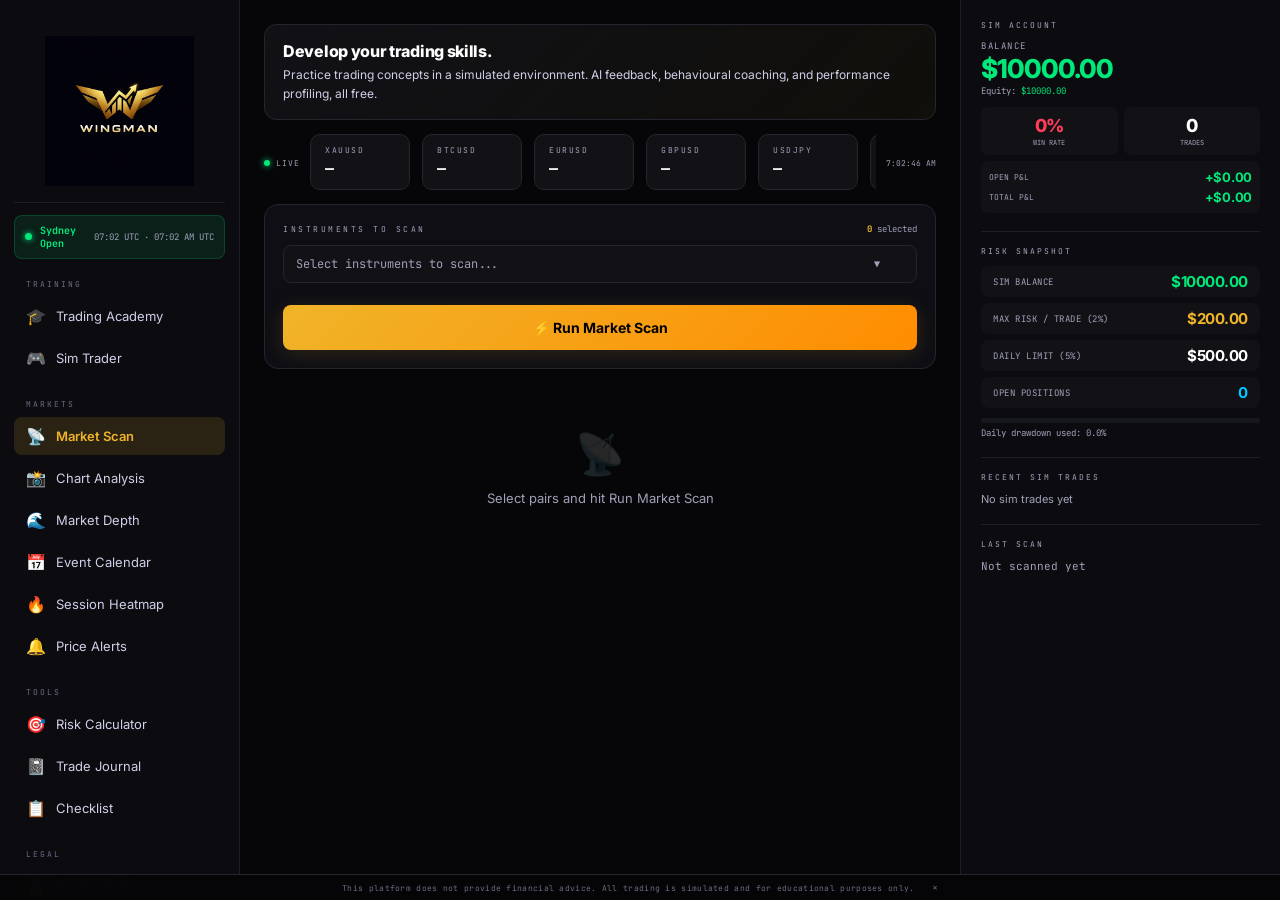
==== commit cc60a5e5: "fix: sync right panel open P&L with live prices" ====
--- a/index.html
+++ b/index.html
@@ -96,23 +96,6 @@
 ::-webkit-scrollbar-track { background:var(--bg1); }
 ::-webkit-scrollbar-thumb { background:var(--border3); border-radius:2px; }
 
-/* ═══════════════════════════════════════════
-   SETUP / ONBOARDING SCREEN
-═══════════════════════════════════════════ */
-#setup-screen {
-  min-height:100vh; display:flex; align-items:center; justify-content:center;
-  padding:24px; background:#060608;
-}
-.setup-wrap { width:100%; max-width:480px; }
-.setup-hero { text-align:center; margin-bottom:28px; }
-.setup-icon {
-  width:72px; height:72px; border-radius:20px; margin:0 auto 16px;
-  background:linear-gradient(135deg,#F0B429,#FF6B00);
-  display:flex; align-items:center; justify-content:center;
-  font-size:34px; box-shadow:0 8px 32px #F0B42930;
-}
-.setup-title { font-family:var(--font-display); font-size:32px; font-weight:800; letter-spacing:-1px; margin-bottom:6px; }
-.setup-sub { color:var(--text2); font-size:14px; line-height:1.6; }
 
 /* ═══════════════════════════════════════════
    CARDS & LAYOUT PRIMITIVES
@@ -186,6 +169,7 @@
 @keyframes fadeUp { from { opacity:0; transform:translateY(10px); } to { opacity:1; transform:translateY(0); } }
 @keyframes pulse { 0%,100% { opacity:1; } 50% { opacity:0.4; } }
 @keyframes shimmer { 0% { background-position:-200% 0; } 100% { background-position:200% 0; } }
+@keyframes ticker-scroll { 0% { transform:translateX(0); } 100% { transform:translateX(-50%); } }
 .fade-up { animation:fadeUp 0.35s ease forwards; }
 .pulse { animation:pulse 1.5s ease-in-out infinite; }
 .spinner {
@@ -289,8 +273,8 @@
 
 /* ─── SIDEBAR ITEMS ─── */
 .sidebar-brand {
-  display:flex; align-items:center; gap:10px;
-  padding:8px 8px 16px; margin-bottom:8px;
+  display:flex; align-items:center; justify-content:center;
+  padding:16px 12px 16px; margin-bottom:8px;
   border-bottom:1px solid var(--border);
 }
 .sidebar-brand-icon {
@@ -336,9 +320,14 @@
 
 /* ─── PRICE TICKER ─── */
 .price-ticker {
-  display:flex; gap:12px; overflow-x:auto; padding-bottom:2px;
-  -webkit-overflow-scrolling:touch; scrollbar-width:none;
-}
+  display:flex; gap:12px; overflow:hidden; padding-bottom:2px;
+  min-width:0; position:relative;
+}
+.price-ticker-track {
+  display:flex; gap:12px; flex-shrink:0;
+  animation:ticker-scroll 30s linear infinite;
+}
+.price-ticker-track:hover { animation-play-state:paused; }
 .price-ticker::-webkit-scrollbar { display:none; }
 .price-tile {
   background:var(--bg2); border:1px solid var(--border2);
@@ -1012,58 +1001,6 @@
 <!-- ═══════════════════════════════════════════
      SETUP / ONBOARDING
 ═══════════════════════════════════════════ -->
-<div id="setup-screen">
-  <div class="setup-wrap" style="max-width:520px;">
-    <div class="setup-hero">
-      <img src="wingmanlogo.png" alt="Wingman" style="width:100px;height:auto;margin:0 auto 16px;display:block;">
-      <div class="setup-sub">Your intelligent trader training platform, practice trading concepts in a safe, simulated environment with AI feedback</div>
-    </div>
-
-    <!-- Free trial CTA -->
-    <div style="background:linear-gradient(135deg,#F0B42912,#FF6B0008);border:1px solid var(--gold);border-radius:16px;padding:20px;margin-bottom:14px;text-align:center;">
-      <div style="font-family:var(--font-mono);font-size:9px;color:var(--gold);letter-spacing:2px;margin-bottom:6px;">START FREE · NO CARD NEEDED</div>
-      <div style="font-size:13px;color:var(--text2);line-height:1.6;margin-bottom:14px;">Practice trading concepts in a fully simulated environment. AI feedback, market scanning, and performance tools, all free. No account required to start.</div>
-      <button class="btn btn-primary" onclick="enterFree()" style="margin-bottom:0;font-size:15px;padding:15px 24px;">
-        ⚡ Enter Wingman, Free
-      </button>
-    </div>
-
-    <!-- Divider -->
-    <div style="display:flex;align-items:center;gap:10px;margin:4px 0 14px;">
-      <div style="flex:1;height:1px;background:var(--border);"></div>
-      <div style="font-family:var(--font-mono);font-size:9px;color:var(--text4);letter-spacing:1px;">OR SET UP YOUR OWN KEYS</div>
-      <div style="flex:1;height:1px;background:var(--border);"></div>
-    </div>
-
-    <div class="card">
-      <div class="card-label">Claude API Key: unlimited AI analysis</div>
-      <div class="key-wrap" style="margin-bottom:6px;">
-        <input type="password" class="input" id="claude-key-input" placeholder="sk-ant-api03-..." autocomplete="off">
-        <button class="key-eye" onclick="toggleVis('claude-key-input',this)">👁</button>
-      </div>
-      <div style="font-size:11px;color:var(--text3);">Get yours at <a href="https://console.anthropic.com" target="_blank">console.anthropic.com</a> ($5 credit lasts months)</div>
-    </div>
-
-    <!-- Twelve Data removed, metals.live used for gold/silver/platinum (no key needed) -->
-
-    <div class="card" style="border-color:var(--purple-dim);margin-bottom:14px;">
-      <div style="display:flex;justify-content:space-between;align-items:center;margin-bottom:8px;">
-        <div class="card-label" style="color:#A78BFA;margin:0;">Grok API Key: live sentiment</div>
-        <span style="font-family:var(--font-mono);font-size:8px;color:var(--green);">OPTIONAL · FREE TIER</span>
-      </div>
-      <div class="key-wrap">
-        <input type="password" class="input" id="grok-key-input" placeholder="xai-..." autocomplete="off" style="border-color:var(--purple-dim);">
-        <button class="key-eye" onclick="toggleVis('grok-key-input',this)">👁</button>
-      </div>
-      <div style="font-size:11px;color:var(--text3);margin-top:6px;">Get at <a href="https://console.x.ai" target="_blank" style="color:#A78BFA;">console.x.ai</a> (25 free req/day)</div>
-    </div>
-
-    <button class="btn btn-primary" onclick="saveKeys()" style="margin-bottom:10px;">
-      ⚡ Enter Wingman with My Keys
-    </button>
-    <div style="font-size:11px;color:var(--text3);text-align:center;line-height:1.5;">Keys saved on this device only. Never transmitted to any server except their own APIs.</div>
-  </div>
-</div>
 
 <!-- ═══════════════════════════════════════════
      MAIN APP
@@ -1076,7 +1013,7 @@
   <!-- MOBILE TOP BAR -->
   <div class="mobile-topbar">
     <div style="display:flex;align-items:center;gap:8px;cursor:pointer;" onclick="navigate('scan',null)">
-      <img src="wingmanlogo.png" alt="Wingman" style="height:42px;width:auto;display:block;">
+      <img src="wingmanlogo.png" alt="Wingman" style="height:48px;width:auto;display:block;">
     </div>
     <div style="display:flex;flex-direction:column;align-items:flex-end;gap:4px;">
       <div id="mobile-clock" style="font-family:var(--font-mono);font-size:10px;color:var(--text3);text-align:right;"></div>
@@ -1087,7 +1024,7 @@
   <!-- SIDEBAR (tablet + desktop) -->
   <div class="sidebar">
     <div class="sidebar-brand" style="cursor:pointer;" onclick="navigate('scan',null)">
-      <img src="wingmanlogo.png" alt="Wingman" style="width:110px;height:auto;display:block;margin-bottom:2px;">
+      <img src="wingmanlogo.png" alt="Wingman" style="width:80%;max-width:180px;height:auto;display:block;margin:0 auto;">
     </div>
 
     <!-- Session badge -->
@@ -1586,34 +1523,7 @@
       <div style="max-width:560px;">
 
 
-        <div class="card">
-          <div class="card-label">API Keys (optional)</div>
-          <div style="font-size:11px;color:var(--text3);margin-bottom:12px;line-height:1.6;">AI analysis is powered server-side. Add your Grok key below for live market sentiment.</div>
-          <!-- Claude key removed, AI analysis handled server-side -->
-          <div style="margin-bottom:12px;">
-            <div style="display:flex;align-items:center;gap:8px;margin-bottom:5px;">
-              <label class="input-label" style="margin:0;color:#A78BFA;">GROK API KEY</label>
-              <span style="font-family:var(--font-mono);font-size:7px;background:#A78BFA22;border:1px solid #A78BFA44;border-radius:3px;padding:1px 6px;color:#A78BFA;">OPTIONAL · FREE TIER</span>
-            </div>
-            <div class="key-wrap">
-              <input type="password" class="input" id="s-grok-key" placeholder="xai-..." autocomplete="off" style="border-color:#7C3AED44;">
-              <button class="key-eye" onclick="toggleVis('s-grok-key',this)">👁</button>
-            </div>
-            <div style="font-size:10px;color:var(--text3);margin-top:4px;">Powers live market sentiment. Get free key at <a href="https://console.x.ai" target="_blank" style="color:#A78BFA;">console.x.ai</a></div>
-          </div>
-          <div style="margin-bottom:12px;">
-            <div style="display:flex;align-items:center;gap:8px;margin-bottom:5px;">
-              <label class="input-label" style="margin:0;color:var(--blue);">GEMINI FLASH KEY</label>
-              <span style="font-family:var(--font-mono);font-size:7px;background:var(--blue-dim);border:1px solid #00C8FF44;border-radius:3px;padding:1px 6px;color:var(--blue);">OPTIONAL · FREE · 1500/DAY</span>
-            </div>
-            <div class="key-wrap">
-              <input type="password" class="input" id="s-gemini-key" placeholder="AIza..." autocomplete="off" style="border-color:#00C8FF33;">
-              <button class="key-eye" onclick="toggleVis('s-gemini-key',this)">👁</button>
-            </div>
-            <div style="font-size:10px;color:var(--text3);margin-top:4px;">Google Gemini Flash, alternative sentiment engine. Free 1,500 requests/day at <a href="https://aistudio.google.com" target="_blank" style="color:var(--blue);">aistudio.google.com</a></div>
-          </div>
-          <button class="btn btn-ghost" onclick="saveSettings()" style="width:100%;padding:10px;">Save Keys</button>
-        </div>
+
         <div class="card">
           <div class="card-label">Account Settings</div>
           <div style="margin-bottom:12px;">
@@ -2487,48 +2397,27 @@
 // ═══════════════════════════════════════════
 // STATE
 // ═══════════════════════════════════════════
-let apiKey = localStorage.getItem('wm_claude') || '';
-let tdKey  = localStorage.getItem('wm_td')     || '';
 let trades = JSON.parse(localStorage.getItem('wm_trades') || '[]');
 
-// ── FREE TRIAL ENGINE ──────────────────────────────────────────────────────
-// Gemini 2.5 Flash — free tier, no billing required, 500 req/day
-// Users get 3 free market scans before being asked for their own Claude key
-// ── WORKER CONFIG ────────────────────────────────────────────────────────────
-const WORKER_URL = 'https://wingman-worker.abuj07.workers.dev';
-let proToken = localStorage.getItem('wm_pro_token') || '';
+// ── API CONFIG ───────────────────────────────────────────────────────────────
+const WORKER_URL = '/api';
 function workerHeaders() {
-  const h = { 'Content-Type': 'application/json' };
-  if (proToken) h['X-Wingman-Token'] = proToken;
-  return h;
+  return { 'Content-Type': 'application/json' };
 }
 // ─────────────────────────────────────────────────────────────────────────────
-
-const DEMO_GEMINI_KEY = ''; // Set via Worker secret GEMINI_API_KEY — do not put real keys here
-const FREE_SCAN_LIMIT = 3;
-let freeScansUsed = parseInt(localStorage.getItem('wm_free_scans') || '0', 10);
-
-function getFreeScansRemaining() { return Math.max(0, FREE_SCAN_LIMIT - freeScansUsed); }
-function incrementFreeScans() {
-  freeScansUsed++;
-  localStorage.setItem('wm_free_scans', String(freeScansUsed));
-  updateTrialBadge();
-}
 function updateTrialBadge() {
-  // All features are free — hide trial badge always
   const badge = document.getElementById('trial-badge');
   if (badge) badge.style.display = 'none';
 }
 
-// Call Gemini 2.5 Flash for free demo scans
+// Gemini scan — routed through /api/gemini (server-side key)
 async function callGeminiForScan(systemPrompt, userPrompt) {
-  const key = DEMO_GEMINI_KEY;
   const body = {
     system_instruction: { parts: [{ text: systemPrompt }] },
     contents: [{ role: 'user', parts: [{ text: userPrompt }] }],
     generationConfig: { temperature: 0.3, maxOutputTokens: 3000, responseMimeType: 'application/json' }
   };
-  const res = await fetch(`https://generativelanguage.googleapis.com/v1beta/models/gemini-2.5-flash:generateContent?key=${key}`, {
+  const res = await fetch('/api/gemini?model=gemini-2.5-flash', {
     method: 'POST',
     headers: { 'Content-Type': 'application/json' },
     body: JSON.stringify(body)
@@ -2541,10 +2430,7 @@
   return data.candidates?.[0]?.content?.parts?.[0]?.text || '';
 }
 
-// Show upsell modal when free scans exhausted
-function showUpgradeModal() {
-  // All features are free — no upgrade required
-}
+function showUpgradeModal() {}
 function openSettingsFromModal() {
   document.getElementById('upgrade-modal').style.display = 'none';
   navigate('settings', null);
@@ -2678,42 +2564,7 @@
 // Free tier, commercial use permitted per Finnhub ToS
 const FINNHUB_KEY_BUILTIN = 'cva0arhr01qoivt1im7gcva0arhr01qoivt1im80';
 
-// ─── PRICE FALLBACK: exchangerate.host (free, commercial OK) ─────────────────
-// Covers forex pairs when Twelve Data is unavailable/exhausted
-async function fetchExchangeRatePrices(pairIds) {
-  // exchangerate.host supports forex via /latest?base=USD
-  const forexPairs = pairIds.filter(p => {
-    // Only vanilla forex pairs — metals and indices need TD
-    return ['EURUSD','GBPUSD','USDJPY','USDCHF','AUDUSD','USDCAD','NZDUSD',
-            'EURGBP','EURJPY','GBPJPY','AUDJPY','CADJPY','EURCHF','GBPCHF',
-            'EURCAD','AUDCAD','AUDNZD','CHFJPY'].includes(p);
-  });
-  if (!forexPairs.length) return {};
-  try {
-    // Get rates vs USD for all needed currencies
-    const currencies = [...new Set(forexPairs.flatMap(p => [p.slice(0,3), p.slice(3,6)]))].join(',');
-    const res  = await fetch(`https://api.exchangerate.host/latest?base=USD&symbols=${currencies}`, { signal: AbortSignal.timeout(6000) });
-    if (!res.ok) throw new Error('exchangerate.host ' + res.status);
-    const data = await res.json();
-    const rates = data.rates || {};
-    const out = {};
-    forexPairs.forEach(p => {
-      const base  = p.slice(0,3); // e.g. EUR
-      const quote = p.slice(3,6); // e.g. USD
-      if (base === 'USD' && rates[quote]) {
-        out[p] = 1 / rates[quote];
-      } else if (quote === 'USD' && rates[base]) {
-        out[p] = rates[base];
-      } else if (rates[base] && rates[quote]) {
-        out[p] = rates[base] / rates[quote];
-      }
-    });
-    return out;
-  } catch(e) {
-    console.warn('exchangerate.host failed:', e.message);
-    return {};
-  }
-}
+// Price fallback is now handled server-side in /api/prices (open.er-api.com via Upstash Redis)
 
 // Active Binance WebSocket connections — keyed by pair id
 const binanceWsSockets = {};
@@ -2721,10 +2572,11 @@
 const livePriceCache = {};
 // Track which source each price came from for display
 const priceSourceCache = {};
-// Whether TD has been confirmed exhausted this session
-let tdExhausted = false;
 
 // ─── BINANCE WEBSOCKET ───────────────────────────────────────────────────────
+// Debounce timer for sidebar refreshes triggered by Binance WS ticks
+let _binanceSidebarDebounce = null;
+
 function connectBinancePair(pairId) {
   const bSym = BINANCE_SYMBOLS[pairId];
   if (!bSym || binanceWsSockets[pairId]) return;
@@ -2736,6 +2588,9 @@
       livePriceCache[pairId] = price;
       priceSourceCache[pairId] = 'binance';
       updatePriceTileFromCache(pairId, price);
+      // Debounced sidebar refresh — at most once per 2s across all crypto ticks
+      clearTimeout(_binanceSidebarDebounce);
+      _binanceSidebarDebounce = setTimeout(updateSidebarStats, 2000);
     }
   };
   ws.onerror = () => { console.warn('Binance WS error for', pairId); };
@@ -2800,19 +2655,23 @@
   const pairs = HOME_PRICE_PAIRS;
   const mobile = document.getElementById('mobile-price-tiles');
   if (!mobile) return;
-  mobile.innerHTML = pairs.map(p => {
+  const lowDpPairs = ['BTCUSD','ETHUSD','SOLUSD','BNBUSD','ADAUSD','DOTUSD','LINKUSD','XRPUSD','US30','SPX500','NAS100','UK100','GER40','JPN225','AUS200','HK50','XAUUSD','XAGUSD','XPTUSD','XCUUSD','USOIL','UKOIL','NATGAS','COFFEE','COCOA','SUGAR','WHEAT','CORN','SOYBEAN','COTTON','LUMBER'];
+  const makeTile = (p, withId) => {
     const price = livePriceCache[p];
-    const lowDpPairs = ['BTCUSD','ETHUSD','SOLUSD','BNBUSD','ADAUSD','DOTUSD','LINKUSD','XRPUSD','US30','SPX500','NAS100','UK100','GER40','JPN225','AUS200','HK50','XAUUSD','XAGUSD','XPTUSD','XCUUSD','USOIL','UKOIL','NATGAS','COFFEE','COCOA','SUGAR','WHEAT','CORN','SOYBEAN','COTTON','LUMBER'];
     const dp = lowDpPairs.includes(p) ? 2 : 5;
     const src = priceSourceCache[p] || '';
     const srcBadge = src === 'binance' ? '<span style="font-size:7px;color:#F0B90B;margin-left:3px;">B</span>'
                    : src === 'er'      ? '<span style="font-size:7px;color:#00C8FF;margin-left:3px;">ER</span>'
                    : '';
-    return `<div class="price-tile" id="ptile-${p}" style="min-width:100px;">
+    return `<div class="price-tile"${withId ? ` id="ptile-${p}"` : ''} style="min-width:100px;">
       <div class="price-tile-pair">${p}${srcBadge}</div>
       <div class="price-tile-val">${price ? price.toFixed(dp) : '—'}</div>
     </div>`;
-  }).join('');
+  };
+  // Two copies for seamless loop
+  const tilesA = pairs.map(p => makeTile(p, true)).join('');
+  const tilesB = pairs.map(p => makeTile(p, false)).join('');
+  mobile.innerHTML = `<div class="price-ticker-track">${tilesA}${tilesB}</div>`;
 }
 
 // ═══════════════════════════════════════════
@@ -3362,7 +3221,7 @@
       { q: 'Two distinct valid setups form simultaneously on GBP/USD and EUR/JPY. You enter both at the same time with full size on each. Both move against you. You add a third position on AUD/USD. This sequence describes:', opts: ['Good diversification strategy','Overtrading and early tilt','Normal multi-pair trading','Conservative risk management'], ans: 1, exp: 'Entering multiple full-size positions simultaneously and then adding a third despite drawdown is overtrading. Tilt is imminent when the urge to trade is driven by loss aversion rather than valid setups.' },
       { q: 'EUR/USD has been rallying strongly for 4 hours. You have no setup — no confluence, no key level, no structure. But price is moving and you fear missing it. You enter long. This is:', opts: ['HTF bias alignment','Breakout trading','FOMO Entry','Momentum trading'], ans: 2, exp: 'Fear of Missing Out (FOMO) causes entries without a valid setup, typically near the exhaustion of a move. These entries often result in buying the top or selling the bottom of a momentum run.' },
       { q: 'What is the correct response when you trigger 2 or more behavioural flags in a single trading session?', opts: ['Increase position size to recover losses faster','Continue trading but only take A-grade setups','Stop trading for the rest of the session — you are in tilt','Call a financial advisor'], ans: 2, exp: 'Tilt is a compound state where multiple behavioural failures compound. The only correct response is to remove yourself from the market for the rest of that day, journal what happened, and return fresh.' },
-      { q: 'You have a daily maximum loss rule of 3%. Your account is $10,000. You have already lost $280 today. A high-quality setup appears. What should you do?', opts: ['Take the trade — it is a valid setup and you have not hit the limit yet','Take half size only since you are close to the daily limit','Skip the trade — you are too close to the limit to take another risk','Increase size to try to recover the day's losses'], ans: 0, exp: 'You have lost 2.8% — still within the 3% rule. A genuinely valid setup can be taken with correct sizing. However, if the trade triggers your remaining 0.2%, stop for the day regardless of outcome.' }
+      { q: 'You have a daily maximum loss rule of 3%. Your account is $10,000. You have already lost $280 today. A high-quality setup appears. What should you do?', opts: ['Take the trade — it is a valid setup and you have not hit the limit yet','Take half size only since you are close to the daily limit','Skip the trade — you are too close to the limit to take another risk','Increase size to try to recover the day\'s losses'], ans: 0, exp: 'You have lost 2.8% — still within the 3% rule. A genuinely valid setup can be taken with correct sizing. However, if the trade triggers your remaining 0.2%, stop for the day regardless of outcome.' }
     ]
   },
 
@@ -3586,30 +3445,12 @@
   updateRisk();
   startClock();
 
-  // Populate settings fields if keys exist
-  // Pro token status
-  const ptInput = document.getElementById('s-pro-token');
-  const ptStatus = document.getElementById('pro-token-status');
-  if (proToken && ptInput) {
-    ptInput.value = proToken.slice(0,10)+'...';
-    if (ptStatus) { ptStatus.textContent = '✅ Wingman Pro active'; ptStatus.style.color = 'var(--green)'; }
-  } else if (ptStatus) {
-    ptStatus.textContent = 'No token — subscribe at wingman-trade.com';
-  }
-  if (apiKey)   document.getElementById('s-claude-key').value  = apiKey.slice(0,10)+'...';
-  if (tdKey)    document.getElementById('s-td-key').value    = tdKey.slice(0,10)+'...';
-  if (grokKey)   { const gel = document.getElementById('s-grok-key');   if(gel) gel.value = grokKey.slice(0,10)+'...'; }
-  if (geminiKey)  { const mel = document.getElementById('s-gemini-key');  if(mel) mel.value = geminiKey.slice(0,10)+'...'; }
-  if (finnhubKey && finnhubKey !== FINNHUB_KEY_BUILTIN) {
-    // User has their own Finnhub key stored — no field to prefill (field removed from settings)
-  }
+
   renderAlerts();
   if (priceAlerts.filter(a=>!a.triggered).length) startAlertChecking();
 });
 
 function launchApp() {
-  document.getElementById('setup-screen').style.display = 'none';
-
   // Remove display:none but let CSS media queries control the layout value (grid/flex)
   const appEl = document.getElementById('app');
   appEl.style.removeProperty('display');
@@ -3658,43 +3499,11 @@
 // ═══════════════════════════════════════════
 // KEYS
 // ═══════════════════════════════════════════
-function toggleVis(id, btn) {
-  const el = document.getElementById(id);
-  el.type = el.type === 'password' ? 'text' : 'password';
-}
-
-function enterFree() {
-  launchApp();
-  toast('Welcome to Wingman — your trader training platform.');
-}
-
-function saveKeys() {
-  const ck = document.getElementById('claude-key-input').value.trim();
-  const tk = ''; // Twelve Data removed — metals.live used instead
-  const gk = document.getElementById('grok-key-input')?.value.trim() || '';
-  if (ck && !ck.startsWith('sk-ant')) { toast('❌ Claude key looks invalid'); return; }
-  if (ck) { apiKey = ck; localStorage.setItem('wm_claude', ck); }
-  if (tk) { tdKey  = tk; localStorage.setItem('wm_td',     tk); }
-  if (gk) { grokKey = gk; localStorage.setItem('wm_grok',  gk); }
-  launchApp();
-  toast('✅ Welcome to Wingman!');
-}
 
 function saveSettings() {
-  const ck = document.getElementById('s-claude-key').value.trim();
-  const tk = document.getElementById('s-td-key').value.trim();
-  const gk = document.getElementById('s-grok-key')?.value.trim()   || '';
-  const mk = document.getElementById('s-gemini-key')?.value.trim() || '';
-  if (ck && !ck.includes('...')) { apiKey    = ck; localStorage.setItem('wm_claude',  ck); }
-  if (tk && !tk.includes('...')) { tdKey     = tk; localStorage.setItem('wm_td',      tk); }
-  if (gk && !gk.includes('...')) { grokKey   = gk; localStorage.setItem('wm_grok',    gk); }
-  if (mk && !mk.includes('...')) { geminiKey = mk; localStorage.setItem('wm_gemini',  mk); }
-  const pt = document.getElementById('s-pro-token')?.value.trim() || '';
-  if (pt && !pt.includes('...')) { proToken = pt; localStorage.setItem('wm_pro_token', pt); }
   clearTimeout(priceRefreshTimer);
   fetchLivePrices();
-  updateTrialBadge(); // hide badge once Claude key or Pro token is saved
-  if (proToken) { toast('✅ Wingman Pro activated!'); } else { toast('✅ Keys saved'); }
+  toast('✅ Settings saved');
 }
 
 function saveAccountSettings() {
@@ -3960,60 +3769,27 @@
   const cryptoPairs  = allPairs.filter(p => BINANCE_SYMBOLS[p]);
   const nonCryptoPairs = allPairs.filter(p => !BINANCE_SYMBOLS[p]);
 
-  // ── Step 2: Non-crypto → Twelve Data (if key present and not exhausted) ──
-  let tdFailed = false;
-  if (nonCryptoPairs.length && tdKey && !tdExhausted) {
-    const symbols = nonCryptoPairs.map(p => TD_SYMBOLS[p]).filter(Boolean).join(',');
-    try {
-      const res = await fetch(`${WORKER_URL}/v1/candles?symbol=${symbols}&interval=1day&outputsize=1`);
-      const data = await res.json();
-      if (data.status === 'error') {
-        console.warn('TwelveData error:', data.message);
-        if (data.message && data.message.toLowerCase().includes('credits')) {
-          tdExhausted = true; // Don't hammer TD again this session
-          console.info('TwelveData credits exhausted — switching to forex rate fallback');
+  // ── Step 2: Non-crypto → /api/prices (TwelveData + open.er-api.com, Redis cached) ──
+  if (nonCryptoPairs.length) {
+    const symbols = nonCryptoPairs.map(p => TD_SYMBOLS[p]).filter(Boolean);
+    if (symbols.length) {
+      try {
+        const res = await fetch(`/api/prices?symbols=${encodeURIComponent(symbols.join(','))}`);
+        if (res.ok) {
+          const priceMap = await res.json();
+          nonCryptoPairs.forEach(p => {
+            const tdSym = TD_SYMBOLS[p];
+            const price = tdSym ? priceMap[tdSym] : undefined;
+            if (price && !isNaN(price)) {
+              livePriceCache[p] = price;
+              priceSourceCache[p] = priceMap._source || 'td';
+              updatePriceTileFromCache(p, price);
+            }
+          });
         }
-        tdFailed = true;
-      } else {
-        // Success — populate cache
-        nonCryptoPairs.forEach(p => {
-          const sym = TD_SYMBOLS[p];
-          const price = parseFloat(nonCryptoPairs.length === 1 ? data.price : data[sym]?.price);
-          if (!isNaN(price)) {
-            livePriceCache[p] = price;
-            priceSourceCache[p] = 'td';
-            updatePriceTileFromCache(p, price);
-          }
-        });
+      } catch(e) {
+        console.warn('Price API failed:', e.message);
       }
-    } catch(e) {
-      console.warn('TwelveData fetch failed:', e.message);
-      tdFailed = true;
-    }
-  } else if (nonCryptoPairs.length && !tdKey) {
-    tdFailed = true; // No key — try exchangerate.host for forex
-  }
-
-  // ── Step 3: exchangerate.host fallback for forex pairs (commercial OK) ──
-  if (nonCryptoPairs.length && (tdFailed || tdExhausted)) {
-    try {
-      const erResults = await fetchExchangeRatePrices(nonCryptoPairs);
-      nonCryptoPairs.forEach(p => {
-        if (erResults[p]) {
-          livePriceCache[p] = erResults[p];
-          priceSourceCache[p] = 'er';
-          updatePriceTileFromCache(p, erResults[p]);
-        }
-      });
-      // Pairs not covered by exchangerate.host (metals, indices, energy) — show dashes
-      // with a note to add Twelve Data key
-      const uncovered = nonCryptoPairs.filter(p => !erResults[p]);
-      if (uncovered.length && !tdKey) {
-        const mStamp = document.getElementById('mobile-price-stamp');
-        if (mStamp) mStamp.textContent = 'Add Twelve Data key for full prices';
-      }
-    } catch(e) {
-      console.warn('Price fallback failed:', e.message);
     }
   }
 
@@ -4024,6 +3800,9 @@
   if (mStamp)  mStamp.textContent = new Date().toLocaleTimeString();
   if (liveDot) liveDot.style.display = 'block';
   updateChartLivePrice(currentChartPair);
+
+  // ── Refresh right-panel open P&L with latest non-crypto prices ────────────
+  updateSidebarStats();
 
   // ── Schedule next poll (Binance WS handles crypto continuously) ───────────
   clearTimeout(priceRefreshTimer);
@@ -4071,22 +3850,17 @@
     }
   }
 
-  // 2. Twelve Data (if key present and not exhausted)
-  if (tdKey && !tdExhausted) {
-    try {
-      const sym = TD_SYMBOLS[symbol] || symbol;
-      const url = `${WORKER_URL}/v1/candles?symbol=${sym}&interval=${iv}&outputsize=${outputsize}`;
-      const res = await fetch(url);
-      const data = await res.json();
-      if (data.status === 'error') {
-        if (data.message?.toLowerCase().includes('credits')) tdExhausted = true;
-        throw new Error(data.message || 'TD error');
-      }
-      if (!data.values) throw new Error('TD returned no values');
-      return data.values;
-    } catch(e) {
-      console.warn('TD candles failed for', symbol, '—', e.message);
-    }
+  // 2. Twelve Data via /api/candles (Upstash Redis cached)
+  try {
+    const sym = TD_SYMBOLS[symbol] || symbol;
+    const url = `${WORKER_URL}/candles?symbol=${sym}&interval=${iv}&outputsize=${outputsize}`;
+    const res = await fetch(url);
+    const data = await res.json();
+    if (data.status === 'error') throw new Error(data.message || 'TD error');
+    if (!data.values) throw new Error('TD returned no values');
+    return data.values;
+  } catch(e) {
+    console.warn('TD candles failed for', symbol, '—', e.message);
   }
 
   // No candle data available — scan will run on Claude's knowledge only
@@ -4245,7 +4019,7 @@
       ${r.riskWarning ? `<div style="background:var(--red-dim);border:1px solid var(--red);border-radius:var(--r-sm);padding:10px 13px;margin-bottom:10px;font-size:12px;color:#ff9999;">🚨 ${r.riskWarning}</div>` : ''}
 
       <!-- Grok Sentiment (shown right after verdict) -->
-      ${r.grokSentiment ? renderGrokCard(r.grokSentiment) : (grokKey ? '' : '<div style="background:var(--purple-dim);border:1px solid #7C3AED33;border-radius:var(--r-sm);padding:10px 14px;margin-bottom:12px;font-size:11px;color:#A78BFA;">💜 Add a <strong>Grok</strong> or free <strong>Gemini Flash</strong> key in Settings to unlock live market sentiment. Gemini is free (1,500/day) — get it at <a href="https://aistudio.google.com" target="_blank" style="color:var(--blue);">aistudio.google.com</a></div>')}
+      ${r.grokSentiment ? renderGrokCard(r.grokSentiment) : ''}
 
       <!-- Trend -->
       <div class="card">
@@ -4671,39 +4445,7 @@
     return;
   }
 
-  if (!apiKey) {
-    // Offline summary without API
-    const wins   = allTrades.filter(t => t.pnl > 0).length;
-    const losses = allTrades.filter(t => t.pnl < 0).length;
-    const pnl    = allTrades.reduce((s,t) => s + t.pnl, 0);
-    const lots   = allTrades.map(t => t.lot || 0);
-    const avgLot = lots.length ? (lots.reduce((a,b) => a+b,0)/lots.length).toFixed(2) : '—';
-    // Detect lot escalation after losses
-    let escalationDetected = false;
-    for (let i = 1; i < allTrades.length; i++) {
-      if (allTrades[i-1].pnl < 0 && allTrades[i].lot > allTrades[i-1].lot * 1.5) {
-        escalationDetected = true; break;
-      }
-    }
-    card.innerHTML = `
-      <div style="display:grid;grid-template-columns:1fr 1fr 1fr;gap:8px;margin-bottom:10px;">
-        <div style="background:var(--bg2);border-radius:6px;padding:8px;text-align:center;">
-          <div style="font-family:var(--font-display);font-size:18px;font-weight:800;color:var(--green);">${wins}</div>
-          <div style="font-family:var(--font-mono);font-size:7px;color:var(--text3);margin-top:2px;">WINS</div>
-        </div>
-        <div style="background:var(--bg2);border-radius:6px;padding:8px;text-align:center;">
-          <div style="font-family:var(--font-display);font-size:18px;font-weight:800;color:var(--red);">${losses}</div>
-          <div style="font-family:var(--font-mono);font-size:7px;color:var(--text3);margin-top:2px;">LOSSES</div>
-        </div>
-        <div style="background:var(--bg2);border-radius:6px;padding:8px;text-align:center;">
-          <div style="font-family:var(--font-display);font-size:18px;font-weight:800;color:${pnl>=0?'var(--green)':'var(--red)'};">${pnl>=0?'+':''}$${pnl.toFixed(0)}</div>
-          <div style="font-family:var(--font-mono);font-size:7px;color:var(--text3);margin-top:2px;">NET P&L</div>
-        </div>
-      </div>
-      ${escalationDetected ? '<div style="background:var(--red-dim);border-radius:6px;padding:10px;margin-bottom:8px;font-size:12px;color:var(--text2);line-height:1.55;">⚠️ <strong style="color:var(--red);">Size escalation after loss detected.</strong> You increased lot size after a losing trade. This is a high-risk pattern. Keep lot size fixed regardless of previous results.</div>' : ''}
-      <div style="font-size:11px;color:var(--text3);">Avg lot size: <strong style="color:var(--text2);">${avgLot}</strong> · Add your analysis key in Settings for a full behavioural report.</div>`;
-    return;
-  }
+
 
   card.innerHTML = '<div class="pulse" style="font-family:var(--font-mono);font-size:11px;color:var(--text3);">Analysing your trading behaviour...</div>';
   if (btn) btn.disabled = true;
@@ -4720,7 +4462,7 @@
 {"summary":"2-3 sentence overview of their trading behaviour","riskPattern":"What their risk/sizing behaviour shows","psychologyPattern":"Emotional or psychological tendencies detected","lotScaling":"Analysis of how they scale positions — any martingale or escalation?","topStrength":"What they do well","topRisk":"The single biggest risk in their current approach","recommendation":"Most important thing to change or maintain"}`;
 
   try {
-    const res = await fetch(WORKER_URL + '/v1/behaviour', {
+    const res = await fetch(WORKER_URL + '/behaviour', {
       method:'POST',
       headers: workerHeaders(),
       body:JSON.stringify({ prompt })
@@ -4984,7 +4726,7 @@
 }`;
 
   try {
-    const res = await fetch(WORKER_URL + '/v1/behaviour', {
+    const res = await fetch(WORKER_URL + '/behaviour', {
       method: 'POST', headers: workerHeaders(),
       body: JSON.stringify({ prompt })
     });
@@ -5113,10 +4855,12 @@
 }
 
 function updateSidebarStats() {
-  // Pull stats from sim trader
+  // Pull stats from sim trader — use in-memory objects (not stale localStorage snapshots)
   const simTrades = JSON.parse(localStorage.getItem('wm_sim_trades') || '[]');
-  const simAcc    = JSON.parse(localStorage.getItem('wm_sim_account') || 'null') || { balance:10000, startBalance:10000 };
-  const simPos    = JSON.parse(localStorage.getItem('wm_sim_positions') || '[]');
+  const simAcc    = (typeof simAccount !== 'undefined' && simAccount) ? simAccount
+                    : (JSON.parse(localStorage.getItem('wm_sim_account') || 'null') || { balance:10000, startBalance:10000 });
+  const simPos    = (typeof simPositions !== 'undefined' && simPositions) ? simPositions
+                    : JSON.parse(localStorage.getItem('wm_sim_positions') || '[]');
 
   const total = simTrades.length;
   const wins  = simTrades.filter(t=>t.pnl>0).length;
@@ -5266,10 +5010,8 @@
 // ═══════════════════════════════════════════
 function clearAll() {
   if (confirm('Delete all trades and reset everything?')) {
-    localStorage.clear(); apiKey=''; tdKey=''; trades=[];
-    document.getElementById('app').style.display='none';
-    document.getElementById('setup-screen').style.display='flex';
-    toast('All data cleared');
+    localStorage.clear();
+    location.reload();
   }
 }
 
@@ -5288,40 +5030,16 @@
 
 
 // ═══════════════════════════════════════════
-// GROK STATE
-// ═══════════════════════════════════════════
-let grokKey    = localStorage.getItem('wm_grok')    || '';
-let finnhubKey = localStorage.getItem('wm_finnhub') || FINNHUB_KEY_BUILTIN;
-let geminiKey  = localStorage.getItem('wm_gemini')  || '';
-
-// ═══════════════════════════════════════════
-// GEMINI FLASH SENTIMENT (free alternative to Grok)
-// ═══════════════════════════════════════════
-async function runGeminiSentiment(pairs) {
-  if (!geminiKey) return null;
-  const prompt = `You are a financial markets sentiment analyst. Analyse current market sentiment for: ${pairs.join(', ')}. Today is ${new Date().toUTCString()}. For each instrument provide: sentiment score (-100 to +100), dominant narrative (2-3 sentences), key themes (3-5 tags), smart money signals, retail sentiment (contrarian indicator), upcoming risk events, and correlation context. Respond ONLY with raw JSON matching this format: {"sentiments":[{"pair":"XAUUSD","score":65,"narrative":"...","themes":["tag1","tag2"],"smartMoney":"...","retailSentiment":"...","riskEvents":["event1"],"correlationContext":"..."}]}`;
-  try {
-    const res = await fetch(`https://generativelanguage.googleapis.com/v1beta/models/gemini-1.5-flash:generateContent?key=${geminiKey}`, {
-      method:'POST',
-      headers:{ 'Content-Type':'application/json' },
-      body:JSON.stringify({ contents:[{ parts:[{ text:prompt }] }], generationConfig:{ temperature:0.3, maxOutputTokens:1500 } })
-    });
-    if (!res.ok) { console.warn('Gemini error:', res.status); return null; }
-    const data = await res.json();
-    const text = data.candidates?.[0]?.content?.parts?.[0]?.text || '';
-    return extractJSON(text);
-  } catch(e) { console.warn('Gemini fetch failed:', e); return null; }
-}
-
-// Returns sentiment from whichever key is available (Grok preferred, Gemini fallback)
+// SENTIMENT — all routed server-side
+// ═══════════════════════════════════════════
+const finnhubKey = FINNHUB_KEY_BUILTIN; // kept for legacy references; key lives in backend
+
 function sentimentPromptFor(pairs) {
   return `You are a financial markets sentiment analyst. Analyse current market sentiment for: ${pairs.join(', ')}. Today is ${new Date().toUTCString()}. For each instrument provide: sentiment score (-100 to +100), dominant narrative (2-3 sentences), key themes (3-5 tags), smart money signals, retail sentiment, upcoming risk events, correlation context. Respond ONLY with raw JSON: {"sentiments":[{"pair":"XAUUSD","score":65,"narrative":"...","themes":["tag1"],"smartMoney":"...","retailSentiment":"...","riskEvents":["event1"],"correlationContext":"..."}]}`;
 }
 
 async function runSentimentAnalysis(pairs) {
-  if (grokKey)   return runGrokSentiment(pairs);
-  if (geminiKey) return runGeminiSentiment(pairs);
-  return null;
+  return runGrokSentiment(pairs);
 }
 
 const GROK_SYSTEM = `You are a financial markets sentiment analyst with access to real-time social media, news, and market narrative data. You specialise in reading what professional traders, analysts and institutions are saying about financial markets RIGHT NOW.
@@ -5340,12 +5058,11 @@
 Format: {"sentiments":[{"pair":"XAUUSD","score":65,"narrative":"Gold is catching strong safe-haven bids as markets price in Fed rate cuts and geopolitical uncertainty persists. The DXY weakness is amplifying the move.","themes":["Fed cut bets","DXY weakness","Geopolitical risk","Safe haven demand"],"smartMoney":"Institutions accumulating on dips — COT data shows net long positions near multi-month highs","retailSentiment":"Retail heavily long — contrarian risk to the upside may be fading","riskEvents":["US CPI Thursday","Fed speakers Wednesday","Middle East developments"],"correlationContext":"Inverse DXY correlation tight. Watch EURUSD for dollar direction signal."}]}`;
 
 async function runGrokSentiment(pairs) {
-  if (!grokKey) return null;
   const prompt = `Analyse current market sentiment for: ${pairs.join(', ')}. Today is ${new Date().toUTCString()}. Provide full sentiment analysis for each instrument. JSON only.`;
   try {
-    const res = await fetch('https://api.x.ai/v1/chat/completions', {
+    const res = await fetch('/api/grok', {
       method:'POST',
-      headers:{ 'Content-Type':'application/json', 'Authorization':`Bearer ${grokKey}` },
+      headers:{ 'Content-Type':'application/json' },
       body:JSON.stringify({
         model:'grok-3',
         max_tokens:2000,
@@ -5371,7 +5088,7 @@
   const scoreLabel = score > 60 ? 'BULLISH' : score > 20 ? 'LEANING BULL' : score < -60 ? 'BEARISH' : score < -20 ? 'LEANING BEAR' : 'NEUTRAL';
   return `<div class="grok-card">
     <div class="grok-header">
-      <div class="grok-badge">${grokKey ? "GROK" : "GEMINI"} · SENTIMENT</div>
+      <div class="grok-badge">AI SENTIMENT</div>
       <div style="font-family:var(--font-mono);font-size:18px;font-weight:800;color:${scoreColor};">${score > 0 ? '+' : ''}${score}</div>
       <div style="font-family:var(--font-mono);font-size:9px;color:${scoreColor};background:${scoreColor}18;border-radius:4px;padding:2px 7px;">${scoreLabel}</div>
     </div>
@@ -5621,47 +5338,33 @@
 ${preEventWarnings ? preEventWarnings + '\n' : ''}${marketData}
 Provide full multi-timeframe analysis with 15M scalp setups, plain English explanations, and copy-ready trade summaries. JSON only.`;
 
-  // Free scan banner
-  if (usingFree) {
-    const rem = getFreeScansRemaining();
-    const banner = document.createElement('div');
-    banner.style.cssText = 'background:var(--gold-dim);border:1px solid var(--gold);border-radius:8px;padding:8px 12px;margin-bottom:10px;font-family:var(--font-mono);font-size:10px;color:var(--gold);display:flex;justify-content:space-between;align-items:center;gap:8px;flex-wrap:wrap;';
-    // All scans free — no banner needed
-    resultsDiv.appendChild(banner);
-  }
+
 
   try {
     let text = '';
     let grokSentiments = [];
 
-    if (usingFree) {
-      // ── FREE PATH: Gemini 2.5 Flash ─────────────────────────────────────
-      text = await callGeminiForScan(SCAN_SYSTEM, prompt);
-      incrementFreeScans();
-      // No sentiment on free tier — keep it clean
-    } else {
-      // ── PAID PATH: Claude + Grok/Gemini in parallel ──────────────────────
-      const [claudeRes, sentRes] = await Promise.allSettled([
-        fetch(WORKER_URL + '/v1/scan', {
-          method:'POST',
-          headers: workerHeaders(),
-          body:JSON.stringify({ system:SCAN_SYSTEM, messages:[{role:'user',content:prompt}] })
-        }),
-        proToken ? fetch(WORKER_URL + '/v1/sentiment', { method:'POST', headers:workerHeaders(), body:JSON.stringify({ prompt: sentimentPromptFor(pairs) }) }).then(r=>r.json()).catch(()=>null) : Promise.resolve(null)
-      ]);
-
-      if (claudeRes.status === 'rejected') throw new Error('Claude API error: ' + claudeRes.reason);
-      const claudeResp = claudeRes.value;
-      if (!claudeResp.ok) {
-        const e = await claudeResp.json().catch(()=>({}));
-        throw new Error(e?.error?.message || 'Claude API error ' + claudeResp.status);
-      }
-      const claudeData = await claudeResp.json();
-      text = claudeData.content?.find(b=>b.type==='text')?.text || '';
-
-      const sentData = sentRes.status === 'fulfilled' ? sentRes.value : null;
-      grokSentiments = sentData?.sentiments || [];
+    // ── Market Scan + Sentiment in parallel ──────────────────────
+    const [claudeRes, sentRes] = await Promise.allSettled([
+      fetch(WORKER_URL + '/scan', {
+        method:'POST',
+        headers: workerHeaders(),
+        body:JSON.stringify({ system:SCAN_SYSTEM, messages:[{role:'user',content:prompt}] })
+      }),
+      fetch(WORKER_URL + '/sentiment', { method:'POST', headers:workerHeaders(), body:JSON.stringify({ prompt: sentimentPromptFor(pairs) }) }).then(r=>r.json()).catch(()=>null)
+    ]);
+
+    if (claudeRes.status === 'rejected') throw new Error('Scan error: ' + claudeRes.reason);
+    const claudeResp = claudeRes.value;
+    if (!claudeResp.ok) {
+      const e = await claudeResp.json().catch(()=>({}));
+      throw new Error(e?.error?.message || 'Scan error ' + claudeResp.status);
     }
+    const claudeData = await claudeResp.json();
+    text = claudeData.content?.find(b=>b.type==='text')?.text || '';
+
+    const sentData = sentRes.status === 'fulfilled' ? sentRes.value : null;
+    grokSentiments = sentData?.sentiments || [];
 
     const parsed = extractJSON(text);
     if (!parsed) throw new Error('Could not read AI response. Try again.');
@@ -5680,15 +5383,6 @@
     if (voiceRow) voiceRow.style.display = 'block';
     fetchLivePrices();
 
-    // After free scans exhausted, nudge (don't block)
-    if (usingFree && getFreeScansRemaining() === 0) {
-      setTimeout(() => {
-        const nudge = document.createElement('div');
-        nudge.style.cssText = 'background:var(--bg2);border:1px solid var(--red);border-radius:8px;padding:10px 14px;margin-top:10px;font-size:12px;color:var(--text2);display:flex;justify-content:space-between;align-items:center;gap:8px;flex-wrap:wrap;';
-        // All scans free — no nudge
-        resultsDiv.appendChild(nudge);
-      }, 800);
-    }
 
   } catch(err) {
     errDiv.innerHTML = '⚠️ ' + err.message;
@@ -5852,7 +5546,7 @@
 {"score":75,"grade":"B","technicalAssessment":"2-3 sentences on the technical quality of this trade","psychologyAssessment":"2-3 sentences on the psychology/behaviour shown","patterns":"Any concerning patterns you see across recent trades","improvement":"The single most important thing this trader should focus on","strengths":"What they did well"}`;
 
   try {
-    const res = await fetch(WORKER_URL + '/v1/review', {
+    const res = await fetch(WORKER_URL + '/review', {
       method:'POST',
       headers: workerHeaders(),
       body:JSON.stringify({ prompt: reviewPrompt })
@@ -6041,12 +5735,12 @@
     renderNewsCalendar('all');
   } catch(e) {
     // Fallback: fetch today's key events
-    if (apiKey) {
+    {
       body.innerHTML = '<div style="font-size:11px;color:var(--text3);padding:8px 0;" class="pulse">Live feed unavailable — loading key events...</div>';
       try {
-        const res2 = await fetch('https://api.anthropic.com/v1/messages', {
+        const res2 = await fetch('/api/claude', {
           method:'POST',
-          headers:{ 'Content-Type':'application/json', 'x-api-key':apiKey, 'anthropic-version':'2023-06-01', 'anthropic-dangerous-direct-browser-access':'true' },
+          headers:{ 'Content-Type':'application/json' },
           body:JSON.stringify({
             model:'claude-haiku-4-5-20251001', max_tokens:800,
             messages:[{role:'user',content:`List the key economic events for ${new Date().toDateString()} that forex and commodity traders should know about. Include time (UTC), event name, country, and impact (high/medium/low). JSON only: {"events":[{"time":"13:30 UTC","event":"US Non-Farm Payrolls","country":"US","impact":"high","note":"Major USD mover"}]}`}]
@@ -6058,10 +5752,8 @@
         allNewsItems = (parsed?.events || []);
         renderNewsCalendar('all');
       } catch(e2) {
-        body.innerHTML = '<div style="font-size:12px;color:var(--text3);">Could not load calendar. Add a Twelve Data key for live data.</div>';
+        body.innerHTML = '<div style="font-size:12px;color:var(--text3);">Could not load calendar. Try again later.</div>';
       }
-    } else {
-      body.innerHTML = '<div style="font-size:12px;color:var(--text3);">Calendar feed unavailable. Try again later.</div>';
     }
   }
   if (btn) btn.textContent = '↻ Refresh';
@@ -6138,7 +5830,7 @@
   resultEl.innerHTML = '';
 
   try {
-    const res = await fetch(WORKER_URL + '/v1/analyse', {
+    const res = await fetch(WORKER_URL + '/analyse', {
       method:'POST',
       headers: workerHeaders(),
       body:JSON.stringify({
@@ -6913,8 +6605,7 @@
   // (e.g. a "CPI" event on TradingView gets upgraded to HIGH if Finnhub
   // has breaking headlines mentioning the same topic today)
   try {
-    const key = finnhubKey || FINNHUB_KEY_BUILTIN;
-    const newsRes = await fetch(`${WORKER_URL}/v1/news?category=general`, { signal: AbortSignal.timeout(6000) });
+    const newsRes = await fetch(`${WORKER_URL}/news?category=general`, { signal: AbortSignal.timeout(6000) });
     if (newsRes.ok) {
       const articles = await newsRes.json();
       // Build a set of hot keywords from today's Finnhub headlines
@@ -7123,10 +6814,9 @@
 async function fetchSpeakerAlerts() {
   const strip = document.getElementById('cal-speaker-strip');
   if (!strip) return;
-  const key = finnhubKey || FINNHUB_KEY_BUILTIN;
   const keywords = ['powell','lagarde','trump','fed','ecb','boe','opec','g7','fomc'];
   try {
-    const res = await fetch('${WORKER_URL}/v1/news?category=general');
+    const res = await fetch(`${WORKER_URL}/news?category=general`);
     if (!res.ok) return;
     const articles = await res.json();
 
@@ -7158,13 +6848,11 @@
   const body = document.getElementById('cal-news-body');
   const placeholder = document.getElementById('cal-news-placeholder');
   if (!body) return;
-  // Always use effective Finnhub key (built-in or user-supplied)
-  const key = finnhubKey || FINNHUB_KEY_BUILTIN;
   if (placeholder) placeholder.style.display = 'none';
   body.innerHTML = '<div class="pulse" style="font-family:var(--font-mono);font-size:11px;color:var(--text3);">Fetching headlines...</div>';
 
   try {
-    const res = await fetch('${WORKER_URL}/v1/news?category=general&minId=0');
+    const res = await fetch(`${WORKER_URL}/news?category=general&minId=0`);
     if (!res.ok) throw new Error('Finnhub ' + res.status);
     const articles = await res.json();
 
@@ -7674,15 +7362,14 @@
   if (mc)  { mc.style.padding = '0'; mc.style.overflow = 'hidden'; }
   if (rp)  rp.style.display = 'none';
   if (app) app.classList.add('chart-mode');
-  // Refresh open position P&L every 5 seconds
+  // Global sidebar refresh — runs on ALL tabs (right panel is always visible on desktop)
   clearInterval(simPriceTimer);
   simPriceTimer = setInterval(() => {
-    if (document.getElementById('tab-simtrader')?.classList.contains('active')) {
-      simUpdatePrice();
-      renderSimPositions();
-      simUpdateAccount();
-    }
-  }, 5000);
+    simUpdatePrice();
+    renderSimPositions();
+    simUpdateAccount();
+    updateSidebarStats();
+  }, 2000);
 }
 
 // Mobile nav - add Sim Trader
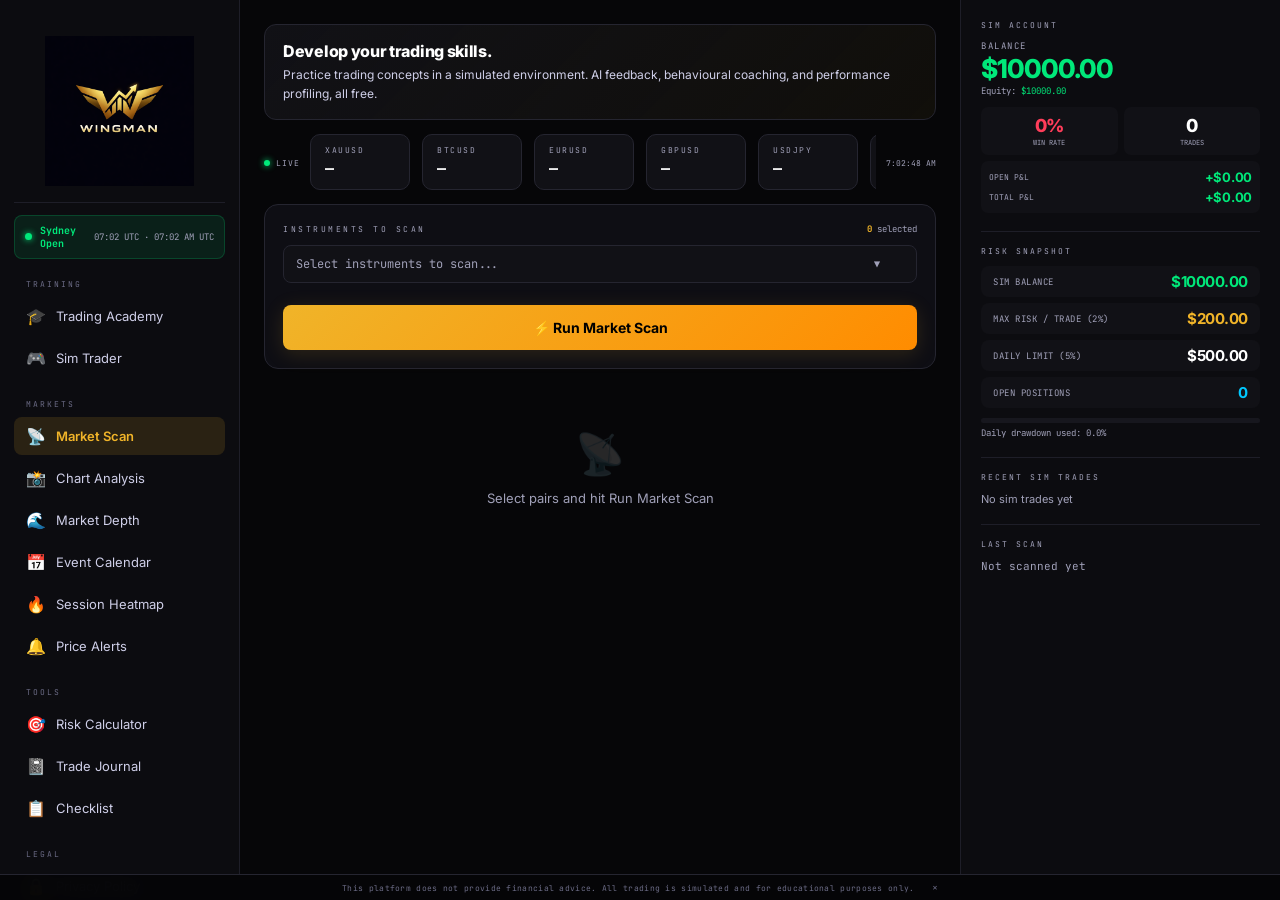
==== commit 361213e9: "sync open P&L directly from TradingView chart price feed" ====
--- a/index.html
+++ b/index.html
@@ -3497,6 +3497,65 @@
 }
 
 // ═══════════════════════════════════════════
+// TRADINGVIEW CHART PRICE SYNC
+// Listen for postMessage events broadcast by the TradingView widgetembed iframe.
+// TV sends quote updates as: { name: "quoteUpdate", data: { lp: <last price>, ... } }
+// We pipe these directly into livePriceCache so simGetPrice (and therefore all
+// open P&L calculations) use the exact same price the chart is displaying.
+// ═══════════════════════════════════════════
+(function setupTVPriceSync() {
+  // Reverse-map from TV symbol string → our pair id (e.g. "BINANCE:BTCUSDT" → "BTCUSD")
+  const tvToPairId = {};
+  if (typeof TV_SYMBOLS !== 'undefined') {
+    Object.entries(TV_SYMBOLS).forEach(([pairId, tvSym]) => {
+      tvToPairId[tvSym.toUpperCase()] = pairId;
+      // Also map without exchange prefix (e.g. "BTCUSDT" → "BTCUSD")
+      const bare = tvSym.split(':').pop();
+      if (bare) tvToPairId[bare.toUpperCase()] = pairId;
+    });
+  }
+
+  let _tvSidebarDebounce = null;
+
+  window.addEventListener('message', (evt) => {
+    // TradingView embeds come from tradingview.com
+    if (!evt.origin.includes('tradingview.com')) return;
+
+    let msg;
+    try { msg = typeof evt.data === 'string' ? JSON.parse(evt.data) : evt.data; }
+    catch { return; }
+
+    // Quote update payload
+    if (msg && msg.name === 'quoteUpdate' && msg.data) {
+      const d = msg.data;
+      const price = parseFloat(d.lp || d.last_price || d.close);
+      if (isNaN(price) || price <= 0) return;
+
+      // Identify which pair this quote belongs to
+      const rawSym = (d.symbol || d.name || '').toUpperCase();
+      const pairId = tvToPairId[rawSym] || currentChartPair;
+
+      if (pairId) {
+        livePriceCache[pairId] = price;
+        priceSourceCache[pairId] = 'tv';
+      }
+
+      // Also always update currentChartPair with whatever the chart shows
+      if (currentChartPair) {
+        livePriceCache[currentChartPair] = price;
+        priceSourceCache[currentChartPair] = 'tv';
+      }
+
+      // Debounced sidebar refresh — at most once per second from TV ticks
+      clearTimeout(_tvSidebarDebounce);
+      _tvSidebarDebounce = setTimeout(() => {
+        updateSidebarStats();
+      }, 1000);
+    }
+  });
+})();
+
+// ═══════════════════════════════════════════
 // KEYS
 // ═══════════════════════════════════════════
 
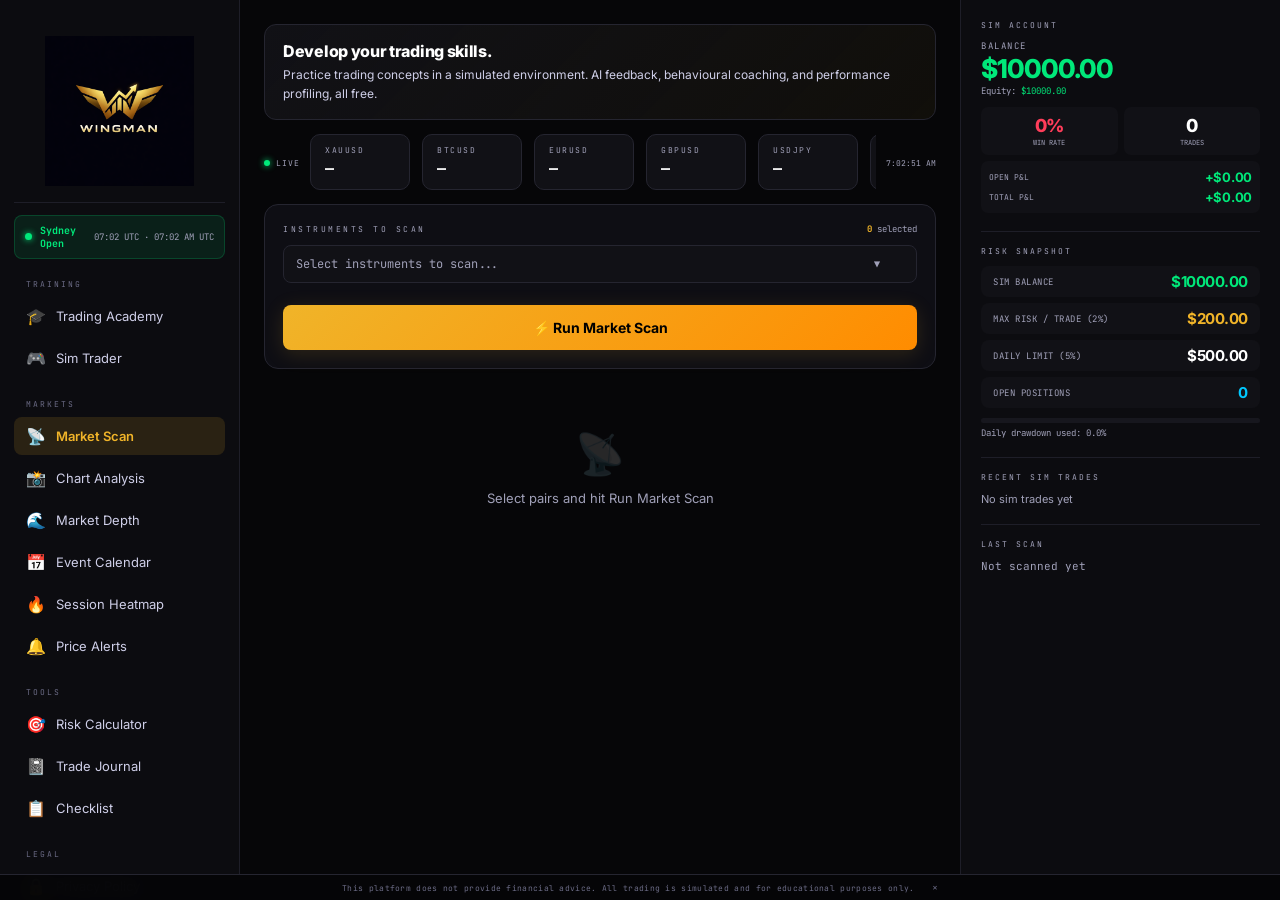
==== commit ff2a9597: "fix: use ETF proxies for indices in TwelveData, add price fetch diagnostics" ====
--- a/index.html
+++ b/index.html
@@ -2499,20 +2499,20 @@
     { id:'LINKUSD', label:'LINK/USD', name:'Chainlink',     td:'LINK/USD',     tv:'COINBASE:LINKUSD',  corr:'BTCUSD' },
   ],
   'Indices': [
-    { id:'US30',    label:'US30',     name:'Dow Jones',     td:'DJI',          tv:'FOREXCOM:DJI',      corr:'SPX500,NAS100' },
-    { id:'SPX500',  label:'SPX500',   name:'S&P 500',       td:'SPX',          tv:'FOREXCOM:SPX500',   corr:'US30,NAS100,BTCUSD' },
-    { id:'NAS100',  label:'NAS100',   name:'Nasdaq 100',    td:'NDX',          tv:'FOREXCOM:NAS100',   corr:'SPX500,BTCUSD' },
-    { id:'UK100',   label:'UK100',    name:'FTSE 100',      td:'FTSE',         tv:'FOREXCOM:UK100',    corr:'GBPUSD' },
-    { id:'GER40',   label:'GER40',    name:'DAX 40',        td:'DAX',          tv:'FOREXCOM:GER40',    corr:'EURUSD' },
-    { id:'JPN225',  label:'JPN225',   name:'Nikkei 225',    td:'N225',         tv:'FOREXCOM:JPN225',   corr:'USDJPY' },
-    { id:'AUS200',  label:'AUS200',   name:'ASX 200',       td:'AS51',         tv:'FOREXCOM:AUS200',   corr:'AUDUSD,XCUUSD' },
-    { id:'HK50',    label:'HK50',     name:'Hang Seng',     td:'HSI',          tv:'FOREXCOM:HK50',     corr:'AUDUSD' },
+    { id:'US30',    label:'US30',     name:'Dow Jones',     td:'DIA',          tv:'FOREXCOM:DJI',      corr:'SPX500,NAS100' },
+    { id:'SPX500',  label:'SPX500',   name:'S&P 500',       td:'SPY',          tv:'FOREXCOM:SPX500',   corr:'US30,NAS100,BTCUSD' },
+    { id:'NAS100',  label:'NAS100',   name:'Nasdaq 100',    td:'QQQ',          tv:'FOREXCOM:NAS100',   corr:'SPX500,BTCUSD' },
+    { id:'UK100',   label:'UK100',    name:'FTSE 100',      td:'ISF',          tv:'FOREXCOM:UK100',    corr:'GBPUSD' },
+    { id:'GER40',   label:'GER40',    name:'DAX 40',        td:'EWG',          tv:'FOREXCOM:GER40',    corr:'EURUSD' },
+    { id:'JPN225',  label:'JPN225',   name:'Nikkei 225',    td:'EWJ',          tv:'FOREXCOM:JPN225',   corr:'USDJPY' },
+    { id:'AUS200',  label:'AUS200',   name:'ASX 200',       td:'EWA',          tv:'FOREXCOM:AUS200',   corr:'AUDUSD,XCUUSD' },
+    { id:'HK50',    label:'HK50',     name:'Hang Seng',     td:'EWH',          tv:'FOREXCOM:HK50',     corr:'AUDUSD' },
   ],
   'Energy': [
     { id:'USOIL',   label:'WTI',      name:'Crude Oil WTI', td:'WTI/USD',      tv:'NYMEX:CL1!',        corr:'USDCAD,CADJPY' },
     { id:'UKOIL',   label:'BRENT',    name:'Brent Crude',   td:'BRENT/USD',    tv:'NYMEX:BB1!',        corr:'USOIL,GBPUSD' },
-    { id:'NATGAS',  label:'NATGAS',   name:'Natural Gas',   td:'NATURAL_GAS',  tv:'NYMEX:NG1!',        corr:'USOIL' },
-    { id:'GASUSD',  label:'GASOLINE', name:'Gasoline',      td:'GASOLINE',     tv:'NYMEX:RB1!',        corr:'USOIL' },
+    { id:'NATGAS',  label:'NATGAS',   name:'Natural Gas',   td:'NATURAL_GAS/USD', tv:'NYMEX:NG1!',     corr:'USOIL' },
+    { id:'GASUSD',  label:'GASOLINE', name:'Gasoline',      td:'GASOLINE/USD', tv:'NYMEX:RB1!',        corr:'USOIL' },
   ],
   'Softs & Ags': [
     { id:'COFFEE',  label:'COFFEE',   name:'Coffee',        td:'COFFEE',       tv:'ICEUS:KC1!',        corr:'' },
@@ -3829,6 +3829,10 @@
   const nonCryptoPairs = allPairs.filter(p => !BINANCE_SYMBOLS[p]);
 
   // ── Step 2: Non-crypto → /api/prices (TwelveData + open.er-api.com, Redis cached) ──
+  // ETF proxies are used for indices (DIA≈US30/100, SPY≈SPX500/10, QQQ≈NAS100/~43)
+  // Scale factors convert ETF price → approximate index point value
+  const ETF_SCALE = { US30: 100, SPX500: 10, NAS100: 43, UK100: 110, GER40: 50, JPN225: 650, AUS200: 55, HK50: 700 };
+
   if (nonCryptoPairs.length) {
     const symbols = nonCryptoPairs.map(p => TD_SYMBOLS[p]).filter(Boolean);
     if (symbols.length) {
@@ -3838,8 +3842,10 @@
           const priceMap = await res.json();
           nonCryptoPairs.forEach(p => {
             const tdSym = TD_SYMBOLS[p];
-            const price = tdSym ? priceMap[tdSym] : undefined;
+            let price = tdSym ? priceMap[tdSym] : undefined;
             if (price && !isNaN(price)) {
+              // Apply scale factor for ETF-proxied indices
+              if (ETF_SCALE[p]) price = price * ETF_SCALE[p];
               livePriceCache[p] = price;
               priceSourceCache[p] = priceMap._source || 'td';
               updatePriceTileFromCache(p, price);
@@ -7044,6 +7050,16 @@
   const orderType = document.getElementById('sim-order-type').value;
   const limitPx   = parseFloat(document.getElementById('sim-entry-price')?.value) || null;
 
+  // ── Hard Stop enforcement — block new trades while suspended ──────────────
+  if (simAccount && simAccount.peakBalance) {
+    const ddPct = ((simAccount.peakBalance - simAccount.balance) / simAccount.peakBalance) * 100;
+    const tier = getDrawdownTier(ddPct);
+    if (tier.level >= 3) {
+      toast('🛑 HARD STOP — Trading suspended. Close all positions and step away.');
+      return;
+    }
+  }
+
   const price = orderType === 'market'
     ? (simGetPrice(inst) || 0)
     : (limitPx || simGetPrice(inst) || 0);
@@ -7127,8 +7143,12 @@
   const amt = prompt('Enter amount to add ($):');
   const n   = parseFloat(amt);
   if (!n || n <= 0) return;
-  simAccount.balance    += n;
+  simAccount.balance      += n;
   simAccount.startBalance += n;
+  // Adding funds raises the peak — recalculate so drawdown banner reflects new baseline
+  if (!simAccount.peakBalance || simAccount.balance > simAccount.peakBalance) {
+    simAccount.peakBalance = simAccount.balance;
+  }
   simSave();
   simUpdateAccount();
   toast(`✅ Added $${n.toFixed(2)} to sim account`);
@@ -7138,7 +7158,7 @@
   if (!confirm('Reset sim account to $10,000? All positions and history will be cleared.')) return;
   simPositions = [];
   simHistory   = [];
-  simAccount   = { balance: 10000, startBalance: 10000 };
+  simAccount   = { balance: 10000, startBalance: 10000, peakBalance: 10000 };
   simSave();
   renderSimPositions();
   renderSimHistory();
@@ -7158,17 +7178,19 @@
   if (!el) return;
 
   // ── Drawdown Protection Tier (Sim Trader) ────────────────────────────────
-  // Compute drawdown from sim account peak vs current balance
+  // Track the all-time peak balance. Initialise from startBalance the first time.
+  // Only update peak when balance genuinely exceeds it — never downward.
   const simDDEl = document.getElementById('sim-drawdown-strip');
   if (simDDEl && simAccount) {
-    const peak    = Math.max(simAccount.startBalance || 10000, simAccount.balance || 10000);
-    const current = simAccount.balance || 10000;
-    // Track peak separately in simAccount
-    if (!simAccount.peakBalance || simAccount.balance > simAccount.peakBalance) {
+    if (!simAccount.peakBalance || simAccount.peakBalance < simAccount.startBalance) {
+      simAccount.peakBalance = simAccount.startBalance || 10000;
+    }
+    if (simAccount.balance > simAccount.peakBalance) {
       simAccount.peakBalance = simAccount.balance;
       simSave();
     }
-    const peakBal = simAccount.peakBalance || peak;
+    const peakBal = simAccount.peakBalance;
+    const current = simAccount.balance || 10000;
     const ddHtml = renderDrawdownTierStrip(peakBal, current);
     if (ddHtml) {
       simDDEl.style.display = 'block';
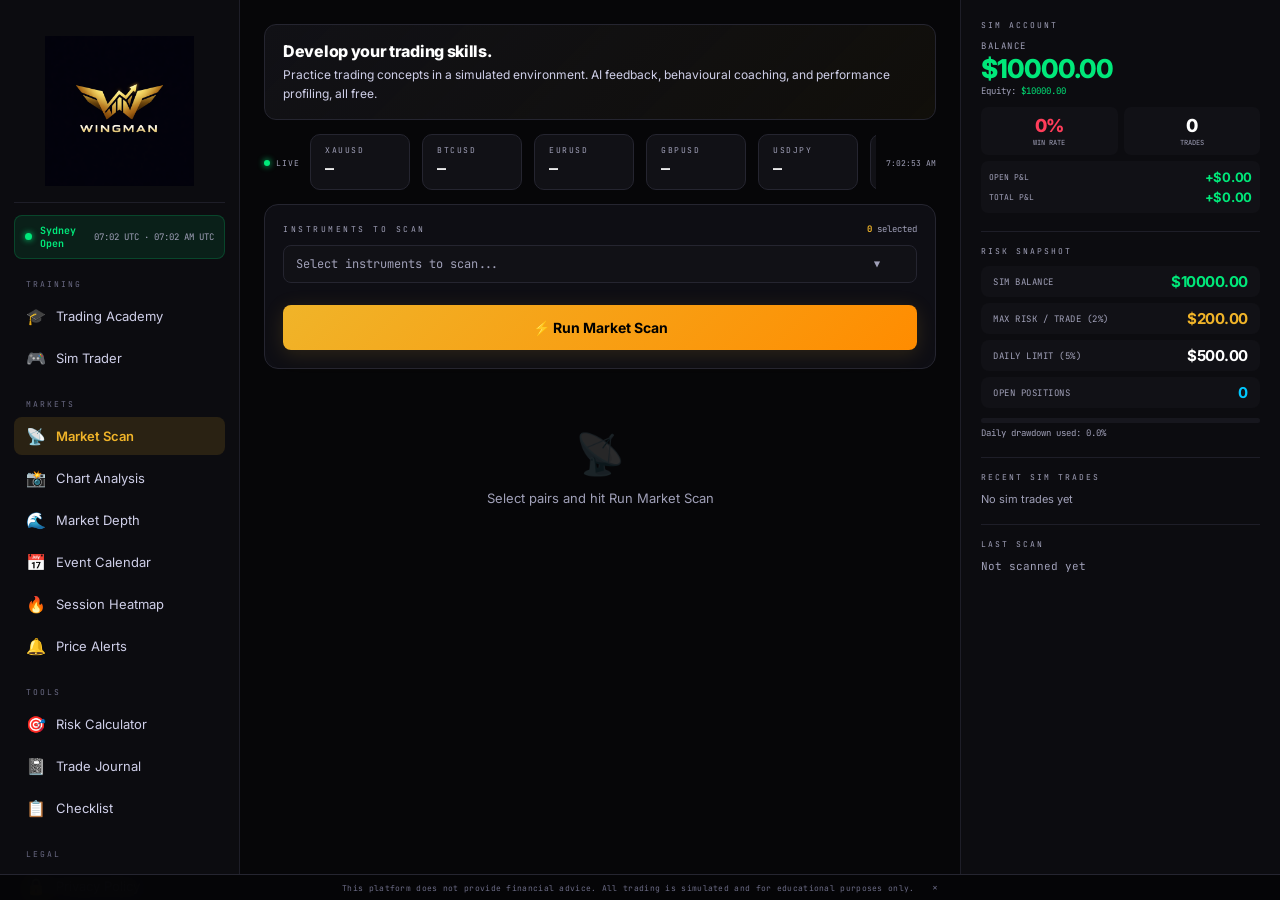
==== commit 31d731d8: "Fix sim trader live prices and ticker display" ====
--- a/index.html
+++ b/index.html
@@ -2623,6 +2623,9 @@
 }
 
 // ─── PRICE TILE RENDERER ─────────────────────────────────────────────────────
+// Debounce timer: rebuilds the full strip (both scroll copies) at most once per 500ms
+let _stripRebuildTimer = null;
+
 function updatePriceTileFromCache(pairId, price) {
   const lowDpPairs = ['BTCUSD','ETHUSD','SOLUSD','BNBUSD','ADAUSD','DOTUSD','LINKUSD','XRPUSD','US30','SPX500','NAS100','UK100','GER40','JPN225','AUS200','HK50','XAUUSD','XAGUSD','XPTUSD','XCUUSD','USOIL','UKOIL','NATGAS','COFFEE','COCOA','SUGAR','WHEAT','CORN','SOYBEAN','COTTON','LUMBER'];
   const dp = lowDpPairs.includes(pairId) ? 2 : 5;
@@ -2637,6 +2640,7 @@
   const srcBadge = src === 'binance' ? '<span style="font-size:7px;color:#F0B90B;margin-left:3px;">B</span>'
                  : src === 'er'      ? '<span style="font-size:7px;color:#00C8FF;margin-left:3px;">ER</span>'
                  : '';
+  // Update the named tile (first scroll copy) in-place
   const el = document.getElementById('ptile-' + pairId);
   if (el) {
     el.className = `price-tile ${flashClass}`;
@@ -2645,6 +2649,9 @@
       <div class="price-tile-val ${changeClass}">${price.toFixed(dp)}${arrow}</div>`;
     setTimeout(() => el.classList.remove('flash-up','flash-down'), 800);
   }
+  // Debounced full rebuild so the second (unnamed) scroll copy also shows live prices
+  clearTimeout(_stripRebuildTimer);
+  _stripRebuildTimer = setTimeout(() => { if (typeof rebuildPriceStrip === 'function') rebuildPriceStrip(); }, 500);
 }
 
 // Default home page price strip — always show these regardless of scan selection
@@ -3544,6 +3551,14 @@
       if (currentChartPair) {
         livePriceCache[currentChartPair] = price;
         priceSourceCache[currentChartPair] = 'tv';
+      }
+
+      // Also update the sim chart instrument if it differs from currentChartPair
+      if (typeof currentSimChartPair !== 'undefined' && currentSimChartPair && currentSimChartPair !== currentChartPair) {
+        livePriceCache[currentSimChartPair] = price;
+        priceSourceCache[currentSimChartPair] = 'tv';
+        // Refresh sim price display
+        if (typeof simUpdatePrice === 'function') simUpdatePrice();
       }
 
       // Debounced sidebar refresh — at most once per second from TV ticks
@@ -7064,7 +7079,15 @@
     ? (simGetPrice(inst) || 0)
     : (limitPx || simGetPrice(inst) || 0);
 
-  if (!price) { toast('⚠️ No live price — ensure Twelve Data or Binance is connected'); return; }
+  if (!price) {
+    toast('⏳ Fetching price for ' + inst + '...');
+    fetchPriceForInstrument(inst).then(() => {
+      simUpdatePrice();
+      if (simGetPrice(inst)) simPlaceOrder();
+      else toast('⚠️ No live price available for ' + inst + '. Try selecting the instrument again.');
+    });
+    return;
+  }
 
   const pipVal = inst === 'XAUUSD' ? 100 : inst === 'BTCUSD' ? 1 : inst === 'ETHUSD' ? 1 :
     ['US30','SPX500','NAS100'].includes(inst) ? 1 : 10;
@@ -7323,14 +7346,59 @@
   simLoadChart();
 }
 
+// Tracks which instrument the sim chart iframe is currently showing
+// so postMessage price ticks from that iframe are routed correctly
+let currentSimChartPair = 'XAUUSD';
+
 function simOnInstrumentChange() {
+  const inst = document.getElementById('sim-instrument')?.value || 'XAUUSD';
+  currentSimChartPair = inst;
   simLoadChart();
   simUpdatePrice();
   simCalcRisk();
+  // Immediately fetch price from API if not already in cache
+  if (!livePriceCache[inst]) {
+    fetchPriceForInstrument(inst).then(() => {
+      simUpdatePrice();
+      simCalcRisk();
+    });
+  }
+}
+
+// Fetch price for a single instrument and populate livePriceCache.
+// Uses Binance WS for crypto (connects if not already), /api/prices for everything else.
+async function fetchPriceForInstrument(inst) {
+  if (!inst) return;
+  // If it's a crypto pair with a Binance symbol, connect the WS — it will populate cache asynchronously
+  if (BINANCE_SYMBOLS[inst]) {
+    connectBinancePair(inst);
+    // Give the WS a moment to deliver the first tick, then fall through to API if still missing
+    await new Promise(r => setTimeout(r, 600));
+    if (livePriceCache[inst]) return;
+  }
+  // Non-crypto (or crypto WS didn't deliver in time): hit /api/prices directly
+  const tdSym = TD_SYMBOLS[inst];
+  if (!tdSym) return;
+  try {
+    const res = await fetch(`/api/prices?symbols=${encodeURIComponent(tdSym)}`);
+    if (!res.ok) return;
+    const data = await res.json();
+    const ETF_SCALE = { US30: 100, SPX500: 10, NAS100: 43, UK100: 110, GER40: 50, JPN225: 650, AUS200: 55, HK50: 700 };
+    let price = data[tdSym];
+    if (price && !isNaN(price)) {
+      if (ETF_SCALE[inst]) price = price * ETF_SCALE[inst];
+      livePriceCache[inst] = price;
+      priceSourceCache[inst] = data._source || 'td';
+      updatePriceTileFromCache(inst, price);
+    }
+  } catch (e) {
+    console.warn('fetchPriceForInstrument failed for', inst, e.message);
+  }
 }
 
 function simLoadChart() {
   const inst = document.getElementById('sim-instrument')?.value || 'XAUUSD';
+  currentSimChartPair = inst;
   const sym  = encodeURIComponent(TV_SYMBOLS[inst] || 'OANDA:XAUUSD');
   const frame = document.getElementById('sim-chart-frame');
   if (frame) {
@@ -7358,7 +7426,15 @@
   const leverage = parseFloat(document.getElementById('sim-leverage')?.value) || 100;
   const price    = simGetPrice(inst);
 
-  if (!price) { toast('⚠️ No live price available for this instrument'); return; }
+  if (!price) {
+    toast('⏳ Fetching price for ' + inst + '...');
+    fetchPriceForInstrument(inst).then(() => {
+      simUpdatePrice();
+      if (simGetPrice(inst)) simConfirmOrder();
+      else toast('⚠️ No live price available for ' + inst + '. Try selecting the instrument again.');
+    });
+    return;
+  }
 
   const dp      = ['BTCUSD','ETHUSD','US30','SPX500','NAS100','XAUUSD','XAGUSD'].includes(inst) ? 2 : 5;
   const pipVal  = inst === 'XAUUSD' ? 100 : inst === 'BTCUSD' || inst === 'ETHUSD' ? 1 : ['US30','SPX500','NAS100'].includes(inst) ? 1 : 10;
@@ -7436,6 +7512,12 @@
   simSetDir('BUY');
   // Load chart on first visit or when switching instruments
   simLoadChart();
+  // Pre-fetch price for the currently selected instrument so the panel isn't blank
+  const initInst = document.getElementById('sim-instrument')?.value || 'XAUUSD';
+  currentSimChartPair = initInst;
+  if (!livePriceCache[initInst]) {
+    fetchPriceForInstrument(initInst).then(() => { simUpdatePrice(); simCalcRisk(); });
+  }
   // Ensure correct CSS for full-height
   const mc  = document.querySelector('.main-content');
   const rp  = document.getElementById('right-panel');
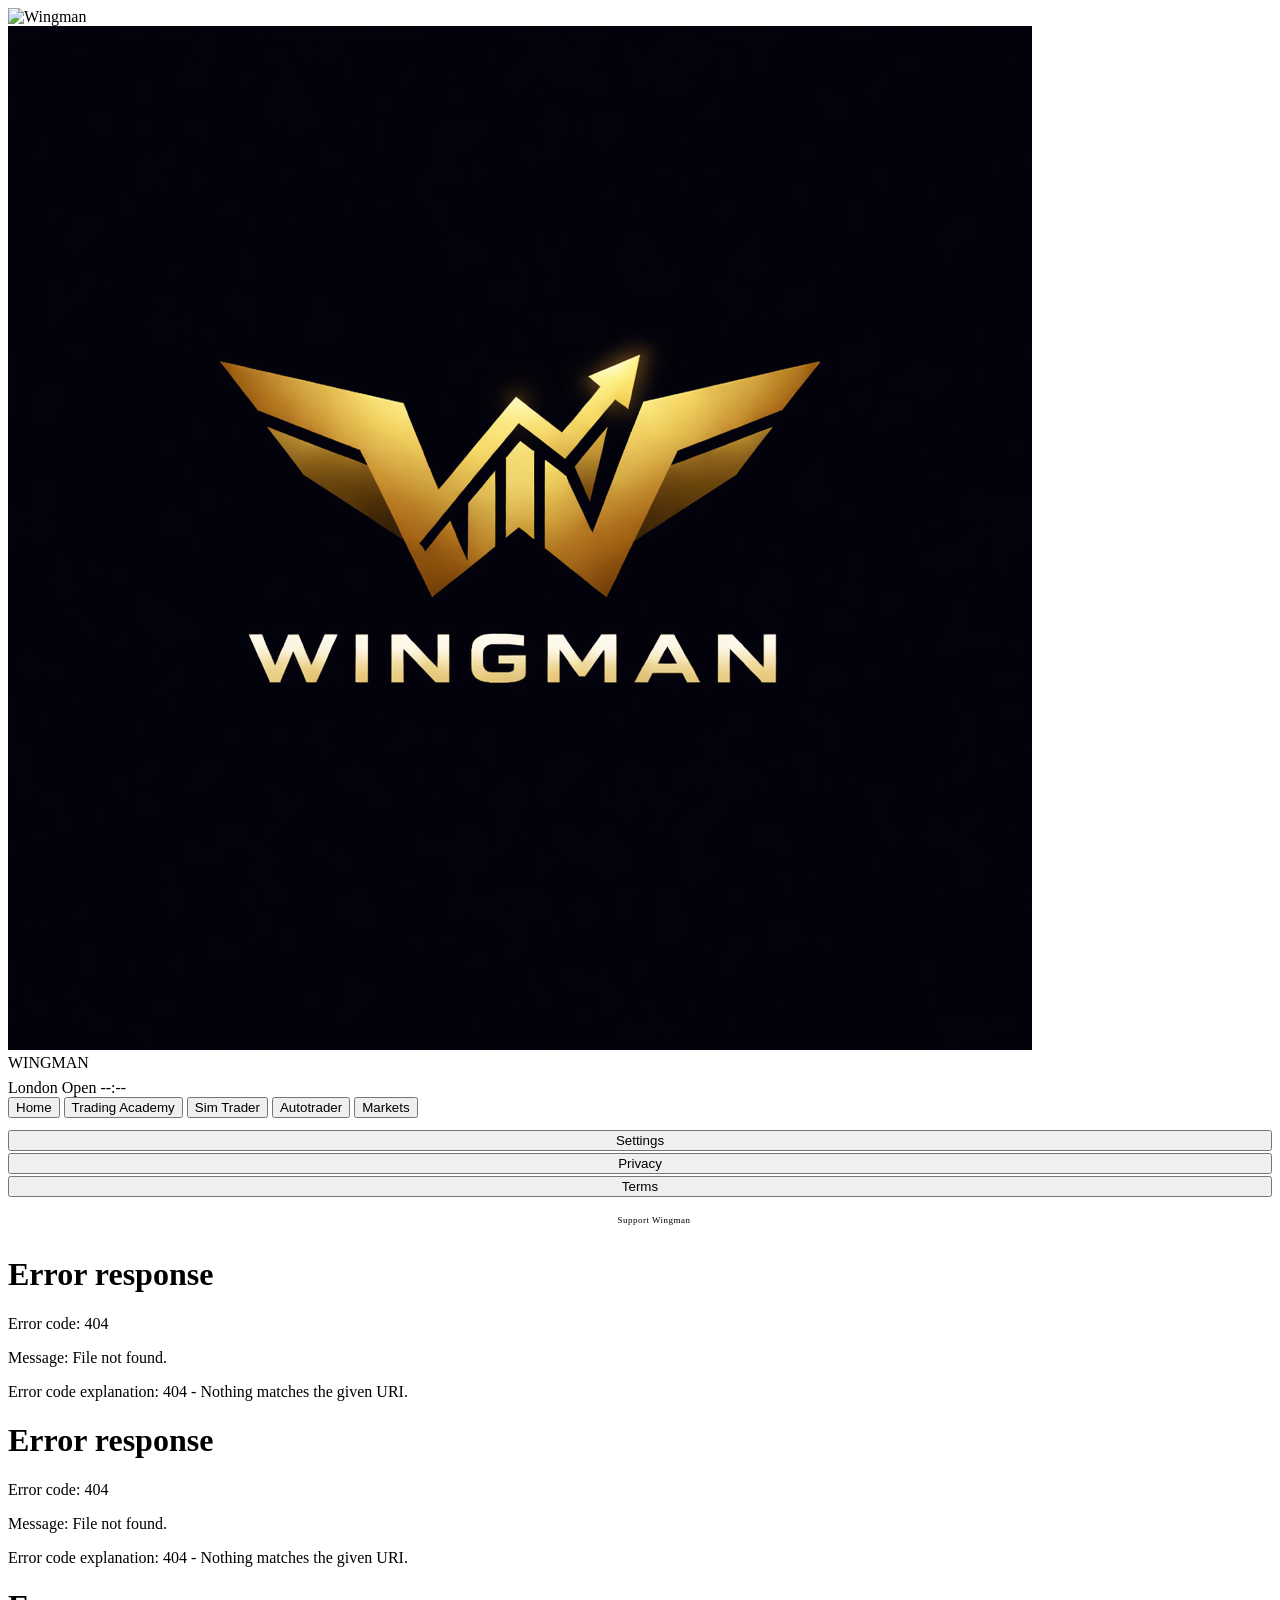
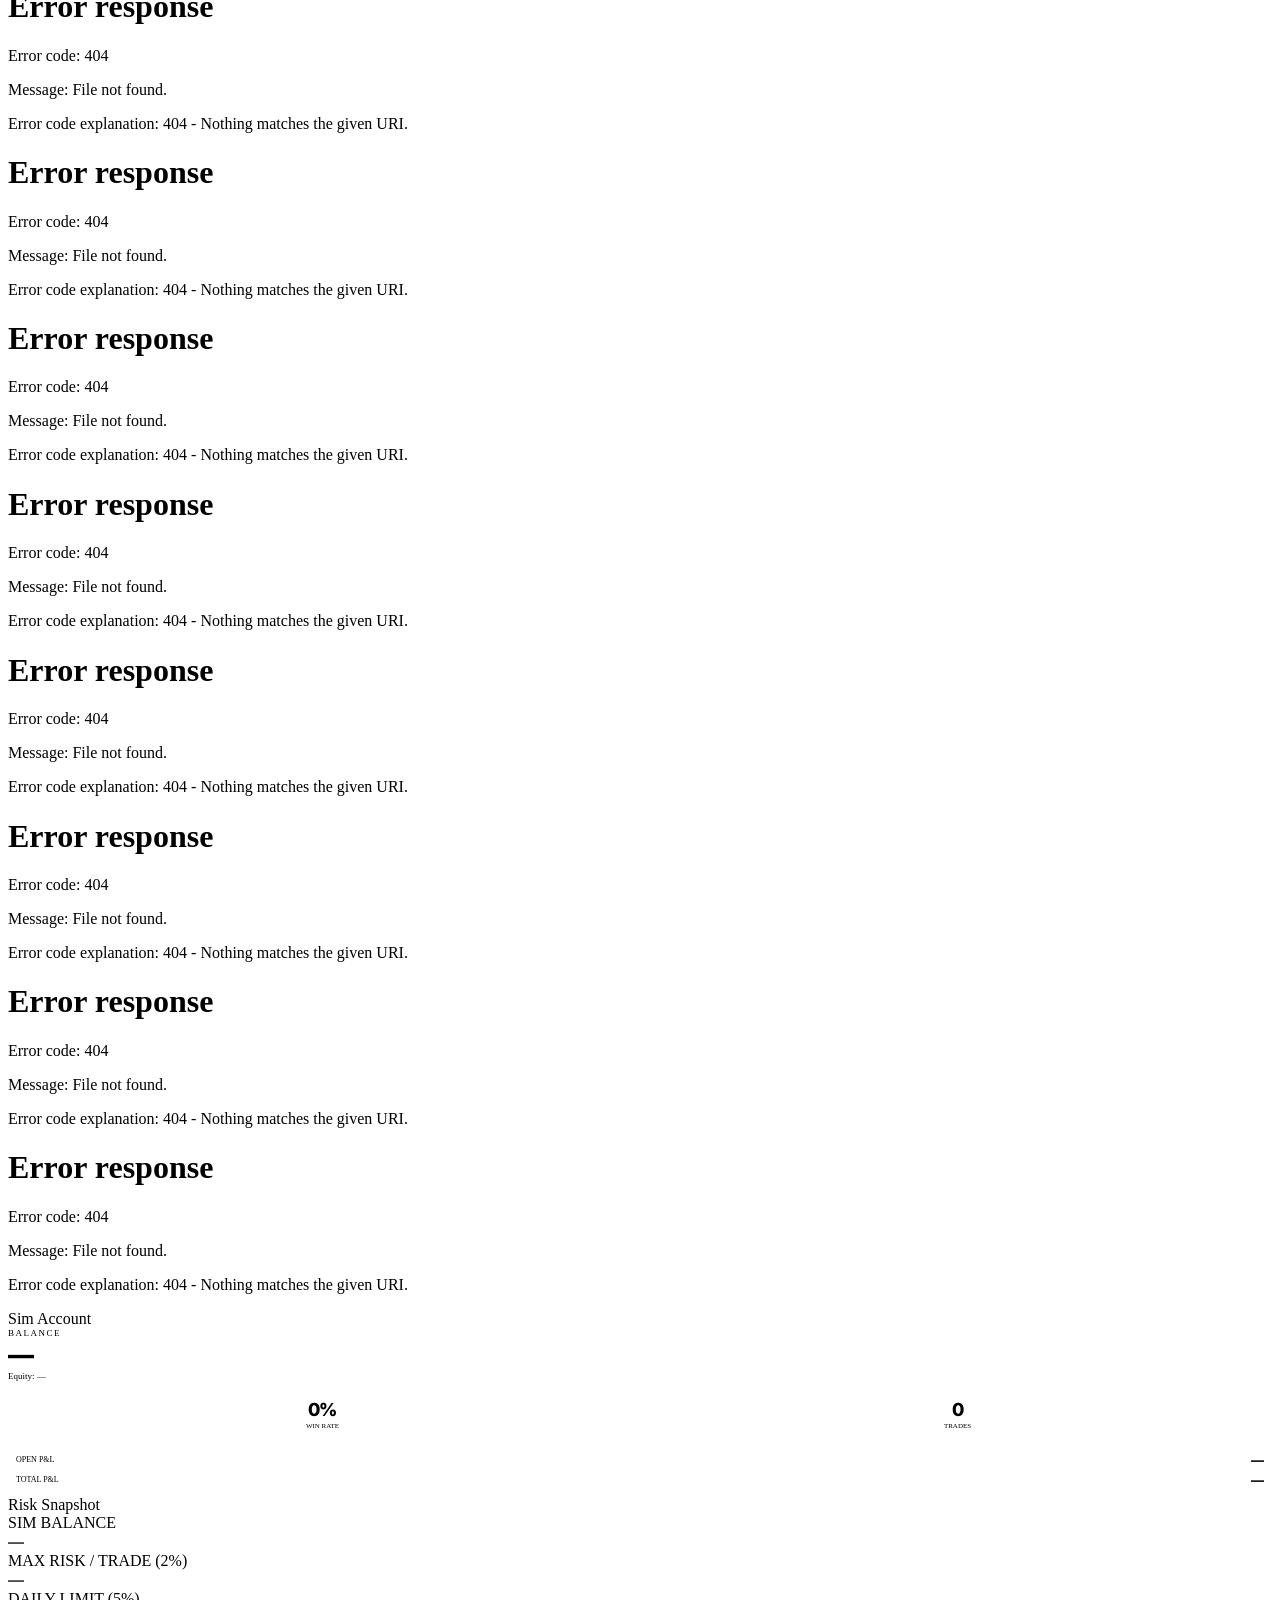
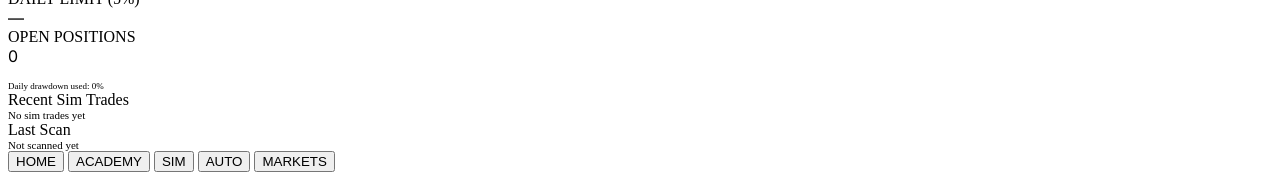
==== commit 9a1dc4e6: "fix: replace window.load with bootstrap-driven __wmReady to guarantee all modules are loaded before " ====
--- a/index.html
+++ b/index.html
@@ -8,993 +8,25 @@
 <meta name="apple-mobile-web-app-status-bar-style" content="black-translucent">
 <meta name="apple-mobile-web-app-title" content="Wingman Academy">
 <title>Wingman · Trader Training Platform</title>
-<link rel="icon" type="image/png" href="wingmanlogo.png">
-<link rel="shortcut icon" type="image/png" href="wingmanlogo.png">
-<link rel="apple-touch-icon" href="wingmanlogo.png">
-<style>
-  :root {
-    --logo-img: url("wingmanlogo.png");
-  }
-  .wm-logo {
-    background: var(--logo-img) center/contain no-repeat;
-    display: inline-block;
-  }
-  /* ─── ACADEMY TAB ─── */
-  #tab-academy { padding:16px; overflow-y:auto; }
-  .academy-stage { display:flex;align-items:flex-start;gap:14px;padding:14px 16px;border:1px solid var(--border);border-radius:12px;margin-bottom:10px;cursor:pointer;transition:all 0.2s; }
-  .academy-stage:hover { border-color:var(--gold);background:var(--gold-dim); }
-  .academy-stage.active { border-color:var(--gold);background:var(--gold-dim); }
-  .academy-stage.completed { border-color:var(--green);background:var(--green-dim);opacity:0.85; }
-  .academy-stage.locked { opacity:0.4;cursor:not-allowed; }
-  .academy-stage-num { width:36px;height:36px;border-radius:50%;display:flex;align-items:center;justify-content:center;font-family:var(--font-display);font-size:14px;font-weight:800;flex-shrink:0; }
-  .academy-stage.locked .academy-stage-num { background:var(--bg3);color:var(--text4); }
-  .academy-stage.active .academy-stage-num { background:var(--gold);color:#000; }
-  .academy-stage.completed .academy-stage-num { background:var(--green);color:#000; }
-  .academy-progress-bar { height:6px;background:var(--bg3);border-radius:3px;overflow:hidden;margin-bottom:20px; }
-  .academy-progress-fill { height:100%;background:linear-gradient(90deg,var(--gold),var(--green));border-radius:3px;transition:width 0.5s ease; }
-  /* Stage detail overlay */
-  #academy-overlay { position:fixed;inset:0;z-index:500;background:rgba(6,6,8,0.95);overflow-y:auto;display:none;padding:24px 16px; }
-  #academy-overlay.open { display:block; }
-  .academy-tab-btn { padding:8px 16px;background:none;border:1px solid var(--border2);border-radius:20px;color:var(--text3);font-family:var(--font-mono);font-size:9px;letter-spacing:1px;cursor:pointer;transition:all 0.2s; }
-  .academy-tab-btn.active { background:var(--gold-dim);border-color:var(--gold);color:var(--gold); }
-  .academy-content-tab { display:none; }
-  .academy-content-tab.active { display:block; }
-  .academy-quiz-opt { display:block;width:100%;text-align:left;padding:12px 14px;margin-bottom:8px;background:var(--bg2);border:1px solid var(--border2);border-radius:10px;color:var(--text);font-size:13px;cursor:pointer;transition:all 0.15s;font-family:inherit; }
-  .academy-quiz-opt:hover { border-color:var(--gold); }
-  .academy-quiz-opt.correct { border-color:var(--green);background:var(--green-dim);color:var(--green); }
-  .academy-quiz-opt.wrong { border-color:var(--red);background:var(--red-dim);color:var(--red); }
-
-</style>
+<link rel="icon" type="image/png" sizes="32x32" href="wingmanlogo1.png">
+<link rel="icon" type="image/png" sizes="16x16" href="wingmanlogo1.png">
+<link rel="shortcut icon" type="image/png" href="wingmanlogo1.png">
+<link rel="apple-touch-icon" sizes="180x180" href="wingmanlogo1.png">
+<link rel="stylesheet" href="css/tokens.css">
+<link rel="stylesheet" href="css/base.css">
+<link rel="stylesheet" href="css/academy.css">
+<link rel="stylesheet" href="css/components.css">
+<link rel="stylesheet" href="css/animations.css">
+<link rel="stylesheet" href="css/layout.css">
+<link rel="stylesheet" href="css/chart.css">
+<link rel="stylesheet" href="css/autotrader.css">
+<link rel="stylesheet" href="css/home.css">
+<link rel="stylesheet" href="css/responsive.css">
+<script src="https://unpkg.com/lightweight-charts@4.2.0/dist/lightweight-charts.standalone.production.js"></script>
+<script src="https://unpkg.com/html2canvas@1.4.1/dist/html2canvas.min.js"></script>
 <link rel="preconnect" href="https://fonts.googleapis.com" crossorigin>
 <link rel="preconnect" href="https://fonts.gstatic.com" crossorigin>
 <link href="https://fonts.googleapis.com/css2?family=Inter:wght@300;400;500;600;700;800&family=JetBrains+Mono:wght@400;500;700&display=swap" rel="stylesheet">
-<style>
-  html { font-synthesis:none; text-rendering:optimizeLegibility; -webkit-text-size-adjust:100%; }
-</style>
-<style>
-/* ═══════════════════════════════════════════
-   DESIGN TOKENS
-═══════════════════════════════════════════ */
-:root {
-  --gold: #F0B429; --gold-dim: #F0B42922; --gold-glow: #F0B42912;
-  --green: #00E87A; --green-dim: #00E87A18;
-  --red: #FF3D5A; --red-dim: #FF3D5A18;
-  --blue: #00C8FF; --blue-dim: #00C8FF18;
-  --purple: #A855F7; --purple-dim: #A855F718;
-  --bg: #060608; --bg1: #0C0C10; --bg2: #111116; --bg3: #17171E; --bg4: #1C1C25;
-  --border: #1E1E28; --border2: #252530; --border3: #2E2E3C;
-  --text: #FFFFFF; --text2: #CFCFE8; --text3: #A0A0B8; --text4: #6B6B85;
-  --font-display: 'Inter', -apple-system, BlinkMacSystemFont, sans-serif;
-  --font-body: 'Inter', -apple-system, BlinkMacSystemFont, 'Segoe UI', Roboto, sans-serif;
-  --font-mono: 'JetBrains Mono', monospace;
-  --r: 14px; --r-sm: 8px; --r-lg: 20px;
-  --shadow: 0 4px 24px rgba(0,0,0,0.4);
-  --shadow-gold: 0 4px 20px #F0B42925;
-}
-
-/* ═══════════════════════════════════════════
-   RESET & BASE
-═══════════════════════════════════════════ */
-*, *::before, *::after { margin:0; padding:0; box-sizing:border-box; -webkit-tap-highlight-color:transparent; }
-html { background:#060608; height:100%; }
-body {
-  background:#060608; color:var(--text);
-  font-family:'Inter', -apple-system, BlinkMacSystemFont, 'Segoe UI', Roboto, sans-serif;
-  font-size:14px; font-weight:400;
-  -webkit-font-smoothing:antialiased; min-height:100vh;
-  overflow-x:hidden;
-}
-input, select, button { font-family:inherit; }
-
-/* ─── INTER HEADING STYLE (matches aperintel.com) ─── */
-h1,h2,h3,h4,h5,h6 { font-family:'Inter',sans-serif; letter-spacing:-0.03em; font-weight:700; }
-.display-heading { font-family:'Inter',sans-serif; letter-spacing:-0.04em; font-weight:800; }
-/* All elements using font-display get Inter-style tight tracking */
-[style*="font-display"] { -webkit-font-smoothing:antialiased; }
-a { color:var(--gold); text-decoration:none; }
-::-webkit-scrollbar { width:4px; height:4px; }
-::-webkit-scrollbar-track { background:var(--bg1); }
-::-webkit-scrollbar-thumb { background:var(--border3); border-radius:2px; }
-
-
-/* ═══════════════════════════════════════════
-   CARDS & LAYOUT PRIMITIVES
-═══════════════════════════════════════════ */
-.card {
-  background:#0E0E14; border:1px solid #252530;
-  border-radius:var(--r); padding:18px;
-  margin-bottom:12px;
-}
-.card-label {
-  font-family:var(--font-mono); font-size:8px; color:var(--text3);
-  letter-spacing:2.5px; text-transform:uppercase; margin-bottom:12px;
-}
-.divider { height:1px; background:var(--border); margin:14px 0; }
-
-/* ═══════════════════════════════════════════
-   INPUTS & CONTROLS
-═══════════════════════════════════════════ */
-.input {
-  width:100%; background:#111116; border:1px solid #252530;
-  border-radius:var(--r-sm); padding:10px 12px;
-  color:#E8E8F0; font-family:var(--font-mono); font-size:13px;
-  outline:none; transition:border-color 0.2s;
-}
-.input:focus { border-color:#F0B429; }
-.input::placeholder { color:#38384A; }
-select.input { background:#111116; color:#E8E8F0; -webkit-appearance:none; }
-select.input option { background:#111116; color:#E8E8F0; }
-.input-label { font-family:var(--font-mono); font-size:9px; color:var(--text3); letter-spacing:1px; display:block; margin-bottom:5px; }
-
-.btn {
-  padding:11px 18px; border-radius:var(--r-sm); font-weight:600;
-  font-size:13px; cursor:pointer; transition:all 0.15s; border:none;
-  display:inline-flex; align-items:center; justify-content:center; gap:6px;
-}
-.btn:active { transform:scale(0.97); }
-.btn-primary {
-  background:linear-gradient(135deg,#F0B429,#FF8C00); color:#000;
-  font-family:var(--font-display); font-size:14px; font-weight:700;
-  box-shadow:var(--shadow-gold); width:100%; padding:14px;
-}
-.btn-primary:disabled { background:var(--bg3); color:var(--text3); box-shadow:none; cursor:not-allowed; transform:none; }
-.btn-ghost { background:transparent; border:1px solid var(--border2); color:var(--text2); }
-.btn-ghost:hover { border-color:var(--border3); color:var(--text); }
-.btn-danger { background:transparent; border:1px solid var(--red-dim); color:var(--red); }
-
-/* Chip/tag */
-.chip {
-  padding:6px 12px; border-radius:7px; background:var(--bg2);
-  border:1px solid var(--border2); color:var(--text3);
-  font-family:var(--font-mono); font-size:11px; cursor:pointer;
-  transition:all 0.15s; user-select:none;
-}
-.chip.active { background:var(--gold-dim); border-color:var(--gold); color:var(--gold); font-weight:700; }
-
-/* Badge */
-.badge {
-  font-family:var(--font-mono); font-size:8px; letter-spacing:1px;
-  padding:2px 7px; border-radius:4px; font-weight:700;
-}
-.badge-high { background:var(--red-dim); color:var(--red); }
-.badge-medium { background:var(--gold-dim); color:var(--gold); }
-.badge-low { background:var(--bg3); color:var(--text3); }
-.badge-buy { background:var(--green-dim); color:var(--green); }
-.badge-sell { background:var(--red-dim); color:var(--red); }
-
-/* ═══════════════════════════════════════════
-   ANIMATIONS
-═══════════════════════════════════════════ */
-@keyframes spin { to { transform:rotate(360deg); } }
-@keyframes fadeUp { from { opacity:0; transform:translateY(10px); } to { opacity:1; transform:translateY(0); } }
-@keyframes pulse { 0%,100% { opacity:1; } 50% { opacity:0.4; } }
-@keyframes shimmer { 0% { background-position:-200% 0; } 100% { background-position:200% 0; } }
-@keyframes ticker-scroll { 0% { transform:translateX(0); } 100% { transform:translateX(-50%); } }
-.fade-up { animation:fadeUp 0.35s ease forwards; }
-.pulse { animation:pulse 1.5s ease-in-out infinite; }
-.spinner {
-  width:16px; height:16px; border:2px solid transparent;
-  border-top-color:currentColor; border-radius:50%;
-  animation:spin 0.7s linear infinite; flex-shrink:0;
-}
-
-/* ═══════════════════════════════════════════
-   TOAST
-═══════════════════════════════════════════ */
-#toast {
-  position:fixed; bottom:80px; left:50%; z-index:9999;
-  transform:translateX(-50%) translateY(16px);
-  background:var(--bg3); border:1px solid var(--border3);
-  border-radius:24px; padding:9px 18px;
-  font-size:13px; color:var(--text); white-space:nowrap;
-  opacity:0; transition:all 0.25s; pointer-events:none;
-}
-#toast.show { opacity:1; transform:translateX(-50%) translateY(0); }
-@media(min-width:768px) { #toast { bottom:24px; } }
-
-/* ═══════════════════════════════════════════
-   MAIN APP LAYOUT
-═══════════════════════════════════════════ */
-#app { display:none; min-height:100vh; background:#060608; }
-#app.visible { display:flex; } /* fallback — overridden by media queries below */
-
-/* ─── MOBILE (< 768px) ─── */
-@media(max-width:767px) {
-  #app { display:flex !important; flex-direction:column; height:100vh; overflow:hidden; }
-  .sidebar { display:none; }
-  .desktop-topbar { display:none; }
-  .mobile-topbar {
-    padding:48px 16px 12px; background:var(--bg);
-    border-bottom:1px solid var(--border); flex-shrink:0;
-    display:flex; align-items:center; justify-content:space-between;
-  }
-  .mobile-nav {
-    display:flex; background:var(--bg1); border-top:1px solid var(--border);
-    flex-shrink:0; padding-bottom:env(safe-area-inset-bottom,0);
-  }
-  .mobile-nav-item {
-    flex:1; display:flex; flex-direction:column; align-items:center;
-    justify-content:center; padding:9px 0; gap:3px; cursor:pointer;
-    background:none; border:none; color:var(--text3);
-    font-family:var(--font-mono); font-size:8px; letter-spacing:0.5px;
-    transition:color 0.15s;
-  }
-  .mobile-nav-item.active { color:var(--gold); }
-  .mobile-nav-icon { font-size:18px; }
-  .main-content { flex:1; overflow-y:auto; overflow-x:hidden; -webkit-overflow-scrolling:touch; }
-  .main-content::-webkit-scrollbar { display:none; }
-  .tab-panel { display:none; padding:14px 14px 80px; }
-  .tab-panel.active { display:block; }
-  .desktop-only { display:none !important; }
-}
-
-/* ─── TABLET (768px–1199px) ─── */
-@media(min-width:768px) and (max-width:1199px) {
-  #app { display:grid !important; grid-template-columns:200px 1fr; grid-template-rows:1fr; height:100vh; overflow:hidden; }
-  .mobile-topbar { display:none; }
-  .mobile-nav { display:none; }
-  .desktop-topbar { display:none !important; }
-  .sidebar {
-    background:#0C0C10; border-right:1px solid #1E1E28;
-    display:flex; flex-direction:column;
-    padding:20px 12px; overflow-y:auto; gap:4px;
-  }
-  .sidebar::-webkit-scrollbar { display:none; }
-  .main-content { overflow-y:auto; overflow-x:hidden; padding:20px; }
-  .main-content::-webkit-scrollbar { width:4px; }
-  .tab-panel { display:none; }
-  .tab-panel.active { display:block; }
-  .tablet-grid { display:grid; grid-template-columns:1fr 1fr; gap:16px; }
-  .tablet-grid-3 { display:grid; grid-template-columns:1fr 1fr 1fr; gap:12px; }
-}
-
-/* ─── DESKTOP (1200px+) ─── */
-@media(min-width:1200px) {
-  #app { display:grid !important; grid-template-columns:240px 1fr 320px; grid-template-rows:1fr; height:100vh; overflow:hidden; }
-  #app.chart-mode { grid-template-columns:240px 1fr 0px; }
-  .mobile-topbar { display:none; }
-  .mobile-nav { display:none; }
-  .desktop-topbar { display:none !important; }
-  .sidebar {
-    background:#0C0C10; border-right:1px solid #1E1E28;
-    display:flex; flex-direction:column;
-    padding:20px 14px; gap:4px; overflow-y:auto;
-  }
-  .main-content { overflow-y:auto; overflow-x:hidden; padding:24px; }
-  .right-panel {
-    background:var(--bg1); border-left:1px solid var(--border);
-    overflow-y:auto; padding:20px;
-  }
-  .tab-panel { display:none; }
-  .tab-panel.active { display:block; }
-  .desktop-grid { display:grid; grid-template-columns:1fr 1fr; gap:18px; }
-  .desktop-grid-3 { display:grid; grid-template-columns:1fr 1fr 1fr; gap:14px; }
-}
-
-/* ─── SIDEBAR ITEMS ─── */
-.sidebar-brand {
-  display:flex; align-items:center; justify-content:center;
-  padding:16px 12px 16px; margin-bottom:8px;
-  border-bottom:1px solid var(--border);
-}
-.sidebar-brand-icon {
-  width:34px; height:34px; border-radius:10px; flex-shrink:0;
-  background:linear-gradient(135deg,#F0B429,#FF6B00);
-  display:flex; align-items:center; justify-content:center;
-  font-size:17px; box-shadow:0 4px 12px #F0B42930;
-}
-.sidebar-brand-name { font-family:var(--font-display); font-size:17px; font-weight:800; letter-spacing:-0.04em; }
-.sidebar-brand-sub { font-family:var(--font-mono); font-size:7px; color:var(--text3); letter-spacing:2px; }
-
-.nav-item {
-  display:flex; align-items:center; gap:10px;
-  padding:9px 12px; border-radius:var(--r-sm);
-  color:var(--text2); cursor:pointer; transition:all 0.15s;
-  background:none; border:none; width:100%; text-align:left;
-  font-size:13px; font-family:var(--font-body);
-}
-.nav-item:hover { background:var(--bg2); color:var(--text); }
-.nav-item.active { background:var(--gold-dim); color:var(--gold); font-weight:600; }
-.nav-item-icon { font-size:16px; flex-shrink:0; }
-.nav-section-label {
-  font-family:var(--font-mono); font-size:8px; color:var(--text4);
-  letter-spacing:2px; padding:12px 12px 4px; text-transform:uppercase;
-}
-
-/* ─── TOP BAR ─── */
-.topbar-logo { display:flex; align-items:center; gap:10px; }
-.topbar-logo-icon {
-  width:30px; height:30px; border-radius:8px;
-  background:linear-gradient(135deg,#F0B429,#FF6B00);
-  display:flex; align-items:center; justify-content:center; font-size:15px;
-}
-.topbar-title { font-family:var(--font-display); font-size:16px; font-weight:800; }
-.topbar-right { display:flex; align-items:center; gap:16px; }
-.market-clock {
-  font-family:var(--font-mono); font-size:11px; color:var(--text2);
-  display:flex; align-items:center; gap:8px;
-}
-.session-dot { width:7px; height:7px; border-radius:50%; flex-shrink:0; }
-.session-open { background:var(--green); box-shadow:0 0 6px var(--green); animation:pulse 2s infinite; }
-.session-closed { background:var(--text3); }
-
-/* ─── PRICE TICKER ─── */
-.price-ticker {
-  display:flex; gap:12px; overflow:hidden; padding-bottom:2px;
-  min-width:0; position:relative;
-}
-.price-ticker-track {
-  display:flex; gap:12px; flex-shrink:0;
-  animation:ticker-scroll 30s linear infinite;
-}
-.price-ticker-track:hover { animation-play-state:paused; }
-.price-ticker::-webkit-scrollbar { display:none; }
-.price-tile {
-  background:var(--bg2); border:1px solid var(--border2);
-  border-radius:10px; padding:10px 14px; flex-shrink:0;
-  min-width:110px; cursor:default;
-  transition:border-color 0.2s;
-}
-.price-tile:hover { border-color:var(--border3); }
-.price-tile-pair { font-family:var(--font-mono); font-size:8px; color:var(--text3); letter-spacing:1.5px; margin-bottom:4px; }
-.price-tile-val { font-family:var(--font-mono); font-size:15px; font-weight:700; color:var(--text); }
-.price-tile-change { font-family:var(--font-mono); font-size:9px; margin-top:3px; }
-.up { color:var(--green); }
-.down { color:var(--red); }
-
-/* ─── STAT BOXES ─── */
-.stat-box {
-  background:#111116; border:1px solid #1E1E28;
-  border-radius:var(--r-sm); padding:14px;
-}
-.stat-box-val { font-family:var(--font-display); font-size:24px; font-weight:800; line-height:1; }
-.stat-box-label { font-family:var(--font-mono); font-size:8px; color:var(--text3); letter-spacing:1.5px; margin-top:4px; }
-
-/* ─── TREND CELLS ─── */
-.trend-row { display:flex; gap:8px; }
-.trend-cell {
-  flex:1; background:var(--bg2); border-radius:var(--r-sm);
-  padding:8px; text-align:center; border:1px solid var(--border);
-}
-.trend-tf { font-family:var(--font-mono); font-size:7px; color:var(--text3); letter-spacing:1px; margin-bottom:3px; }
-.trend-val { font-family:var(--font-display); font-size:11px; font-weight:700; }
-
-/* ─── SETUP CARD ─── */
-.setup-card {
-  border-radius:var(--r); border:1px solid; padding:18px;
-  margin-bottom:12px;
-}
-.setup-header { display:flex; justify-content:space-between; align-items:center; margin-bottom:14px; }
-.setup-dir {
-  font-family:var(--font-display); font-size:15px; font-weight:800;
-  padding:4px 14px; border-radius:7px; letter-spacing:0.5px;
-}
-.setup-grid { display:grid; grid-template-columns:repeat(3,1fr); gap:6px; margin-bottom:10px; }
-.setup-cell { background:var(--bg2); border-radius:7px; padding:8px 10px; }
-.setup-cell-label { font-family:var(--font-mono); font-size:7px; color:var(--text3); letter-spacing:1px; margin-bottom:2px; }
-.setup-cell-val { font-family:var(--font-mono); font-size:13px; font-weight:700; }
-
-/* Plain English box */
-.plain-english {
-  background:var(--bg2); border-radius:var(--r-sm);
-  padding:14px; margin-bottom:10px;
-  border-left:3px solid var(--gold);
-}
-.plain-english-label {
-  font-family:var(--font-mono); font-size:7px; color:var(--gold);
-  letter-spacing:2px; margin-bottom:7px;
-}
-.plain-english-text { font-size:13px; color:var(--text); line-height:1.65; }
-
-/* Visual trade diagram */
-.trade-diagram {
-  background:var(--bg2); border-radius:var(--r-sm);
-  padding:12px 14px; margin-bottom:10px;
-  display:flex; align-items:center; gap:0; overflow:hidden;
-}
-.diagram-label { font-family:var(--font-mono); font-size:8px; color:var(--text3); letter-spacing:1px; margin-bottom:6px; }
-.diagram-bar-wrap { flex:1; }
-.diagram-bar { height:28px; border-radius:4px; position:relative; display:flex; align-items:center; }
-.diagram-price-label {
-  font-family:var(--font-mono); font-size:10px; font-weight:700;
-  white-space:nowrap; padding:0 8px;
-}
-
-/* Copy button */
-.copy-btn {
-  background:var(--bg3); border:1px solid var(--border2);
-  border-radius:6px; padding:5px 10px;
-  font-family:var(--font-mono); font-size:9px; color:var(--text2);
-  cursor:pointer; transition:all 0.15s; white-space:nowrap;
-}
-.copy-btn:hover { border-color:var(--gold); color:var(--gold); }
-
-/* ─── NEWS ITEMS ─── */
-.news-item {
-  background:var(--bg2); border-radius:var(--r-sm);
-  padding:10px 12px; margin-bottom:8px; border-left:3px solid;
-}
-
-/* ─── JOURNAL ENTRIES ─── */
-.journal-entry {
-  background:var(--bg2); border-radius:var(--r-sm);
-  padding:12px 14px; margin-bottom:8px;
-  border:1px solid var(--border);
-}
-.journal-entry.win { border-left:3px solid var(--green); }
-.journal-entry.loss { border-left:3px solid var(--red); }
-.journal-entry.be { border-left:3px solid var(--gold); }
-
-/* ─── VERDICT BANNER ─── */
-.verdict { border-radius:var(--r-sm); padding:14px 16px; border:1px solid; margin-bottom:12px; }
-
-/* ─── CALC DISPLAY ─── */
-.calc-big {
-  background:var(--bg2); border:1px solid var(--border2);
-  border-radius:var(--r-sm); padding:16px; text-align:center; margin-bottom:12px;
-}
-.calc-big-val { font-family:var(--font-display); font-size:36px; font-weight:800; color:var(--gold); }
-.calc-big-label { font-family:var(--font-mono); font-size:9px; color:var(--text3); letter-spacing:2px; margin-top:4px; }
-
-/* ─── CHECKLIST ─── */
-.check-item {
-  display:flex; align-items:center; gap:12px;
-  padding:10px 0; border-bottom:1px solid var(--border); cursor:pointer;
-}
-.check-item:last-child { border-bottom:none; }
-.check-circle {
-  width:22px; height:22px; border-radius:50%; border:2px solid var(--border2);
-  flex-shrink:0; display:flex; align-items:center; justify-content:center;
-  transition:all 0.2s; font-size:11px; font-weight:700; color:#000;
-}
-.check-circle.checked { background:var(--green); border-color:var(--green); }
-
-/* ─── EMPTY STATE ─── */
-.empty { text-align:center; padding:48px 20px; }
-.empty-icon { font-size:40px; opacity:0.15; margin-bottom:12px; }
-.empty-text { color:var(--text3); font-size:13px; }
-
-/* ─── STEP ITEMS (setup screen) ─── */
-.step { display:flex; gap:12px; align-items:flex-start; margin-bottom:14px; }
-.step-num {
-  width:24px; height:24px; border-radius:50%; flex-shrink:0; margin-top:1px;
-  background:var(--gold-dim); border:1px solid var(--gold);
-  display:flex; align-items:center; justify-content:center;
-  font-family:var(--font-mono); font-size:10px; color:var(--gold);
-}
-.step-text { font-size:13px; color:var(--text2); line-height:1.55; }
-.step-text strong { color:var(--text); }
-
-/* ─── DAILY LIMIT BAR ─── */
-.limit-bar-wrap { height:8px; background:var(--bg3); border-radius:4px; overflow:hidden; margin-top:10px; }
-.limit-bar-fill { height:100%; border-radius:4px; transition:width 0.3s, background 0.3s; }
-
-/* ─── SCROLLBAR FOR RIGHT PANEL ─── */
-.right-panel { scrollbar-width:thin; scrollbar-color:var(--border3) transparent; }
-
-/* ─── KEY INPUT VISIBILITY TOGGLE ─── */
-.key-wrap { position:relative; }
-.key-eye { position:absolute; right:10px; top:50%; transform:translateY(-50%); background:none; border:none; color:var(--text3); cursor:pointer; font-size:15px; padding:4px; }
-
-/* ─── TIMEFRAME BUTTONS ─── */
-.tf-btn {
-  font-family:var(--font-mono); font-size:9px; padding:3px 8px;
-  border-radius:5px; cursor:pointer; border:1px solid #252530;
-  background:#17171E; color:#505060; transition:all 0.15s;
-}
-.tf-btn:active { opacity:0.7; }
-.tf-btn.active-tf { border-color:#F0B429 !important; background:#F0B42922 !important; color:#F0B429 !important; }
-
-/* ─── PRICE CHANGE INDICATORS ─── */
-.price-tile { transition:border-color 0.4s; }
-.price-tile.flash-up { border-color:#00E87A !important; }
-.price-tile.flash-down { border-color:#FF3D5A !important; }
-.price-up { color:#00E87A !important; }
-.price-down { color:#FF3D5A !important; }
-
-/* ─── INSTRUMENT SELECTOR ─── */
-.inst-dropdown-wrap { position:relative; }
-.inst-trigger {
-  width:100%; background:#111116; border:1px solid #252530;
-  border-radius:var(--r-sm); padding:10px 36px 10px 12px;
-  color:var(--text); font-family:var(--font-mono); font-size:12px;
-  cursor:pointer; text-align:left; display:flex; align-items:center;
-  justify-content:space-between; transition:border-color 0.2s; gap:8px;
-}
-.inst-trigger:hover { border-color:var(--gold); }
-.inst-trigger-label { flex:1; display:flex; align-items:center; gap:8px; flex-wrap:wrap; }
-.inst-trigger-arrow { color:var(--text3); font-size:10px; flex-shrink:0; }
-.inst-panel {
-  display:none; position:absolute; top:calc(100% + 4px); left:0; right:0;
-  background:#0E0E14; border:1px solid #252530;
-  border-radius:var(--r); z-index:200; max-height:420px;
-  overflow-y:auto; box-shadow:0 8px 32px rgba(0,0,0,0.6);
-}
-.inst-panel.open { display:block; }
-.inst-search {
-  position:sticky; top:0; background:#0E0E14; padding:10px;
-  border-bottom:1px solid var(--border);
-}
-.inst-search input {
-  width:100%; background:#060608; border:1px solid var(--border2);
-  border-radius:6px; padding:7px 10px; color:var(--text);
-  font-family:var(--font-mono); font-size:11px; outline:none;
-}
-.inst-search input:focus { border-color:var(--gold); }
-.inst-group-label {
-  font-family:var(--font-mono); font-size:8px; color:var(--text4);
-  letter-spacing:2px; padding:10px 12px 4px; text-transform:uppercase;
-  background:#0E0E14; position:sticky; top:42px;
-}
-.inst-row {
-  display:flex; align-items:center; gap:10px; padding:8px 12px;
-  cursor:pointer; transition:background 0.1s; border-bottom:1px solid var(--border);
-}
-.inst-row:hover { background:var(--bg2); }
-.inst-row.selected { background:var(--gold-dim); }
-.inst-check {
-  width:16px; height:16px; border-radius:4px; border:1.5px solid var(--border2);
-  flex-shrink:0; display:flex; align-items:center; justify-content:center;
-  font-size:9px; font-weight:700; color:#000; transition:all 0.15s;
-}
-.inst-row.selected .inst-check { background:var(--gold); border-color:var(--gold); }
-.inst-sym { font-family:var(--font-mono); font-size:11px; font-weight:700; color:var(--text); min-width:80px; }
-.inst-name { font-size:11px; color:var(--text3); flex:1; }
-.inst-corr { font-family:var(--font-mono); font-size:9px; color:var(--text4); }
-.inst-selected-chips { display:flex; flex-wrap:wrap; gap:5px; margin-top:8px; min-height:0; }
-.inst-sel-chip {
-  background:var(--gold-dim); border:1px solid var(--gold);
-  border-radius:6px; padding:3px 8px;
-  font-family:var(--font-mono); font-size:10px; color:var(--gold);
-  display:flex; align-items:center; gap:5px; cursor:pointer;
-}
-.inst-sel-chip-x { color:var(--text3); font-size:10px; line-height:1; }
-.inst-sel-chip-x:hover { color:var(--red); }
-.inst-footer {
-  position:sticky; bottom:0; background:#0E0E14;
-  border-top:1px solid var(--border); padding:10px 12px;
-  display:flex; justify-content:space-between; align-items:center;
-  font-family:var(--font-mono); font-size:10px; color:var(--text3);
-}
-.inst-footer-count { color:var(--gold); font-weight:700; }
-.inst-clear-btn {
-  background:none; border:1px solid var(--border2); border-radius:5px;
-  padding:3px 10px; color:var(--text3); font-family:var(--font-mono);
-  font-size:9px; cursor:pointer; transition:all 0.15s;
-}
-.inst-clear-btn:hover { border-color:var(--red); color:var(--red); }
-
-/* ─── CHART PAGE PAIR SELECTOR (searchable dropdown) ─── */
-.chart-inst-wrap { position:relative; flex:1; min-width:200px; }
-.chart-inst-trigger {
-  background:#111116; border:1px solid #252530; border-radius:6px;
-  padding:6px 30px 6px 10px; color:var(--text);
-  font-family:var(--font-mono); font-size:11px; cursor:pointer;
-  display:flex; align-items:center; gap:8px; transition:border-color 0.2s;
-  white-space:nowrap; min-width:180px;
-}
-.chart-inst-trigger:hover { border-color:var(--gold); }
-.chart-inst-badge {
-  background:var(--gold-dim); border:1px solid var(--gold);
-  border-radius:4px; padding:1px 6px;
-  font-family:var(--font-mono); font-size:9px; color:var(--gold); font-weight:700;
-}
-.chart-inst-panel {
-  display:none; position:absolute; top:calc(100% + 4px); left:0;
-  width:320px; background:#0E0E14; border:1px solid #252530;
-  border-radius:var(--r); z-index:300; max-height:380px;
-  overflow-y:auto; box-shadow:0 8px 32px rgba(0,0,0,0.7);
-}
-.chart-inst-panel.open { display:block; }
-.corr-badge {
-  font-family:var(--font-mono); font-size:8px; color:var(--blue);
-  background:var(--blue-dim); border-radius:3px; padding:1px 5px;
-}
-
-/* ─── SESSION BADGE (sidebar) ─── */
-.session-badge {
-  display:flex; align-items:center; gap:8px;
-  background:var(--green-dim); border:1px solid #00E87A30;
-  border-radius:var(--r-sm); padding:8px 10px;
-  margin-bottom:4px;
-}
-.session-badge-closed { background:var(--bg2); border-color:var(--border2); }
-.session-badge-text { font-family:var(--font-mono); font-size:10px; color:var(--green); font-weight:700; flex:1; }
-.session-badge-closed .session-badge-text { color:var(--text3); }
-.session-badge-time { font-family:var(--font-mono); font-size:9px; color:var(--text3); }
-
-/* ─── CHART PAGE LAYOUT ─── */
-#tab-chart { padding:0 !important; display:none; height:100%; overflow:hidden; }
-#tab-chart.active { display:flex; flex-direction:column; height:100%; }
-.chart-page-header {
-  display:flex; align-items:center; gap:12px;
-  padding:12px 16px; background:var(--bg1);
-  border-bottom:1px solid var(--border); flex-shrink:0; flex-wrap:wrap;
-}
-.chart-pair-btn {
-  font-family:var(--font-mono); font-size:10px; padding:5px 10px;
-  border-radius:6px; cursor:pointer; border:1px solid var(--border2);
-  background:var(--bg2); color:var(--text3); transition:all 0.15s;
-}
-.chart-pair-btn.active { border-color:var(--gold); background:var(--gold-dim); color:var(--gold); font-weight:700; }
-.chart-tf-btn {
-  font-family:var(--font-mono); font-size:9px; padding:4px 9px;
-  border-radius:5px; cursor:pointer; border:1px solid var(--border2);
-  background:var(--bg3); color:var(--text3); transition:all 0.15s;
-}
-.chart-tf-btn.active { border-color:var(--gold); background:var(--gold-dim); color:var(--gold); }
-.chart-frame-wrap { flex:1; position:relative; min-height:0; display:flex; flex-direction:column; overflow:hidden; }
-.chart-frame-wrap iframe { width:100%; flex:1; border:none; display:block; background:#060608; }
-.chart-side-panel {
-  display:none;
-  width:280px; flex-shrink:0;
-  background:var(--bg1); border-left:1px solid var(--border);
-  overflow-y:auto; padding:14px;
-  flex-direction:column; gap:10px;
-}
-.chart-info-row { display:flex; justify-content:space-between; align-items:center; padding:5px 0; border-bottom:1px solid var(--border); }
-.chart-info-label { font-family:var(--font-mono); font-size:9px; color:var(--text3); letter-spacing:1px; }
-.chart-info-val { font-family:var(--font-mono); font-size:12px; font-weight:700; color:var(--text); }
-@media(min-width:1200px) {
-  .chart-page-body { display:flex; flex:1; min-height:0; overflow:hidden; }
-  .chart-side-panel { display:flex; }
-  /* When chart tab active, remove main-content padding */
-  .main-content:has(#tab-chart.active) { padding:0; overflow:hidden; }
-}
-@media(max-width:1199px) {
-  .chart-page-body { display:flex; flex:1; flex-direction:column; min-height:0; }
-  .chart-page-bottom-strip { display:block; background:var(--bg1); border-top:1px solid var(--border); padding:10px 14px; flex-shrink:0; }
-  .main-content:has(#tab-chart.active) { padding:0; overflow:hidden; }
-}
-@media(max-width:767px) {
-  #tab-chart.active { height:calc(100vh - 110px); }
-  .chart-page-body { flex:1; min-height:0; }
-}
-.chart-page-bottom-strip { display:none; }
-
-/* ─── RIGHT PANEL NEW SECTIONS ─── */
-.rp-section { margin-bottom:18px; }
-.rp-title { font-family:var(--font-mono); font-size:8px; color:var(--text3); letter-spacing:2px; text-transform:uppercase; margin-bottom:10px; }
-.rp-stat-grid { display:grid; grid-template-columns:1fr; gap:6px; margin-bottom:10px; }
-.rp-stat { background:var(--bg2); border-radius:var(--r-sm); padding:8px 12px; display:flex; justify-content:space-between; align-items:center; }
-.rp-stat-val { font-family:var(--font-mono); font-size:15px; font-weight:700; line-height:1; }
-.rp-stat-label { font-family:var(--font-mono); font-size:9px; color:var(--text3); letter-spacing:0.5px; }
-
-/* ═══════════════════════════════════════════
-   GROK SENTIMENT CARD
-═══════════════════════════════════════════ */
-.grok-card {
-  background:linear-gradient(135deg,#1a0a2e,#0d0d1a);
-  border:1px solid #7C3AED44; border-radius:var(--r);
-  padding:16px; margin-top:12px;
-}
-.grok-header { display:flex; align-items:center; gap:10px; margin-bottom:12px; }
-.grok-badge {
-  font-family:var(--font-mono); font-size:8px; font-weight:700;
-  letter-spacing:2px; padding:3px 8px; border-radius:4px;
-  background:#7C3AED22; border:1px solid #7C3AED66; color:#A78BFA;
-}
-.grok-sentiment-bar {
-  display:flex; gap:2px; height:6px; border-radius:3px;
-  overflow:hidden; margin:8px 0;
-}
-.grok-bar-bull { background:var(--green); border-radius:3px 0 0 3px; }
-.grok-bar-bear { background:var(--red); border-radius:0 3px 3px 0; }
-.grok-theme-chip {
-  display:inline-block; background:#7C3AED18; border:1px solid #7C3AED44;
-  border-radius:5px; padding:2px 8px;
-  font-family:var(--font-mono); font-size:9px; color:#C4B5FD;
-  margin:2px;
-}
-.grok-spinner { color:#A78BFA; }
-
-/* ═══════════════════════════════════════════
-   SESSION HEATMAP
-═══════════════════════════════════════════ */
-.heatmap-cell {
-  border-radius:5px; padding:8px 4px; text-align:center;
-  font-family:var(--font-mono); font-size:10px; font-weight:700;
-  cursor:default; transition:transform 0.1s;
-}
-.heatmap-cell:hover { transform:scale(1.05); }
-.heat-0 { background:var(--bg3); color:var(--text4); }
-.heat-pos-lo { background:#00E87A18; color:#00E87A99; }
-.heat-pos-md { background:#00E87A33; color:#00E87ACC; }
-.heat-pos-hi { background:#00E87A55; color:#00E87A; }
-.heat-neg-lo { background:#FF3D5A18; color:#FF3D5A99; }
-.heat-neg-md { background:#FF3D5A33; color:#FF3D5ACC; }
-.heat-neg-hi { background:#FF3D5A55; color:#FF3D5A; }
-
-/* ═══════════════════════════════════════════
-   AI TRADE REVIEW
-═══════════════════════════════════════════ */
-.review-card {
-  background:var(--bg2); border:1px solid var(--border2);
-  border-radius:var(--r-sm); padding:14px; margin-top:10px;
-}
-.review-score {
-  width:48px; height:48px; border-radius:50%;
-  display:flex; align-items:center; justify-content:center;
-  font-family:var(--font-display); font-size:18px; font-weight:800;
-  flex-shrink:0;
-}
-
-/* ═══════════════════════════════════════════
-   VOICE BRIEFING BUTTON
-═══════════════════════════════════════════ */
-.voice-btn {
-  display:inline-flex; align-items:center; gap:6px;
-  background:var(--bg2); border:1px solid var(--border2);
-  border-radius:var(--r-sm); padding:8px 14px;
-  font-family:var(--font-mono); font-size:10px; color:var(--text2);
-  cursor:pointer; transition:all 0.15s;
-}
-.voice-btn:hover { border-color:var(--gold); color:var(--gold); }
-.voice-btn.speaking { border-color:var(--green); color:var(--green); animation:pulse 1.5s infinite; }
-.voice-btn.speaking .voice-icon::before { content:"⏹"; }
-.voice-icon::before { content:"🔊"; font-size:13px; }
-
-/* ═══════════════════════════════════════════
-   SCREENSHOT ANALYSIS
-═══════════════════════════════════════════ */
-.screenshot-drop {
-  border:2px dashed var(--border2); border-radius:var(--r);
-  padding:28px; text-align:center; cursor:pointer;
-  transition:all 0.2s; background:var(--bg2);
-}
-.screenshot-drop:hover, .screenshot-drop.drag-over {
-  border-color:var(--gold); background:var(--gold-glow);
-}
-.screenshot-drop input[type=file] { display:none; }
-
-/* ═══════════════════════════════════════════
-   PRICE ALERTS
-═══════════════════════════════════════════ */
-.alert-row {
-  display:flex; align-items:center; gap:8px;
-  padding:8px 0; border-bottom:1px solid var(--border);
-  font-family:var(--font-mono); font-size:11px;
-}
-.alert-active { color:var(--green); }
-.alert-triggered { color:var(--gold); text-decoration:line-through; opacity:0.6; }
-.alert-del { background:none; border:none; color:var(--text4); cursor:pointer; font-size:12px; margin-left:auto; }
-.alert-del:hover { color:var(--red); }
-
-/* ═══════════════════════════════════════════
-   NEWS CALENDAR
-═══════════════════════════════════════════ */
-.news-cal-row {
-  display:flex; gap:10px; padding:8px 10px;
-  border-left:3px solid; border-radius:0 var(--r-sm) var(--r-sm) 0;
-  background:var(--bg2); margin-bottom:6px; align-items:flex-start;
-}
-.news-cal-time { font-family:var(--font-mono); font-size:9px; color:var(--text3); min-width:52px; padding-top:2px; }
-.news-cal-body { flex:1; }
-.news-cal-event { font-size:12px; color:var(--text); margin-bottom:2px; }
-.news-cal-country { font-family:var(--font-mono); font-size:8px; color:var(--text3); letter-spacing:1px; }
-.impact-high { border-color:var(--red); }
-.impact-medium { border-color:var(--gold); }
-.impact-low { border-color:var(--border2); }
-
-/* ═══════════════════════════════════════════
-   MARKET DEPTH TAB
-═══════════════════════════════════════════ */
-.depth-section-title {
-  font-family:var(--font-display); font-size:16px; font-weight:800;
-  margin-bottom:4px; display:flex; align-items:center; gap:10px;
-}
-.depth-live-dot {
-  width:7px; height:7px; border-radius:50%; background:var(--green);
-  box-shadow:0 0 6px var(--green); animation:pulse 2s infinite; flex-shrink:0;
-}
-.depth-stale-dot { background:var(--text3); box-shadow:none; animation:none; }
-
-/* Retail sentiment gauge */
-.sentiment-gauge-wrap { margin:12px 0; }
-.sentiment-bar-track {
-  height:20px; border-radius:10px; overflow:hidden;
-  display:flex; position:relative;
-}
-.sentiment-bar-long { background:linear-gradient(90deg,#00E87A88,#00E87A); border-radius:10px 0 0 10px; display:flex; align-items:center; padding:0 8px; }
-.sentiment-bar-short { background:linear-gradient(90deg,#FF3D5A,#FF3D5A88); border-radius:0 10px 10px 0; display:flex; align-items:center; justify-content:flex-end; padding:0 8px; }
-.sentiment-bar-label { font-family:var(--font-mono); font-size:9px; font-weight:700; color:#000; white-space:nowrap; }
-.contrarian-badge {
-  display:inline-flex; align-items:center; gap:5px;
-  font-family:var(--font-mono); font-size:9px; font-weight:700;
-  padding:3px 10px; border-radius:5px; margin-top:6px;
-}
-.contrarian-buy  { background:var(--green-dim); color:var(--green); border:1px solid #00E87A33; }
-.contrarian-sell { background:var(--red-dim);   color:var(--red);   border:1px solid #FF3D5A33; }
-.contrarian-neutral { background:var(--bg3); color:var(--text3); border:1px solid var(--border2); }
-
-/* Order book heatmap */
-.ob-wrap { display:grid; grid-template-columns:1fr 1fr; gap:8px; }
-.ob-side { border-radius:var(--r-sm); overflow:hidden; }
-.ob-row {
-  display:flex; justify-content:space-between; align-items:center;
-  padding:3px 10px; font-family:var(--font-mono); font-size:10px;
-  position:relative; transition:background 0.2s;
-}
-.ob-row-fill {
-  position:absolute; top:0; left:0; height:100%;
-  opacity:0.15; border-radius:2px; transition:width 0.3s;
-}
-.ob-bid .ob-row-fill { background:var(--green); }
-.ob-ask .ob-row-fill { background:var(--red); }
-.ob-price { font-weight:700; position:relative; z-index:1; }
-.ob-price-bid { color:var(--green); }
-.ob-price-ask { color:var(--red); }
-.ob-qty { color:var(--text3); position:relative; z-index:1; font-size:9px; }
-.ob-mid {
-  text-align:center; padding:6px; background:var(--bg2);
-  font-family:var(--font-mono); font-size:12px; font-weight:700;
-  border-top:1px solid var(--border); border-bottom:1px solid var(--border);
-  grid-column:1/-1;
-}
-.ob-spread { font-size:9px; color:var(--text3); margin-left:6px; font-weight:400; }
-
-/* COT chart bars */
-.cot-row {
-  display:grid; grid-template-columns:90px 1fr 50px;
-  gap:8px; align-items:center; padding:5px 0;
-  border-bottom:1px solid var(--border);
-}
-.cot-label { font-family:var(--font-mono); font-size:9px; color:var(--text3); letter-spacing:0.5px; }
-.cot-bar-wrap { height:12px; background:var(--bg3); border-radius:6px; overflow:hidden; position:relative; }
-.cot-bar-net-long  { height:100%; background:var(--green); border-radius:6px; }
-.cot-bar-net-short { height:100%; background:var(--red);   border-radius:6px; }
-.cot-value { font-family:var(--font-mono); font-size:10px; font-weight:700; text-align:right; }
-
-/* Options flow table */
-.options-table { width:100%; border-collapse:collapse; font-family:var(--font-mono); font-size:11px; }
-.options-table th { font-size:8px; color:var(--text3); letter-spacing:1.5px; padding:6px 8px; text-align:left; border-bottom:1px solid var(--border2); }
-.options-table td { padding:7px 8px; border-bottom:1px solid var(--border); color:var(--text2); }
-.options-table tr:last-child td { border-bottom:none; }
-.pcr-bullish { color:var(--green); font-weight:700; }
-.pcr-bearish { color:var(--red);   font-weight:700; }
-.pcr-neutral { color:var(--gold);  font-weight:700; }
-
-/* Depth tab pair selector */
-.depth-pair-row { display:flex; gap:6px; flex-wrap:wrap; margin-bottom:14px; }
-.depth-pair-btn {
-  font-family:var(--font-mono); font-size:10px; padding:5px 10px;
-  border-radius:6px; cursor:pointer; border:1px solid var(--border2);
-  background:var(--bg2); color:var(--text3); transition:all 0.15s;
-}
-.depth-pair-btn.active { border-color:var(--gold); background:var(--gold-dim); color:var(--gold); font-weight:700; }
-
-/* Refresh row */
-.depth-refresh-row {
-  display:flex; justify-content:space-between; align-items:center; margin-bottom:12px;
-}
-.depth-timestamp { font-family:var(--font-mono); font-size:9px; color:var(--text3); }
-
-/* ═══════════════════════════════════════════
-   CALENDAR PAGE
-═══════════════════════════════════════════ */
-.cal-grid {
-  display:grid; grid-template-columns:repeat(7,1fr);
-  gap:2px; margin-bottom:10px;
-}
-.cal-day-header {
-  font-family:var(--font-mono); font-size:7px; color:var(--text4);
-  letter-spacing:0.5px; text-align:center; padding:2px 0;
-}
-.cal-day {
-  border-radius:6px; display:flex; flex-direction:column;
-  align-items:center; justify-content:flex-start; padding:3px 2px;
-  cursor:pointer; transition:all 0.15s; background:var(--bg2);
-  border:1px solid transparent; min-height:32px; position:relative;
-}
-.cal-day:hover { background:var(--bg3); border-color:var(--border2); }
-.cal-day.today { border-color:var(--gold); background:var(--gold-glow); }
-.cal-day.selected { border-color:var(--gold); background:var(--gold-dim); }
-.cal-day.other-month { opacity:0.25; cursor:default; }
-.cal-day.has-high { border-color:var(--red) !important; }
-.cal-day-num {
-  font-family:var(--font-mono); font-size:9px; font-weight:700;
-  color:var(--text2); line-height:1;
-}
-.cal-day.today .cal-day-num { color:var(--gold); }
-.cal-day.selected .cal-day-num { color:var(--gold); }
-.cal-dot-row { display:flex; gap:1px; margin-top:2px; flex-wrap:wrap; justify-content:center; }
-.cal-dot {
-  width:4px; height:4px; border-radius:50%; flex-shrink:0;
-}
-.cal-dot-high   { background:var(--red); }
-.cal-dot-medium { background:var(--gold); }
-.cal-dot-low    { background:var(--text4); }
-.cal-dot-speech { background:var(--purple); }
-.cal-nav {
-  display:flex; justify-content:space-between; align-items:center;
-  margin-bottom:8px;
-}
-.cal-nav-btn {
-  background:var(--bg2); border:1px solid var(--border2); border-radius:5px;
-  padding:4px 10px; color:var(--text2); font-family:var(--font-mono);
-  font-size:10px; cursor:pointer; transition:all 0.15s;
-}
-.cal-nav-btn:hover { border-color:var(--gold); color:var(--gold); }
-.cal-month-label { font-family:var(--font-display); font-size:14px; font-weight:800; }
-
-/* Event list — compact single-line rows */
-.cal-event-row {
-  display:flex; gap:8px; padding:6px 10px; margin-bottom:3px;
-  border-radius:var(--r-sm); border-left:3px solid; align-items:center;
-  background:var(--bg2); cursor:pointer; transition:background 0.1s;
-  min-height:0;
-}
-.cal-event-row:hover { background:var(--bg3); }
-.cal-event-high   { border-color:var(--red); }
-.cal-event-medium { border-color:var(--gold); }
-.cal-event-low    { border-color:var(--border2); }
-.cal-event-speech { border-color:var(--purple); }
-.cal-event-time {
-  font-family:var(--font-mono); font-size:9px; color:var(--text3);
-  min-width:44px; flex-shrink:0; white-space:nowrap;
-}
-.cal-event-body { flex:1; min-width:0; display:flex; align-items:center; gap:6px; flex-wrap:nowrap; overflow:hidden; }
-.cal-event-title { font-size:11px; color:var(--text); white-space:nowrap; overflow:hidden; text-overflow:ellipsis; flex:1; }
-.cal-event-meta { display:flex; gap:5px; align-items:center; flex-shrink:0; }
-.cal-event-country {
-  font-family:var(--font-mono); font-size:8px; color:var(--text3); letter-spacing:1px;
-}
-.cal-event-actual { font-family:var(--font-mono); font-size:9px; font-weight:700; }
-.cal-event-actual.beat { color:var(--green); }
-.cal-event-actual.miss { color:var(--red); }
-.cal-impact-badge {
-  font-family:var(--font-mono); font-size:7px; font-weight:700;
-  padding:1px 5px; border-radius:3px; letter-spacing:1px; flex-shrink:0;
-}
-.impact-badge-high   { background:var(--red-dim);    color:var(--red);    border:1px solid var(--red-dim); }
-.impact-badge-medium { background:var(--gold-dim);   color:var(--gold);   border:1px solid var(--gold-dim); }
-.impact-badge-low    { background:var(--bg3);         color:var(--text4);  border:1px solid var(--border); }
-.impact-badge-speech { background:var(--purple-dim); color:var(--purple); border:1px solid #A855F733; }
-
-/* Scan page compact widget */
-.news-widget-row {
-  display:flex; gap:8px; padding:8px 12px; background:var(--bg2);
-  border-radius:var(--r-sm); border-left:3px solid; margin-bottom:5px;
-  cursor:pointer; transition:background 0.1s; align-items:center;
-}
-.news-widget-row:hover { background:var(--bg3); }
-.news-widget-time { font-family:var(--font-mono); font-size:9px; color:var(--text3); min-width:44px; flex-shrink:0; }
-.news-widget-title { font-size:11px; color:var(--text2); flex:1; line-height:1.3; }
-.news-widget-badge { font-family:var(--font-mono); font-size:7px; padding:1px 5px; border-radius:3px; flex-shrink:0; }
-
-
-/* ─── SIM TRADER ─── */
-#tab-simtrader { padding:0 !important; display:none; height:100%; overflow:hidden; }
-#tab-simtrader.active { display:flex !important; flex-direction:column; height:100%; }
-@media(max-width:767px) {
-  #tab-simtrader.active { height:calc(100vh - 110px); }
-  #sim-order-panel { width:100%; border-left:none; border-top:1px solid var(--border); max-height:50vh; }
-  #sim-body { flex-direction:column; }
-  #sim-chart-frame { min-height:240px; }
-}
-@media(min-width:768px) and (max-width:1099px) {
-  #sim-order-panel { width:260px; }
-}
-.sim-tf-btn {
-  font-family:var(--font-mono); font-size:9px; padding:4px 9px;
-  border-radius:5px; cursor:pointer; border:1px solid var(--border2);
-  background:var(--bg3); color:var(--text3); transition:all 0.15s;
-}
-.sim-tf-btn.active { border-color:var(--gold); background:var(--gold-dim); color:var(--gold); }
-.sim-panel-tab { transition:color 0.15s, border-color 0.15s; }
-.sim-panel-tab.active { color:var(--gold) !important; border-bottom-color:var(--gold) !important; }
-.main-content:has(#tab-simtrader.active) { padding:0; overflow:hidden; }
-
-.speaker-strip {
-  background:linear-gradient(90deg,#1a0a2e,#0d0d1a);
-  border:1px solid #A855F744; border-radius:var(--r-sm);
-  padding:8px 12px; margin-bottom:8px;
-  display:flex; align-items:center; gap:10px;
-}
-.speaker-strip-icon { font-size:16px; flex-shrink:0; }
-.speaker-strip-text { font-size:11px; color:var(--text2); flex:1; line-height:1.4; }
-.speaker-strip-time { font-family:var(--font-mono); font-size:9px; color:var(--purple); flex-shrink:0; }
-</style>
 </head>
 <body>
 
@@ -1012,8 +44,8 @@
 
   <!-- MOBILE TOP BAR -->
   <div class="mobile-topbar">
-    <div style="display:flex;align-items:center;gap:8px;cursor:pointer;" onclick="navigate('scan',null)">
-      <img src="wingmanlogo.png" alt="Wingman" style="height:48px;width:auto;display:block;">
+    <div style="display:flex;align-items:center;gap:8px;cursor:pointer;" onclick="navigate('home',null)">
+      <img src="wingmanlogo1.png" alt="Wingman" class="wm-logo-img-mobile">
     </div>
     <div style="display:flex;flex-direction:column;align-items:flex-end;gap:4px;">
       <div id="mobile-clock" style="font-family:var(--font-mono);font-size:10px;color:var(--text3);text-align:right;"></div>
@@ -1023,8 +55,9 @@
 
   <!-- SIDEBAR (tablet + desktop) -->
   <div class="sidebar">
-    <div class="sidebar-brand" style="cursor:pointer;" onclick="navigate('scan',null)">
-      <img src="wingmanlogo.png" alt="Wingman" style="width:80%;max-width:180px;height:auto;display:block;margin:0 auto;">
+    <div class="sidebar-brand" style="cursor:pointer;" onclick="navigate('home',null)">
+      <img src="wingmanlogo.png" alt="Wingman" class="wm-logo-img">
+      <div class="sidebar-brand-name">WINGMAN</div>
     </div>
 
     <!-- Session badge -->
@@ -1034,1241 +67,32 @@
       <span class="session-badge-time" id="clock-time">--:--</span>
     </div>
 
-    <div class="nav-section-label">Training</div>
-    <button class="nav-item" onclick="navigate('academy',this)"><span class="nav-item-icon">🎓</span>Trading Academy</button>
-    <button class="nav-item" onclick="navigate('simtrader',this)"><span class="nav-item-icon">🎮</span>Sim Trader</button>
-
-    <div class="nav-section-label" style="margin-top:6px;">Markets</div>
-    <button class="nav-item" id="nav-scan" onclick="navigate('scan',this)"><span class="nav-item-icon">📡</span>Market Scan</button>
-    <button class="nav-item" onclick="navigate('screenshot',this)"><span class="nav-item-icon">📸</span>Chart Analysis</button>
-    <button class="nav-item" onclick="navigate('depth',this)"><span class="nav-item-icon">🌊</span>Market Depth</button>
-    <button class="nav-item" onclick="navigate('calendar',this)"><span class="nav-item-icon">📅</span>Event Calendar</button>
-    <button class="nav-item" onclick="navigate('heatmap',this)"><span class="nav-item-icon">🔥</span>Session Heatmap</button>
-    <button class="nav-item" onclick="navigate('alerts',this)"><span class="nav-item-icon">🔔</span>Price Alerts</button>
-
-    <div class="nav-section-label" style="margin-top:6px;">Tools</div>
-    <button class="nav-item" onclick="navigate('calc',this)"><span class="nav-item-icon">🎯</span>Risk Calculator</button>
-    <button class="nav-item" onclick="navigate('journal',this)"><span class="nav-item-icon">📓</span>Trade Journal</button>
-    <button class="nav-item" onclick="navigate('rules',this)"><span class="nav-item-icon">📋</span>Checklist</button>
-
-    <div class="nav-section-label" style="margin-top:6px;">Legal</div>
-    <button class="nav-item" onclick="navigate('privacy',this)"><span class="nav-item-icon">🔒</span>Privacy Policy</button>
-    <button class="nav-item" onclick="navigate('terms',this)"><span class="nav-item-icon">📄</span>Terms & Conditions</button>
-    <div class="nav-section-label" style="margin-top:6px;">Settings</div>
-    <button class="nav-item" onclick="navigate('settings',this)"><span class="nav-item-icon">⚙️</span>Settings</button>
-
-    <div style="margin-top:auto;padding-top:16px;border-top:1px solid var(--border);">
+    <button class="nav-item" onclick="navigate('home',this)"><img src="icons/icon-home.svg" class="nav-icon" alt="">Home</button>
+    <button class="nav-item" onclick="navigate('academy',this)"><img src="icons/icon-academy.svg" class="nav-icon" alt="">Trading Academy</button>
+    <button class="nav-item" onclick="navigate('simtrader',this)"><img src="icons/icon-sim.svg" class="nav-icon" alt="">Sim Trader</button>
+    <button class="nav-item" onclick="navigate('autotrader',this)"><img src="icons/icon-lumen.svg" class="nav-icon" alt="">Autotrader</button>
+    <button class="nav-item" onclick="navigate('markets',this)"><img src="icons/icon-markets.svg" class="nav-icon" alt="">Markets</button>
+
+    <div style="margin-top:auto;padding-top:12px;border-top:1px solid var(--border);display:flex;flex-direction:column;gap:2px;">
+      <button class="nav-item" onclick="navigate('settings',this)"><img src="icons/icon-settings.svg" class="nav-icon" alt="">Settings</button>
+      <button class="nav-item" onclick="openLegalModal('privacy')"><img src="icons/icon-privacy.svg" class="nav-icon" alt="">Privacy</button>
+      <button class="nav-item" onclick="openLegalModal('terms')"><img src="icons/icon-terms.svg" class="nav-icon" alt="">Terms</button>
       <a href="https://pay.sumup.com/b2c/QHXZ6NHB" target="_blank" rel="noopener"
-         style="display:flex;align-items:center;justify-content:center;gap:8px;width:100%;padding:10px 14px;background:var(--bg2);border:1px solid var(--border2);border-radius:10px;color:var(--text2);font-family:var(--font-mono);font-size:9px;letter-spacing:0.5px;text-decoration:none;transition:all 0.2s;cursor:pointer;"
-         onmouseover="this.style.borderColor='var(--gold)';this.style.color='var(--gold)'" 
+         style="display:flex;align-items:center;justify-content:center;gap:8px;width:100%;padding:10px 14px;background:var(--bg2);border:1px solid var(--border2);border-radius:10px;color:var(--text2);font-family:var(--font-mono);font-size:9px;letter-spacing:0.5px;text-decoration:none;transition:all 0.2s;cursor:pointer;margin-top:6px;"
+         onmouseover="this.style.borderColor='var(--gold)';this.style.color='var(--gold)'"
          onmouseout="this.style.borderColor='var(--border2)';this.style.color='var(--text2)'">
-        <span>☕</span> Support Wingman
+        Support Wingman
       </a>
     </div>
   </div>
 
   <!-- MAIN CONTENT -->
   <div class="main-content">
-
-    <!-- ── SCAN TAB ── -->
-    <div class="tab-panel active" id="tab-scan">
-
-      <!-- Welcome banner -->
-      <div style="background:linear-gradient(135deg,var(--bg2) 0%,rgba(212,175,55,0.05) 100%);border:1px solid var(--border2);border-radius:12px;padding:16px 18px;margin-bottom:14px;">
-        <div style="font-family:var(--font-display);font-size:16px;font-weight:800;letter-spacing:-0.3px;margin-bottom:4px;">Develop your trading skills.</div>
-        <div style="font-size:12px;color:var(--text2);line-height:1.6;">Practice trading concepts in a simulated environment. AI feedback, behavioural coaching, and performance profiling, all free.</div>
-      </div>
-
-      <!-- Compact price strip -->
-      <div style="display:flex;align-items:center;gap:10px;margin-bottom:12px;flex-wrap:wrap;">
-        <div style="display:flex;align-items:center;gap:6px;">
-          <div id="price-live-dot" style="width:6px;height:6px;border-radius:50%;background:#00E87A;box-shadow:0 0 6px #00E87A;animation:pulse 1.5s infinite;display:none;"></div>
-          <span style="font-family:var(--font-mono);font-size:8px;color:var(--text3);letter-spacing:1px;">LIVE</span>
-        </div>
-        <div id="mobile-price-tiles" class="price-ticker" style="flex:1;">
-          <div style="font-family:var(--font-mono);font-size:11px;color:var(--text3);" class="pulse">Fetching prices...</div>
-        </div>
-        <div id="mobile-price-stamp" style="font-family:var(--font-mono);font-size:8px;color:var(--text3);flex-shrink:0;"></div>
-      </div>
-
-      <div id="scan-layout">
-
-
-        <!-- Instrument selector + Scan button -->
-        <div class="card" style="margin-bottom:12px;">
-          <div style="display:flex;justify-content:space-between;align-items:center;margin-bottom:10px;">
-            <div class="card-label" style="margin:0;">Instruments to Scan</div>
-            <div style="font-family:var(--font-mono);font-size:9px;color:var(--text3);">
-              <span id="scan-pair-count" style="color:var(--gold);font-weight:700;">0</span> selected
-            </div>
-          </div>
-
-          <!-- Multi-select instrument dropdown -->
-          <div class="inst-dropdown-wrap" style="margin-bottom:10px;">
-            <button class="inst-trigger" onclick="toggleInstPanel()" id="inst-trigger-btn">
-              <span class="inst-trigger-label" id="inst-trigger-label" style="color:var(--text3);">Select instruments to scan...</span>
-              <span class="inst-trigger-arrow">▼</span>
-            </button>
-            <div class="inst-panel" id="inst-panel">
-              <div class="inst-search">
-                <input type="text" placeholder="Search instruments..." id="inst-search-input" oninput="filterInstruments(this.value)" onclick="event.stopPropagation()">
-              </div>
-              <div id="inst-panel-body"></div>
-              <div class="inst-footer">
-                <span><span class="inst-footer-count" id="inst-footer-count">1</span> selected</span>
-                <div style="display:flex;gap:6px;">
-                  <button class="inst-clear-btn" onclick="clearAllInstruments()">Clear</button>
-                  <button class="inst-clear-btn" onclick="document.getElementById('inst-panel').classList.remove('open')" style="border-color:var(--gold);color:var(--gold);">Done ✓</button>
-                </div>
-              </div>
-            </div>
-          </div>
-
-          <!-- Selected instrument chips -->
-          <div class="inst-selected-chips" id="inst-selected-chips"></div>
-
-          <!-- Correlation hint -->
-          <div id="corr-hint" style="display:none;background:var(--blue-dim);border:1px solid var(--blue-dim);border-radius:6px;padding:8px 10px;margin-top:8px;font-size:11px;color:var(--text2);line-height:1.5;"></div>
-
-          <div style="height:12px;"></div>
-          <button class="btn btn-primary" id="scan-btn" onclick="runScan()">
-            ⚡ Run Market Scan
-          </button>
-        </div>
-
-        <!-- hidden legacy chip container kept for getSelectedPairs() compat -->
-        <div style="display:none;" id="pair-chips"></div>
-
-        <div id="scan-error" style="display:none;background:var(--red-dim);border:1px solid var(--red);border-radius:var(--r-sm);padding:12px 14px;margin-bottom:12px;font-size:13px;color:#ff9999;line-height:1.5;"></div>
-
-        <div id="scan-results"></div>
-
-        <div id="scan-voice-row" style="display:none;margin-bottom:10px;">
-          <button class="voice-btn" onclick="speakScanResult()" id="voice-scan-btn">
-            <span class="voice-icon"></span> Voice Briefing
-          </button>
-        </div>
-        <div id="scan-empty" class="empty">
-          <div class="empty-icon">📡</div>
-          <div class="empty-text">Select pairs and hit Run Market Scan</div>
-        </div>
-      </div>
-    </div>
-
-    <!-- ── CALCULATOR TAB ── -->
-    <div class="tab-panel" id="tab-calc">
-      <div style="max-width:720px;">
-
-        <!-- Header -->
-        <div style="margin-bottom:16px;">
-          <div style="font-family:var(--font-display);font-size:20px;font-weight:800;letter-spacing:-0.5px;margin-bottom:4px;">Trade Intention Analyser</div>
-          <div style="font-family:var(--font-mono);font-size:9px;color:var(--text3);letter-spacing:1.5px;">RISK CALCULATOR · POSITION SIZING · AI SANITY CHECK</div>
-        </div>
-
-        <!-- Row 1: Account + Instrument -->
-        <div style="display:grid;grid-template-columns:1fr 1fr;gap:10px;margin-bottom:10px;">
-          <div class="card" style="margin:0;">
-            <div class="card-label">Account</div>
-            <div style="margin-bottom:8px;">
-              <label class="input-label">BALANCE ($)</label>
-              <input type="number" class="input" id="calc-balance" placeholder="10000" oninput="calcRisk()" style="color:var(--green);">
-            </div>
-            <div>
-              <label class="input-label">RISK PER TRADE (%)</label>
-              <div style="display:flex;gap:6px;align-items:center;">
-                <input type="number" class="input" id="calc-risk" value="1" step="0.5" min="0.1" max="100" oninput="calcRisk()" style="color:var(--gold);">
-                <div id="calc-risk-usd" style="font-family:var(--font-mono);font-size:11px;color:var(--gold);white-space:nowrap;min-width:48px;">$0</div>
-              </div>
-            </div>
-          </div>
-          <div class="card" style="margin:0;">
-            <div class="card-label">Leverage & Direction</div>
-            <div style="margin-bottom:8px;">
-              <label class="input-label">LEVERAGE</label>
-              <select class="input" id="calc-leverage" onchange="calcRisk()">
-                <option value="1">1:1 (No leverage)</option>
-                <option value="2">1:2</option>
-                <option value="5">1:5</option>
-                <option value="10">1:10</option>
-                <option value="20">1:20</option>
-                <option value="30">1:30 (FCA retail max (forex))</option>
-                <option value="50">1:50</option>
-                <option value="100" selected>1:100</option>
-                <option value="200">1:200</option>
-                <option value="500">1:500</option>
-                <option value="1000">1:1000</option>
-                <option value="2000">1:2000</option>
-                <option value="5000">1:5000 (Ultra high risk)</option>
-                <option value="999999">Unlimited (No margin limit)</option>
-              </select>
-            </div>
-            <div>
-              <label class="input-label">DIRECTION</label>
-              <div style="display:grid;grid-template-columns:1fr 1fr;gap:6px;">
-                <button id="calc-buy-btn" onclick="setCalcDir('BUY')" style="padding:8px;border-radius:6px;border:1px solid var(--green);background:var(--green-dim);color:var(--green);font-family:var(--font-mono);font-size:11px;font-weight:700;cursor:pointer;">▲ BUY</button>
-                <button id="calc-sell-btn" onclick="setCalcDir('SELL')" style="padding:8px;border-radius:6px;border:1px solid var(--border2);background:transparent;color:var(--text3);font-family:var(--font-mono);font-size:11px;font-weight:700;cursor:pointer;">▼ SELL</button>
-              </div>
-            </div>
-          </div>
-        </div>
-
-        <!-- Row 2: Instrument + Prices -->
-        <div class="card" style="margin-bottom:10px;">
-          <div class="card-label">Instrument & Prices</div>
-          <div style="display:grid;grid-template-columns:2fr 1fr 1fr 1fr;gap:10px;">
-            <div>
-              <label class="input-label">INSTRUMENT</label>
-              <select class="input" id="calc-instrument" onchange="calcRisk();autoFillLivePrice()">
-                <optgroup label="Metals">
-                  <option value="XAUUSD">XAU/USD: Gold</option>
-                  <option value="XAGUSD">XAG/USD: Silver</option>
-                  <option value="XPTUSD">XPT/USD: Platinum</option>
-                  <option value="XCUUSD">XCU/USD: Copper</option>
-                </optgroup>
-                <optgroup label="Forex Majors">
-                  <option value="EURUSD">EUR/USD</option>
-                  <option value="GBPUSD">GBP/USD</option>
-                  <option value="USDJPY">USD/JPY</option>
-                  <option value="USDCHF">USD/CHF</option>
-                  <option value="AUDUSD">AUD/USD</option>
-                  <option value="USDCAD">USD/CAD</option>
-                  <option value="NZDUSD">NZD/USD</option>
-                </optgroup>
-                <optgroup label="Forex Minors">
-                  <option value="EURGBP">EUR/GBP</option>
-                  <option value="EURJPY">EUR/JPY</option>
-                  <option value="GBPJPY">GBP/JPY</option>
-                  <option value="AUDJPY">AUD/JPY</option>
-                  <option value="CADJPY">CAD/JPY</option>
-                </optgroup>
-                <optgroup label="Crypto">
-                  <option value="BTCUSD">BTC/USD: Bitcoin</option>
-                  <option value="ETHUSD">ETH/USD: Ethereum</option>
-                  <option value="SOLUSD">SOL/USD</option>
-                </optgroup>
-                <optgroup label="Indices">
-                  <option value="US30">US30: Dow Jones</option>
-                  <option value="SPX500">SPX500, S&P 500</option>
-                  <option value="NAS100">NAS100: Nasdaq</option>
-                  <option value="UK100">UK100: FTSE</option>
-                  <option value="GER40">GER40: DAX</option>
-                </optgroup>
-                <optgroup label="Energy">
-                  <option value="WTIUSD">WTI Crude Oil</option>
-                  <option value="BRTUSD">Brent Crude</option>
-                  <option value="NATGAS">Natural Gas</option>
-                </optgroup>
-              </select>
-            </div>
-            <div>
-              <label class="input-label">ENTRY PRICE <span id="calc-live-badge" style="color:var(--green);font-size:7px;margin-left:4px;"></span></label>
-              <input type="number" class="input" id="calc-entry" placeholder="0.00" oninput="calcRisk()" step="0.00001">
-            </div>
-            <div>
-              <label class="input-label">STOP LOSS</label>
-              <input type="number" class="input" id="calc-sl" placeholder="0.00" oninput="calcRisk()" step="0.00001" style="border-color:var(--red-dim);">
-            </div>
-            <div>
-              <label class="input-label">TAKE PROFIT</label>
-              <input type="number" class="input" id="calc-tp" placeholder="0.00" oninput="calcRisk()" step="0.00001" style="border-color:var(--green-dim);">
-            </div>
-          </div>
-        </div>
-
-        <!-- Results grid -->
-        <div style="display:grid;grid-template-columns:repeat(4,1fr);gap:8px;margin-bottom:10px;">
-          <div class="stat-box">
-            <div class="stat-box-val" id="calc-lot-result" style="color:var(--blue);font-size:22px;">—</div>
-            <div class="stat-box-label">LOT SIZE</div>
-          </div>
-          <div class="stat-box">
-            <div class="stat-box-val" id="calc-margin-req" style="color:var(--purple);font-size:22px;">—</div>
-            <div class="stat-box-label">MARGIN REQ</div>
-          </div>
-          <div class="stat-box">
-            <div class="stat-box-val" id="calc-rr-ratio" style="color:var(--gold);font-size:22px;">—</div>
-            <div class="stat-box-label">RISK:REWARD</div>
-          </div>
-          <div class="stat-box">
-            <div class="stat-box-val" id="calc-max-loss" style="color:var(--red);font-size:22px;">—</div>
-            <div class="stat-box-label">MAX LOSS</div>
-          </div>
-        </div>
-        <div style="display:grid;grid-template-columns:repeat(3,1fr);gap:8px;margin-bottom:14px;">
-          <div class="stat-box">
-            <div class="stat-box-val" id="calc-sl-dist" style="font-size:18px;">—</div>
-            <div class="stat-box-label">SL DISTANCE</div>
-          </div>
-          <div class="stat-box">
-            <div class="stat-box-val" id="calc-tp-dist" style="color:var(--green);font-size:18px;">—</div>
-            <div class="stat-box-label">TP DISTANCE</div>
-          </div>
-          <div class="stat-box">
-            <div class="stat-box-val" id="calc-pipval" style="font-size:18px;">—</div>
-            <div class="stat-box-label">PIP VALUE</div>
-          </div>
-        </div>
-
-        <!-- Sanity / warning strip -->
-        <div id="calc-sanity-strip" style="display:none;margin-bottom:10px;"></div>
-
-        <!-- Drawdown Protection Tier strip -->
-        <div id="calc-drawdown-strip" style="display:none;margin-bottom:10px;"></div>
-
-        <!-- AI Analyse button -->
-        <button class="btn btn-primary" id="calc-ai-btn" onclick="runTradeIntentionAnalysis()" style="margin-bottom:10px;width:100%;padding:13px;">
-          🧠 Analyse This Trade: AI Sanity Check
-        </button>
-
-        <!-- AI result -->
-        <div id="calc-ai-result" style="margin-bottom:10px;"></div>
-
-        <!-- Behaviour Review -->
-        <div class="card" id="trade-behaviour-card">
-          <div class="card-label">📊 Trade Behaviour Review</div>
-          <div id="trade-behaviour-content">
-            <div style="font-size:12px;color:var(--text3);line-height:1.6;">No trades logged yet. Use Sim Trader or log trades in your journal to get a behavioural analysis here.</div>
-          </div>
-          <button onclick="refreshTradeBehaviourReview()" id="behaviour-refresh-btn" style="margin-top:10px;background:none;border:1px solid var(--border2);border-radius:6px;color:var(--text3);font-family:var(--font-mono);font-size:9px;padding:5px 12px;cursor:pointer;transition:all 0.15s;" onmouseover="this.style.borderColor='var(--gold)';this.style.color='var(--gold)'" onmouseout="this.style.borderColor='var(--border2)';this.style.color='var(--text3)'">↻ Refresh Analysis</button>
-        </div>
-
-      </div>
-    </div>
-
-    <!-- ── LIVE CHART TAB ── -->
-    <div class="tab-panel" id="tab-chart">
-      <!-- Header: pair selector + TF buttons -->
-      <div class="chart-page-header">
-        <div class="chart-inst-wrap">
-          <div class="chart-inst-trigger" onclick="toggleChartInstPanel()" id="chart-inst-trigger">
-            <span class="chart-inst-badge" id="chart-inst-badge">XAU/USD</span>
-            <span id="chart-inst-name" style="color:var(--text2);">Gold</span>
-            <span style="margin-left:auto;color:var(--text3);font-size:9px;">▼</span>
-          </div>
-          <div class="chart-inst-panel" id="chart-inst-panel">
-            <div class="inst-search" style="top:0;">
-              <input type="text" placeholder="Search pair..." id="chart-inst-search" oninput="filterChartInstruments(this.value)" onclick="event.stopPropagation()">
-            </div>
-            <div id="chart-inst-panel-body"></div>
-          </div>
-        </div>
-        <div style="display:flex;gap:5px;align-items:center;margin-left:auto;">
-          <span style="font-family:var(--font-mono);font-size:8px;color:var(--text3);letter-spacing:1.5px;margin-right:4px;">TF</span>
-          <button class="chart-tf-btn" onclick="chartSelectTF(this,'1')">1M</button>
-          <button class="chart-tf-btn" onclick="chartSelectTF(this,'5')">5M</button>
-          <button class="chart-tf-btn active" onclick="chartSelectTF(this,'15')">15M</button>
-          <button class="chart-tf-btn" onclick="chartSelectTF(this,'60')">1H</button>
-          <button class="chart-tf-btn" onclick="chartSelectTF(this,'240')">4H</button>
-          <button class="chart-tf-btn" onclick="chartSelectTF(this,'D')">D</button>
-        </div>
-      </div>
-
-      <!-- Body: chart + side panel -->
-      <div class="chart-page-body">
-        <div class="chart-frame-wrap">
-          <iframe id="tv-chart-frame" src="" style="width:100%;height:100%;border:none;display:block;background:#060608;flex:1;" allowtransparency="true" frameborder="0"></iframe>
-        </div>
-
-        <!-- Side panel (desktop only) -->
-        <div class="chart-side-panel">
-
-          <!-- Live price for active pair -->
-          <!-- Live Price section removed per upgrade brief -->
-          <div class="divider"></div>
-
-          <!-- Session info -->
-          <div style="margin-bottom:10px;">
-            <div class="rp-title">Session</div>
-            <div style="display:flex;align-items:center;gap:8px;margin-bottom:6px;">
-              <div class="session-dot" id="chart-session-dot" style="width:8px;height:8px;border-radius:50%;background:var(--green);box-shadow:0 0 6px var(--green);animation:pulse 2s infinite;flex-shrink:0;"></div>
-              <span id="chart-session-label" style="font-family:var(--font-mono);font-size:11px;color:var(--text2);">London Open</span>
-            </div>
-            <div id="chart-session-detail" style="font-family:var(--font-mono);font-size:9px;color:var(--text3);line-height:1.8;">
-              London: 08:00–16:00 UTC<br>
-              New York: 13:00–22:00 UTC<br>
-              Tokyo: 00:00–08:00 UTC
-            </div>
-          </div>
-
-          <div class="divider"></div>
-
-          <!-- Quick pip/point calculator -->
-          <div style="margin-bottom:10px;">
-            <div class="rp-title">Quick Calculator</div>
-            <div style="margin-bottom:8px;">
-              <label class="input-label">ENTRY</label>
-              <input type="number" class="input" id="cp-entry" placeholder="3080.00" oninput="calcChartPip()" step="0.01" style="font-size:12px;padding:7px 10px;">
-            </div>
-            <div style="margin-bottom:8px;">
-              <label class="input-label">STOP LOSS</label>
-              <input type="number" class="input" id="cp-sl" placeholder="3065.00" oninput="calcChartPip()" step="0.01" style="font-size:12px;padding:7px 10px;">
-            </div>
-            <div style="margin-bottom:8px;">
-              <label class="input-label">TAKE PROFIT</label>
-              <input type="number" class="input" id="cp-tp" placeholder="3110.00" oninput="calcChartPip()" step="0.01" style="font-size:12px;padding:7px 10px;">
-            </div>
-            <div style="background:var(--bg2);border-radius:var(--r-sm);padding:10px;">
-              <div class="chart-info-row"><span class="chart-info-label">SL DISTANCE</span><span class="chart-info-val" id="cp-sl-dist" style="color:var(--red);">—</span></div>
-              <div class="chart-info-row"><span class="chart-info-label">TP DISTANCE</span><span class="chart-info-val" id="cp-tp-dist" style="color:var(--green);">—</span></div>
-              <div class="chart-info-row"><span class="chart-info-label">R:R RATIO</span><span class="chart-info-val" id="cp-rr" style="color:var(--gold);">—</span></div>
-              <div class="chart-info-row" style="border:none;padding-bottom:0;"><span class="chart-info-label">LOT SIZE</span><span class="chart-info-val" id="cp-lot" style="color:var(--blue);">—</span></div>
-            </div>
-          </div>
-
-          <div class="divider"></div>
-
-          <!-- Key levels from last scan -->
-          <div>
-            <div class="rp-title">Key Levels <span style="font-family:var(--font-mono);font-size:7px;color:var(--text4);">(from last scan)</span></div>
-            <div id="chart-key-levels">
-              <div style="font-size:11px;color:var(--text3);">Run a market scan to populate</div>
-            </div>
-          </div>
-
-        </div><!-- /chart-side-panel -->
-      </div><!-- /chart-page-body -->
-
-      <!-- Bottom strip for tablet/mobile: key info -->
-      <div class="chart-page-bottom-strip">
-        <div style="display:flex;gap:16px;flex-wrap:wrap;align-items:center;">
-          <div style="font-family:var(--font-mono);font-size:10px;color:var(--text3);">
-            Session: <span id="chart-session-label-mob" style="color:var(--green);">London Open</span>
-          </div>
-          <div style="font-family:var(--font-mono);font-size:10px;color:var(--text3);">
-            Price: <span id="chart-live-price-mob" style="color:var(--text);">—</span>
-          </div>
-        </div>
-      </div>
-
-    </div>
-
-    <!-- ── JOURNAL TAB ── -->
-    <div class="tab-panel" id="tab-journal">
-      <div style="display:flex;justify-content:space-between;align-items:center;margin-bottom:14px;">
-        <div style="font-family:var(--font-display);font-size:18px;font-weight:800;">Trade Journal</div>
-        <button class="btn btn-ghost" onclick="toggleAddTrade()" style="padding:8px 14px;">+ Log Trade</button>
-      </div>
-
-      <!-- Stats -->
-      <div style="display:grid;grid-template-columns:repeat(4,1fr);gap:10px;margin-bottom:14px;" id="journal-stats-grid">
-        <div class="stat-box"><div class="stat-box-val" id="j-total">0</div><div class="stat-box-label">TOTAL TRADES</div></div>
-        <div class="stat-box"><div class="stat-box-val" id="j-winrate" style="color:var(--green);">0%</div><div class="stat-box-label">WIN RATE</div></div>
-        <div class="stat-box"><div class="stat-box-val" id="j-pnl" style="color:var(--green);">$0</div><div class="stat-box-label">TOTAL P&L</div></div>
-        <div class="stat-box"><div class="stat-box-val" id="j-streak" style="color:var(--blue);">—</div><div class="stat-box-label">STREAK</div></div>
-      </div>
-
-      <!-- Add trade form -->
-      <div class="card" id="add-trade-form" style="display:none;margin-bottom:14px;">
-        <div class="card-label">Log New Trade</div>
-        <div style="display:grid;grid-template-columns:1fr 1fr;gap:10px;margin-bottom:10px;">
-          <div><label class="input-label">PAIR</label>
-            <select class="input" id="j-pair"><option>XAUUSD</option><option>BTCUSD</option><option>EURUSD</option><option>GBPUSD</option><option>GBPJPY</option><option>US30</option></select></div>
-          <div><label class="input-label">DIRECTION</label>
-            <select class="input" id="j-dir"><option>BUY</option><option>SELL</option></select></div>
-        </div>
-        <div style="display:grid;grid-template-columns:1fr 1fr 1fr;gap:10px;margin-bottom:10px;">
-          <div><label class="input-label">LOT SIZE</label><input type="number" class="input" id="j-lot" placeholder="0.01" step="0.01"></div>
-          <div><label class="input-label">RESULT ($)</label><input type="number" class="input" id="j-pnl-input" placeholder="+5.50"></div>
-          <div><label class="input-label">TIMEFRAME</label>
-            <select class="input" id="j-tf"><option>15M</option><option>1H</option><option>4H</option><option>Daily</option></select></div>
-        </div>
-        <div style="display:grid;grid-template-columns:1fr 1fr;gap:10px;margin-bottom:10px;">
-          <div><label class="input-label">ENTRY</label><input type="number" class="input" id="j-entry" placeholder="3080" step="0.01"></div>
-          <div><label class="input-label">EXIT</label><input type="number" class="input" id="j-exit" placeholder="3095" step="0.01"></div>
-        </div>
-        <div style="margin-bottom:12px;"><label class="input-label">NOTES</label><input type="text" class="input" id="j-notes" placeholder="What happened? What would you do differently?"></div>
-        <div style="display:grid;grid-template-columns:1fr 1fr;gap:8px;">
-          <button class="btn btn-ghost" onclick="toggleAddTrade()">Cancel</button>
-          <button class="btn btn-primary" onclick="saveTrade()" style="padding:10px;">Save Trade</button>
-        </div>
-      </div>
-
-      <div id="trade-list"></div>
-      <div id="journal-empty" class="empty"><div class="empty-icon">📓</div><div class="empty-text">No trades logged yet. Hit + Log Trade to start.</div></div>
-    </div>
-
-    <!-- ── RULES / CHECKLIST TAB ── -->
-    <div class="tab-panel" id="tab-rules">
-      <div style="max-width:700px;">
-        <div class="card">
-          <div class="card-label">Pre-Trade Checklist</div>
-          <div id="checklist"></div>
-          <div style="display:grid;grid-template-columns:1fr 1fr;gap:8px;margin-top:14px;">
-            <button class="btn btn-ghost" onclick="resetChecklist()">Reset All</button>
-            <button class="btn btn-primary" onclick="checkAll()" style="padding:11px;">✓ All Clear</button>
-          </div>
-        </div>
-
-        <div class="card">
-          <div class="card-label">Daily Loss Tracker</div>
-          <div style="display:grid;grid-template-columns:1fr 1fr;gap:10px;margin-bottom:10px;">
-            <div><label class="input-label">TODAY'S P&L ($)</label><input type="number" class="input" id="daily-pnl" placeholder="0.00" oninput="updateDailyLimit()"></div>
-            <div><label class="input-label">BALANCE ($)</label><input type="number" class="input" id="daily-balance" placeholder="e.g. 1000" oninput="updateDailyLimit()"></div>
-          </div>
-          <div id="daily-limit-display" style="background:var(--bg2);border-radius:var(--r-sm);padding:14px;text-align:center;">
-            <div style="font-family:var(--font-display);font-size:20px;font-weight:800;color:var(--text3);">Enter values above</div>
-            <div style="font-family:var(--font-mono);font-size:9px;color:var(--text3);letter-spacing:2px;margin-top:4px;">DAILY LIMIT (5% OF BALANCE)</div>
-          </div>
-        </div>
-
-        <div class="card">
-          <div class="card-label">Core Trading Rules</div>
-          <div id="rules-list"></div>
-        </div>
-      </div>
-    </div>
-
-    <!-- ── SETTINGS TAB ── -->
-    <div class="tab-panel" id="tab-settings">
-      <div style="max-width:560px;">
-
-
-
-        <div class="card">
-          <div class="card-label">Account Settings</div>
-          <div style="margin-bottom:12px;">
-            <label class="input-label">DEFAULT BALANCE ($)</label>
-            <input type="number" class="input" id="s-balance" placeholder="e.g. 1000">
-          </div>
-          <div style="margin-bottom:12px;">
-            <label class="input-label">DEFAULT RISK (%)</label>
-            <input type="number" class="input" id="s-risk" placeholder="1" step="0.5">
-          </div>
-          <button class="btn btn-ghost" onclick="saveAccountSettings()" style="width:100%;padding:10px;margin-bottom:8px;">Save Defaults</button>
-        </div>
-        <div class="card" style="border-color:var(--red-dim);">
-          <div class="card-label" style="color:var(--red);">Danger Zone</div>
-          <button class="btn btn-danger" onclick="clearAll()" style="width:100%;padding:10px;">Clear All Data & Reset</button>
-        </div>
-      </div>
-    </div>
-
-
-
-    <!-- ── MARKET DEPTH TAB ── -->
-    <div class="tab-panel" id="tab-depth">
-
-      <div class="depth-refresh-row">
-        <div style="font-family:var(--font-display);font-size:18px;font-weight:800;">Market Depth</div>
-        <div style="display:flex;align-items:center;gap:10px;">
-          <span class="depth-timestamp" id="depth-timestamp">Not loaded</span>
-          <button class="btn btn-ghost" onclick="refreshAllDepth()" id="depth-refresh-btn" style="padding:7px 14px;font-size:11px;">↻ Refresh All</button>
-        </div>
-      </div>
-
-      <!-- ══ SECTION 1: RETAIL SENTIMENT (OANDA) ══ -->
-      <div class="card" style="margin-bottom:14px;">
-        <div style="display:flex;justify-content:space-between;align-items:center;margin-bottom:14px;">
-          <div class="depth-section-title">
-            <div class="depth-live-dot" id="oanda-dot"></div>
-            Retail Sentiment
-          </div>
-          <div style="font-family:var(--font-mono);font-size:8px;color:var(--text3);">SOURCE: OANDA · CONTRARIAN SIGNAL</div>
-        </div>
-        <div style="font-size:11px;color:var(--text3);margin-bottom:12px;line-height:1.5;">
-          When retail traders are heavily one-sided, institutions typically take the opposite position.
-          Use this as a <strong style="color:var(--gold);">contrarian indicator</strong>, extreme retail longs = bearish signal, extreme retail shorts = bullish signal.
-        </div>
-
-        <!-- Pair selector for OANDA -->
-        <div class="depth-pair-row" id="oanda-pair-row">
-          <button class="depth-pair-btn active" data-pair="EUR_USD" onclick="selectOandaPair(this,'EUR_USD')">EUR/USD</button>
-          <button class="depth-pair-btn" data-pair="GBP_USD" onclick="selectOandaPair(this,'GBP_USD')">GBP/USD</button>
-          <button class="depth-pair-btn" data-pair="USD_JPY" onclick="selectOandaPair(this,'USD_JPY')">USD/JPY</button>
-          <button class="depth-pair-btn" data-pair="AUD_USD" onclick="selectOandaPair(this,'AUD_USD')">AUD/USD</button>
-          <button class="depth-pair-btn" data-pair="USD_CAD" onclick="selectOandaPair(this,'USD_CAD')">USD/CAD</button>
-          <button class="depth-pair-btn" data-pair="USD_CHF" onclick="selectOandaPair(this,'USD_CHF')">USD/CHF</button>
-          <button class="depth-pair-btn" data-pair="XAU_USD" onclick="selectOandaPair(this,'XAU_USD')">XAU/USD</button>
-          <button class="depth-pair-btn" data-pair="BCO_USD" onclick="selectOandaPair(this,'BCO_USD')">OIL/USD</button>
-        </div>
-        <div id="oanda-sentiment-body">
-          <div class="pulse" style="font-family:var(--font-mono);font-size:11px;color:var(--text3);">Loading sentiment data...</div>
-        </div>
-      </div>
-
-      <!-- ══ SECTION 2: CRYPTO ORDER BOOK ══ -->
-      <div class="card" style="margin-bottom:14px;">
-        <div style="display:flex;justify-content:space-between;align-items:center;margin-bottom:12px;">
-          <div class="depth-section-title">
-            <div class="depth-live-dot" id="ob-dot"></div>
-            Crypto Order Book
-          </div>
-          <div style="font-family:var(--font-mono);font-size:8px;color:var(--text3);">SOURCE: BINANCE · REAL-TIME</div>
-        </div>
-        <div style="font-size:11px;color:var(--text3);margin-bottom:12px;line-height:1.5;">
-          Live bid/ask depth from Binance. Large walls signal strong support or resistance.
-          Watch for sudden wall removal, institutions often pull orders before a big move.
-        </div>
-
-        <div class="depth-pair-row">
-          <button class="depth-pair-btn active" data-sym="BTCUSDT" onclick="selectObPair(this,'BTCUSDT')">BTC/USDT</button>
-          <button class="depth-pair-btn" data-sym="ETHUSDT" onclick="selectObPair(this,'ETHUSDT')">ETH/USDT</button>
-          <button class="depth-pair-btn" data-sym="SOLUSDT" onclick="selectObPair(this,'SOLUSDT')">SOL/USDT</button>
-          <button class="depth-pair-btn" data-sym="XRPUSDT" onclick="selectObPair(this,'XRPUSDT')">XRP/USDT</button>
-          <button class="depth-pair-btn" data-sym="BNBUSDT" onclick="selectObPair(this,'BNBUSDT')">BNB/USDT</button>
-        </div>
-
-        <div id="ob-body">
-          <div class="pulse" style="font-family:var(--font-mono);font-size:11px;color:var(--text3);">Loading order book...</div>
-        </div>
-      </div>
-
-      <!-- ══ SECTION 3: COT REPORT ══ -->
-      <div class="card" style="margin-bottom:14px;">
-        <div style="display:flex;justify-content:space-between;align-items:center;margin-bottom:12px;">
-          <div class="depth-section-title">
-            <div class="depth-live-dot depth-stale-dot" id="cot-dot"></div>
-            COT: Institutional Positioning
-          </div>
-          <div style="font-family:var(--font-mono);font-size:8px;color:var(--text3);">SOURCE: CFTC · WEEKLY (TUE DATA)</div>
-        </div>
-        <div style="font-size:11px;color:var(--text3);margin-bottom:12px;line-height:1.5;">
-          Commitment of Traders report shows how <strong style="color:var(--text2);">Commercial hedgers</strong> (usually right at extremes),
-          <strong style="color:var(--text2);">Large speculators</strong> (trend followers, follow when extreme),
-          and <strong style="color:var(--text2);">Small speculators</strong> (retail, contrarian) are positioned.
-          Data is delayed 3 days, published every Friday for the prior Tuesday.
-        </div>
-
-        <div class="depth-pair-row">
-          <button class="depth-pair-btn active" data-cot="gold" onclick="selectCotAsset(this,'gold')">Gold</button>
-          <button class="depth-pair-btn" data-cot="silver" onclick="selectCotAsset(this,'silver')">Silver</button>
-          <button class="depth-pair-btn" data-cot="oil" onclick="selectCotAsset(this,'oil')">Crude Oil</button>
-          <button class="depth-pair-btn" data-cot="eurusd" onclick="selectCotAsset(this,'eurusd')">EUR/USD</button>
-          <button class="depth-pair-btn" data-cot="gbpusd" onclick="selectCotAsset(this,'gbpusd')">GBP/USD</button>
-          <button class="depth-pair-btn" data-cot="jpyusd" onclick="selectCotAsset(this,'jpyusd')">JPY</button>
-          <button class="depth-pair-btn" data-cot="btc" onclick="selectCotAsset(this,'btc')">Bitcoin</button>
-        </div>
-
-        <div id="cot-body">
-          <div class="pulse" style="font-family:var(--font-mono);font-size:11px;color:var(--text3);">Loading COT data...</div>
-        </div>
-      </div>
-
-      <!-- ══ SECTION 4: OPTIONS FLOW ══ -->
-      <div class="card">
-        <div style="display:flex;justify-content:space-between;align-items:center;margin-bottom:12px;">
-          <div class="depth-section-title">
-            <div class="depth-live-dot depth-stale-dot" id="opts-dot"></div>
-            Options Flow
-          </div>
-          <div style="font-family:var(--font-mono);font-size:8px;color:var(--text3);">SOURCE: CBOE · 15MIN DELAYED</div>
-        </div>
-        <div style="font-size:11px;color:var(--text3);margin-bottom:12px;line-height:1.5;">
-          Put/Call ratio below 0.7 = bullish (more calls being bought = market expects up move).
-          Above 1.0 = bearish. Above 1.3 = extreme fear, often a contrarian buy signal.
-          Unusual options volume flags where smart money is positioning.
-        </div>
-
-        <div id="opts-body">
-          <div class="pulse" style="font-family:var(--font-mono);font-size:11px;color:var(--text3);">Loading options flow...</div>
-        </div>
-      </div>
-
-    </div><!-- /tab-depth -->
-    <!-- ── HEATMAP TAB ── -->
-    <div class="tab-panel" id="tab-heatmap">
-      <div style="display:flex;justify-content:space-between;align-items:center;margin-bottom:16px;">
-        <div style="font-family:var(--font-display);font-size:18px;font-weight:800;">Session Heatmap</div>
-        <button class="voice-btn" onclick="speakHeatmap()"><span class="voice-icon"></span>Brief me</button>
-      </div>
-      <div class="card" style="margin-bottom:10px;padding:12px 14px;background:var(--bg2);border:1px solid var(--border2);">
-        <div style="font-family:var(--font-mono);font-size:9px;color:var(--text3);margin-bottom:8px;letter-spacing:1px;">DATA SOURCE</div>
-        <div style="display:flex;gap:8px;flex-wrap:wrap;">
-          <label style="display:flex;align-items:center;gap:6px;cursor:pointer;font-size:12px;color:var(--text2);">
-            <input type="checkbox" id="hm-sim" checked onchange="buildHeatmap()" style="accent-color:var(--gold);width:14px;height:14px;">
-            Sim Trader trades
-          </label>
-          <label style="display:flex;align-items:center;gap:6px;cursor:pointer;font-size:12px;color:var(--text2);">
-            <input type="checkbox" id="hm-journal" onchange="buildHeatmap()" style="accent-color:var(--gold);width:14px;height:14px;">
-            Trade Journal
-          </label>
-        </div>
-      </div>
-      <div class="card" style="margin-bottom:12px;">
-        <div class="card-label">P&L by Day × Session</div>
-        <div id="heatmap-grid" style="margin-top:8px;"></div>
-        <div style="display:flex;gap:16px;margin-top:12px;font-family:var(--font-mono);font-size:9px;color:var(--text3);">
-          <span>■ <span style="color:var(--green);">Profitable</span></span>
-          <span>■ <span style="color:var(--red);">Loss</span></span>
-          <span>■ <span style="color:var(--text4);">No trades</span></span>
-        </div>
-      </div>
-      <div class="card" style="margin-bottom:12px;">
-        <div class="card-label">Best & Worst Performance</div>
-        <div id="heatmap-stats"></div>
-      </div>
-      <div class="card">
-        <div class="card-label">Pair Performance</div>
-        <div id="heatmap-pairs"></div>
-      </div>
-    </div>
-
-    <!-- ── SIM TRADER TAB ── -->
-    <div class="tab-panel" id="tab-simtrader" style="padding:0!important;display:none;height:100%;overflow:hidden;flex-direction:column;position:relative;">
-
-      <!-- TOP ACCOUNT BAR -->
-      <div id="sim-topbar" style="display:flex;align-items:center;gap:10px;padding:7px 12px;background:var(--bg1);border-bottom:1px solid var(--border);flex-shrink:0;flex-wrap:wrap;">
-        <!-- Instrument -->
-        <select id="sim-instrument" onchange="simOnInstrumentChange()" style="background:var(--bg2);border:1px solid var(--border2);border-radius:6px;padding:5px 10px;color:var(--text);font-family:var(--font-mono);font-size:11px;outline:none;cursor:pointer;min-width:160px;">
-          <option value="XAUUSD">XAU/USD: Gold</option>
-          <option value="BTCUSD">BTC/USD: Bitcoin</option>
-          <option value="EURUSD">EUR/USD: Euro</option>
-          <option value="GBPUSD">GBP/USD: Sterling</option>
-          <option value="GBPJPY">GBP/JPY: Guppy</option>
-          <option value="USDJPY">USD/JPY: Yen</option>
-          <option value="ETHUSD">ETH/USD: Ethereum</option>
-          <option value="US30">US30: Dow Jones</option>
-          <option value="SPX500">SPX500, S&P 500</option>
-          <option value="NAS100">NAS100: Nasdaq</option>
-          <option value="USOIL">WTI: Crude Oil</option>
-          <option value="XAGUSD">XAG/USD: Silver</option>
-        </select>
-        <!-- TF buttons -->
-        <div style="display:flex;gap:3px;">
-          <button class="sim-tf-btn active" onclick="simSetTF(this,'15')">15M</button>
-          <button class="sim-tf-btn" onclick="simSetTF(this,'60')">1H</button>
-          <button class="sim-tf-btn" onclick="simSetTF(this,'240')">4H</button>
-          <button class="sim-tf-btn" onclick="simSetTF(this,'D')">D</button>
-        </div>
-        <!-- Live price -->
-        <div style="display:flex;align-items:baseline;gap:5px;">
-          <span id="sim-market-price" style="font-family:var(--font-mono);font-size:17px;font-weight:700;color:var(--gold);">—</span>
-          <span id="sim-price-change" style="font-family:var(--font-mono);font-size:9px;color:var(--text3);"></span>
-        </div>
-        <!-- Account stats (right-aligned) -->
-        <div style="margin-left:auto;display:flex;align-items:center;gap:12px;flex-wrap:wrap;">
-          <div style="text-align:right;">
-            <div style="font-family:var(--font-mono);font-size:7px;color:var(--text3);letter-spacing:1px;">BALANCE</div>
-            <div id="sim-balance-display" style="font-family:var(--font-mono);font-size:13px;font-weight:700;color:var(--green);">$10,000.00</div>
-          </div>
-          <div style="text-align:right;">
-            <div style="font-family:var(--font-mono);font-size:7px;color:var(--text3);letter-spacing:1px;">EQUITY</div>
-            <div id="sim-equity-display" style="font-family:var(--font-mono);font-size:13px;font-weight:700;color:var(--text);">$10,000.00</div>
-          </div>
-          <div style="text-align:right;">
-            <div style="font-family:var(--font-mono);font-size:7px;color:var(--text3);letter-spacing:1px;">OPEN P&L</div>
-            <div id="sim-pnl-display" style="font-family:var(--font-mono);font-size:13px;font-weight:700;color:var(--text);">$0.00</div>
-          </div>
-          <div style="text-align:right;">
-            <div style="font-family:var(--font-mono);font-size:7px;color:var(--text3);letter-spacing:1px;">NET P&L</div>
-            <div id="sim-total-pnl-display" style="font-family:var(--font-mono);font-size:13px;font-weight:700;color:var(--text);">$0.00</div>
-          </div>
-          <button onclick="simAddFunds()" style="background:var(--green-dim);border:1px solid var(--green);border-radius:6px;padding:4px 10px;color:var(--green);font-family:var(--font-mono);font-size:9px;cursor:pointer;font-weight:700;white-space:nowrap;">+ Funds</button>
-          <button onclick="simResetAccount()" style="background:none;border:1px solid var(--border2);border-radius:6px;padding:4px 8px;color:var(--text3);font-family:var(--font-mono);font-size:9px;cursor:pointer;">Reset</button>
-        </div>
-      </div>
-
-      <!-- MAIN BODY: Chart left, Order panel right -->
-      <div id="sim-body" style="display:flex;flex:1;min-height:0;overflow:hidden;">
-
-        <!-- CHART + positions strip -->
-        <div style="flex:1;min-width:0;display:flex;flex-direction:column;position:relative;">
-          <iframe id="sim-chart-frame" src="" style="flex:1;border:none;display:block;background:#060608;" allowtransparency="true" frameborder="0"></iframe>
-
-          <!-- Open positions strip at bottom of chart -->
-          <div id="sim-positions-strip" style="background:var(--bg1);border-top:1px solid var(--border);padding:5px 12px;flex-shrink:0;overflow-x:auto;white-space:nowrap;display:none;">
-            <span style="font-family:var(--font-mono);font-size:8px;color:var(--text3);letter-spacing:1px;margin-right:8px;">POSITIONS</span>
-            <span id="sim-strip-content" style="font-family:var(--font-mono);font-size:10px;color:var(--text3);">No open positions</span>
-          </div>
-        </div>
-
-        <!-- ORDER PANEL (right side) -->
-        <div id="sim-order-panel" style="width:288px;flex-shrink:0;background:var(--bg1);border-left:1px solid var(--border);display:flex;flex-direction:column;overflow:hidden;">
-
-          <!-- Panel tabs -->
-          <div style="display:flex;border-bottom:1px solid var(--border);">
-            <button class="sim-panel-tab active" id="spt-order" onclick="simPanelTab(this,'sim-panel-order')" style="flex:1;padding:9px 4px;font-family:var(--font-mono);font-size:8px;letter-spacing:1px;background:none;border:none;color:var(--gold);cursor:pointer;border-bottom:2px solid var(--gold);">ORDER</button>
-            <button class="sim-panel-tab" id="spt-positions" onclick="simPanelTab(this,'sim-panel-positions')" style="flex:1;padding:9px 4px;font-family:var(--font-mono);font-size:8px;letter-spacing:1px;background:none;border:none;color:var(--text3);cursor:pointer;border-bottom:2px solid transparent;">POSITIONS</button>
-            <button class="sim-panel-tab" id="spt-history" onclick="simPanelTab(this,'sim-panel-history')" style="flex:1;padding:9px 4px;font-family:var(--font-mono);font-size:8px;letter-spacing:1px;background:none;border:none;color:var(--text3);cursor:pointer;border-bottom:2px solid transparent;">HISTORY</button>
-          </div>
-
-          <!-- ORDER FORM -->
-          <div id="sim-panel-order" style="flex:1;overflow-y:auto;padding:10px 12px;">
-
-            <!-- BUY / SELL action buttons, simulated only -->
-            <div style="display:grid;grid-template-columns:1fr 1fr;gap:8px;margin-bottom:8px;">
-              <button onclick="simSetDir('BUY');simConfirmOrder()" id="sim-buy-btn"
-                style="padding:10px 8px;border:1.5px solid var(--green);border-radius:20px;background:transparent;color:var(--green);font-family:var(--font-mono);font-size:12px;font-weight:700;cursor:pointer;letter-spacing:0.5px;transition:all 0.15s;"
-                onmouseover="this.style.background='var(--green-dim)'" onmouseout="this.style.background='transparent'">▲ BUY</button>
-              <button onclick="simSetDir('SELL');simConfirmOrder()" id="sim-sell-btn"
-                style="padding:10px 8px;border:1.5px solid var(--red);border-radius:20px;background:transparent;color:var(--red);font-family:var(--font-mono);font-size:12px;font-weight:700;cursor:pointer;letter-spacing:0.5px;transition:all 0.15s;"
-                onmouseover="this.style.background='var(--red-dim)'" onmouseout="this.style.background='transparent'">▼ SELL</button>
-            </div>
-            <div style="font-family:var(--font-mono);font-size:8px;color:var(--text4);text-align:center;margin-bottom:12px;letter-spacing:0.3px;">Simulated trades only. No real funds used.</div>
-            <div style="display:flex;align-items:center;gap:8px;margin-bottom:12px;">
-              <div style="flex:1;height:1px;background:var(--border);"></div>
-              <span style="font-family:var(--font-mono);font-size:8px;color:var(--text4);letter-spacing:1px;">CONFIGURE ORDER</span>
-              <div style="flex:1;height:1px;background:var(--border);"></div>
-            </div>
-
-            <!-- Order type -->
-            <div style="margin-bottom:8px;">
-              <label class="input-label">ORDER TYPE</label>
-              <select class="input" id="sim-order-type" onchange="simToggleLimit()" style="font-size:11px;padding:6px 8px;">
-                <option value="market">Market</option>
-                <option value="limit">Limit</option>
-                <option value="stop">Stop</option>
-              </select>
-            </div>
-
-            <!-- Entry price (limit/stop only) -->
-            <div id="sim-limit-row" style="display:none;margin-bottom:8px;">
-              <label class="input-label">ENTRY PRICE</label>
-              <input type="number" class="input" id="sim-entry-price" placeholder="Price level" step="0.01" style="font-size:11px;">
-            </div>
-
-            <!-- SL / TP side by side -->
-            <div style="display:grid;grid-template-columns:1fr 1fr;gap:6px;margin-bottom:8px;">
-              <div>
-                <label class="input-label" style="color:var(--red);">STOP LOSS</label>
-                <input type="number" class="input" id="sim-sl" placeholder="Optional" step="0.01" oninput="simCalcRisk()" style="font-size:11px;border-color:var(--red-dim);">
-              </div>
-              <div>
-                <label class="input-label" style="color:var(--green);">TAKE PROFIT</label>
-                <input type="number" class="input" id="sim-tp" placeholder="Optional" step="0.01" oninput="simCalcRisk()" style="font-size:11px;border-color:var(--green-dim);">
-              </div>
-            </div>
-
-            <!-- Lot + Risk $ -->
-            <div style="display:grid;grid-template-columns:1fr 1fr;gap:6px;margin-bottom:8px;">
-              <div>
-                <label class="input-label">LOT SIZE</label>
-                <input type="number" class="input" id="sim-lots" value="0.01" min="0.01" step="0.01" oninput="simCalcRisk()" style="font-size:11px;color:var(--gold);">
-              </div>
-              <div>
-                <label class="input-label">RISK ($)</label>
-                <input type="number" class="input" id="sim-risk-amt" placeholder="auto" oninput="simCalcLotFromRisk()" style="font-size:11px;color:var(--gold);">
-              </div>
-            </div>
-
-            <!-- Leverage -->
-            <div style="margin-bottom:8px;">
-              <label class="input-label">LEVERAGE</label>
-              <select class="input" id="sim-leverage" onchange="simCalcRisk()" style="font-size:11px;padding:6px 8px;">
-                <option value="10">1:10</option>
-                <option value="20">1:20</option>
-                <option value="30">1:30</option>
-                <option value="50">1:50</option>
-                <option value="100" selected>1:100</option>
-                <option value="200">1:200</option>
-                <option value="300">1:300</option>
-                <option value="400">1:400</option>
-                <option value="500">1:500</option>
-                <option value="1000">1:1000</option>
-                <option value="2000">1:2000</option>
-                <option value="5000">1:5000</option>
-                <option value="999999">1:Unlimited</option>
-              </select>
-            </div>
-
-            <!-- Risk summary box -->
-            <div style="background:var(--bg2);border-radius:7px;padding:8px 10px;margin-bottom:8px;font-family:var(--font-mono);font-size:9px;border:1px solid var(--border);">
-              <div style="display:flex;justify-content:space-between;margin-bottom:3px;"><span style="color:var(--text3);">Margin req.</span><span id="sim-margin" style="color:var(--gold);">—</span></div>
-              <div style="display:flex;justify-content:space-between;margin-bottom:3px;"><span style="color:var(--text3);">Max loss if SL</span><span id="sim-max-risk" style="color:var(--red);">—</span></div>
-              <div style="display:flex;justify-content:space-between;"><span style="color:var(--text3);">R:R ratio</span><span id="sim-rr-display" style="color:var(--blue);">—</span></div>
-            </div>
-            <div style="font-family:var(--font-mono);font-size:9px;color:var(--text4);text-align:center;">Set SL/TP above, then click BUY or SELL to place</div>
-          </div>
-
-          <!-- POSITIONS PANEL -->
-          <div id="sim-panel-positions" style="display:none;flex:1;overflow-y:auto;padding:10px 12px;">
-            <div style="display:flex;justify-content:space-between;align-items:center;margin-bottom:8px;">
-              <span style="font-family:var(--font-mono);font-size:8px;color:var(--text3);letter-spacing:1.5px;">OPEN POSITIONS</span>
-              <button onclick="simCloseAll()" style="background:none;border:1px solid var(--red-dim);border-radius:5px;color:var(--red);font-family:var(--font-mono);font-size:8px;padding:2px 8px;cursor:pointer;">Close All</button>
-            </div>
-            <!-- Drawdown Protection Tier Strip -->
-            <div id="sim-drawdown-strip" style="display:none;margin-bottom:8px;"></div>
-            <div style="font-family:var(--font-mono);font-size:8px;color:var(--text4);margin-bottom:8px;">Tap "Partial" to close a portion of any position.</div>
-            <div id="sim-open-positions">
-              <div class="empty" style="padding:20px 0;"><div class="empty-icon" style="font-size:26px;">📊</div><div class="empty-text" style="font-size:11px;">No open positions</div></div>
-            </div>
-          </div>
-
-          <!-- HISTORY PANEL -->
-          <div id="sim-panel-history" style="display:none;flex:1;overflow-y:auto;padding:10px 12px;">
-            <div style="display:flex;justify-content:space-between;align-items:center;margin-bottom:8px;">
-              <span id="sim-history-stats" style="font-family:var(--font-mono);font-size:8px;color:var(--text3);letter-spacing:1px;"></span>
-              <button onclick="simClearHistory()" style="background:none;border:1px solid var(--border2);border-radius:5px;color:var(--text3);font-family:var(--font-mono);font-size:8px;padding:2px 8px;cursor:pointer;">Clear</button>
-            </div>
-            <div id="sim-history">
-              <div class="empty" style="padding:20px 0;"><div class="empty-icon" style="font-size:26px;">📋</div><div class="empty-text" style="font-size:11px;">No closed trades</div></div>
-            </div>
-          </div>
-
-        </div><!-- /order-panel -->
-      </div><!-- /sim-body -->
-
-      <!-- TRADE CONFIRM MODAL -->
-      <div id="sim-confirm-modal" style="display:none;position:absolute;inset:0;background:rgba(0,0,0,0.75);z-index:200;align-items:center;justify-content:center;">
-        <div style="background:var(--bg1);border:1px solid var(--border2);border-radius:14px;padding:24px;width:320px;max-width:92vw;">
-          <div style="font-family:var(--font-display);font-size:18px;font-weight:800;margin-bottom:16px;text-align:center;" id="sim-confirm-title">Confirm BUY</div>
-          <div id="sim-confirm-details" style="font-family:var(--font-mono);font-size:11px;background:var(--bg2);border-radius:8px;padding:14px;margin-bottom:16px;line-height:2;"></div>
-          <div style="display:grid;grid-template-columns:1fr 1fr;gap:10px;">
-            <button onclick="simCancelOrder()" style="padding:12px;border-radius:8px;border:1px solid var(--border2);background:none;color:var(--text2);font-family:var(--font-display);font-size:13px;font-weight:700;cursor:pointer;">Cancel</button>
-            <button id="sim-confirm-exec" onclick="simExecuteOrder()" style="padding:12px;border-radius:8px;border:none;font-family:var(--font-display);font-size:13px;font-weight:800;cursor:pointer;color:#000;">Confirm</button>
-          </div>
-        </div>
-      </div>
-
-    </div><!-- /tab-simtrader -->
-
-    <!-- ── ALERTS TAB ── -->
-    <div class="tab-panel" id="tab-alerts">
-      <div style="display:flex;justify-content:space-between;align-items:center;margin-bottom:16px;">
-        <div style="font-family:var(--font-display);font-size:18px;font-weight:800;">Price Alerts</div>
-        <button class="btn btn-ghost" onclick="requestNotifPermission()" style="padding:8px 12px;font-size:11px;" id="notif-perm-btn">Enable Notifications</button>
-      </div>
-      <div class="card" style="margin-bottom:12px;">
-        <div class="card-label">Add Alert</div>
-        <div style="display:grid;grid-template-columns:1fr 1fr 1fr;gap:10px;margin-bottom:10px;">
-          <div>
-            <label class="input-label">INSTRUMENT</label>
-            <select class="input" id="alert-pair" style="font-size:12px;padding:8px 10px;">
-              <option value="XAUUSD">XAUUSD: Gold</option>
-              <option value="BTCUSD">BTCUSD</option>
-              <option value="EURUSD">EURUSD</option>
-              <option value="GBPUSD">GBPUSD</option>
-              <option value="GBPJPY">GBPJPY</option>
-              <option value="XAGUSD">XAGUSD: Silver</option>
-              <option value="USOIL">WTI Oil</option>
-              <option value="SPX500">SPX500</option>
-              <option value="NAS100">NAS100</option>
-              <option value="US30">US30</option>
-            </select>
-          </div>
-          <div>
-            <label class="input-label">CONDITION</label>
-            <select class="input" id="alert-condition" style="font-size:12px;padding:8px 10px;">
-              <option value="above">Price goes ABOVE</option>
-              <option value="below">Price goes BELOW</option>
-            </select>
-          </div>
-          <div>
-            <label class="input-label">PRICE LEVEL</label>
-            <input type="number" class="input" id="alert-price" placeholder="3050.00" step="0.01" style="font-size:12px;">
-          </div>
-        </div>
-        <div style="margin-bottom:10px;">
-          <label class="input-label">NOTE (optional)</label>
-          <input type="text" class="input" id="alert-note" placeholder="e.g. Key support, watch for bounce" style="font-size:12px;">
-        </div>
-        <button class="btn btn-primary" onclick="addAlert()" style="padding:11px;">🔔 Set Alert</button>
-      </div>
-      <div class="card">
-        <div class="card-label">Active Alerts</div>
-        <div id="alerts-list">
-          <div class="empty"><div class="empty-icon">🔔</div><div class="empty-text">No alerts set yet</div></div>
-        </div>
-      </div>
-    </div>
-
-    <!-- ── CALENDAR TAB ── -->
-    <div class="tab-panel" id="tab-calendar">
-      <div style="max-width:600px;margin:0 auto;">
-        <div style="font-family:var(--font-display);font-size:22px;font-weight:800;letter-spacing:-0.5px;margin-bottom:6px;">Economic Calendar</div>
-        <div style="font-family:var(--font-mono);font-size:9px;color:var(--text3);letter-spacing:1.5px;margin-bottom:20px;">MARKET EVENTS · HIGH IMPACT NEWS</div>
-
-        <div class="card" style="text-align:center;padding:40px 24px;">
-          <div style="font-size:40px;margin-bottom:16px;">📅</div>
-          <div style="font-family:var(--font-display);font-size:18px;font-weight:800;margin-bottom:8px;">Forex Factory Calendar</div>
-          <div style="font-size:13px;color:var(--text2);line-height:1.7;margin-bottom:24px;max-width:400px;margin-left:auto;margin-right:auto;">
-            View real-time high-impact economic events on Forex Factory, the industry standard for news-driven market timing.
-          </div>
-          <a href="https://www.forexfactory.com/calendar" target="_blank" rel="noopener noreferrer"
-             class="btn btn-primary"
-             style="display:inline-flex;align-items:center;gap:8px;padding:13px 28px;font-size:13px;text-decoration:none;border-radius:10px;">
-            Open Forex Factory Calendar ↗
-          </a>
-          <div style="margin-top:24px;font-family:var(--font-mono);font-size:8px;color:var(--text4);letter-spacing:0.5px;">
-            Opens in a new tab. Not affiliated with Forex Factory.
-          </div>
-        </div>
-
-        <div class="card" style="margin-top:12px;">
-          <div class="card-label">How to use the calendar</div>
-          <div style="font-size:12px;color:var(--text2);line-height:1.8;">
-            <div style="display:flex;gap:10px;margin-bottom:8px;"><span style="color:var(--red);font-weight:700;">🔴 High Impact</span>, Major market movers (NFP, CPI, Rate Decisions). Avoid trading 15 min before/after.</div>
-            <div style="display:flex;gap:10px;margin-bottom:8px;"><span style="color:var(--gold);font-weight:700;">🟡 Medium Impact</span>, Secondary data. Be aware but manageable with wider stops.</div>
-            <div style="display:flex;gap:10px;"><span style="color:var(--text3);font-weight:700;">⚪ Low Impact</span>, Minimal market effect. Normal trading conditions apply.</div>
-          </div>
-        </div>
-
-        <div style="margin-top:16px;font-family:var(--font-mono);font-size:8px;color:var(--text4);text-align:center;line-height:1.6;">
-          This platform does not provide financial advice. All trading is simulated and for educational purposes only.
-        </div>
-      </div>
-    </div>
-
-    <!-- ── SCREENSHOT / CHART ANALYSIS TAB ── -->
-    <div class="tab-panel" id="tab-screenshot">
-      <div style="font-family:var(--font-display);font-size:18px;font-weight:800;margin-bottom:16px;">Chart Analysis</div>
-      <div class="card" style="margin-bottom:12px;">
-        <div class="card-label">Upload a chart screenshot for analysis</div>
-        <div class="screenshot-drop" id="screenshot-drop" onclick="document.getElementById('screenshot-file').click()" ondragover="handleDragOver(event)" ondrop="handleDrop(event)">
-          <input type="file" id="screenshot-file" accept="image/*" onchange="handleScreenshotFile(event)">
-          <div id="screenshot-preview" style="display:none;margin-bottom:12px;">
-            <img id="screenshot-img" style="max-width:100%;max-height:300px;border-radius:8px;border:1px solid var(--border2);">
-          </div>
-          <div id="screenshot-placeholder">
-            <div style="font-size:32px;margin-bottom:8px;opacity:0.4;">📸</div>
-            <div style="font-size:13px;color:var(--text2);margin-bottom:4px;">Drop chart screenshot here or click to upload</div>
-            <div style="font-size:11px;color:var(--text3);">PNG, JPG, WebP, any chart from any platform</div>
-          </div>
-        </div>
-        <div style="margin-top:10px;">
-          <label class="input-label">ADDITIONAL CONTEXT (optional)</label>
-          <input type="text" class="input" id="screenshot-context" placeholder="e.g. XAUUSD 15M, looking for buy entry" style="font-size:12px;">
-        </div>
-        <button class="btn btn-primary" id="screenshot-btn" onclick="analyseScreenshot()" style="margin-top:10px;" disabled>
-          🔍 Analyse Chart
-        </button>
-      </div>
-      <div id="screenshot-result"></div>
-    </div>
-
-
-    <!-- ── ACADEMY TAB ── -->
-    <div class="tab-panel" id="tab-academy">
-      <div style="max-width:720px;margin:0 auto;">
-
-        <!-- Academy Header -->
-        <div style="margin-bottom:20px;">
-          <div style="display:flex;align-items:center;gap:12px;margin-bottom:6px;">
-            <div style="font-family:var(--font-display);font-size:24px;font-weight:800;letter-spacing:-0.5px;">Wingman Academy</div>
-            <div style="font-family:var(--font-mono);font-size:7px;background:var(--gold-dim);border:1px solid var(--gold);border-radius:4px;padding:2px 8px;color:var(--gold);letter-spacing:1.5px;">7-STAGE JOURNEY</div>
-          </div>
-          <div style="font-size:13px;color:var(--text2);line-height:1.6;max-width:520px;">The Sim Trader is your classroom, AI grades real practice trades, not quizzes. Complete each stage to unlock the next. Progress is yours to keep.</div>
-        </div>
-
-        <!-- Progress bar -->
-        <div class="card" style="margin-bottom:16px;padding:14px 16px;">
-          <div style="display:flex;justify-content:space-between;align-items:center;margin-bottom:8px;">
-            <div style="font-family:var(--font-mono);font-size:8px;color:var(--text3);letter-spacing:1px;">ACADEMY PROGRESS</div>
-            <div style="font-family:var(--font-display);font-size:13px;font-weight:700;color:var(--gold);" id="academy-stage-label">Stage 1 of 7</div>
-          </div>
-          <div class="academy-progress-bar">
-            <div class="academy-progress-fill" id="academy-progress-fill" style="width:0%;"></div>
-          </div>
-          <div style="display:flex;gap:6px;margin-top:10px;flex-wrap:wrap;">
-            <div style="display:flex;gap:5px;align-items:center;font-family:var(--font-mono);font-size:8px;color:var(--text3);">
-              <div id="academy-streak" style="font-family:var(--font-display);font-size:14px;font-weight:800;color:var(--gold);">0</div> day streak
-            </div>
-            <div style="display:flex;gap:5px;align-items:center;font-family:var(--font-mono);font-size:8px;color:var(--text3);margin-left:auto;">
-              <span id="academy-sim-trades">0</span> practice trades logged
-            </div>
-          </div>
-        </div>
-
-        <!-- 7 Stages -->
-        <div id="academy-stages">
-
-          <div class="academy-stage active" onclick="openAcademyStage(1)">
-            <div class="academy-stage-num">1</div>
-            <div style="flex:1;">
-              <div style="font-family:var(--font-display);font-size:14px;font-weight:800;margin-bottom:2px;">Foundation</div>
-              <div style="font-family:var(--font-mono);font-size:8px;color:var(--text3);letter-spacing:1px;margin-bottom:6px;">KNOWLEDGE CHECK · 5 QUESTIONS</div>
-              <div style="font-size:11px;color:var(--text2);line-height:1.5;">Prove your understanding of core concepts before touching the sim. Topics: pips, lot sizes, leverage, spread, margin, candlestick patterns.</div>
-              <div style="margin-top:8px;display:flex;align-items:center;gap:6px;">
-                <span style="font-family:var(--font-mono);font-size:8px;background:var(--gold-dim);border:1px solid var(--gold);color:var(--gold);border-radius:4px;padding:2px 8px;">IN PROGRESS</span>
-                <span style="font-family:var(--font-mono);font-size:8px;color:var(--text3);">Pass 4/5 to unlock Stage 2</span>
-              </div>
-            </div>
-          </div>
-
-          <div class="academy-stage locked" onclick="openAcademyStage(2)">
-            <div class="academy-stage-num">🔒</div>
-            <div style="flex:1;">
-              <div style="font-family:var(--font-display);font-size:14px;font-weight:800;margin-bottom:2px;">Risk First</div>
-              <div style="font-family:var(--font-mono);font-size:8px;color:var(--text3);letter-spacing:1px;margin-bottom:6px;">10 GRADED SIM TRADES</div>
-              <div style="font-size:11px;color:var(--text2);line-height:1.5;">Demonstrate disciplined position sizing. AI grades lot size, stop loss placement, and risk:reward across 10 trades.</div>
-              <div style="margin-top:8px;"><span style="font-family:var(--font-mono);font-size:8px;color:var(--text4);">Locked, complete Stage 1 first</span></div>
-            </div>
-          </div>
-
-          <div class="academy-stage locked" onclick="openAcademyStage(3)">
-            <div class="academy-stage-num">🔒</div>
-            <div style="flex:1;">
-              <div style="font-family:var(--font-display);font-size:14px;font-weight:800;margin-bottom:2px;">Reading the Market</div>
-              <div style="font-family:var(--font-mono);font-size:8px;color:var(--text3);letter-spacing:1px;margin-bottom:6px;">15 TRADES · HTF BIAS</div>
-              <div style="font-size:11px;color:var(--text2);line-height:1.5;">Prove higher timeframe bias alignment. Declare your bias before each trade, AI checks if your entry matched.</div>
-              <div style="margin-top:8px;"><span style="font-family:var(--font-mono);font-size:8px;color:var(--text4);">Locked</span></div>
-            </div>
-          </div>
-
-          <div class="academy-stage locked" onclick="openAcademyStage(4)">
-            <div class="academy-stage-num">🔒</div>
-            <div style="flex:1;">
-              <div style="font-family:var(--font-display);font-size:14px;font-weight:800;margin-bottom:2px;">The Setup</div>
-              <div style="font-family:var(--font-mono);font-size:8px;color:var(--text3);letter-spacing:1px;margin-bottom:6px;">15 TRADES · CONFLUENCE SCORING</div>
-              <div style="font-size:11px;color:var(--text2);line-height:1.5;">Demonstrate confluence quality. AI scores each entry on structure, trend alignment, indicator confluence, and timing.</div>
-              <div style="margin-top:8px;"><span style="font-family:var(--font-mono);font-size:8px;color:var(--text4);">Locked</span></div>
-            </div>
-          </div>
-
-          <div class="academy-stage locked" onclick="openAcademyStage(5)">
-            <div class="academy-stage-num">🔒</div>
-            <div style="flex:1;">
-              <div style="font-family:var(--font-display);font-size:14px;font-weight:800;margin-bottom:2px;">Managing the Trade</div>
-              <div style="font-family:var(--font-mono);font-size:8px;color:var(--text3);letter-spacing:1px;margin-bottom:6px;">20 TRADES · TRADE MANAGEMENT</div>
-              <div style="font-size:11px;color:var(--text2);line-height:1.5;">Prove trade management discipline. AI tracks winner/loser hold ratios, early exits, and stop widening.</div>
-              <div style="margin-top:8px;"><span style="font-family:var(--font-mono);font-size:8px;color:var(--text4);">Locked</span></div>
-            </div>
-          </div>
-
-          <div class="academy-stage locked" onclick="openAcademyStage(6)">
-            <div class="academy-stage-num">🔒</div>
-            <div style="flex:1;">
-              <div style="font-family:var(--font-display);font-size:14px;font-weight:800;margin-bottom:2px;">Consistency</div>
-              <div style="font-family:var(--font-mono);font-size:8px;color:var(--text3);letter-spacing:1px;margin-bottom:6px;">30 TRADES · ZERO BEHAVIOURAL FLAGS</div>
-              <div style="font-size:11px;color:var(--text2);line-height:1.5;">Complete 30 trades with all 6 behavioural detectors active. Revenge trading, FOMO, overtrading, all monitored.</div>
-              <div style="margin-top:8px;"><span style="font-family:var(--font-mono);font-size:8px;color:var(--text4);">Locked</span></div>
-            </div>
-          </div>
-
-          <div class="academy-stage locked" onclick="openAcademyStage(7)">
-            <div class="academy-stage-num">🔒</div>
-            <div style="flex:1;">
-              <div style="font-family:var(--font-display);font-size:14px;font-weight:800;margin-bottom:2px;">Graduation</div>
-              <div style="font-family:var(--font-mono);font-size:8px;color:var(--text3);letter-spacing:1px;margin-bottom:6px;">50-TRADE FINAL ASSESSMENT</div>
-              <div style="font-size:11px;color:var(--text2);line-height:1.5;">The final review. AI generates your Trader Passport, grade, behavioural profile, best/worst trade, shareable scorecard.</div>
-              <div style="margin-top:8px;"><span style="font-family:var(--font-mono);font-size:8px;color:var(--text4);">Locked</span></div>
-            </div>
-          </div>
-
-        </div>
-
-        <!-- Current Stage Detail Panel -->
-        <div class="card" style="margin-top:16px;" id="academy-stage-detail">
-          <div style="display:flex;align-items:center;gap:10px;margin-bottom:14px;">
-            <div style="width:32px;height:32px;border-radius:50%;background:var(--gold);display:flex;align-items:center;justify-content:center;font-family:var(--font-display);font-size:14px;font-weight:800;color:#000;">1</div>
-            <div>
-              <div style="font-family:var(--font-display);font-size:16px;font-weight:800;">Stage 1: Foundation</div>
-              <div style="font-family:var(--font-mono);font-size:8px;color:var(--text3);letter-spacing:1px;">KNOWLEDGE CHECK</div>
-            </div>
-          </div>
-          <div style="font-size:12px;color:var(--text2);line-height:1.7;margin-bottom:14px;">
-            Answer 5 questions on core trading concepts. Score 4/5 or better to unlock the Sim Trader with position sizing tools.
-          </div>
-          <div style="background:var(--bg2);border-radius:8px;padding:12px 14px;margin-bottom:14px;">
-            <div style="font-family:var(--font-mono);font-size:8px;color:var(--text3);letter-spacing:1px;margin-bottom:8px;">TOPICS COVERED</div>
-            <div style="display:flex;flex-wrap:wrap;gap:6px;">
-              <span style="font-family:var(--font-mono);font-size:9px;background:var(--bg3);border:1px solid var(--border2);border-radius:4px;padding:3px 8px;color:var(--text2);">Pips & Spreads</span>
-              <span style="font-family:var(--font-mono);font-size:9px;background:var(--bg3);border:1px solid var(--border2);border-radius:4px;padding:3px 8px;color:var(--text2);">Lot Sizes</span>
-              <span style="font-family:var(--font-mono);font-size:9px;background:var(--bg3);border:1px solid var(--border2);border-radius:4px;padding:3px 8px;color:var(--text2);">Leverage & Margin</span>
-              <span style="font-family:var(--font-mono);font-size:9px;background:var(--bg3);border:1px solid var(--border2);border-radius:4px;padding:3px 8px;color:var(--text2);">Candlestick Patterns</span>
-              <span style="font-family:var(--font-mono);font-size:9px;background:var(--bg3);border:1px solid var(--border2);border-radius:4px;padding:3px 8px;color:var(--text2);">Risk Management</span>
-            </div>
-          </div>
-          <button class="btn btn-primary" onclick="openAcademyStage(1)" style="width:100%;padding:13px;">
-            Start Stage 1: Foundation Check
-          </button>
-          <div style="margin-top:10px;font-family:var(--font-mono);font-size:8px;color:var(--text4);text-align:center;">A glossary panel is available throughout all stages.</div>
-        </div>
-
-        <!-- Why Train with Wingman section -->
-        <div class="card" style="margin-top:12px;">
-          <div class="card-label">Why Train with Wingman?</div>
-          <div style="display:grid;grid-template-columns:1fr 1fr;gap:10px;margin-top:4px;">
-            <div style="background:var(--bg2);border-radius:8px;padding:12px;">
-              <div style="font-size:16px;margin-bottom:6px;">🧠</div>
-              <div style="font-family:var(--font-mono);font-size:9px;font-weight:700;color:var(--gold);margin-bottom:4px;">AI TRADE FEEDBACK</div>
-              <div style="font-size:11px;color:var(--text2);line-height:1.5;">Every practice trade is reviewed by AI, entry quality, stop placement, exit timing, and behavioural flags.</div>
-            </div>
-            <div style="background:var(--bg2);border-radius:8px;padding:12px;">
-              <div style="font-size:16px;margin-bottom:6px;">📊</div>
-              <div style="font-family:var(--font-mono);font-size:9px;font-weight:700;color:var(--gold);margin-bottom:4px;">PERFORMANCE PROFILING</div>
-              <div style="font-size:11px;color:var(--text2);line-height:1.5;">Win rate, profit factor, regime performance, and instrument breakdown, understand your actual edge.</div>
-            </div>
-            <div style="background:var(--bg2);border-radius:8px;padding:12px;">
-              <div style="font-size:16px;margin-bottom:6px;">🎯</div>
-              <div style="font-family:var(--font-mono);font-size:9px;font-weight:700;color:var(--gold);margin-bottom:4px;">BEHAVIOURAL COACHING</div>
-              <div style="font-size:11px;color:var(--text2);line-height:1.5;">6 behavioural detectors catch revenge trading, FOMO entries, overtrading, and tilt patterns in real time.</div>
-            </div>
-            <div style="background:var(--bg2);border-radius:8px;padding:12px;">
-              <div style="font-size:16px;margin-bottom:6px;">🎓</div>
-              <div style="font-family:var(--font-mono);font-size:9px;font-weight:700;color:var(--gold);margin-bottom:4px;">STRUCTURED PROGRESSION</div>
-              <div style="font-size:11px;color:var(--text2);line-height:1.5;">7 stages, each building on the last. You cannot skip ahead, discipline is baked into the journey.</div>
-            </div>
-          </div>
-        </div>
-
-        <div style="margin-top:16px;font-family:var(--font-mono);font-size:8px;color:var(--text4);text-align:center;line-height:1.8;padding-bottom:20px;">
-          This platform does not provide financial advice. All trading is simulated and for educational purposes only.
-        </div>
-      </div>
-    </div>
-
-    <!-- ── PRIVACY POLICY TAB ── -->
-    <div class="tab-panel" id="tab-privacy">
-      <div style="max-width:680px;margin:0 auto;padding-bottom:40px;">
-        <div style="font-family:var(--font-display);font-size:22px;font-weight:800;margin-bottom:4px;">Privacy Policy</div>
-        <div style="font-family:var(--font-mono);font-size:9px;color:var(--text3);letter-spacing:1.5px;margin-bottom:20px;">LAST UPDATED: APRIL 2026</div>
-        <div class="card" style="margin-bottom:12px;">
-          <div class="card-label">Overview</div>
-          <div style="font-size:13px;color:var(--text2);line-height:1.8;">Wingman is a trader training platform providing simulated trading tools for educational purposes. This policy explains how we handle your data.</div>
-        </div>
-        <div class="card" style="margin-bottom:12px;">
-          <div class="card-label">Data We Collect</div>
-          <div style="font-size:12px;color:var(--text2);line-height:1.8;">
-            <p style="margin:0 0 8px;"><strong style="color:var(--text);">Local Storage Only:</strong> All practice trade data, settings, and preferences are stored locally on your device. We do not transmit this data to our servers.</p>
-            <p style="margin:0 0 8px;"><strong style="color:var(--text);">API Keys:</strong> Any API keys you provide (e.g. Grok) are stored only in your browser's local storage and are only sent directly to the respective API provider.</p>
-            <p style="margin:0;"><strong style="color:var(--text);">Analytics:</strong> We may use anonymised analytics to understand how features are used. No personally identifiable information is collected.</p>
-          </div>
-        </div>
-        <div class="card" style="margin-bottom:12px;">
-          <div class="card-label">Your Rights (GDPR)</div>
-          <div style="font-size:12px;color:var(--text2);line-height:1.8;">
-            You have the right to access, correct, or delete your data at any time. Since all data is stored locally, you can clear it by using the "Clear All Data" option in Settings. For any queries, contact us at privacy@wingman.trade.
-          </div>
-        </div>
-        <div class="card" style="margin-bottom:12px;">
-          <div class="card-label">Cookies</div>
-          <div style="font-size:12px;color:var(--text2);line-height:1.8;">We use essential cookies and local storage for app functionality only. No tracking or advertising cookies are used.</div>
-        </div>
-        <div style="margin-top:16px;font-family:var(--font-mono);font-size:9px;color:var(--text4);line-height:1.8;">
-          This policy will be updated as the platform develops. Continued use of Wingman constitutes acceptance of this policy.
-        </div>
-      </div>
-    </div>
-
-    <!-- ── TERMS & CONDITIONS TAB ── -->
-    <div class="tab-panel" id="tab-terms">
-      <div style="max-width:680px;margin:0 auto;padding-bottom:40px;">
-        <div style="font-family:var(--font-display);font-size:22px;font-weight:800;margin-bottom:4px;">Terms &amp; Conditions</div>
-        <div style="font-family:var(--font-mono);font-size:9px;color:var(--text3);letter-spacing:1.5px;margin-bottom:20px;">LAST UPDATED: APRIL 2026</div>
-        <div class="card" style="margin-bottom:12px;border-color:var(--gold);">
-          <div class="card-label" style="color:var(--gold);">Important Notice</div>
-          <div style="font-size:13px;color:var(--text2);line-height:1.8;font-weight:500;">Wingman is an educational trader training platform only. It does not provide financial advice, manage real funds, or operate as a broker or investment service. All trading activity within Wingman is simulated. No real money is at risk.</div>
-        </div>
-        <div class="card" style="margin-bottom:12px;">
-          <div class="card-label">Use of the Platform</div>
-          <div style="font-size:12px;color:var(--text2);line-height:1.8;">
-            <p style="margin:0 0 8px;">1. Wingman is provided for educational and training purposes only.</p>
-            <p style="margin:0 0 8px;">2. All trades executed within Wingman are simulated. No real funds are used or at risk at any time.</p>
-            <p style="margin:0 0 8px;">3. Past simulated performance does not indicate future real trading results.</p>
-            <p style="margin:0 0 8px;">4. AI analysis and feedback provided by Wingman is for educational guidance only and should not be treated as financial advice.</p>
-            <p style="margin:0;">5. Users are solely responsible for any real trading decisions they make. Wingman bears no liability for real trading losses.</p>
-          </div>
-        </div>
-        <div class="card" style="margin-bottom:12px;">
-          <div class="card-label">FCA Compliance Disclaimer</div>
-          <div style="font-size:12px;color:var(--text2);line-height:1.8;">Wingman is not authorised or regulated by the Financial Conduct Authority (FCA) or any other financial regulatory body. This platform does not constitute an offer or solicitation to buy or sell any financial instrument. If you are seeking regulated financial advice, please consult an FCA-authorised firm.</div>
-        </div>
-        <div class="card" style="margin-bottom:12px;">
-          <div class="card-label">Intellectual Property</div>
-          <div style="font-size:12px;color:var(--text2);line-height:1.8;">All content, design, and software within Wingman is the property of Wingman and may not be reproduced without permission.</div>
-        </div>
-        <div class="card">
-          <div class="card-label">Third-Party Services</div>
-          <div style="font-size:12px;color:var(--text2);line-height:1.8;">Wingman integrates with third-party services including TradingView, Binance, and Forex Factory. Use of these services is subject to their respective terms. Wingman is not affiliated with any of these providers.</div>
-        </div>
-      </div>
-    </div>
-
+    <div id="tab-panels"></div>
   </div><!-- /main-content -->
 
   <!-- RIGHT PANEL (desktop only) -->
-  <div class="right-panel" id="right-panel" style="display:none;">
+  <div class="right-panel" id="right-panel">
 
     <!-- Account Summary — pulled from Sim Trader -->
     <div class="rp-section">
@@ -2347,5202 +171,172 @@
     </div>
   </div>
 
-  <!-- FCA DISCLAIMER BANNER -->
-  <div id="fca-disclaimer" style="position:fixed;bottom:0;left:0;right:0;z-index:100;background:rgba(6,6,8,0.96);border-top:1px solid var(--border2);padding:6px 16px;text-align:center;font-family:var(--font-mono);font-size:8px;color:var(--text4);letter-spacing:0.3px;line-height:1.5;backdrop-filter:blur(10px);">
-    This platform does not provide financial advice. All trading is simulated and for educational purposes only.
-    <button onclick="document.getElementById('fca-disclaimer').style.display='none'" style="margin-left:12px;background:none;border:none;color:var(--text4);cursor:pointer;font-size:10px;padding:0;" title="Dismiss">×</button>
-  </div>
 
   <!-- MOBILE NAV -->
   <div class="mobile-nav">
-    <button class="mobile-nav-item active" onclick="navigate('academy',this)"><span class="mobile-nav-icon">🎓</span>ACADEMY</button>
-    <button class="mobile-nav-item" onclick="navigate('simtrader',this)"><span class="mobile-nav-icon">🎮</span>SIM</button>
-    <button class="mobile-nav-item" onclick="navigate('scan',this)"><span class="mobile-nav-icon">📡</span>SCAN</button>
-    <button class="mobile-nav-item" onclick="navigate('screenshot',this)"><span class="mobile-nav-icon">📸</span>CHARTS</button>
-    <button class="mobile-nav-item" onclick="navigate('journal',this)"><span class="mobile-nav-icon">📓</span>JOURNAL</button>
-  </div>
-
+    <button class="mobile-nav-item active" onclick="navigate('home',this)"><img src="icons/icon-home.svg" class="nav-icon" alt="">HOME</button>
+    <button class="mobile-nav-item" onclick="navigate('academy',this)"><img src="icons/icon-academy.svg" class="nav-icon" alt="">ACADEMY</button>
+    <button class="mobile-nav-item" onclick="navigate('simtrader',this)"><img src="icons/icon-sim.svg" class="nav-icon" alt="">SIM</button>
+    <button class="mobile-nav-item" onclick="navigate('autotrader',this)"><img src="icons/icon-lumen.svg" class="nav-icon" alt="">AUTO</button>
+    <button class="mobile-nav-item" onclick="navigate('markets',this)"><img src="icons/icon-markets.svg" class="nav-icon" alt="">MARKETS</button>
+  </div>
+
+</div><!-- /app -->
 
 <!-- ═══════════════════════════════════════════
-     ACADEMY STAGE OVERLAY
+     ONBOARDING MODAL
 ═══════════════════════════════════════════ -->
-<div id="academy-overlay">
-  <div style="max-width:760px;margin:0 auto;">
-    <div style="display:flex;align-items:center;gap:14px;margin-bottom:20px;">
-      <button onclick="closeAcademyOverlay()" style="background:none;border:1px solid var(--border2);border-radius:8px;color:var(--text3);padding:8px 14px;cursor:pointer;font-family:var(--font-mono);font-size:9px;letter-spacing:1px;" onmouseover="this.style.borderColor='var(--gold)'" onmouseout="this.style.borderColor='var(--border2)'">← BACK</button>
-      <div>
-        <div id="overlay-stage-title" style="font-family:'Inter',sans-serif;font-size:20px;font-weight:800;letter-spacing:-0.04em;"></div>
-        <div id="overlay-stage-sub" style="font-family:var(--font-mono);font-size:8px;color:var(--text3);letter-spacing:1.5px;margin-top:2px;"></div>
-      </div>
-    </div>
-    <div style="display:flex;gap:8px;margin-bottom:20px;flex-wrap:wrap;">
-      <button class="academy-tab-btn active" onclick="switchAcademyTab(this,'learn')">📖 LEARN</button>
-      <button class="academy-tab-btn" onclick="switchAcademyTab(this,'activity')">🎯 ACTIVITY</button>
-      <button class="academy-tab-btn" onclick="switchAcademyTab(this,'quiz')">✅ QUIZ</button>
-    </div>
-    <div id="academy-content-learn" class="academy-content-tab active"><div id="overlay-learn-content"></div></div>
-    <div id="academy-content-activity" class="academy-content-tab"><div id="overlay-activity-content"></div></div>
-    <div id="academy-content-quiz" class="academy-content-tab">
-      <div id="overlay-quiz-content"></div>
-      <div id="quiz-result" style="display:none;margin-top:16px;"></div>
-    </div>
+<div id="onboarding-modal" style="display:none;" class="ob-overlay" role="dialog" aria-modal="true" aria-label="Welcome to Wingman">
+  <div class="ob-card">
+    <div class="ob-header">
+      <div id="ob-dots" class="ob-dots-row"></div>
+      <button class="ob-close-btn" onclick="obClose()" aria-label="Close">&times;</button>
+    </div>
+    <div id="ob-body" class="ob-body-wrap"></div>
+    <div id="ob-actions" class="ob-actions-row"></div>
   </div>
 </div>
-</div><!-- /app -->
+
+<!-- ═══════════════════════════════════════════
+     LEGAL MODALS
+═══════════════════════════════════════════ -->
+<div id="legal-modal" style="display:none;position:fixed;inset:0;z-index:600;background:rgba(6,6,8,0.97);overflow-y:auto;padding:24px 16px;" onclick="if(event.target===this)closeLegalModal()">
+  <div style="max-width:680px;margin:0 auto;position:relative;">
+    <div style="display:flex;align-items:center;justify-content:space-between;margin-bottom:20px;">
+      <div id="legal-modal-title" style="font-family:var(--font-display);font-size:20px;font-weight:800;letter-spacing:-0.04em;"></div>
+      <button onclick="closeLegalModal()" style="background:none;border:1px solid var(--border2);border-radius:8px;color:var(--text3);padding:8px 14px;cursor:pointer;font-family:var(--font-mono);font-size:9px;letter-spacing:1px;" onmouseover="this.style.borderColor='var(--gold)'" onmouseout="this.style.borderColor='var(--border2)'">CLOSE</button>
+    </div>
+    <!-- Privacy content -->
+    <div id="legal-content-privacy" style="display:none;">
+      <div style="font-family:var(--font-mono);font-size:9px;color:var(--text3);letter-spacing:1.5px;margin-bottom:20px;">LAST UPDATED: APRIL 2026</div>
+      <div class="card" style="margin-bottom:12px;">
+        <div class="card-label">Overview</div>
+        <div style="font-size:13px;color:var(--text2);line-height:1.8;">Wingman is a trader training platform provided by Aperintel, offering simulated trading tools for educational purposes. This privacy policy explains how we handle your personal data and protect your privacy.</div>
+      </div>
+      <div class="card" style="margin-bottom:12px;">
+        <div class="card-label">Data We Collect</div>
+        <div style="font-size:12px;color:var(--text2);line-height:1.8;">
+          <p style="margin:0 0 8px;"><strong style="color:var(--text);">Local Storage Only:</strong> All practice trade data, settings, and user preferences are stored locally on your device using browser local storage. We do not transmit or store this data on our servers.</p>
+          <p style="margin:0 0 8px;"><strong style="color:var(--text);">API Keys and Credentials:</strong> Any API keys, authentication tokens, or credentials you provide are stored only in your browser's local storage. These are never sent to Aperintel servers. They are sent directly and exclusively to the respective third-party API provider as needed.</p>
+          <p style="margin:0 0 8px;"><strong style="color:var(--text);">Analytics:</strong> We may use anonymised, aggregated analytics to understand platform usage patterns and improve features. No personally identifiable information is collected, stored, or analysed. Individual user behaviour is not tracked.</p>
+          <p style="margin:0;"><strong style="color:var(--text);">Third Party Data Sharing:</strong> We do not sell, rent, or share your personal data with third parties. Your local data remains entirely under your control.</p>
+        </div>
+      </div>
+      <div class="card" style="margin-bottom:12px;">
+        <div class="card-label">Your Rights and Data Control</div>
+        <div style="font-size:12px;color:var(--text2);line-height:1.8;">
+          <p style="margin:0 0 8px;">Under GDPR and similar data protection regulations, you have the following rights:</p>
+          <p style="margin:0 0 8px;"><strong style="color:var(--text);">Right to Access:</strong> You can view all your data stored locally at any time through your browser's developer tools or by exporting it.</p>
+          <p style="margin:0 0 8px;"><strong style="color:var(--text);">Right to Delete:</strong> You can permanently delete all your personal data by clearing your browser local storage or using the "Clear All Data" option in Settings.</p>
+          <p style="margin:0 0 8px;"><strong style="color:var(--text);">Right to Correct:</strong> You can edit or update any personal information (such as trader name) at any time in Settings.</p>
+          <p style="margin:0;"><strong style="color:var(--text);">Right to Withdraw:</strong> You can stop using the platform at any time and your local data will remain on your device until you choose to delete it.</p>
+        </div>
+      </div>
+      <div class="card" style="margin-bottom:12px;">
+        <div class="card-label">Cookies and Local Storage</div>
+        <div style="font-size:12px;color:var(--text2);line-height:1.8;">We use essential browser local storage and cookies for app functionality only, including session management and user preferences. We do not use tracking cookies, advertising cookies, or any third party analytics cookies. No profiling or behavioural tracking is performed.</div>
+      </div>
+      <div class="card" style="margin-bottom:12px;">
+        <div class="card-label">Security</div>
+        <div style="font-size:12px;color:var(--text2);line-height:1.8;">Since all personal data is stored locally on your device, the security of your information depends on your device's security. We recommend keeping your browser and operating system updated, using a strong device password, and clearing local storage when using shared devices.</div>
+      </div>
+      <div class="card" style="margin-bottom:12px;">
+        <div class="card-label">Contact and Complaints</div>
+        <div style="font-size:12px;color:var(--text2);line-height:1.8;">If you have questions about this privacy policy or wish to exercise your data rights, please contact Aperintel. You also have the right to lodge a complaint with your local data protection authority if you believe your privacy rights have been violated.</div>
+      </div>
+      <div style="margin-top:16px;font-family:var(--font-mono);font-size:9px;color:var(--text4);line-height:1.8;padding-bottom:40px;">
+        This policy applies to Wingman provided by Aperintel. The policy will be updated as the platform develops. Continued use of Wingman constitutes acceptance of this privacy policy.
+      </div>
+    </div>
+    <!-- Terms content -->
+    <div id="legal-content-terms" style="display:none;">
+      <div style="font-family:var(--font-mono);font-size:9px;color:var(--text3);letter-spacing:1.5px;margin-bottom:20px;">LAST UPDATED: APRIL 2026</div>
+      <div class="card" style="margin-bottom:12px;border-color:var(--gold);">
+        <div class="card-label" style="color:var(--gold);">Important Notice</div>
+        <div style="font-size:13px;color:var(--text2);line-height:1.8;font-weight:500;">Wingman, provided by Aperintel, is an educational trader training platform only. It does not provide financial advice, manage real funds, or operate as a broker or investment service. All trading activity within Wingman is simulated. No real money is at risk at any time.</div>
+      </div>
+      <div class="card" style="margin-bottom:12px;">
+        <div class="card-label">Acceptance of Terms</div>
+        <div style="font-size:12px;color:var(--text2);line-height:1.8;">By accessing and using Wingman, you agree to be bound by these terms and conditions. If you do not agree with any part of these terms, you must not use the platform.</div>
+      </div>
+      <div class="card" style="margin-bottom:12px;">
+        <div class="card-label">Use of the Platform</div>
+        <div style="font-size:12px;color:var(--text2);line-height:1.8;">
+          <p style="margin:0 0 8px;">1. Wingman is provided exclusively for educational and training purposes only.</p>
+          <p style="margin:0 0 8px;">2. All trades executed within Wingman are simulated practice trades. No real funds are used, no real orders are placed, and no real money is at risk at any time.</p>
+          <p style="margin:0 0 8px;">3. Past simulated performance does not indicate future real trading results. Simulated trading does not account for slippage, liquidity constraints, or other real market factors.</p>
+          <p style="margin:0 0 8px;">4. Analysis, signals, and feedback provided by Wingman and its Lumen intelligence engine are for educational guidance only and should not be treated as financial advice or recommendations to trade.</p>
+          <p style="margin:0;5. Users are solely responsible for any real trading decisions they make based on education received through Wingman. Aperintel and Wingman bear no liability for real trading losses or financial outcomes.</p>
+        </div>
+      </div>
+      <div class="card" style="margin-bottom:12px;">
+        <div class="card-label">Financial Regulatory Disclaimer</div>
+        <div style="font-size:12px;color:var(--text2);line-height:1.8;">Wingman is not authorised or regulated by the Financial Conduct Authority (FCA), the Securities and Exchange Commission (SEC), or any other financial regulatory body in any jurisdiction. This platform does not constitute an offer or solicitation to buy or sell any financial instrument. Users must obtain their own independent financial advice from appropriately licensed professionals before making real trading decisions.</div>
+      </div>
+      <div class="card" style="margin-bottom:12px;">
+        <div class="card-label">Intellectual Property and Copyright</div>
+        <div style="font-size:12px;color:var(--text2);line-height:1.8;">
+          <p style="margin:0 0 8px;"><strong style="color:var(--text);">Copyright Notice:</strong> Wingman and all its content, design, software, graphics, logos, and technology are the exclusive property of Aperintel. All rights reserved. Copyright 2026 Aperintel.</p>
+          <p style="margin:0 0 8px;"><strong style="color:var(--text);">Licence Grant:</strong> You are granted a limited, non exclusive, non transferable licence to use Wingman for personal educational purposes only.</p>
+          <p style="margin:0;"><strong style="color:var(--text);">Restrictions:</strong> You may not reproduce, distribute, modify, reverse engineer, or create derivative works of Wingman or any of its content without express written permission from Aperintel.</p>
+        </div>
+      </div>
+      <div class="card" style="margin-bottom:12px;">
+        <div class="card-label">User Conduct</div>
+        <div style="font-size:12px;color:var(--text2);line-height:1.8;">Users agree to use Wingman in accordance with all applicable laws and regulations. You agree not to use the platform for any illegal purpose, to harass others, or to transmit harmful content. Aperintel reserves the right to suspend or terminate access for any violations.</div>
+      </div>
+      <div class="card" style="margin-bottom:12px;">
+        <div class="card-label">Third Party Services</div>
+        <div style="font-size:12px;color:var(--text2);line-height:1.8;">Wingman integrates with third party services including TradingView, Binance, Forex Factory, Deriv, Finnhub, and OANDA. Use of these services is subject to their respective terms of service. Aperintel is not affiliated with, endorsed by, or responsible for any third party providers. Data sent to third party APIs is subject to their privacy policies.</div>
+        <div style="font-size:11px;color:var(--text3);margin-top:6px;">Forex and metals live prices and candle data: <span style="color:#FF444F;font-weight:600;">Powered by Deriv</span> | Crypto: Binance | Indices and other: TwelveData | Charts: TradingView | News: Finnhub | Sentiment: OANDA</div>
+      </div>
+      <div class="card" style="margin-bottom:12px;">
+        <div class="card-label">Limitation of Liability</div>
+        <div style="font-size:12px;color:var(--text2);line-height:1.8;">Wingman is provided on an "as is" basis. Aperintel makes no warranties, express or implied, regarding the accuracy, completeness, or fitness for any particular purpose. To the maximum extent permitted by law, Aperintel is not liable for any direct, indirect, incidental, special, or consequential damages arising from the use of or inability to use Wingman.</div>
+      </div>
+      <div class="card" style="padding-bottom:40px;">
+        <div class="card-label">Changes to Terms</div>
+        <div style="font-size:12px;color:var(--text2);line-height:1.8;">Aperintel reserves the right to modify these terms at any time. Continued use of Wingman after changes constitutes acceptance of the new terms. Users are responsible for reviewing these terms periodically.</div>
+      </div>
+    </div>
+  </div>
+</div>
 
 <div id="toast"></div>
 
+<script data-cfasync="false" src="/cdn-cgi/scripts/5c5dd728/cloudflare-static/email-decode.min.js"></script>
 <script>
-'use strict';
-// ═══════════════════════════════════════════
-// STATE
-// ═══════════════════════════════════════════
-let trades = JSON.parse(localStorage.getItem('wm_trades') || '[]');
-
-// ── API CONFIG ───────────────────────────────────────────────────────────────
-const WORKER_URL = '/api';
-function workerHeaders() {
-  return { 'Content-Type': 'application/json' };
-}
-// ─────────────────────────────────────────────────────────────────────────────
-function updateTrialBadge() {
-  const badge = document.getElementById('trial-badge');
-  if (badge) badge.style.display = 'none';
-}
-
-// Gemini scan — routed through /api/gemini (server-side key)
-async function callGeminiForScan(systemPrompt, userPrompt) {
-  const body = {
-    system_instruction: { parts: [{ text: systemPrompt }] },
-    contents: [{ role: 'user', parts: [{ text: userPrompt }] }],
-    generationConfig: { temperature: 0.3, maxOutputTokens: 3000, responseMimeType: 'application/json' }
-  };
-  const res = await fetch('/api/gemini?model=gemini-2.5-flash', {
-    method: 'POST',
-    headers: { 'Content-Type': 'application/json' },
-    body: JSON.stringify(body)
-  });
-  if (!res.ok) {
-    const err = await res.json().catch(() => ({}));
-    throw new Error(err?.error?.message || 'Gemini API error ' + res.status);
-  }
-  const data = await res.json();
-  return data.candidates?.[0]?.content?.parts?.[0]?.text || '';
-}
-
-function showUpgradeModal() {}
-function openSettingsFromModal() {
-  document.getElementById('upgrade-modal').style.display = 'none';
-  navigate('settings', null);
-}
-// ──────────────────────────────────────────────────────────────────────────
-
-const CHECKLIST_ITEMS = [
-  'Is this trade WITH the Daily trend?',
-  'Do I have a clear entry, stop loss and take profit?',
-  'Is my lot size within my risk % (max 0.01 at current balance)?',
-  'No major high-impact news in the next 30 minutes?',
-  'Am I trading from analysis, not emotion or revenge?',
-  'Is my daily loss limit still intact?'
-];
-
-const CORE_RULES = [
-  ['🚫','No martingale — never increase lot size after a loss. Fixed size only.'],
-  ['📊','Trade with the Daily trend. Avoid counter-trend entries unless exceptional.'],
-  ['🔢','Maximum 2 open trades at once. One trade only until consistently profitable.'],
-  ['💸','Daily loss limit: 5% of balance. Hit it → close platform. No exceptions.'],
-  ['⏰','Avoid major news. No entries 30 minutes before or after HIGH impact events.'],
-  ['🎯','Minimum 1:2 risk/reward. If TP is less than 2× SL distance, skip the trade.'],
-  ['⚡','At sub-$300 balance — 0.01 lots only. No exceptions. Protect the account.'],
-];
-
-// ═══════════════════════════════════════════
-// INSTRUMENT LIBRARY
-// ═══════════════════════════════════════════
-const INSTRUMENTS = {
-  'Metals': [
-    { id:'XAUUSD',  label:'XAU/USD',  name:'Gold',          td:'XAU/USD',      tv:'OANDA:XAUUSD',      corr:'DXY,XAGUSD' },
-    { id:'XAGUSD',  label:'XAG/USD',  name:'Silver',        td:'XAG/USD',      tv:'OANDA:XAGUSD',      corr:'XAUUSD' },
-    { id:'XPTUSD',  label:'XPT/USD',  name:'Platinum',      td:'XPT/USD',      tv:'OANDA:XPTUSD',      corr:'XAUUSD' },
-    { id:'XCUUSD',  label:'XCU/USD',  name:'Copper',        td:'XCU/USD',      tv:'OANDA:XCUUSD',      corr:'US30,AUDUSD' },
-  ],
-  'Forex — Majors': [
-    { id:'EURUSD',  label:'EUR/USD',  name:'Euro',          td:'EUR/USD',      tv:'OANDA:EURUSD',      corr:'DXY' },
-    { id:'GBPUSD',  label:'GBP/USD',  name:'Sterling',      td:'GBP/USD',      tv:'OANDA:GBPUSD',      corr:'EURUSD' },
-    { id:'USDJPY',  label:'USD/JPY',  name:'Yen',           td:'USD/JPY',      tv:'OANDA:USDJPY',      corr:'DXY' },
-    { id:'USDCHF',  label:'USD/CHF',  name:'Swissy',        td:'USD/CHF',      tv:'OANDA:USDCHF',      corr:'DXY,XAUUSD' },
-    { id:'AUDUSD',  label:'AUD/USD',  name:'Aussie',        td:'AUD/USD',      tv:'OANDA:AUDUSD',      corr:'XCUUSD,XAUUSD' },
-    { id:'USDCAD',  label:'USD/CAD',  name:'Loonie',        td:'USD/CAD',      tv:'OANDA:USDCAD',      corr:'USOIL' },
-    { id:'NZDUSD',  label:'NZD/USD',  name:'Kiwi',          td:'NZD/USD',      tv:'OANDA:NZDUSD',      corr:'AUDUSD' },
-  ],
-  'Forex — Minors': [
-    { id:'EURGBP',  label:'EUR/GBP',  name:'Cable Cross',   td:'EUR/GBP',      tv:'OANDA:EURGBP',      corr:'EURUSD,GBPUSD' },
-    { id:'EURJPY',  label:'EUR/JPY',  name:'Euro-Yen',      td:'EUR/JPY',      tv:'OANDA:EURJPY',      corr:'USDJPY' },
-    { id:'GBPJPY',  label:'GBP/JPY',  name:'Guppy',         td:'GBP/JPY',      tv:'OANDA:GBPJPY',      corr:'USDJPY,GBPUSD' },
-    { id:'AUDJPY',  label:'AUD/JPY',  name:'Aussie-Yen',    td:'AUD/JPY',      tv:'OANDA:AUDJPY',      corr:'USDJPY' },
-    { id:'CADJPY',  label:'CAD/JPY',  name:'Loonie-Yen',    td:'CAD/JPY',      tv:'OANDA:CADJPY',      corr:'USOIL,USDJPY' },
-    { id:'EURCHF',  label:'EUR/CHF',  name:'Euro-Swissy',   td:'EUR/CHF',      tv:'OANDA:EURCHF',      corr:'EURUSD' },
-    { id:'GBPCHF',  label:'GBP/CHF',  name:'Sterling-Swiss',td:'GBP/CHF',      tv:'OANDA:GBPCHF',      corr:'GBPUSD' },
-    { id:'EURCAD',  label:'EUR/CAD',  name:'Euro-Loonie',   td:'EUR/CAD',      tv:'OANDA:EURCAD',      corr:'USOIL' },
-    { id:'AUDCAD',  label:'AUD/CAD',  name:'Aussie-Loonie', td:'AUD/CAD',      tv:'OANDA:AUDCAD',      corr:'USOIL,XCUUSD' },
-    { id:'AUDNZD',  label:'AUD/NZD',  name:'Antipodeans',   td:'AUD/NZD',      tv:'OANDA:AUDNZD',      corr:'AUDUSD' },
-    { id:'CHFJPY',  label:'CHF/JPY',  name:'Swissy-Yen',    td:'CHF/JPY',      tv:'OANDA:CHFJPY',      corr:'USDJPY' },
-  ],
-  'Crypto': [
-    { id:'BTCUSD',  label:'BTC/USD',  name:'Bitcoin',       td:'BTC/USD',      tv:'BITSTAMP:BTCUSD',   corr:'ETHUSD,SPX500' },
-    { id:'ETHUSD',  label:'ETH/USD',  name:'Ethereum',      td:'ETH/USD',      tv:'BITSTAMP:ETHUSD',   corr:'BTCUSD' },
-    { id:'SOLUSD',  label:'SOL/USD',  name:'Solana',        td:'SOL/USD',      tv:'COINBASE:SOLUSD',   corr:'BTCUSD,ETHUSD' },
-    { id:'XRPUSD',  label:'XRP/USD',  name:'Ripple',        td:'XRP/USD',      tv:'BITSTAMP:XRPUSD',   corr:'BTCUSD' },
-    { id:'BNBUSD',  label:'BNB/USD',  name:'Binance Coin',  td:'BNB/USD',      tv:'BINANCE:BNBUSDT',   corr:'BTCUSD' },
-    { id:'ADAUSD',  label:'ADA/USD',  name:'Cardano',       td:'ADA/USD',      tv:'COINBASE:ADAUSD',   corr:'BTCUSD' },
-    { id:'DOTUSD',  label:'DOT/USD',  name:'Polkadot',      td:'DOT/USD',      tv:'COINBASE:DOTUSD',   corr:'BTCUSD' },
-    { id:'LINKUSD', label:'LINK/USD', name:'Chainlink',     td:'LINK/USD',     tv:'COINBASE:LINKUSD',  corr:'BTCUSD' },
-  ],
-  'Indices': [
-    { id:'US30',    label:'US30',     name:'Dow Jones',     td:'DIA',          tv:'FOREXCOM:DJI',      corr:'SPX500,NAS100' },
-    { id:'SPX500',  label:'SPX500',   name:'S&P 500',       td:'SPY',          tv:'FOREXCOM:SPX500',   corr:'US30,NAS100,BTCUSD' },
-    { id:'NAS100',  label:'NAS100',   name:'Nasdaq 100',    td:'QQQ',          tv:'FOREXCOM:NAS100',   corr:'SPX500,BTCUSD' },
-    { id:'UK100',   label:'UK100',    name:'FTSE 100',      td:'ISF',          tv:'FOREXCOM:UK100',    corr:'GBPUSD' },
-    { id:'GER40',   label:'GER40',    name:'DAX 40',        td:'EWG',          tv:'FOREXCOM:GER40',    corr:'EURUSD' },
-    { id:'JPN225',  label:'JPN225',   name:'Nikkei 225',    td:'EWJ',          tv:'FOREXCOM:JPN225',   corr:'USDJPY' },
-    { id:'AUS200',  label:'AUS200',   name:'ASX 200',       td:'EWA',          tv:'FOREXCOM:AUS200',   corr:'AUDUSD,XCUUSD' },
-    { id:'HK50',    label:'HK50',     name:'Hang Seng',     td:'EWH',          tv:'FOREXCOM:HK50',     corr:'AUDUSD' },
-  ],
-  'Energy': [
-    { id:'USOIL',   label:'WTI',      name:'Crude Oil WTI', td:'WTI/USD',      tv:'NYMEX:CL1!',        corr:'USDCAD,CADJPY' },
-    { id:'UKOIL',   label:'BRENT',    name:'Brent Crude',   td:'BRENT/USD',    tv:'NYMEX:BB1!',        corr:'USOIL,GBPUSD' },
-    { id:'NATGAS',  label:'NATGAS',   name:'Natural Gas',   td:'NATURAL_GAS/USD', tv:'NYMEX:NG1!',     corr:'USOIL' },
-    { id:'GASUSD',  label:'GASOLINE', name:'Gasoline',      td:'GASOLINE/USD', tv:'NYMEX:RB1!',        corr:'USOIL' },
-  ],
-  'Softs & Ags': [
-    { id:'COFFEE',  label:'COFFEE',   name:'Coffee',        td:'COFFEE',       tv:'ICEUS:KC1!',        corr:'' },
-    { id:'COCOA',   label:'COCOA',    name:'Cocoa',         td:'COCOA',        tv:'ICEUS:CC1!',        corr:'' },
-    { id:'SUGAR',   label:'SUGAR',    name:'Sugar #11',     td:'SUGAR',        tv:'ICEUS:SB1!',        corr:'' },
-    { id:'WHEAT',   label:'WHEAT',    name:'Wheat',         td:'WHEAT',        tv:'CBOT:ZW1!',         corr:'CORN' },
-    { id:'CORN',    label:'CORN',     name:'Corn',          td:'CORN',         tv:'CBOT:ZC1!',         corr:'WHEAT' },
-    { id:'SOYBEAN', label:'SOYBEAN',  name:'Soybean',       td:'SOYBEAN',      tv:'CBOT:ZS1!',         corr:'CORN,AUDUSD' },
-    { id:'COTTON',  label:'COTTON',   name:'Cotton',        td:'COTTON',       tv:'ICEUS:CT1!',        corr:'' },
-    { id:'LUMBER',  label:'LUMBER',   name:'Lumber',        td:'LUMBER',       tv:'CME:LBR1!',         corr:'' },
-  ],
-  'Derived & Spreads': [
-    { id:'XAUEUR',  label:'XAU/EUR',  name:'Gold in Euros', td:'XAU/EUR',      tv:'OANDA:XAUEUR',      corr:'XAUUSD,EURUSD' },
-    { id:'XAUGBP',  label:'XAU/GBP',  name:'Gold in GBP',   td:'XAU/GBP',      tv:'OANDA:XAUGBP',      corr:'XAUUSD,GBPUSD' },
-    { id:'BTCETH',  label:'BTC/ETH',  name:'BTC vs ETH',    td:'BTC/ETH',      tv:'BITSTAMP:BTCETH',   corr:'BTCUSD,ETHUSD' },
-    { id:'XAUBTC',  label:'XAU/BTC',  name:'Gold vs BTC',   td:'XAU/BTC',      tv:'BITFINEX:XAUBTC',   corr:'XAUUSD,BTCUSD' },
-  ],
-};
-
-// Flat lookups built from INSTRUMENTS
-const TD_SYMBOLS = {};
-const TV_SYMBOLS = {};
-const INSTRUMENT_META = {}; // id -> full instrument object
-Object.values(INSTRUMENTS).forEach(group => {
-  group.forEach(inst => {
-    TD_SYMBOLS[inst.id] = inst.td;
-    TV_SYMBOLS[inst.id]  = inst.tv;
-    INSTRUMENT_META[inst.id] = inst;
-  });
-});
-
-// ═══════════════════════════════════════════
-// PRICE SOURCE SYMBOL MAPS
-// ═══════════════════════════════════════════
-
-// Crypto pairs routed to Binance WebSocket (free, unlimited, real-time)
-const BINANCE_SYMBOLS = {
-  'BTCUSD':  'BTCUSDT',
-  'ETHUSD':  'ETHUSDT',
-  'SOLUSD':  'SOLUSDT',
-  'XRPUSD':  'XRPUSDT',
-  'BNBUSD':  'BNBUSDT',
-  'ADAUSD':  'ADAUSDT',
-  'DOTUSD':  'DOTUSDT',
-  'LINKUSD': 'LINKUSDT',
-};
-
-// ─── HARDCODED FINNHUB KEY (news fallback — no user key required) ────────────
-// Free tier, commercial use permitted per Finnhub ToS
-const FINNHUB_KEY_BUILTIN = 'cva0arhr01qoivt1im7gcva0arhr01qoivt1im80';
-
-// Price fallback is now handled server-side in /api/prices (open.er-api.com via Upstash Redis)
-
-// Active Binance WebSocket connections — keyed by pair id
-const binanceWsSockets = {};
-// Live prices cache — populated by Binance WS and TD fetches
-const livePriceCache = {};
-// Track which source each price came from for display
-const priceSourceCache = {};
-
-// ─── BINANCE WEBSOCKET ───────────────────────────────────────────────────────
-// Debounce timer for sidebar refreshes triggered by Binance WS ticks
-let _binanceSidebarDebounce = null;
-
-function connectBinancePair(pairId) {
-  const bSym = BINANCE_SYMBOLS[pairId];
-  if (!bSym || binanceWsSockets[pairId]) return;
-  const ws = new WebSocket(`wss://stream.binance.com:9443/ws/${bSym.toLowerCase()}@miniTicker`);
-  ws.onmessage = (e) => {
-    const d = JSON.parse(e.data);
-    const price = parseFloat(d.c);
-    if (!isNaN(price)) {
-      livePriceCache[pairId] = price;
-      priceSourceCache[pairId] = 'binance';
-      updatePriceTileFromCache(pairId, price);
-      // Debounced sidebar refresh — at most once per 2s across all crypto ticks
-      clearTimeout(_binanceSidebarDebounce);
-      _binanceSidebarDebounce = setTimeout(updateSidebarStats, 2000);
-    }
-  };
-  ws.onerror = () => { console.warn('Binance WS error for', pairId); };
-  ws.onclose = () => {
-    delete binanceWsSockets[pairId];
-    // Reconnect after 5s
-    setTimeout(() => connectBinancePair(pairId), 5000);
-  };
-  binanceWsSockets[pairId] = ws;
-}
-
-function disconnectBinancePair(pairId) {
-  if (binanceWsSockets[pairId]) {
-    binanceWsSockets[pairId].close();
-    delete binanceWsSockets[pairId];
-  }
-}
-
-// Sync Binance connections to currently selected pairs + home pairs
-function syncBinanceConnections() {
-  const selected = getSelectedPairs();
-  // Always connect home pairs + scan selection
-  const pairs = [...new Set([...HOME_PRICE_PAIRS, ...selected])];
-  // Connect new crypto pairs
-  pairs.forEach(p => { if (BINANCE_SYMBOLS[p]) connectBinancePair(p); });
-  // Disconnect pairs no longer needed
-  Object.keys(binanceWsSockets).forEach(p => {
-    if (!pairs.includes(p)) disconnectBinancePair(p);
-  });
-}
-
-// ─── PRICE TILE RENDERER ─────────────────────────────────────────────────────
-// Debounce timer: rebuilds the full strip (both scroll copies) at most once per 500ms
-let _stripRebuildTimer = null;
-
-function updatePriceTileFromCache(pairId, price) {
-  const lowDpPairs = ['BTCUSD','ETHUSD','SOLUSD','BNBUSD','ADAUSD','DOTUSD','LINKUSD','XRPUSD','US30','SPX500','NAS100','UK100','GER40','JPN225','AUS200','HK50','XAUUSD','XAGUSD','XPTUSD','XCUUSD','USOIL','UKOIL','NATGAS','COFFEE','COCOA','SUGAR','WHEAT','CORN','SOYBEAN','COTTON','LUMBER'];
-  const dp = lowDpPairs.includes(pairId) ? 2 : 5;
-  const prev = prevPrices[pairId];
-  const changed = prev !== undefined && price !== prev;
-  const up = price > prev;
-  const arrow = changed ? (up ? ' ▲' : ' ▼') : '';
-  const changeClass = changed ? (up ? 'price-up' : 'price-down') : '';
-  const flashClass  = changed ? (up ? 'flash-up' : 'flash-down') : '';
-  prevPrices[pairId] = price;
-  const src = priceSourceCache[pairId] || 'td';
-  const srcBadge = src === 'binance' ? '<span style="font-size:7px;color:#F0B90B;margin-left:3px;">B</span>'
-                 : src === 'er'      ? '<span style="font-size:7px;color:#00C8FF;margin-left:3px;">ER</span>'
-                 : '';
-  // Update the named tile (first scroll copy) in-place
-  const el = document.getElementById('ptile-' + pairId);
-  if (el) {
-    el.className = `price-tile ${flashClass}`;
-    el.innerHTML = `
-      <div class="price-tile-pair">${pairId}${srcBadge}</div>
-      <div class="price-tile-val ${changeClass}">${price.toFixed(dp)}${arrow}</div>`;
-    setTimeout(() => el.classList.remove('flash-up','flash-down'), 800);
-  }
-  // Debounced full rebuild so the second (unnamed) scroll copy also shows live prices
-  clearTimeout(_stripRebuildTimer);
-  _stripRebuildTimer = setTimeout(() => { if (typeof rebuildPriceStrip === 'function') rebuildPriceStrip(); }, 500);
-}
-
-// Default home page price strip — always show these regardless of scan selection
-const HOME_PRICE_PAIRS = ['XAUUSD','BTCUSD','EURUSD','GBPUSD','USDJPY','ETHUSD','US30','USOIL'];
-
-function rebuildPriceStrip() {
-  // Home strip always shows the default common instruments
-  const pairs = HOME_PRICE_PAIRS;
-  const mobile = document.getElementById('mobile-price-tiles');
-  if (!mobile) return;
-  const lowDpPairs = ['BTCUSD','ETHUSD','SOLUSD','BNBUSD','ADAUSD','DOTUSD','LINKUSD','XRPUSD','US30','SPX500','NAS100','UK100','GER40','JPN225','AUS200','HK50','XAUUSD','XAGUSD','XPTUSD','XCUUSD','USOIL','UKOIL','NATGAS','COFFEE','COCOA','SUGAR','WHEAT','CORN','SOYBEAN','COTTON','LUMBER'];
-  const makeTile = (p, withId) => {
-    const price = livePriceCache[p];
-    const dp = lowDpPairs.includes(p) ? 2 : 5;
-    const src = priceSourceCache[p] || '';
-    const srcBadge = src === 'binance' ? '<span style="font-size:7px;color:#F0B90B;margin-left:3px;">B</span>'
-                   : src === 'er'      ? '<span style="font-size:7px;color:#00C8FF;margin-left:3px;">ER</span>'
-                   : '';
-    return `<div class="price-tile"${withId ? ` id="ptile-${p}"` : ''} style="min-width:100px;">
-      <div class="price-tile-pair">${p}${srcBadge}</div>
-      <div class="price-tile-val">${price ? price.toFixed(dp) : '—'}</div>
-    </div>`;
-  };
-  // Two copies for seamless loop
-  const tilesA = pairs.map(p => makeTile(p, true)).join('');
-  const tilesB = pairs.map(p => makeTile(p, false)).join('');
-  mobile.innerHTML = `<div class="price-ticker-track">${tilesA}${tilesB}</div>`;
-}
-
-// ═══════════════════════════════════════════
-// INIT
-// ═══════════════════════════════════════════
-// ═══════════════════════════════════════════
-// ACADEMY
-// ═══════════════════════════════════════════
-let academyStage  = parseInt(localStorage.getItem('wm_academy_stage')  || '1', 10);
-let academyStreak = parseInt(localStorage.getItem('wm_academy_streak') || '0', 10);
-
-const ACADEMY_CONTENT = {
-  1: {
-    title: 'Stage 1: Foundation',
-    sub: 'KNOWLEDGE CHECK',
-    learn: `
-      <div class="card" style="margin-bottom:12px;">
-        <div style="font-family:'Inter',sans-serif;font-size:18px;font-weight:800;letter-spacing:-0.04em;margin-bottom:4px;">The Language of Trading</div>
-        <div style="font-family:var(--font-mono);font-size:8px;color:var(--gold);letter-spacing:1.5px;">PIPS · LOTS · LEVERAGE · SPREAD · MARGIN</div>
-      </div>
-
-      <div class="card" style="margin-bottom:12px;">
-        <div class="card-label">What is a Pip?</div>
-        <div style="font-size:13px;color:var(--text2);line-height:1.8;">
-          A <strong style="color:var(--text);">pip</strong> (percentage in point) is the smallest standard price move in a currency pair. For most pairs like EUR/USD, one pip equals a move of <strong style="color:var(--gold);">0.0001</strong> in the price.
-          <br><br>
-          Example: EUR/USD moves from 1.1050 to 1.1055 — that is a 5 pip move upward.
-          <br><br>
-          For JPY pairs (like USD/JPY), one pip equals <strong style="color:var(--gold);">0.01</strong> because JPY is quoted to 2 decimal places.
-        </div>
-        <div style="background:var(--bg2);border-radius:8px;padding:12px 14px;margin-top:10px;">
-          <div style="font-family:var(--font-mono);font-size:9px;color:var(--text3);letter-spacing:1px;margin-bottom:6px;">QUICK REFERENCE</div>
-          <div style="font-size:12px;color:var(--text2);line-height:1.9;">
-            EUR/USD 1.10<strong style="color:var(--gold);">50</strong> → 1.10<strong style="color:var(--gold);">51</strong> = 1 pip<br>
-            USD/JPY 143.<strong style="color:var(--gold);">50</strong> → 143.<strong style="color:var(--gold);">51</strong> = 1 pip<br>
-            Gold (XAUUSD) 1920.<strong style="color:var(--gold);">0</strong> → 1920.<strong style="color:var(--gold);">1</strong> = 1 pip (often called a tick)
-          </div>
-        </div>
-      </div>
-
-      <div class="card" style="margin-bottom:12px;">
-        <div class="card-label">What is a Lot?</div>
-        <div style="font-size:13px;color:var(--text2);line-height:1.8;">
-          A <strong style="color:var(--text);">lot</strong> is the standardised unit of trade size. It determines how much money you make or lose per pip.
-        </div>
-        <div style="display:grid;grid-template-columns:1fr 1fr;gap:8px;margin-top:10px;">
-          <div style="background:var(--bg2);border-radius:8px;padding:10px;">
-            <div style="font-family:'Inter',sans-serif;font-size:15px;font-weight:700;letter-spacing:-0.03em;color:var(--gold);">Standard</div>
-            <div style="font-family:var(--font-mono);font-size:10px;color:var(--text3);margin-top:2px;">1.0 lot</div>
-            <div style="font-size:11px;color:var(--text2);margin-top:4px;">100,000 units. ~$10 per pip (EUR/USD).</div>
-          </div>
-          <div style="background:var(--bg2);border-radius:8px;padding:10px;">
-            <div style="font-family:'Inter',sans-serif;font-size:15px;font-weight:700;letter-spacing:-0.03em;color:var(--text);">Mini</div>
-            <div style="font-family:var(--font-mono);font-size:10px;color:var(--text3);margin-top:2px;">0.1 lot</div>
-            <div style="font-size:11px;color:var(--text2);margin-top:4px;">10,000 units. ~$1 per pip.</div>
-          </div>
-          <div style="background:var(--bg2);border-radius:8px;padding:10px;">
-            <div style="font-family:'Inter',sans-serif;font-size:15px;font-weight:700;letter-spacing:-0.03em;color:var(--text);">Micro</div>
-            <div style="font-family:var(--font-mono);font-size:10px;color:var(--text3);margin-top:2px;">0.01 lot</div>
-            <div style="font-size:11px;color:var(--text2);margin-top:4px;">1,000 units. ~$0.10 per pip.</div>
-          </div>
-          <div style="background:var(--bg2);border-radius:8px;padding:10px;">
-            <div style="font-family:'Inter',sans-serif;font-size:15px;font-weight:700;letter-spacing:-0.03em;color:var(--text3);">Nano</div>
-            <div style="font-family:var(--font-mono);font-size:10px;color:var(--text3);margin-top:2px;">0.001 lot</div>
-            <div style="font-size:11px;color:var(--text2);margin-top:4px;">100 units. Minimal risk. Practice sizing.</div>
-          </div>
-        </div>
-      </div>
-
-      <div class="card" style="margin-bottom:12px;">
-        <div class="card-label">Leverage and Margin</div>
-        <div style="font-size:13px;color:var(--text2);line-height:1.8;">
-          <strong style="color:var(--text);">Leverage</strong> lets you control a large position with a smaller deposit. With 1:100 leverage, £1,000 controls a £100,000 position.
-          <br><br>
-          <strong style="color:var(--text);">Margin</strong> is the deposit your broker requires to open that leveraged position. It is not a fee — it is collateral held while the trade is open.
-          <br><br>
-          <strong style="color:var(--red);">The risk:</strong> leverage amplifies both gains AND losses equally. A 1% adverse move on a 1:100 leveraged position wipes your entire margin.
-        </div>
-        <div style="background:rgba(255,61,90,0.08);border:1px solid var(--red-dim);border-radius:8px;padding:12px;margin-top:10px;">
-          <div style="font-family:var(--font-mono);font-size:8px;color:var(--red);letter-spacing:1px;margin-bottom:4px;">KEY RULE</div>
-          <div style="font-size:12px;color:var(--text2);line-height:1.6;">Never risk more than 1 to 2% of your account on a single trade, regardless of how high your leverage is.</div>
-        </div>
-      </div>
-
-      <div class="card" style="margin-bottom:12px;">
-        <div class="card-label">Spread</div>
-        <div style="font-size:13px;color:var(--text2);line-height:1.8;">
-          The <strong style="color:var(--text);">spread</strong> is the difference between the bid price (what you sell at) and the ask price (what you buy at). It is the broker's built-in cost per trade.
-          <br><br>
-          Example: EUR/USD Bid 1.1050 / Ask 1.1052 — the spread is 2 pips. You are immediately 2 pips in the red the moment you open a trade. Your trade must move at least 2 pips in your favour just to break even.
-          <br><br>
-          Major pairs like EUR/USD and GBP/USD typically have the tightest spreads (0.5 to 2 pips). Exotic pairs and indices carry much wider spreads.
-        </div>
-      </div>
-
-      <div class="card" style="margin-bottom:12px;">
-        <div class="card-label">Reading Candlestick Charts</div>
-        <div style="font-size:13px;color:var(--text2);line-height:1.8;margin-bottom:10px;">
-          Each candle on a chart represents price action over a specific time period. It shows four values: Open, High, Low, and Close.
-        </div>
-        <div style="display:grid;grid-template-columns:1fr 1fr;gap:8px;">
-          <div style="background:rgba(0,232,122,0.08);border:1px solid var(--green-dim);border-radius:8px;padding:12px;">
-            <div style="font-family:'Inter',sans-serif;font-weight:700;color:var(--green);margin-bottom:4px;">Bullish candle</div>
-            <div style="font-size:11px;color:var(--text2);line-height:1.7;">Close is higher than Open. Price moved up during this period. Body is filled green (or hollow). Wicks show the high and low of the period.</div>
-          </div>
-          <div style="background:rgba(255,61,90,0.08);border:1px solid var(--red-dim);border-radius:8px;padding:12px;">
-            <div style="font-family:'Inter',sans-serif;font-weight:700;color:var(--red);margin-bottom:4px;">Bearish candle</div>
-            <div style="font-size:11px;color:var(--text2);line-height:1.7;">Close is lower than Open. Price moved down during this period. Body is filled red (or solid). The top wick is the high, bottom wick is the low.</div>
-          </div>
-        </div>
-        <div style="margin-top:10px;font-size:12px;color:var(--text2);line-height:1.7;">
-          <strong style="color:var(--text);">Key patterns to know:</strong> Doji (indecision — open and close nearly equal), Hammer (potential reversal after a downtrend — long lower wick), Shooting Star (potential reversal after an uptrend — long upper wick), Engulfing (strong reversal signal — one candle completely engulfs the previous).
-        </div>
-      </div>
-
-      <div class="card">
-        <div class="card-label">Summary</div>
-        <div style="font-size:12px;color:var(--text2);line-height:1.9;">
-          Before you place a single trade you must be able to answer: How many pips is my stop loss? What lot size gives me exactly 1% account risk at that stop? What is the spread cost on this pair? Which direction does the daily chart suggest? If you cannot answer these immediately, reread this section before moving to the Activity.
-        </div>
-      </div>
-    `,
-    activity: `
-      <div class="card" style="margin-bottom:12px;border-color:var(--gold);">
-        <div style="font-family:'Inter',sans-serif;font-size:16px;font-weight:800;letter-spacing:-0.03em;color:var(--gold);margin-bottom:4px;">Stage 1 Activity</div>
-        <div style="font-family:var(--font-mono);font-size:8px;color:var(--text3);letter-spacing:1.5px;">OBSERVATION EXERCISE — NO TRADES YET</div>
-      </div>
-      <div class="card" style="margin-bottom:10px;">
-        <div class="card-label">What to do</div>
-        <div style="font-size:13px;color:var(--text2);line-height:1.9;">
-          <div style="display:flex;gap:10px;margin-bottom:10px;">
-            <div style="font-family:'Inter',sans-serif;font-size:18px;font-weight:800;color:var(--gold);flex-shrink:0;">1</div>
-            <div>Open the <strong style="color:var(--text);">Risk Calculator</strong> from the sidebar. Enter a balance of $10,000 and a risk of 1%. Choose EUR/USD as your instrument. Notice how the lot size and max loss change as you adjust the stop loss distance. This is position sizing in action.</div>
-          </div>
-          <div style="display:flex;gap:10px;margin-bottom:10px;">
-            <div style="font-family:'Inter',sans-serif;font-size:18px;font-weight:800;color:var(--gold);flex-shrink:0;">2</div>
-            <div>Open the <strong style="color:var(--text);">Sim Trader</strong>. Look at the current chart. Identify: one bullish candle, one bearish candle, and the most recent candle. Note its open, high, low, and close by hovering over it.</div>
-          </div>
-          <div style="display:flex;gap:10px;margin-bottom:10px;">
-            <div style="font-family:'Inter',sans-serif;font-size:18px;font-weight:800;color:var(--gold);flex-shrink:0;">3</div>
-            <div>Switch the chart to the Daily timeframe. Look at the last 10 candles. Is the overall direction: bullish (higher highs and higher lows), bearish (lower highs and lower lows), or ranging (sideways)?</div>
-          </div>
-          <div style="display:flex;gap:10px;">
-            <div style="font-family:'Inter',sans-serif;font-size:18px;font-weight:800;color:var(--gold);flex-shrink:0;">4</div>
-            <div>Calculate manually: if EUR/USD is at 1.1050 and your stop loss is 20 pips below entry, what is the stop price? What lot size would risk exactly $100 on a $10,000 account?</div>
-          </div>
-        </div>
-      </div>
-      <div class="card" style="background:rgba(212,175,55,0.04);">
-        <div class="card-label">Answer Key</div>
-        <div style="font-size:12px;color:var(--text2);line-height:1.8;">
-          Stop price = 1.1050 minus 0.0020 = <strong style="color:var(--green);">1.1030</strong><br>
-          1% of $10,000 = $100 risk<br>
-          20 pip stop × $10 per pip (standard lot) = $200 per standard lot<br>
-          So lot size = $100 / $200 = <strong style="color:var(--green);">0.5 lots</strong><br><br>
-          Use the Risk Calculator to verify your answer. When it matches, you are ready for the quiz.
-        </div>
-      </div>
-    `,
-    quiz: [
-      { q: 'EUR/USD moves from 1.10500 to 1.10530. How many pips did it move?', opts: ['2 pips','3 pips','0.3 pips','30 pips'], ans: 1, exp: 'The move is 0.00030, which equals 3 pips (each pip is 0.00010 for